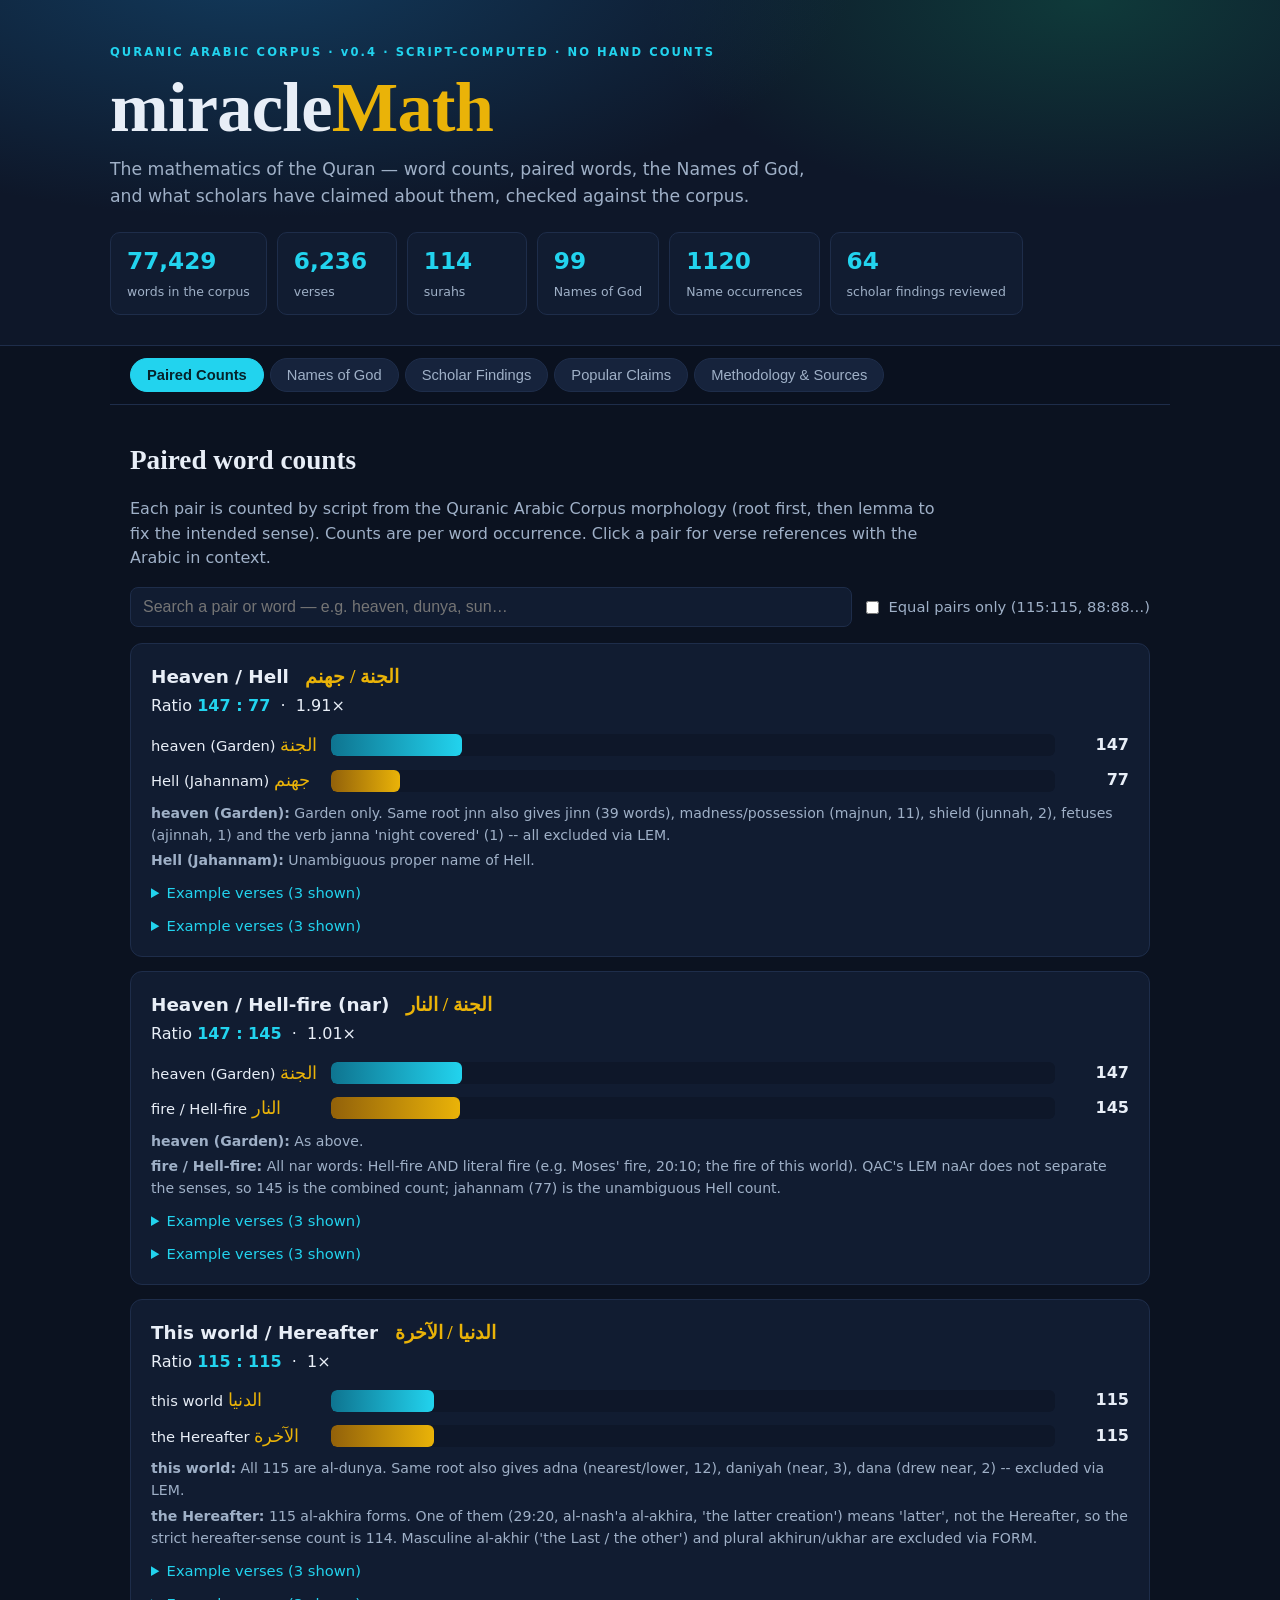
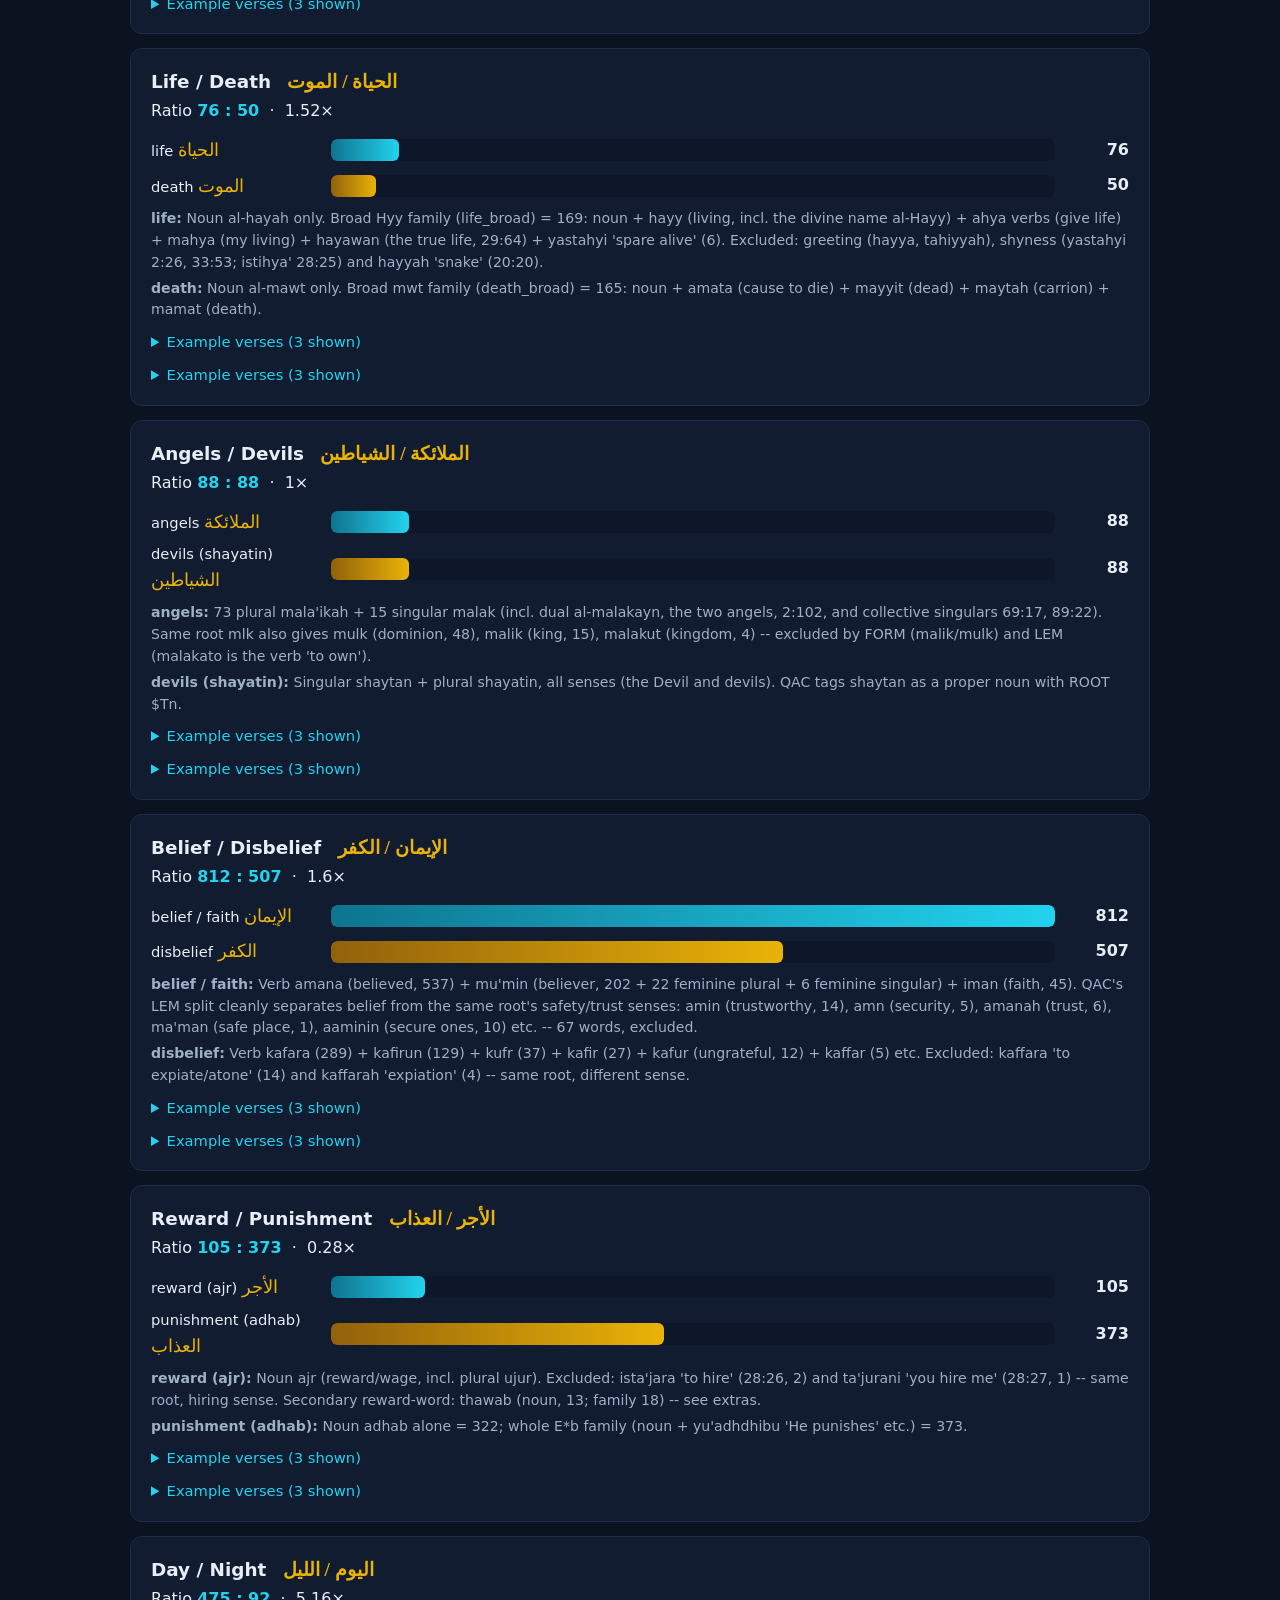
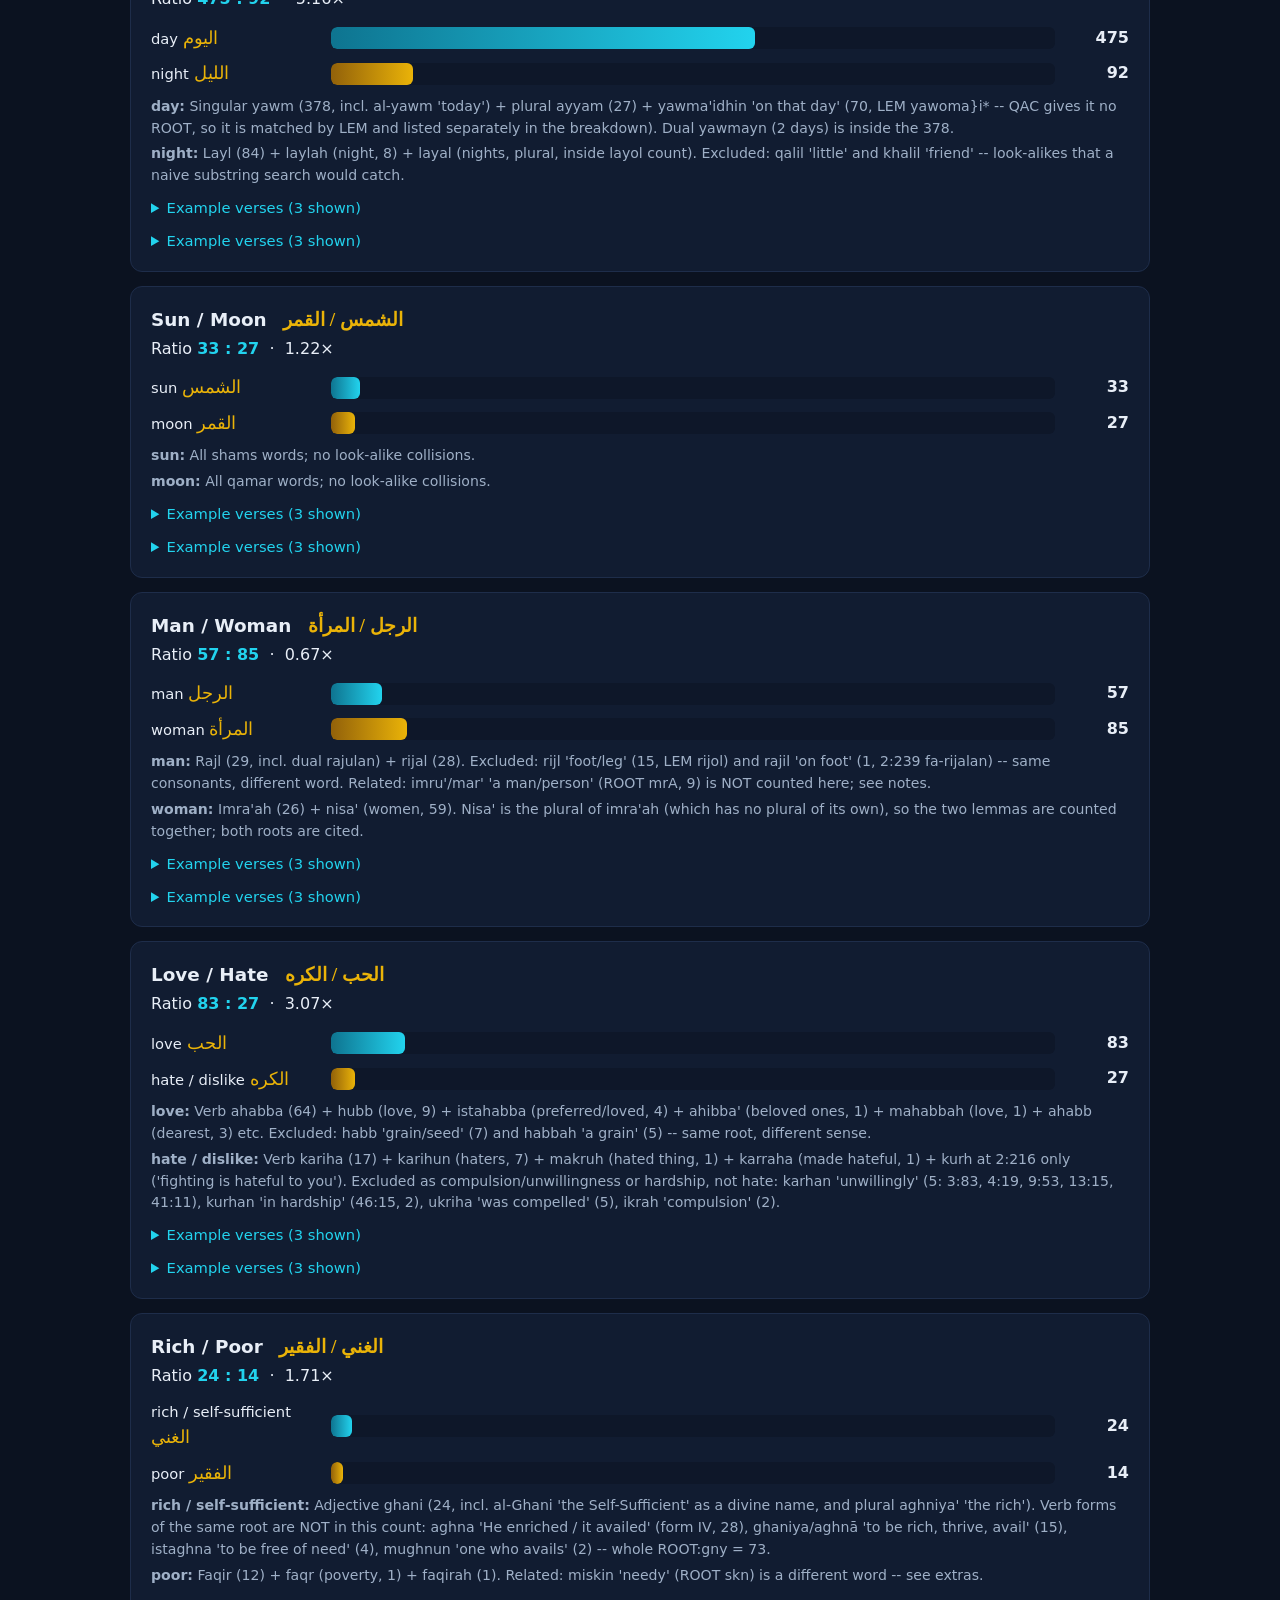
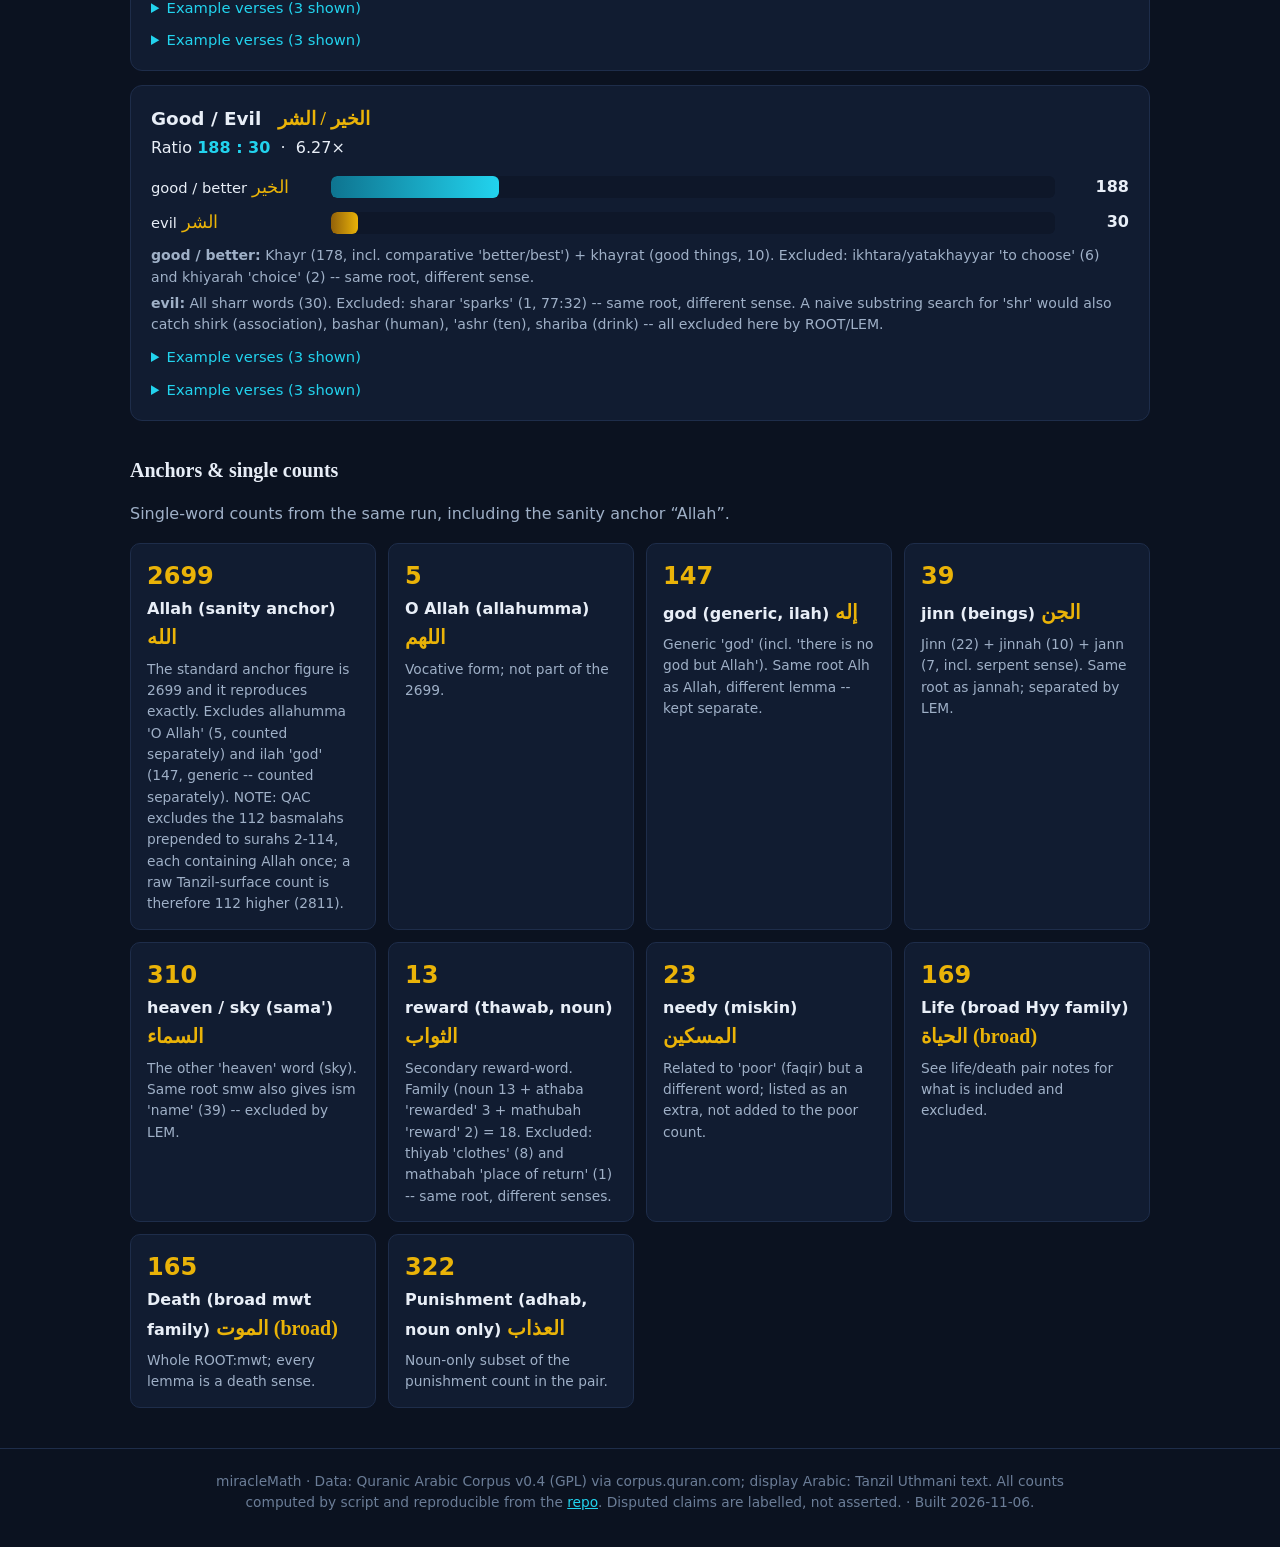
==== web/index.html @ 0b1b05dc "Add Popular Claims tab + panel (mirror)" ====
<!DOCTYPE html>
<html lang="en">
<head>
<meta charset="utf-8">
<meta name="viewport" content="width=device-width, initial-scale=1">
<title>miracleMath — The Mathematics of the Quran</title>
<meta name="description" content="Word counts and mathematics of the Quran, computed by script from the Quranic Arabic Corpus (v0.4) and cross-checked against the Tanzil Uthmani text. Paired word counts, the 99 Names of God and their co-occurrence graph, and a labelled review of scholar findings.">
<link rel="stylesheet" href="styles.css">
</head>
<body>
<header class="hero">
  <div class="hero-inner">
    <p class="eyebrow">QURANIC ARABIC CORPUS · v0.4 · SCRIPT-COMPUTED · NO HAND COUNTS</p>
    <h1>miracle<span class="math">Math</span></h1>
    <p class="subtitle">The mathematics of the Quran — word counts, paired words, the Names of God,
      and what scholars have claimed about them, checked against the corpus.</p>
    <div class="stats" id="stats"></div>
  </div>
</header>

<nav class="tabs" aria-label="Sections">
  <button class="tab active" data-tab="pairs">Paired Counts</button>
  <button class="tab" data-tab="names">Names of God</button>
  <button class="tab" data-tab="findings">Scholar Findings</button>
  <button class="tab" data-tab="popular">Popular Claims</button>
  <button class="tab" data-tab="method">Methodology &amp; Sources</button>
</nav>

<main>
  <!-- ============ PAIRED COUNTS ============ -->
  <section id="tab-pairs" class="panel active">
    <div class="panel-head">
      <h2>Paired word counts</h2>
      <p>Each pair is counted by script from the Quranic Arabic Corpus morphology
        (root first, then lemma to fix the intended sense). Counts are per word occurrence.
        Click a pair for verse references with the Arabic in context.</p>
      <div class="controls">
        <input id="pair-search" type="search" placeholder="Search a pair or word — e.g. heaven, dunya, sun…" aria-label="Search pairs">
        <label class="check"><input type="checkbox" id="pair-equal-only"> Equal pairs only (115:115, 88:88…)</label>
      </div>
    </div>
    <div id="pairs-list"></div>
    <div class="panel-head sub">
      <h3>Anchors &amp; single counts</h3>
      <p>Single-word counts from the same run, including the sanity anchor “Allah”.</p>
    </div>
    <div id="extras-list" class="extras"></div>
  </section>

  <!-- ============ NAMES OF GOD ============ -->
  <section id="tab-names" class="panel">
    <div class="panel-head">
      <h2>The 99 Names of God <span class="ar">أَسْمَاءُ ٱللَّهِ ٱلْحُسْنَىٰ</span></h2>
      <p>Occurrences of each Name in the Arabic text, matched by lemma in the Quranic
        Arabic Corpus. A Name counts only where the word is used of God — the notes say
        exactly which occurrences were excluded and why. 24 Names do not occur in the Quran at all.</p>
      <div class="controls">
        <input id="name-search" type="search" placeholder="Search a Name — e.g. Rahim, Aziz, Nur…" aria-label="Search Names">
        <select id="name-filter" aria-label="Filter Names">
          <option value="all">All 99 Names</option>
          <option value="present">Occurs in the Quran</option>
          <option value="zero">Zero occurrences (24)</option>
          <option value="top20">Top 20 by count</option>
        </select>
      </div>
    </div>
    <div class="graph-wrap">
      <div class="graph-head">
        <h3>Co-occurrence network — which Names appear together in a verse</h3>
        <div class="controls">
          <label>Graph scope
            <select id="graph-scope" aria-label="Graph scope">
              <option value="15">Top 15 Names</option>
              <option value="25" selected>Top 25 Names</option>
              <option value="40">Top 40 Names</option>
            </select>
          </label>
          <label>Edges
            <select id="graph-edges" aria-label="Edge type">
              <option value="verse" selected>Same verse</option>
              <option value="surah">Same surah</option>
            </select>
          </label>
        </div>
        <p class="hint">Click a node to highlight its neighbours and see the pair counts.
          Edge thickness = number of shared verses (or surahs).</p>
      </div>
      <canvas id="graph" width="960" height="560" aria-label="Co-occurrence network graph of the Names of God"></canvas>
      <div id="graph-detail" class="graph-detail">Select a Name in the graph to see its strongest partners.</div>
    </div>
    <div id="names-list"></div>
    <div id="name-detail"></div>
  </section>

  <!-- ============ SCHOLAR FINDINGS ============ -->
  <section id="tab-findings" class="panel">
    <div class="panel-head">
      <h2>Scholar findings — reported, labelled, checked</h2>
      <p>Published and widely-cited claims about Quranic word-count mathematics.
        Every finding carries a label: <span class="badge ok">confirmed by our recount</span>,
        <span class="badge warn">reported, method unclear</span>, or
        <span class="badge bad">contested</span>. Disputed numerology is presented as a
        <em>reported finding with its status</em> — never as settled fact. Each finding was
        checked against our own scripted recount where the claim allows it.
        Widely circulated popular claims by Harun Yahya are in a separate tab.</p>
      <div class="controls">
        <input id="finding-search" type="search" placeholder="Search findings — e.g. 19, dunya, letters…" aria-label="Search findings">
        <select id="finding-cat" aria-label="Filter by category">
          <option value="all">All categories</option>
          <option value="paired_counts">Paired counts</option>
          <option value="letter_counts">Letter counts</option>
          <option value="code19">Code 19</option>
          <option value="corpus_linguistics">Corpus linguistics</option>
        </select>
        <select id="finding-status" aria-label="Filter by status">
          <option value="all">All statuses</option>
          <option value="confirmed">Confirmed by our recount</option>
          <option value="differs">Differs from our recount</option>
          <option value="cannot_verify">Cannot verify</option>
        </select>
      </div>
      <p class="tally" id="finding-tally"></p>
    </div>
    <div id="findings-list"></div>
  </section>

  <!-- ============ POPULAR CLAIMS ============ -->
  <section id="tab-popular" class="panel">
    <div class="panel-head">
      <h2>Popular claims — Harun Yahya</h2>
      <p>Harun Yahya is the pen name of Adnan Oktar, a Turkish popular creationist author — not a
        scholarly source. He was convicted in Turkey in 2022 (8,658-year sentence, upheld 2024).
        These widely circulated claims are included so they can be tested against the corpus;
        inclusion is not endorsement. Each claim carries its recount label.</p>
      <div class="controls">
        <input id="popular-search" type="search" placeholder="Search popular claims — e.g. day, 145, angels…" aria-label="Search popular claims">
        <select id="popular-cat" aria-label="Filter by category">
          <option value="all">All categories</option>
          <option value="paired_counts">Paired counts</option>
          <option value="letter_counts">Letter counts</option>
          <option value="code19">Code 19</option>
          <option value="corpus_linguistics">Corpus linguistics</option>
        </select>
        <select id="popular-status" aria-label="Filter by status">
          <option value="all">All statuses</option>
          <option value="confirmed">Confirmed by our recount</option>
          <option value="differs">Differs from our recount</option>
          <option value="cannot_verify">Cannot verify</option>
        </select>
      </div>
      <p class="tally" id="popular-tally"></p>
    </div>
    <div id="popular-list"></div>
  </section>

  <!-- ============ METHODOLOGY ============ -->
  <section id="tab-method" class="panel">
    <div class="panel-head">
      <h2>Methodology &amp; sources</h2>
      <p>How every number on this site was produced — and how to reproduce it.</p>
    </div>
    <div class="method-grid">
      <div class="method-card">
        <h3>Primary corpus</h3>
        <p><strong>Quranic Arabic Corpus, version 0.4</strong> (Kais Dukes, University of Leeds, 2011),
          <a href="https://corpus.quran.com">corpus.quran.com</a> — morphological annotation of the Quran:
          77,429 words, 6,236 verses, 114 surahs. Each word is tagged with part of speech, lemma and root.</p>
        <p>How it was obtained, stated honestly: the official download page serves v0.4 behind an e-mail
          form and publishes no direct file URL, and the Java API (JQuranTree) is a Java library, not a
          REST endpoint. The file used here was fetched from the textminingthequran.com mirror of the
          identical v0.4 file and verified against the corpus’s own published figures (128,276 lines;
          77,429 words; verbatim GPL header block). It was <em>not</em> downloaded directly from corpus.quran.com.</p>
        <p>Licence: GNU GPL — verbatim redistribution allowed, changes not allowed. Source named and linked wherever the annotation is used.</p>
      </div>
      <div class="method-card">
        <h3>Cross-check corpus</h3>
        <p><strong>Tanzil Quran Text, Uthmani script</strong> (<a href="https://tanzil.net">tanzil.net</a>).
          Used for (a) display Arabic in this site, copied byte-for-byte and never retyped, and
          (b) cross-checking full-text totals.</p>
        <p>Known difference, not an error: the Corpus counts 77,429 segmented words; Tanzil counts
          77,881 space-delimited tokens in the same 6,236 verses. The gap is 452 = 448 (112 unnumbered
          basmalahs × 4 words, present in Tanzil, absent from the Corpus except 1:1) + 4 verses where
          the two texts segment words differently (2:181, 8:6, 13:37, 37:130). Counts are never forced to match.</p>
      </div>
      <div class="method-card">
        <h3>Counting rules</h3>
        <ul>
          <li><strong>Root-word pairs:</strong> match by <code>ROOT:</code> in the Corpus, then narrow by
            <code>LEM:</code> to the intended sense (e.g. root <code>jnn</code> gives 201 words, but lemma
            <code>jan~ap</code> — jannah itself — gives 147). One count per word location; prefixes and
            suffixes need no stripping because the Corpus already segments them.</li>
          <li><strong>Names of God:</strong> match by <code>LEM:</code> with a <code>ROOT:</code> cross-check.
            A Name counts only where the word is used of God; occurrences predicated of something else
            (the Book, a person, an object) are excluded and listed verse by verse in the data.</li>
          <li><strong>Co-occurrence:</strong> two Names co-occur if both appear in the same verse
            (primary graph) or the same surah (weaker graph). Edge weight = number of shared verses/surahs.</li>
          <li><strong>Basmalah:</strong> the Corpus contains only the basmalah of 1:1. Counts therefore
            exclude the 112 unnumbered basmalahs; Tanzil-based surface counts are 112 higher for
            Allah, Rahman and Rahim, as noted per Name.</li>
        </ul>
      </div>
      <div class="method-card">
        <h3>Reproduce it</h3>
        <p>Every number on this site comes from a script in the
          <a href="https://github.com/mindsyourai/miracleMath/tree/main/data">data/ folder of the repo</a>:</p>
        <ul>
          <li><code>root_counts_script.py</code> → <code>root_counts.json</code> (re-run regenerates byte-identical JSON)</li>
          <li><code>names_script.py</code> → <code>names.json</code> + <code>name_edges.json</code> (self-checking; exits non-zero on mismatch)</li>
          <li><code>scholar_spotcheck.py</code> → 18 anchors for the scholar findings</li>
        </ul>
        <p>Full provenance, file hashes and the counting-rule detail live in
          <a href="https://github.com/mindsyourai/miracleMath/blob/main/DATA_SOURCES.md">DATA_SOURCES.md</a>.</p>
      </div>
      <div class="method-card">
        <h3>What this site does not do</h3>
        <ul>
          <li>It does not present disputed numerology as settled fact. Code-19 and paired-count claims are labelled confirmed / differs / cannot verify.</li>
          <li>It does not count from the English translation. The Clear Quran (Khattab, 2022) is a translation only and was not used as a counting source.</li>
          <li>It does not cover Said Nursi’s <em>İşârâtü’l-İ‘câz</em> — parked for now by the project owner.</li>
        </ul>
      </div>
      <div class="method-card">
        <h3>Sources</h3>
        <ul class="sources">
          <li>Quranic Arabic Corpus — <a href="https://corpus.quran.com">corpus.quran.com</a> (v0.4, 2011, GPL)</li>
          <li>Java API overview — <a href="https://corpus.quran.com/java/overview.jsp">corpus.quran.com/java/overview.jsp</a></li>
          <li>Tanzil Quran Text — <a href="https://tanzil.net">tanzil.net</a></li>
          <li>Corpus documentation (tagset, features) — <a href="https://corpus.quran.com/documentation/tagset.jsp">corpus.quran.com/documentation</a></li>
          <li>Project repo &amp; data — <a href="https://github.com/mindsyourai/miracleMath">github.com/mindsyourai/miracleMath</a></li>
        </ul>
      </div>
    </div>
  </section>
</main>

<footer>
  <p>miracleMath · Data: Quranic Arabic Corpus v0.4 (GPL) via corpus.quran.com; display Arabic: Tanzil Uthmani text.
  All counts computed by script and reproducible from the <a href="https://github.com/mindsyourai/miracleMath">repo</a>.
  Disputed claims are labelled, not asserted. · Built 2026-11-06.</p>
</footer>

<script src="data.js"></script>
<script src="app.js"></script>
</body>
</html>
---- web/styles.css ----
/* miracleMath — dark laboratory / data-viz theme */
:root{
  --bg:#0b1220; --bg2:#0e1729; --panel:#111c31; --panel2:#0d1526;
  --ink:#e8eef7; --muted:#9fb0c7; --faint:#6b7d97;
  --cyan:#22d3ee; --teal:#2dd4bf; --gold:#eab308; --gold-dim:#a16207;
  --red:#f87171; --green:#4ade80; --amber:#fbbf24;
  --line:#1e2d4a; --chip:#16233c;
}
*{box-sizing:border-box}
html{scroll-behavior:smooth}
body{margin:0;background:var(--bg);color:var(--ink);
  font-family:system-ui,-apple-system,"Segoe UI",Roboto,Helvetica,Arial,sans-serif;
  line-height:1.55}
a{color:var(--cyan)}
code{font-family:ui-monospace,SFMono-Regular,Menlo,monospace;font-size:.86em;
  background:var(--chip);padding:.1em .35em;border-radius:4px}
.ar{font-family:"Traditional Arabic","Amiri","Scheherazade New",serif;
  font-size:1.25em;direction:rtl}

/* hero */
.hero{background:radial-gradient(1000px 420px at 20% -10%,#123a5c 0%,transparent 60%),
  radial-gradient(800px 380px at 85% 0%,#0f3a3a 0%,transparent 55%),var(--bg2);
  border-bottom:1px solid var(--line);padding:44px 20px 30px}
.hero-inner{max-width:1060px;margin:0 auto}
.eyebrow{color:var(--cyan);letter-spacing:.18em;font-size:.72rem;font-weight:700;margin:0 0 10px}
.hero h1{font-size:clamp(2.6rem,7vw,4.4rem);margin:0;line-height:1;
  font-family:Georgia,"Times New Roman",serif;letter-spacing:-.01em}
.hero h1 .math{color:var(--gold)}
.subtitle{color:var(--muted);max-width:720px;font-size:1.08rem;margin:14px 0 22px}
.stats{display:flex;flex-wrap:wrap;gap:10px}
.stat{background:var(--panel);border:1px solid var(--line);border-radius:10px;
  padding:10px 16px;min-width:120px}
.stat b{display:block;font-size:1.45rem;color:var(--cyan);font-variant-numeric:tabular-nums}
.stat span{font-size:.78rem;color:var(--muted)}

/* tabs */
.tabs{position:sticky;top:0;z-index:10;display:flex;flex-wrap:wrap;gap:6px;
  max-width:1060px;margin:0 auto;padding:12px 20px;
  background:rgba(11,18,32,.96);border-bottom:1px solid var(--line)}
.tab{background:var(--chip);color:var(--muted);border:1px solid var(--line);
  border-radius:999px;padding:8px 16px;font-size:.92rem;cursor:pointer}
.tab:hover{color:var(--ink)}
.tab.active{background:var(--cyan);color:#06222a;border-color:var(--cyan);font-weight:700}

main{max-width:1060px;margin:0 auto;padding:8px 20px 40px}
.panel{display:none}
.panel.active{display:block}
.panel-head h2{font-family:Georgia,serif;font-size:1.7rem;margin:26px 0 6px}
.panel-head h3{font-family:Georgia,serif;font-size:1.25rem;margin:26px 0 4px}
.panel-head p{color:var(--muted);max-width:820px}
.panel-head.sub h3{margin-top:34px}
.controls{display:flex;flex-wrap:wrap;gap:10px;align-items:center;margin:16px 0}
.controls input[type=search]{flex:1;min-width:240px;background:var(--panel);
  border:1px solid var(--line);color:var(--ink);border-radius:8px;padding:10px 12px;font-size:1rem}
.controls select{background:var(--panel);border:1px solid var(--line);color:var(--ink);
  border-radius:8px;padding:9px 10px;font-size:.95rem}
.check{color:var(--muted);font-size:.92rem;display:flex;gap:6px;align-items:center}
.tally{color:var(--muted);font-size:.9rem}

/* pair cards */
.pair{background:var(--panel);border:1px solid var(--line);border-radius:12px;
  padding:18px 20px;margin:14px 0}
.pair h3{margin:0 0 2px;font-size:1.15rem}
.pair h3 .ar{color:var(--gold);font-size:1.05em;margin-left:10px}
.pair .ratio{color:var(--cyan);font-weight:700}
.bars{margin:12px 0 6px}
.bar-row{display:grid;grid-template-columns:170px 1fr 64px;gap:10px;align-items:center;margin:7px 0}
.bar-row .lbl{font-size:.92rem}
.bar-row .lbl .ar{color:var(--gold)}
.bar-track{background:var(--bg2);border-radius:6px;height:22px;overflow:hidden}
.bar-fill{height:100%;border-radius:6px;min-width:2px}
.fill-a{background:linear-gradient(90deg,#0e7490,var(--cyan))}
.fill-b{background:linear-gradient(90deg,#92610a,var(--gold))}
.bar-row .num{text-align:right;font-weight:700;font-variant-numeric:tabular-nums}
.pair .notes{color:var(--muted);font-size:.88rem;margin:8px 0 0}
.pair .notes p{margin:4px 0}
.pair details{margin-top:10px}
.pair summary{cursor:pointer;color:var(--cyan);font-size:.92rem}
.refs{margin:10px 0 0;padding:0;list-style:none}
.refs li{background:var(--panel2);border:1px solid var(--line);border-radius:8px;
  padding:10px 12px;margin:8px 0}
.refs .ref-tag{color:var(--cyan);font-size:.82rem;font-weight:700}
.refs .verse{font-family:"Traditional Arabic","Amiri",serif;font-size:1.25rem;
  direction:rtl;text-align:right;line-height:2;margin:6px 0 2px}
.refs .word{color:var(--gold)}

/* extras */
.extras{display:grid;grid-template-columns:repeat(auto-fill,minmax(240px,1fr));gap:12px}
.extra{background:var(--panel);border:1px solid var(--line);border-radius:10px;padding:14px 16px}
.extra b{font-size:1.5rem;color:var(--gold);font-variant-numeric:tabular-nums}
.extra .t{display:block;font-weight:700;margin-top:2px}
.extra .t .ar{color:var(--gold)}
.extra p{color:var(--muted);font-size:.86rem;margin:6px 0 0}

/* names */
.graph-wrap{background:var(--panel);border:1px solid var(--line);border-radius:12px;
  padding:18px 20px;margin:14px 0}
.graph-head h3{margin:0 0 4px;font-size:1.15rem}
.graph-head .hint{color:var(--faint);font-size:.86rem}
#graph{width:100%;height:auto;display:block;background:var(--panel2);
  border:1px solid var(--line);border-radius:10px;cursor:pointer}
.graph-detail{margin-top:12px;color:var(--muted);font-size:.94rem}
.graph-detail b{color:var(--ink)}
.name-grid{display:grid;grid-template-columns:repeat(auto-fill,minmax(300px,1fr));gap:12px}
.name-card{background:var(--panel);border:1px solid var(--line);border-radius:10px;
  padding:14px 16px;cursor:pointer}
.name-card:hover{border-color:var(--cyan)}
.name-card.zero{opacity:.75;border-style:dashed}
.name-card h4{margin:0;font-size:1.05rem}
.name-card h4 .ar{color:var(--gold);margin-left:8px}
.name-card .meaning{color:var(--muted);font-size:.9rem;margin:2px 0 8px}
.name-card .count-line{display:flex;justify-content:space-between;font-size:.9rem}
.name-card .count-line b{color:var(--cyan);font-variant-numeric:tabular-nums}
.name-card .mini-bar{height:8px;background:var(--bg2);border-radius:4px;margin-top:6px;overflow:hidden}
.name-card .mini-bar i{display:block;height:100%;background:var(--teal);border-radius:4px}
.name-card .zero-tag{color:var(--amber);font-weight:700;font-size:.85rem}
.name-detail{background:var(--panel);border:1px solid var(--cyan);border-radius:12px;
  padding:18px 20px;margin:18px 0}
.name-detail h3{margin:0 0 4px}
.name-detail h3 .ar{color:var(--gold);margin-left:10px}
.name-detail p{color:var(--muted)}
.name-detail .kv{display:grid;grid-template-columns:repeat(auto-fit,minmax(150px,1fr));gap:8px;margin:12px 0}
.name-detail .kv div{background:var(--panel2);border-radius:8px;padding:8px 12px}
.name-detail .kv b{display:block;font-size:1.2rem;color:var(--cyan)}

/* findings */
.badge{display:inline-block;border-radius:999px;padding:2px 10px;font-size:.8rem;font-weight:700}
.badge.ok{background:#052e1b;color:var(--green);border:1px solid #14532d}
.badge.warn{background:#2e2305;color:var(--amber);border:1px solid #713f12}
.badge.bad{background:#2e0a0a;color:var(--red);border:1px solid #7f1d1d}
.badge.cat{background:var(--chip);color:var(--cyan);border:1px solid var(--line)}
.finding{background:var(--panel);border:1px solid var(--line);border-radius:12px;
  padding:16px 20px;margin:12px 0}
.finding h3{margin:0 0 6px;font-size:1.08rem;line-height:1.4}
.finding .meta{color:var(--faint);font-size:.86rem;margin:6px 0}
.finding .meta a{color:var(--muted)}
.finding p{margin:8px 0}
.finding .label-row{display:flex;flex-wrap:wrap;gap:8px;margin:8px 0}
.finding .note{color:var(--muted);font-size:.92rem}
.finding .note b{color:var(--ink)}

/* method */
.method-grid{display:grid;grid-template-columns:repeat(auto-fit,minmax(300px,1fr));gap:14px;margin-top:18px}
.method-card{background:var(--panel);border:1px solid var(--line);border-radius:12px;padding:18px 20px}
.method-card h3{margin-top:0;font-family:Georgia,serif}
.method-card p,.method-card li{color:var(--muted);font-size:.95rem}
.method-card ul{padding-left:20px}
.sources{list-style:none;padding:0}
.sources li{margin:6px 0}

footer{border-top:1px solid var(--line);padding:22px 20px 34px;color:var(--faint);
  font-size:.86rem;text-align:center}
footer p{max-width:900px;margin:0 auto}
@media (max-width:640px){
  .bar-row{grid-template-columns:110px 1fr 52px}
  .hero{padding:30px 16px 22px}
}
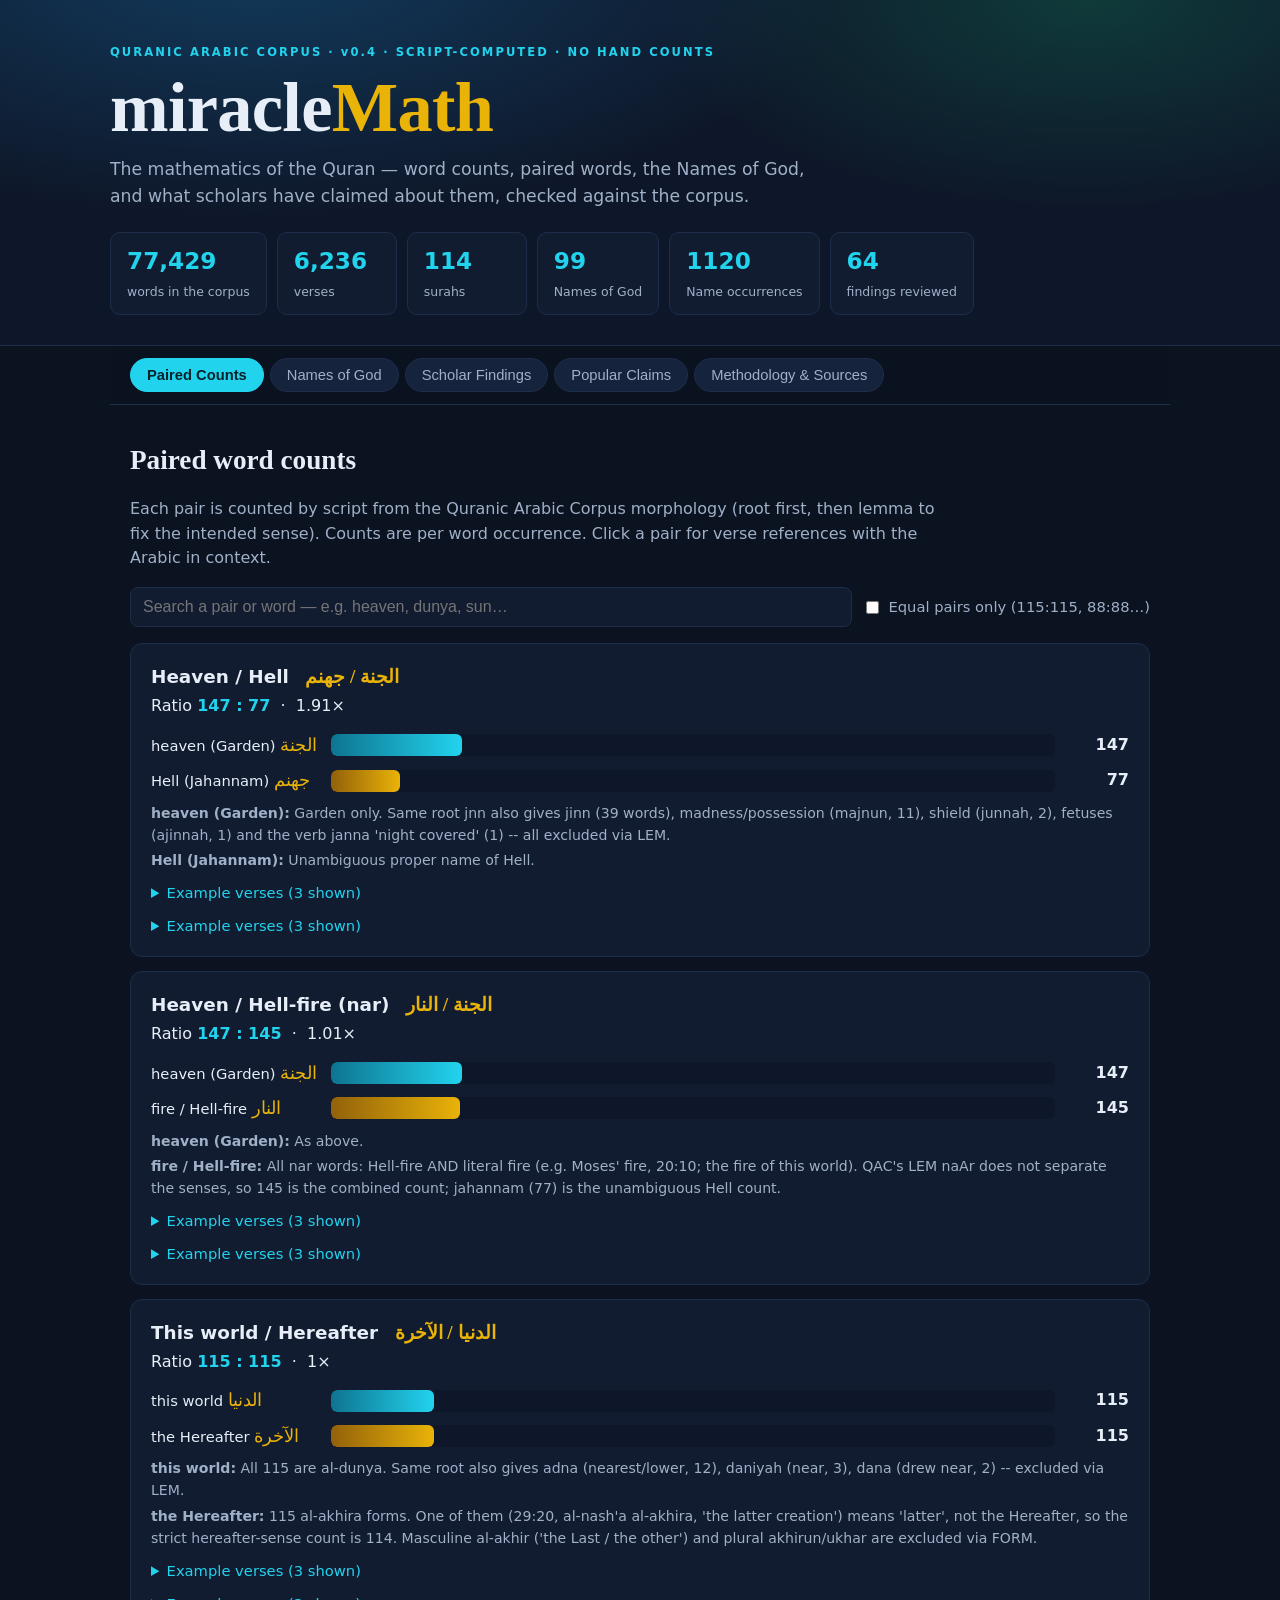
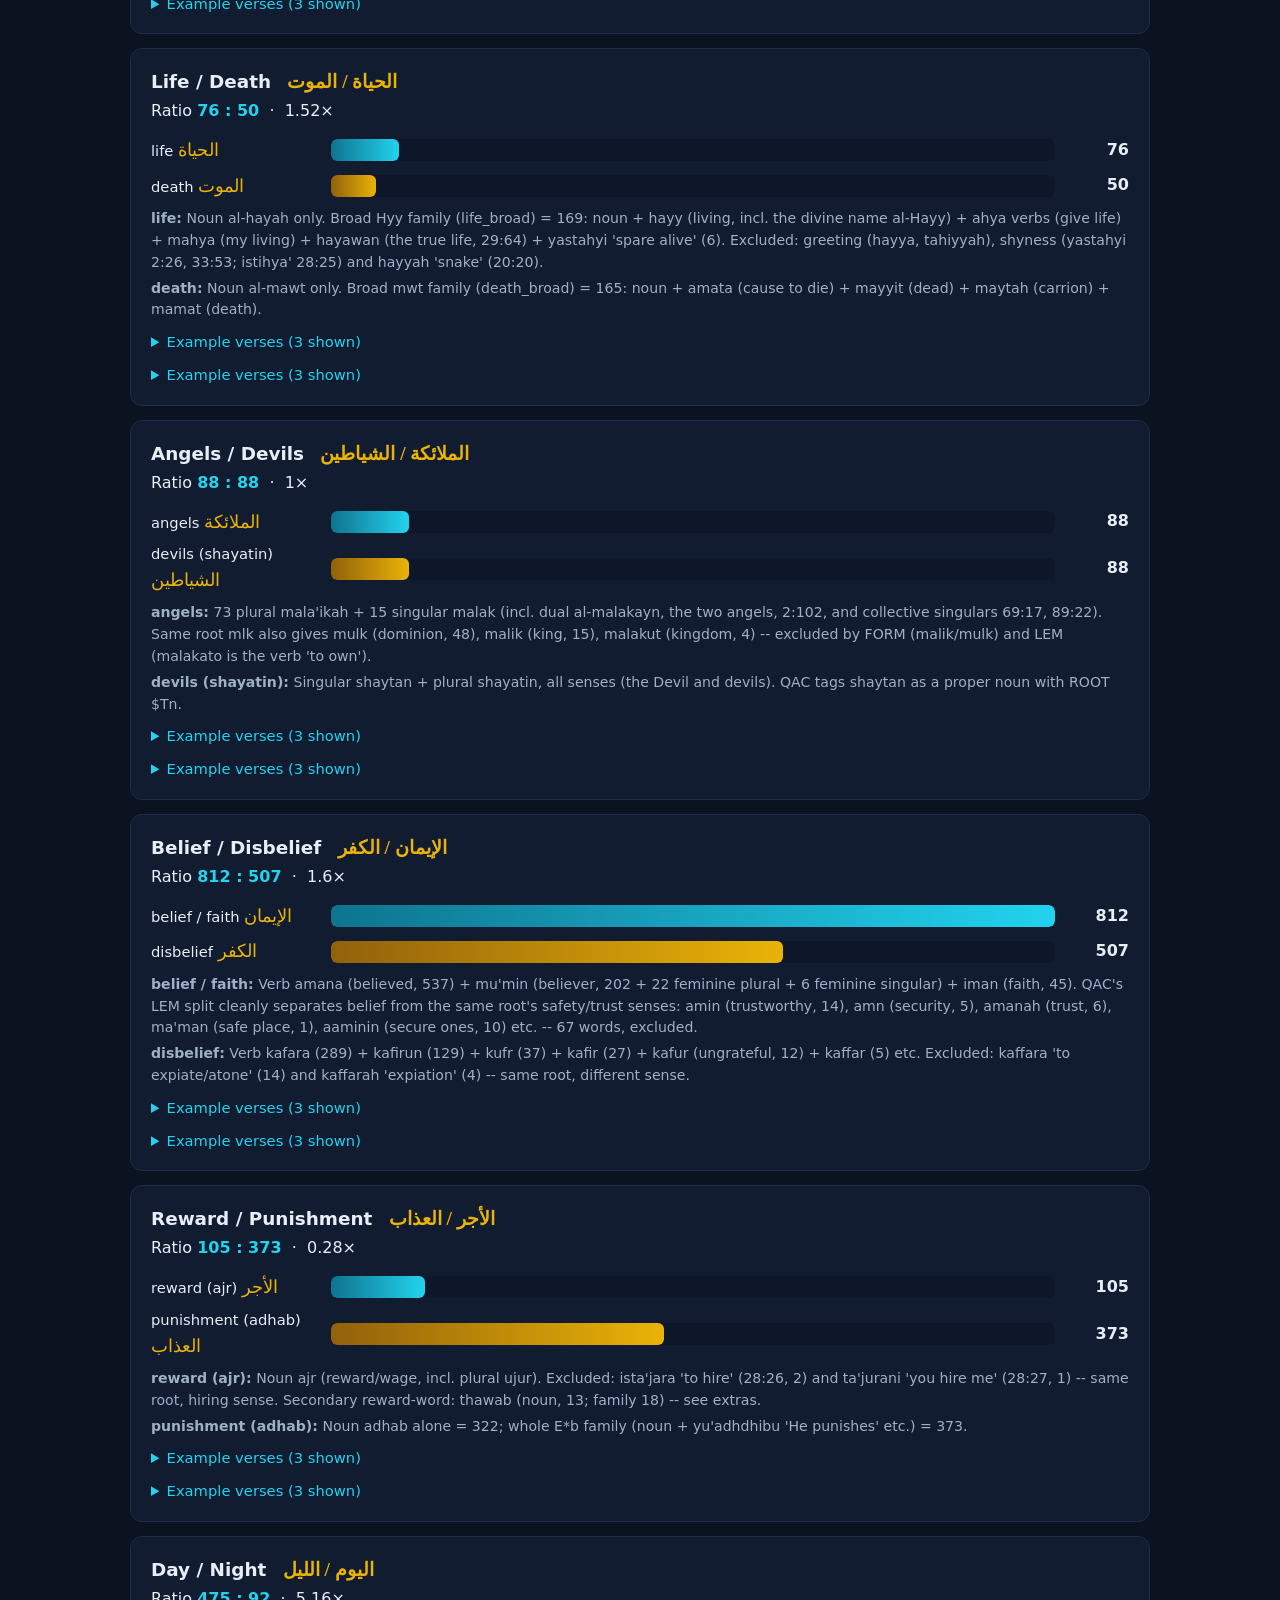
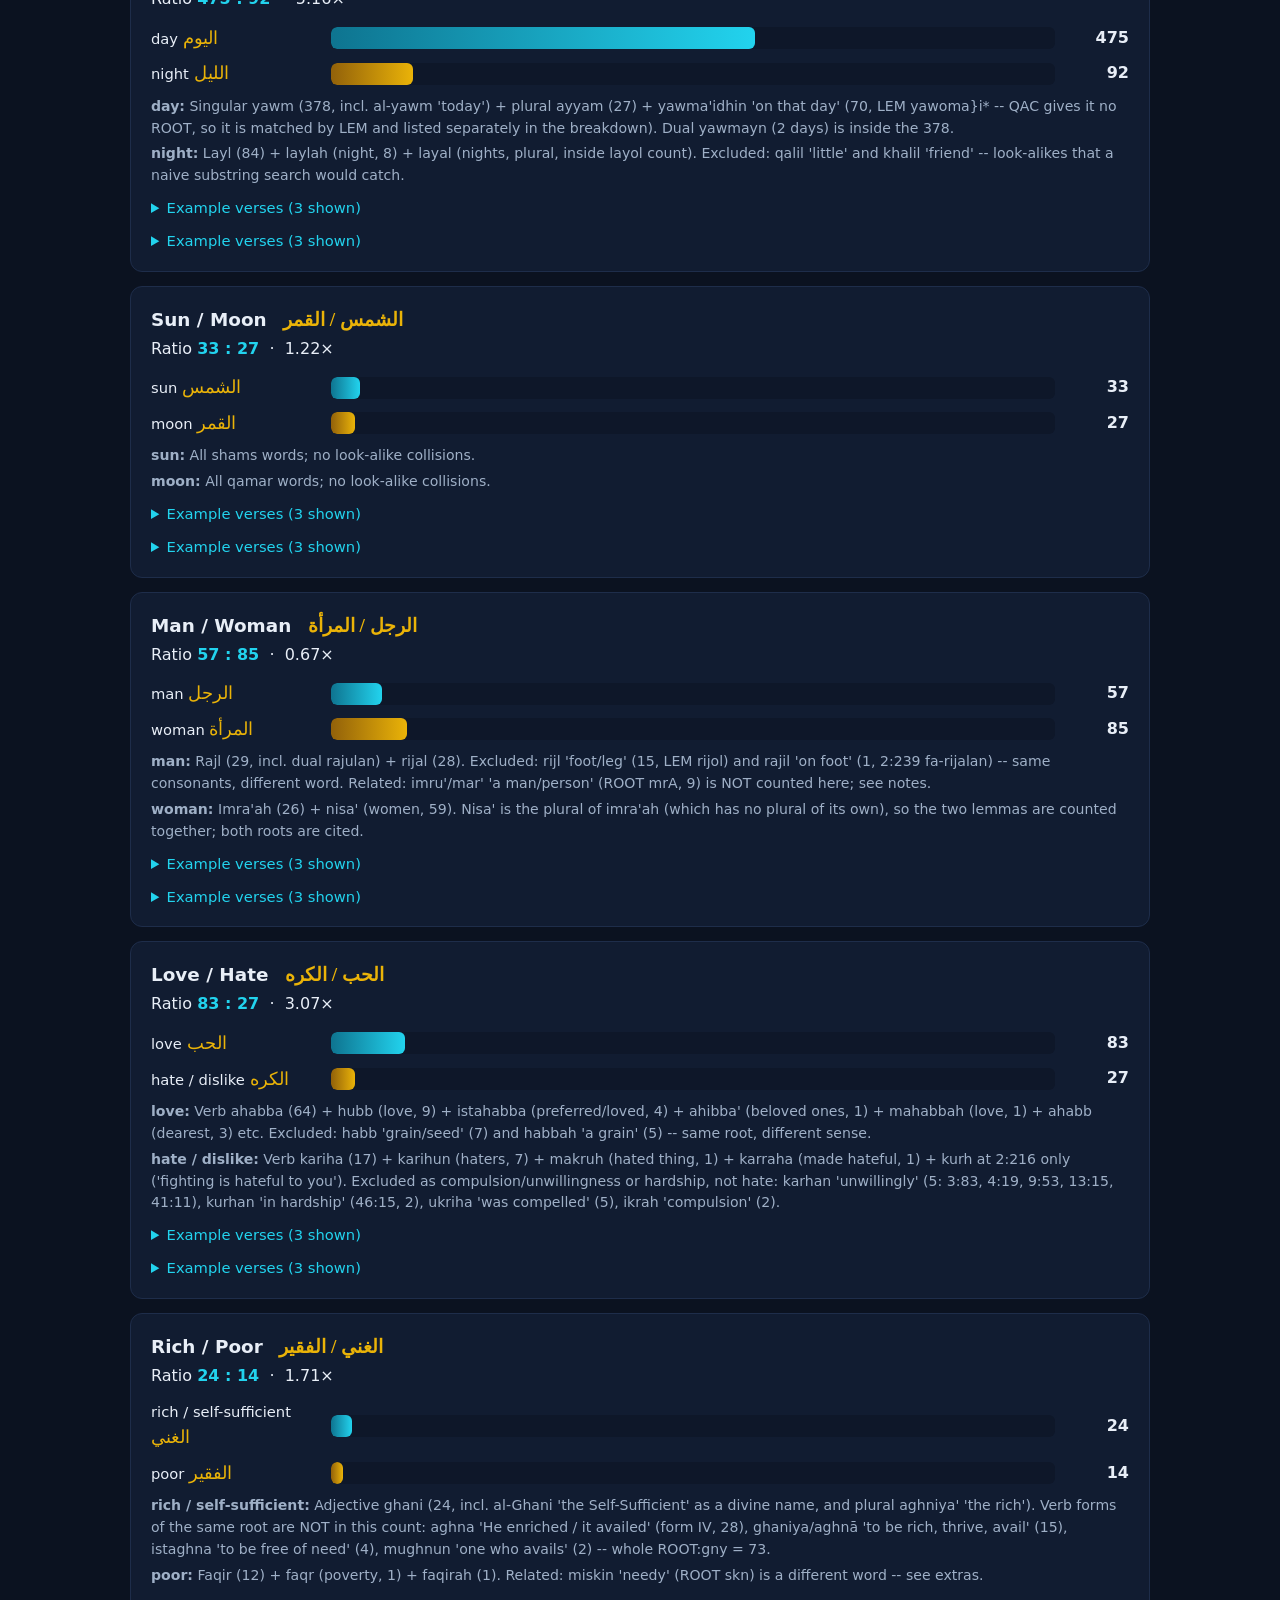
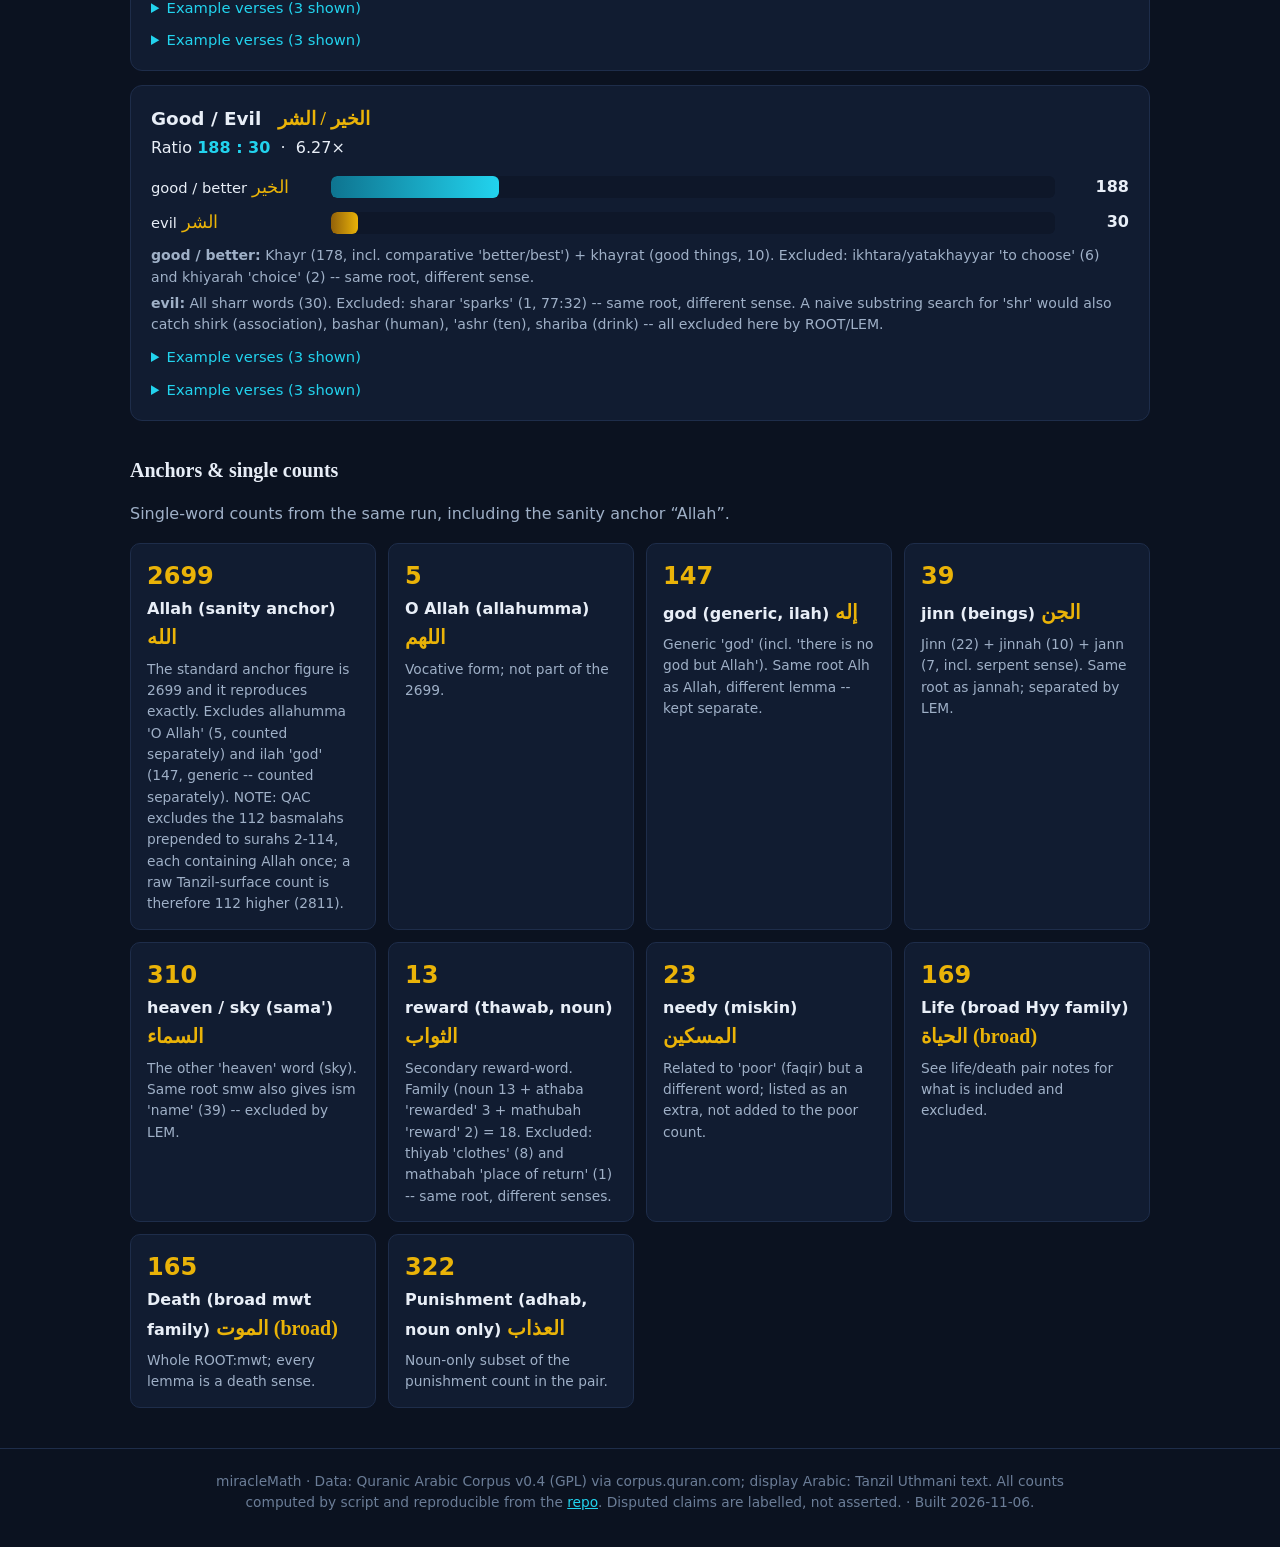
==== commit 06d000e6: "Methods+locations pass 2026-11-08: mirror web/index.html" ====
--- a/web/index.html
+++ b/web/index.html
@@ -240,6 +240,7 @@
 </footer>
 
 <script src="data.js"></script>
+<script src="locations.js"></script>
 <script src="app.js"></script>
 </body>
 </html>
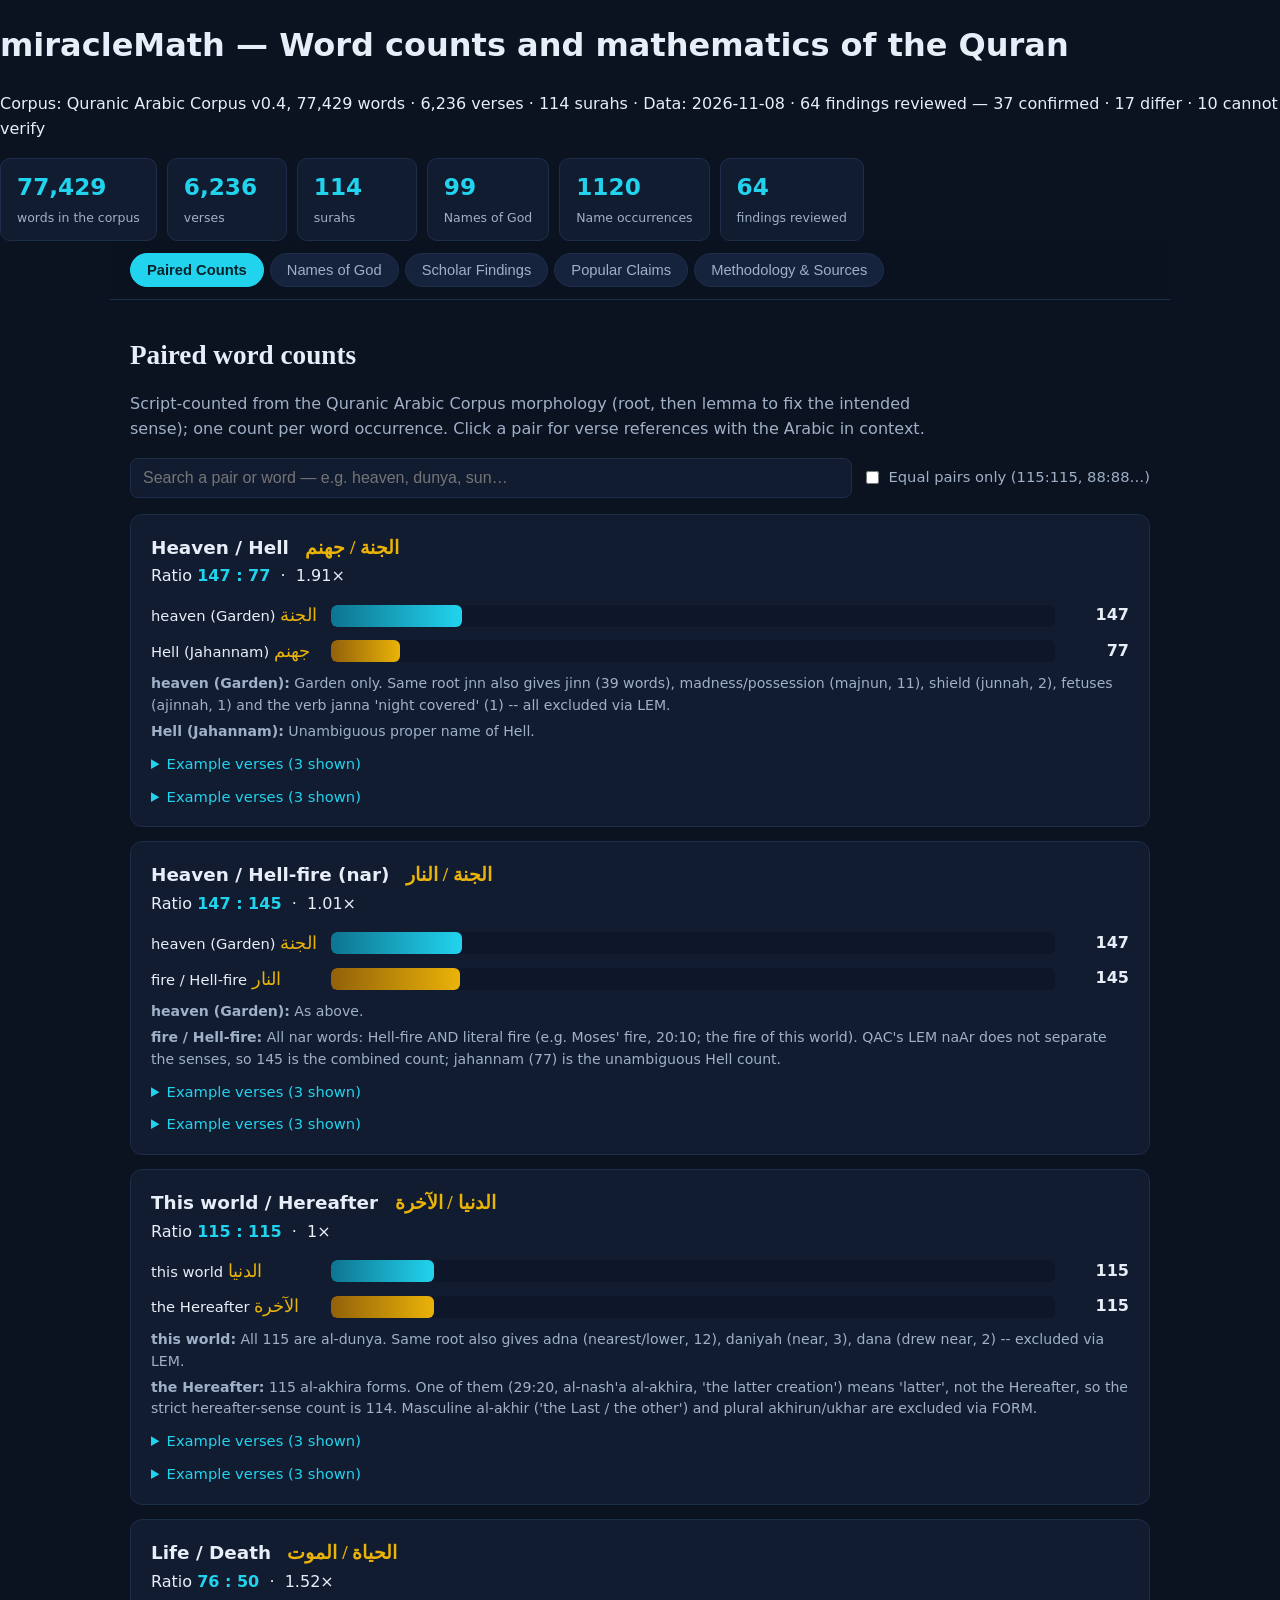
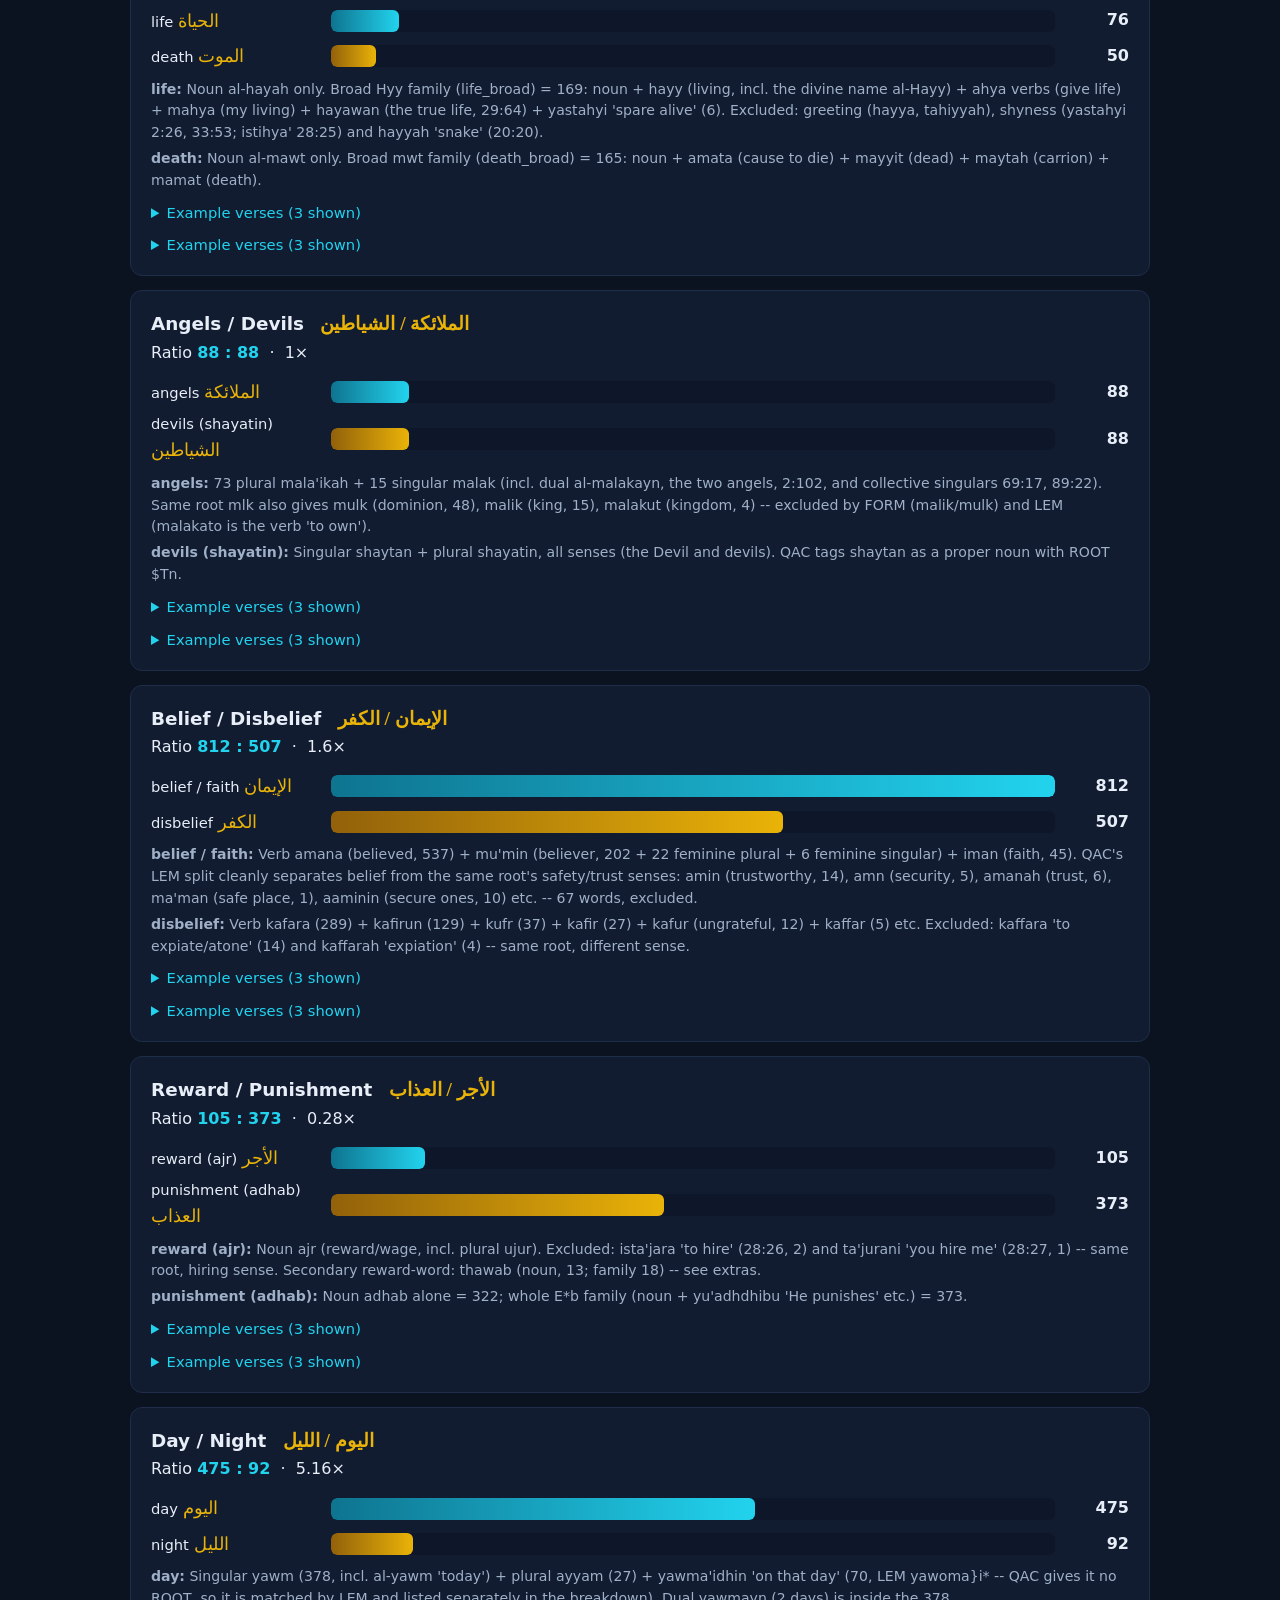
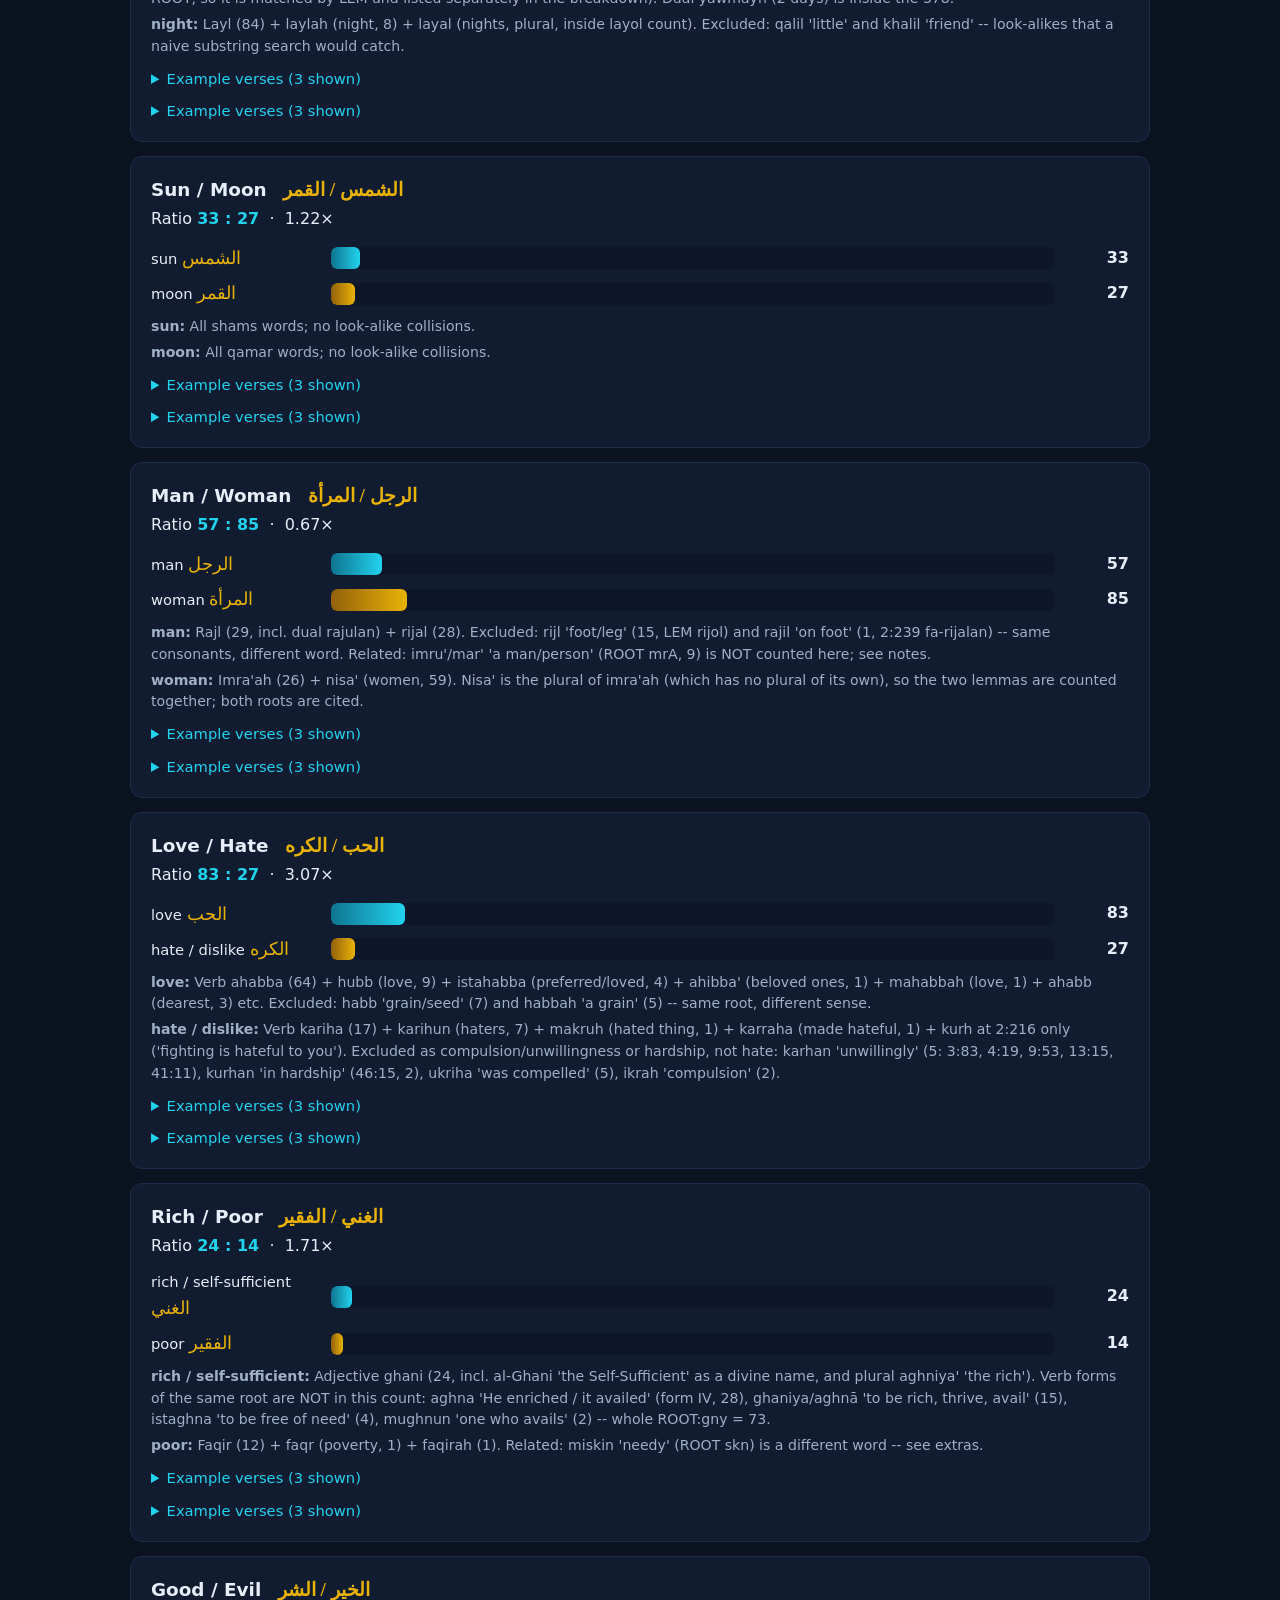
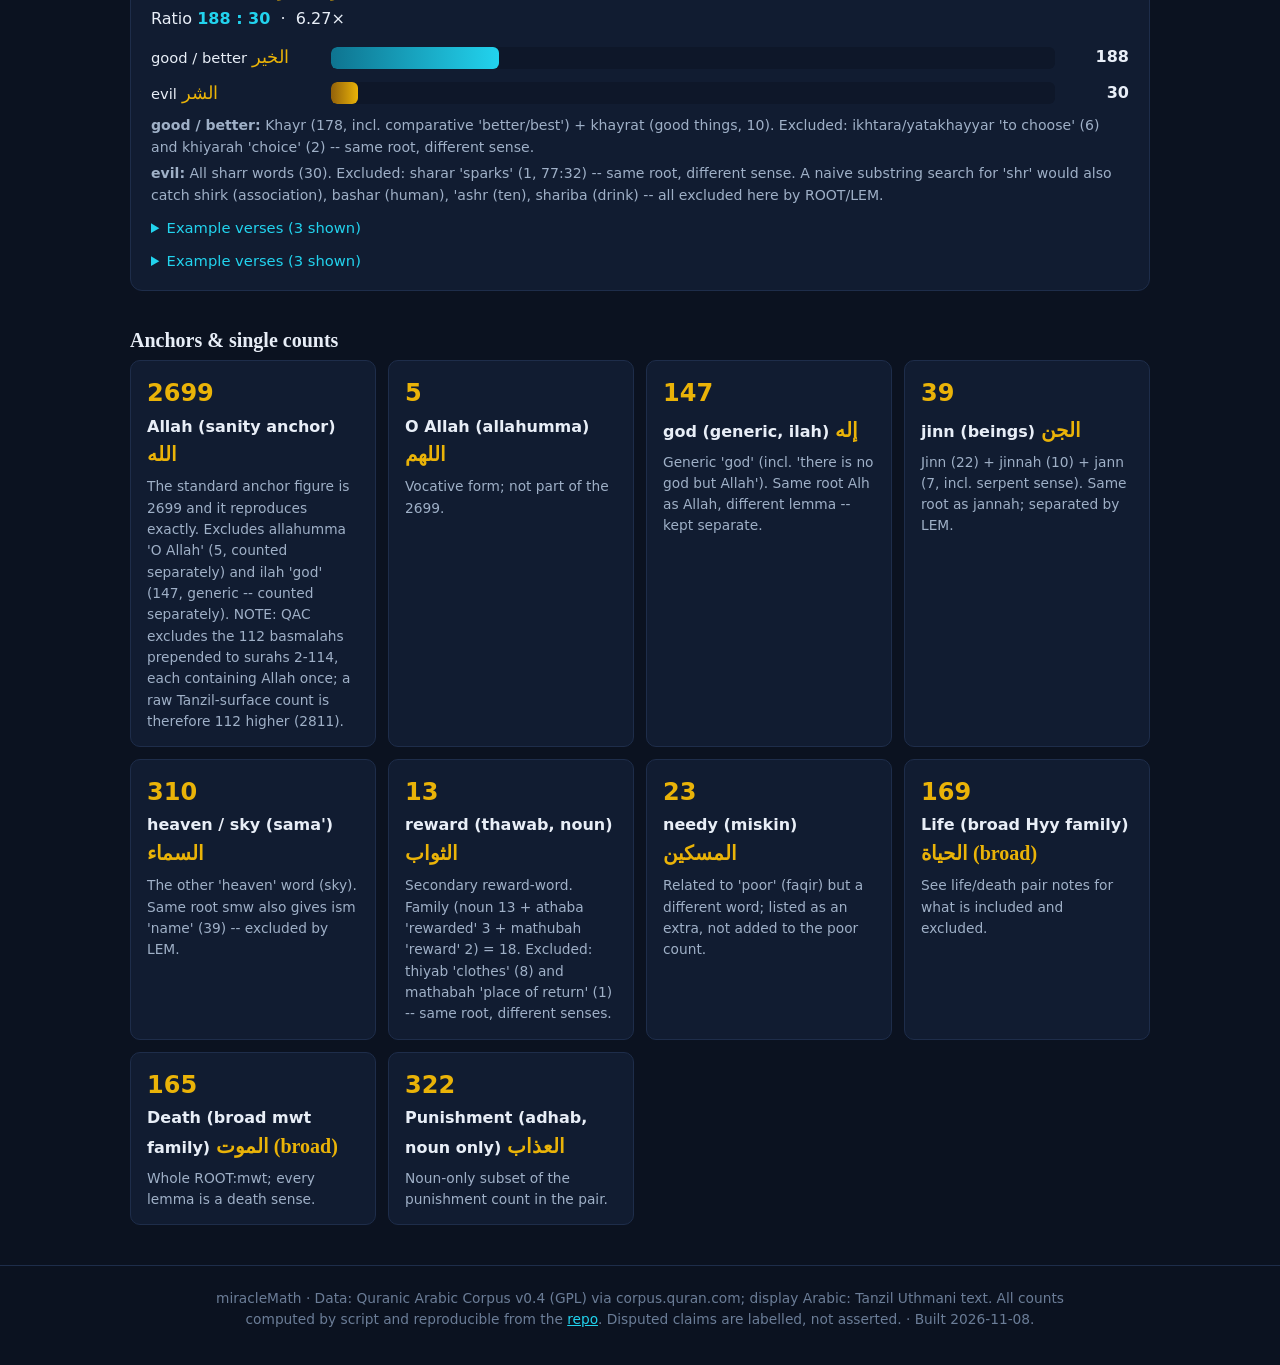
==== commit 1d119a61: "Research redesign: data-first tables + assumption sets A1-A7 reconcile findings" ====
--- a/web/index.html
+++ b/web/index.html
@@ -3,17 +3,16 @@
 <head>
 <meta charset="utf-8">
 <meta name="viewport" content="width=device-width, initial-scale=1">
-<title>miracleMath — The Mathematics of the Quran</title>
+<title>miracleMath — Word counts and mathematics of the Quran</title>
 <meta name="description" content="Word counts and mathematics of the Quran, computed by script from the Quranic Arabic Corpus (v0.4) and cross-checked against the Tanzil Uthmani text. Paired word counts, the 99 Names of God and their co-occurrence graph, and a labelled review of scholar findings.">
 <link rel="stylesheet" href="styles.css">
 </head>
 <body>
-<header class="hero">
-  <div class="hero-inner">
-    <p class="eyebrow">QURANIC ARABIC CORPUS · v0.4 · SCRIPT-COMPUTED · NO HAND COUNTS</p>
-    <h1>miracle<span class="math">Math</span></h1>
-    <p class="subtitle">The mathematics of the Quran — word counts, paired words, the Names of God,
-      and what scholars have claimed about them, checked against the corpus.</p>
+<header class="research-head">
+  <div class="research-head-inner">
+    <h1>miracleMath — Word counts and mathematics of the Quran</h1>
+    <p class="meta-line">Corpus: Quranic Arabic Corpus v0.4, 77,429 words · 6,236 verses · 114 surahs ·
+      Data: 2026-11-08 · 64 findings reviewed — <span id="tally-line">37 confirmed · 17 differ · 10 cannot verify</span></p>
     <div class="stats" id="stats"></div>
   </div>
 </header>
@@ -31,9 +30,7 @@
   <section id="tab-pairs" class="panel active">
     <div class="panel-head">
       <h2>Paired word counts</h2>
-      <p>Each pair is counted by script from the Quranic Arabic Corpus morphology
-        (root first, then lemma to fix the intended sense). Counts are per word occurrence.
-        Click a pair for verse references with the Arabic in context.</p>
+      <p>Script-counted from the Quranic Arabic Corpus morphology (root, then lemma to fix the intended sense); one count per word occurrence. Click a pair for verse references with the Arabic in context.</p>
       <div class="controls">
         <input id="pair-search" type="search" placeholder="Search a pair or word — e.g. heaven, dunya, sun…" aria-label="Search pairs">
         <label class="check"><input type="checkbox" id="pair-equal-only"> Equal pairs only (115:115, 88:88…)</label>
@@ -42,7 +39,6 @@
     <div id="pairs-list"></div>
     <div class="panel-head sub">
       <h3>Anchors &amp; single counts</h3>
-      <p>Single-word counts from the same run, including the sanity anchor “Allah”.</p>
     </div>
     <div id="extras-list" class="extras"></div>
   </section>
@@ -51,9 +47,7 @@
   <section id="tab-names" class="panel">
     <div class="panel-head">
       <h2>The 99 Names of God <span class="ar">أَسْمَاءُ ٱللَّهِ ٱلْحُسْنَىٰ</span></h2>
-      <p>Occurrences of each Name in the Arabic text, matched by lemma in the Quranic
-        Arabic Corpus. A Name counts only where the word is used of God — the notes say
-        exactly which occurrences were excluded and why. 24 Names do not occur in the Quran at all.</p>
+      <p>Occurrences of each Name in the Arabic text, matched by lemma in the Quranic Arabic Corpus. A Name counts only where the word is used of God; excluded occurrences are listed per Name. 24 Names do not occur in the Quran at all.</p>
       <div class="controls">
         <input id="name-search" type="search" placeholder="Search a Name — e.g. Rahim, Aziz, Nur…" aria-label="Search Names">
         <select id="name-filter" aria-label="Filter Names">
@@ -66,7 +60,7 @@
     </div>
     <div class="graph-wrap">
       <div class="graph-head">
-        <h3>Co-occurrence network — which Names appear together in a verse</h3>
+        <h3>Co-occurrence network — Names appearing together in a verse</h3>
         <div class="controls">
           <label>Graph scope
             <select id="graph-scope" aria-label="Graph scope">
@@ -82,8 +76,7 @@
             </select>
           </label>
         </div>
-        <p class="hint">Click a node to highlight its neighbours and see the pair counts.
-          Edge thickness = number of shared verses (or surahs).</p>
+        <p class="hint">Click a node to highlight its neighbours and see the pair counts. Edge thickness = number of shared verses (or surahs).</p>
       </div>
       <canvas id="graph" width="960" height="560" aria-label="Co-occurrence network graph of the Names of God"></canvas>
       <div id="graph-detail" class="graph-detail">Select a Name in the graph to see its strongest partners.</div>
@@ -95,14 +88,10 @@
   <!-- ============ SCHOLAR FINDINGS ============ -->
   <section id="tab-findings" class="panel">
     <div class="panel-head">
-      <h2>Scholar findings — reported, labelled, checked</h2>
-      <p>Published and widely-cited claims about Quranic word-count mathematics.
-        Every finding carries a label: <span class="badge ok">confirmed by our recount</span>,
-        <span class="badge warn">reported, method unclear</span>, or
-        <span class="badge bad">contested</span>. Disputed numerology is presented as a
-        <em>reported finding with its status</em> — never as settled fact. Each finding was
-        checked against our own scripted recount where the claim allows it.
-        Widely circulated popular claims by Harun Yahya are in a separate tab.</p>
+      <h2>Scholar findings</h2>
+      <p>Published and widely-cited claims about Quranic word-count mathematics, each labelled
+        <span class="badge ok">confirmed</span>, <span class="badge bad">differs</span> or
+        <span class="badge warn">cannot verify</span> against our scripted recount. Disputed numerology is a reported finding with its status — never settled fact. Harun Yahya's popular claims are in a separate tab.</p>
       <div class="controls">
         <input id="finding-search" type="search" placeholder="Search findings — e.g. 19, dunya, letters…" aria-label="Search findings">
         <select id="finding-cat" aria-label="Filter by category">
@@ -128,10 +117,7 @@
   <section id="tab-popular" class="panel">
     <div class="panel-head">
       <h2>Popular claims — Harun Yahya</h2>
-      <p>Harun Yahya is the pen name of Adnan Oktar, a Turkish popular creationist author — not a
-        scholarly source. He was convicted in Turkey in 2022 (8,658-year sentence, upheld 2024).
-        These widely circulated claims are included so they can be tested against the corpus;
-        inclusion is not endorsement. Each claim carries its recount label.</p>
+      <p>Harun Yahya is the pen name of Adnan Oktar, a Turkish popular creationist author — not a scholarly source. He was convicted in Turkey in 2022 (8,658-year sentence, upheld 2024). These widely circulated claims are included so they can be tested against the corpus; inclusion is not endorsement. Each claim carries its recount label.</p>
       <div class="controls">
         <input id="popular-search" type="search" placeholder="Search popular claims — e.g. day, 145, angels…" aria-label="Search popular claims">
         <select id="popular-cat" aria-label="Filter by category">
@@ -157,86 +143,56 @@
   <section id="tab-method" class="panel">
     <div class="panel-head">
       <h2>Methodology &amp; sources</h2>
-      <p>How every number on this site was produced — and how to reproduce it.</p>
-    </div>
-    <div class="method-grid">
-      <div class="method-card">
-        <h3>Primary corpus</h3>
-        <p><strong>Quranic Arabic Corpus, version 0.4</strong> (Kais Dukes, University of Leeds, 2011),
-          <a href="https://corpus.quran.com">corpus.quran.com</a> — morphological annotation of the Quran:
-          77,429 words, 6,236 verses, 114 surahs. Each word is tagged with part of speech, lemma and root.</p>
-        <p>How it was obtained, stated honestly: the official download page serves v0.4 behind an e-mail
-          form and publishes no direct file URL, and the Java API (JQuranTree) is a Java library, not a
-          REST endpoint. The file used here was fetched from the textminingthequran.com mirror of the
-          identical v0.4 file and verified against the corpus’s own published figures (128,276 lines;
-          77,429 words; verbatim GPL header block). It was <em>not</em> downloaded directly from corpus.quran.com.</p>
-        <p>Licence: GNU GPL — verbatim redistribution allowed, changes not allowed. Source named and linked wherever the annotation is used.</p>
-      </div>
-      <div class="method-card">
-        <h3>Cross-check corpus</h3>
-        <p><strong>Tanzil Quran Text, Uthmani script</strong> (<a href="https://tanzil.net">tanzil.net</a>).
-          Used for (a) display Arabic in this site, copied byte-for-byte and never retyped, and
-          (b) cross-checking full-text totals.</p>
-        <p>Known difference, not an error: the Corpus counts 77,429 segmented words; Tanzil counts
-          77,881 space-delimited tokens in the same 6,236 verses. The gap is 452 = 448 (112 unnumbered
-          basmalahs × 4 words, present in Tanzil, absent from the Corpus except 1:1) + 4 verses where
-          the two texts segment words differently (2:181, 8:6, 13:37, 37:130). Counts are never forced to match.</p>
-      </div>
-      <div class="method-card">
-        <h3>Counting rules</h3>
-        <ul>
-          <li><strong>Root-word pairs:</strong> match by <code>ROOT:</code> in the Corpus, then narrow by
-            <code>LEM:</code> to the intended sense (e.g. root <code>jnn</code> gives 201 words, but lemma
-            <code>jan~ap</code> — jannah itself — gives 147). One count per word location; prefixes and
-            suffixes need no stripping because the Corpus already segments them.</li>
-          <li><strong>Names of God:</strong> match by <code>LEM:</code> with a <code>ROOT:</code> cross-check.
-            A Name counts only where the word is used of God; occurrences predicated of something else
-            (the Book, a person, an object) are excluded and listed verse by verse in the data.</li>
-          <li><strong>Co-occurrence:</strong> two Names co-occur if both appear in the same verse
-            (primary graph) or the same surah (weaker graph). Edge weight = number of shared verses/surahs.</li>
-          <li><strong>Basmalah:</strong> the Corpus contains only the basmalah of 1:1. Counts therefore
-            exclude the 112 unnumbered basmalahs; Tanzil-based surface counts are 112 higher for
-            Allah, Rahman and Rahim, as noted per Name.</li>
-        </ul>
-      </div>
-      <div class="method-card">
-        <h3>Reproduce it</h3>
-        <p>Every number on this site comes from a script in the
-          <a href="https://github.com/mindsyourai/miracleMath/tree/main/data">data/ folder of the repo</a>:</p>
-        <ul>
-          <li><code>root_counts_script.py</code> → <code>root_counts.json</code> (re-run regenerates byte-identical JSON)</li>
-          <li><code>names_script.py</code> → <code>names.json</code> + <code>name_edges.json</code> (self-checking; exits non-zero on mismatch)</li>
-          <li><code>scholar_spotcheck.py</code> → 18 anchors for the scholar findings</li>
-        </ul>
-        <p>Full provenance, file hashes and the counting-rule detail live in
-          <a href="https://github.com/mindsyourai/miracleMath/blob/main/DATA_SOURCES.md">DATA_SOURCES.md</a>.</p>
-      </div>
-      <div class="method-card">
-        <h3>What this site does not do</h3>
-        <ul>
-          <li>It does not present disputed numerology as settled fact. Code-19 and paired-count claims are labelled confirmed / differs / cannot verify.</li>
-          <li>It does not count from the English translation. The Clear Quran (Khattab, 2022) is a translation only and was not used as a counting source.</li>
-          <li>It does not cover Said Nursi’s <em>İşârâtü’l-İ‘câz</em> — parked for now by the project owner.</li>
-        </ul>
-      </div>
-      <div class="method-card">
-        <h3>Sources</h3>
-        <ul class="sources">
-          <li>Quranic Arabic Corpus — <a href="https://corpus.quran.com">corpus.quran.com</a> (v0.4, 2011, GPL)</li>
-          <li>Java API overview — <a href="https://corpus.quran.com/java/overview.jsp">corpus.quran.com/java/overview.jsp</a></li>
-          <li>Tanzil Quran Text — <a href="https://tanzil.net">tanzil.net</a></li>
-          <li>Corpus documentation (tagset, features) — <a href="https://corpus.quran.com/documentation/tagset.jsp">corpus.quran.com/documentation</a></li>
-          <li>Project repo &amp; data — <a href="https://github.com/mindsyourai/miracleMath">github.com/mindsyourai/miracleMath</a></li>
-        </ul>
-      </div>
-    </div>
+      <p class="scope-line">Scope: counts of Arabic words and letters in the Quran, computed by script from the Quranic Arabic Corpus v0.4. Disputed claims are labelled, not asserted; no count is taken from an English translation.</p>
+    </div>
+    <h3>Assumption sets</h3>
+    <p class="method-note">Counts depend on the counting rule. Each assumption set is a named rule; a finding reconciles under the sets listed with it.</p>
+    <div id="assumption-table"></div>
+
+    <h3>Corpus</h3>
+    <table class="data-table compact">
+      <tbody>
+        <tr><th scope="row">Primary</th><td>Quranic Arabic Corpus v0.4 (Kais Dukes, University of Leeds, 2011) — <a href="https://corpus.quran.com">corpus.quran.com</a>. Morphological annotation: 77,429 words, 6,236 verses, 114 surahs; each word tagged with part of speech, lemma and root. Licence: GNU GPL.</td></tr>
+        <tr><th scope="row">Obtained via</th><td>Official download is an e-mail form with no direct file URL; the Java API is a library, not a REST endpoint. The file used here came from the textminingthequran.com mirror of the identical v0.4 file, verified against the corpus's published figures (128,276 lines; 77,429 words; verbatim GPL header).</td></tr>
+        <tr><th scope="row">Cross-check</th><td>Tanzil Quran Text, Uthmani script (<a href="https://tanzil.net">tanzil.net</a>) — display Arabic (copied byte-for-byte, never retyped) and full-text totals. Known difference, not an error: the Corpus counts 77,429 segmented words; Tanzil counts 77,881 space-delimited tokens. Gap of 452 = 448 (112 unnumbered basmalahs × 4 words, in Tanzil, absent from the Corpus except 1:1) + 4 verses where the texts segment words differently (2:181, 8:6, 13:37, 37:130). Counts are never forced to match.</td></tr>
+      </tbody>
+    </table>
+
+    <h3>Counting rules</h3>
+    <table class="data-table compact">
+      <tbody>
+        <tr><th scope="row">Root-word pairs</th><td>Match by <code>ROOT:</code> in the Corpus, then narrow by <code>LEM:</code> to the intended sense (e.g. root <code>jnn</code> gives 201 words, lemma <code>jan~ap</code> — jannah itself — gives 147). One count per word location; prefixes and suffixes need no stripping — the Corpus already segments them.</td></tr>
+        <tr><th scope="row">Names of God</th><td>Match by <code>LEM:</code> with a <code>ROOT:</code> cross-check. A Name counts only where the word is used of God; occurrences predicated of something else are excluded and listed verse by verse in the data.</td></tr>
+        <tr><th scope="row">Co-occurrence</th><td>Two Names co-occur if both appear in the same verse (primary graph) or the same surah (weaker graph). Edge weight = number of shared verses/surahs.</td></tr>
+        <tr><th scope="row">Basmalah</th><td>The Corpus contains only the basmalah of 1:1. Counts therefore exclude the 112 unnumbered basmalahs; Tanzil-based surface counts are 112 higher for Allah, Rahman and Rahim, as noted per Name.</td></tr>
+      </tbody>
+    </table>
+
+    <h3>Reproduce it</h3>
+    <p class="method-note">Every number on this site comes from a script in the <a href="https://github.com/mindsyourai/miracleMath/tree/main/data">data/ folder of the repo</a>:</p>
+    <ul class="repro">
+      <li><code>python3 data/root_counts_script.py</code> → <code>root_counts.json</code> (re-run regenerates byte-identical JSON)</li>
+      <li><code>python3 data/names_script.py</code> → <code>names.json</code> + <code>name_edges.json</code> (self-checking; exits non-zero on mismatch)</li>
+      <li><code>python3 data/scholar_spotcheck.py</code> → 18 anchors for the scholar findings</li>
+      <li><code>python3 build.py</code> → <code>web/data.js</code> + <code>web/locations.js</code></li>
+    </ul>
+    <p class="method-note">Full provenance, file hashes and counting-rule detail: <a href="https://github.com/mindsyourai/miracleMath/blob/main/DATA_SOURCES.md">DATA_SOURCES.md</a>. Reconciliation log: <a href="https://github.com/mindsyourai/miracleMath/blob/main/RECONCILIATION.md">RECONCILIATION.md</a>. Methods per finding: <a href="https://github.com/mindsyourai/miracleMath/blob/main/METHODS.md">METHODS.md</a>.</p>
+
+    <h3>Sources</h3>
+    <ul class="sources">
+      <li>Quranic Arabic Corpus — <a href="https://corpus.quran.com">corpus.quran.com</a> (v0.4, 2011, GPL)</li>
+      <li>Java API overview — <a href="https://corpus.quran.com/java/overview.jsp">corpus.quran.com/java/overview.jsp</a></li>
+      <li>Tanzil Quran Text — <a href="https://tanzil.net">tanzil.net</a></li>
+      <li>Corpus documentation (tagset, features) — <a href="https://corpus.quran.com/documentation/tagset.jsp">corpus.quran.com/documentation</a></li>
+      <li>Project repo &amp; data — <a href="https://github.com/mindsyourai/miracleMath">github.com/mindsyourai/miracleMath</a></li>
+    </ul>
   </section>
 </main>
 
 <footer>
   <p>miracleMath · Data: Quranic Arabic Corpus v0.4 (GPL) via corpus.quran.com; display Arabic: Tanzil Uthmani text.
   All counts computed by script and reproducible from the <a href="https://github.com/mindsyourai/miracleMath">repo</a>.
-  Disputed claims are labelled, not asserted. · Built 2026-11-06.</p>
+  Disputed claims are labelled, not asserted. · Built 2026-11-08.</p>
 </footer>
 
 <script src="data.js"></script>
--- a/web/styles.css
+++ b/web/styles.css
@@ -138,6 +138,13 @@
 .finding .label-row{display:flex;flex-wrap:wrap;gap:8px;margin:8px 0}
 .finding .note{color:var(--muted);font-size:.92rem}
 .finding .note b{color:var(--ink)}
+.finding details.method{margin-top:10px;border-top:1px solid var(--line);padding-top:8px}
+.finding details.method summary{cursor:pointer;color:var(--cyan);font-size:.92rem;font-weight:600}
+.finding details.method p{margin:8px 0;font-size:.92rem;color:var(--muted)}
+.finding details.method p b{color:var(--ink)}
+.finding .loc-list{display:block;max-height:180px;overflow:auto;margin-top:4px;
+  font-size:.86rem;line-height:1.7;color:var(--faint);
+  border:1px solid var(--line);border-radius:8px;padding:8px 10px;background:rgba(255,255,255,.02)}
 
 /* method */
 .method-grid{display:grid;grid-template-columns:repeat(auto-fit,minmax(300px,1fr));gap:14px;margin-top:18px}
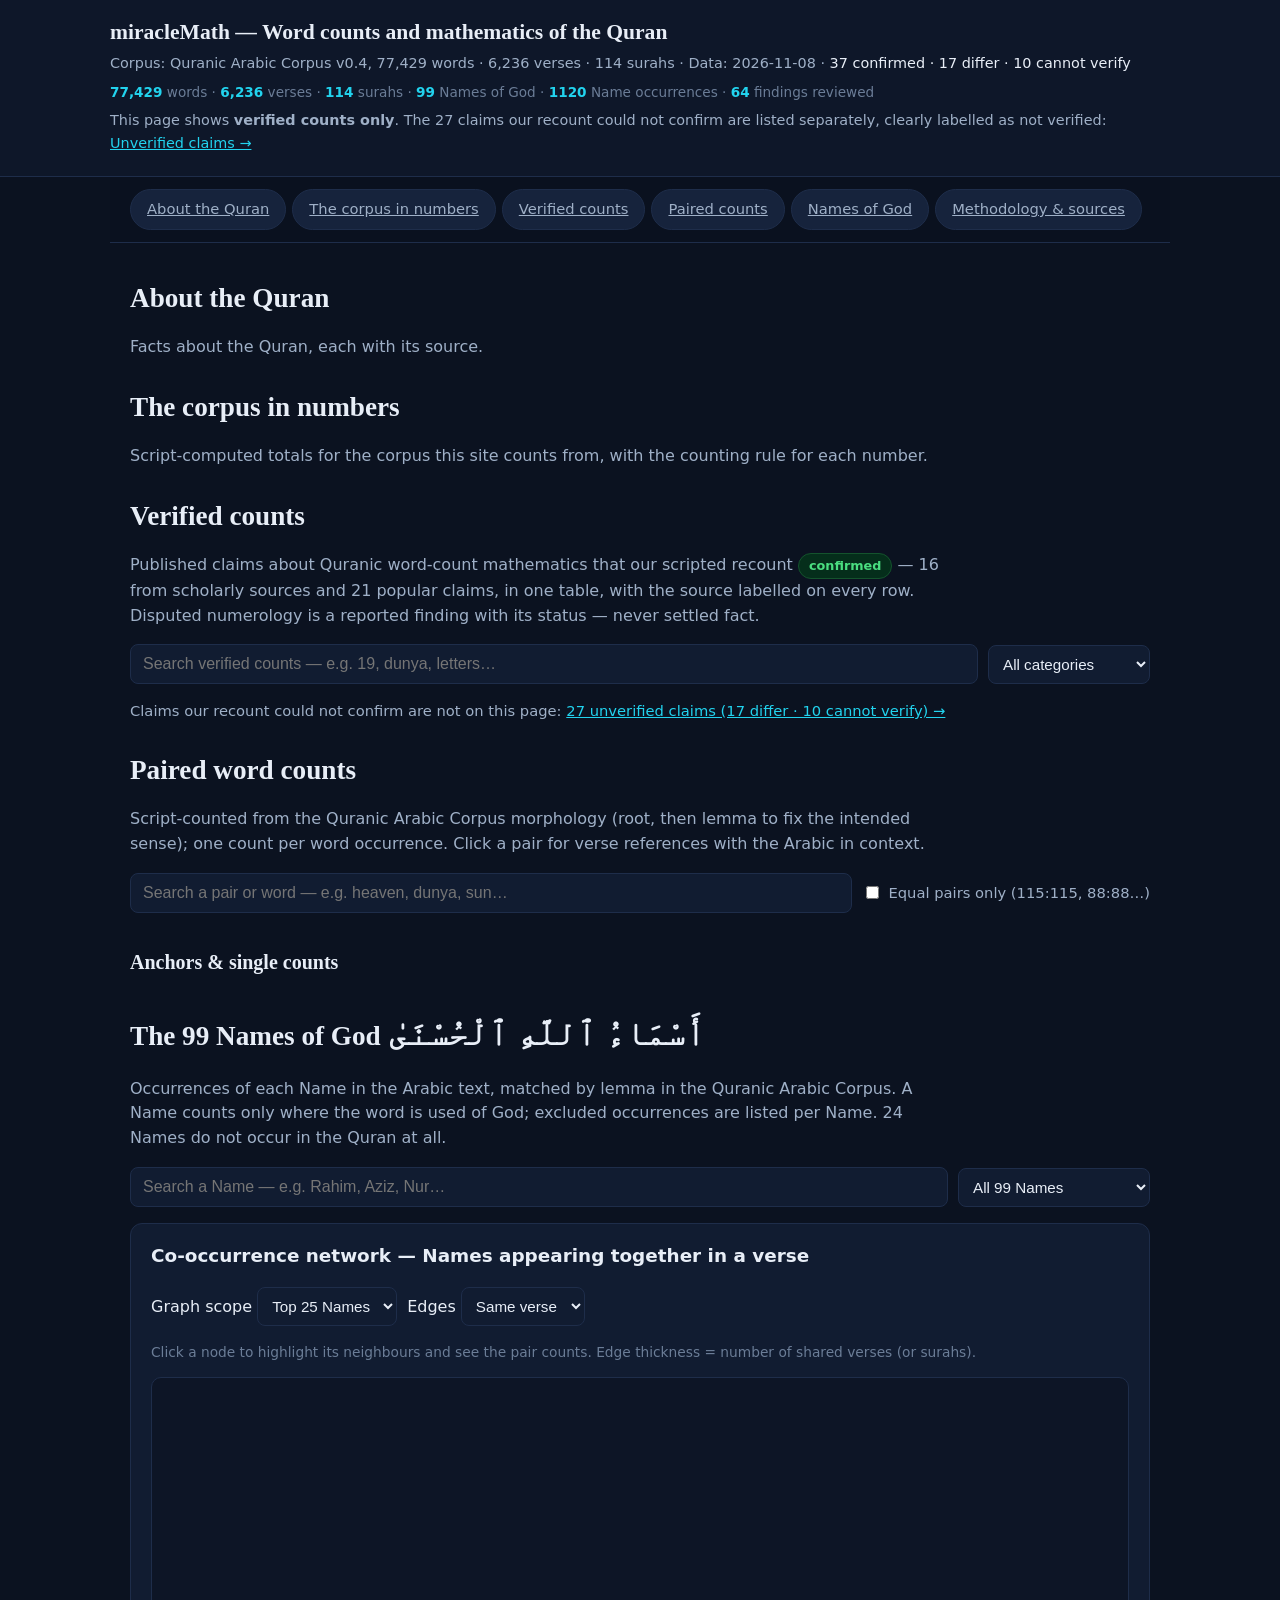
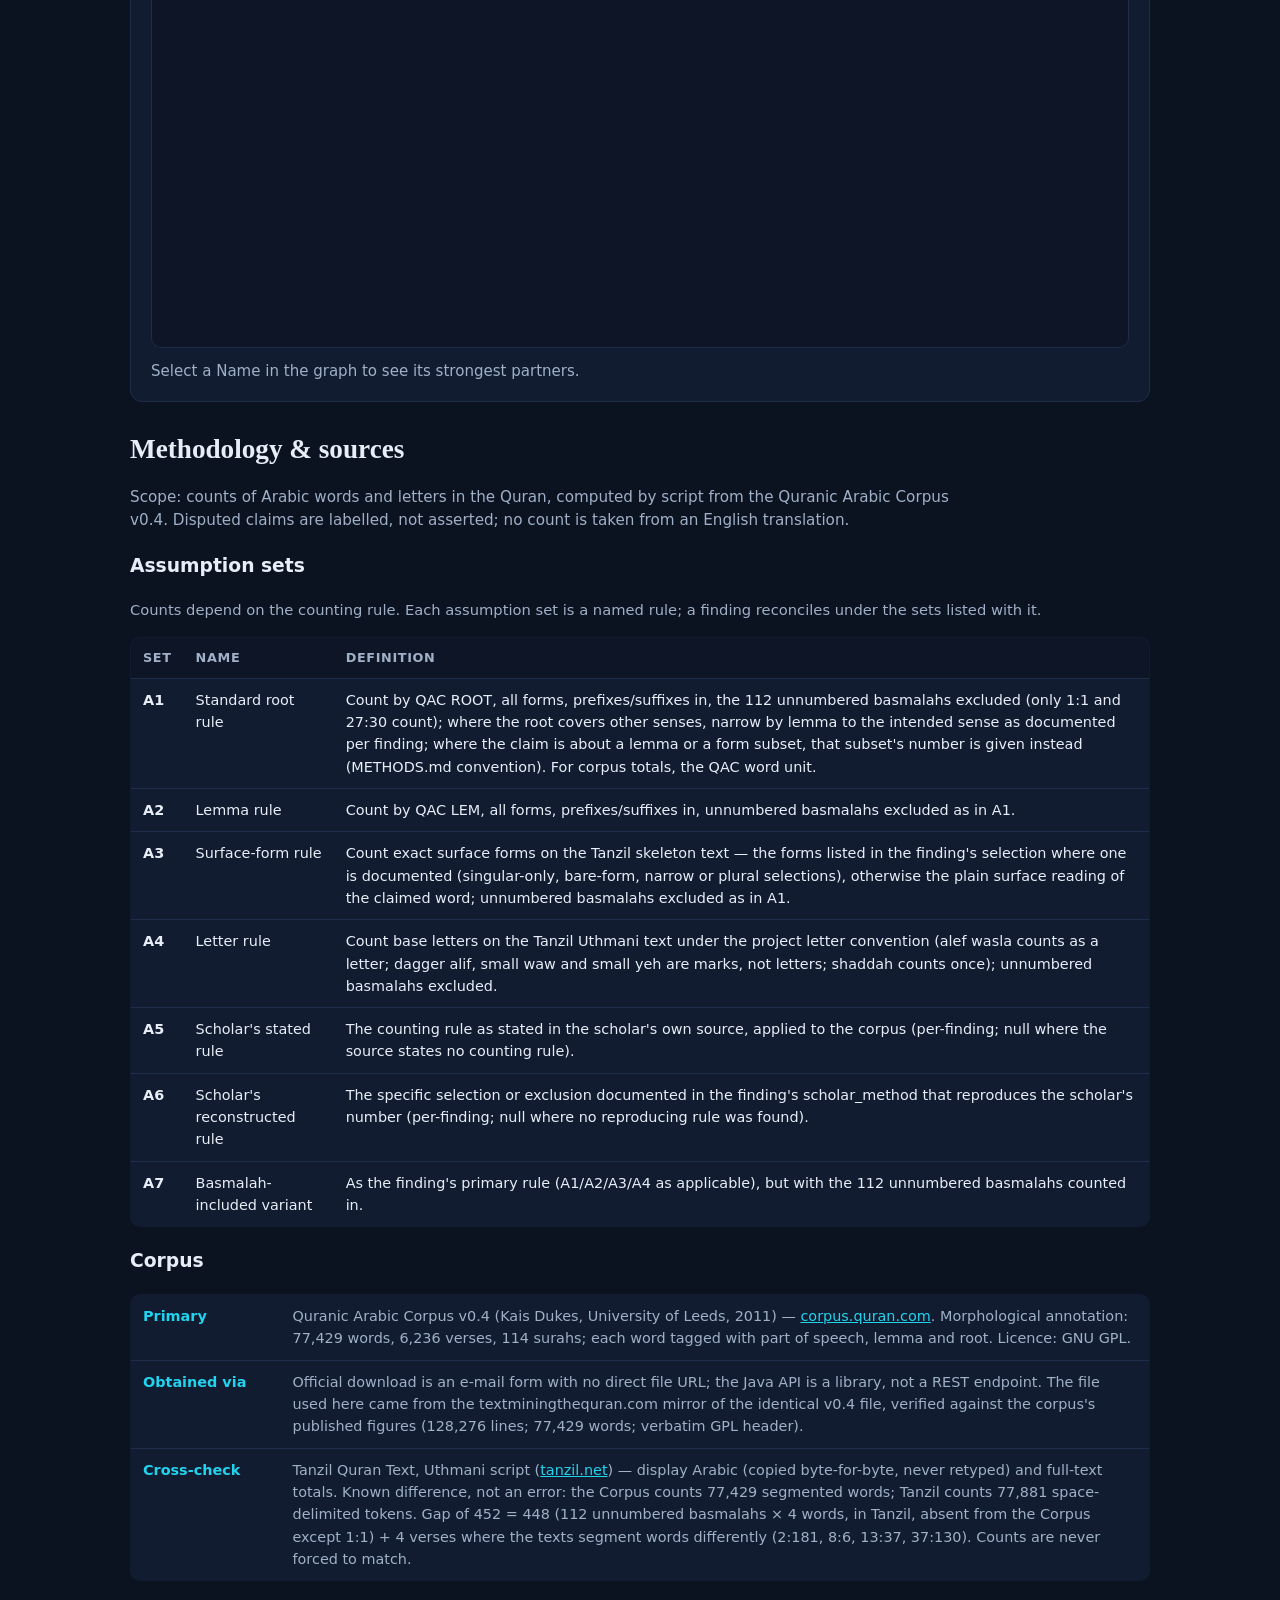
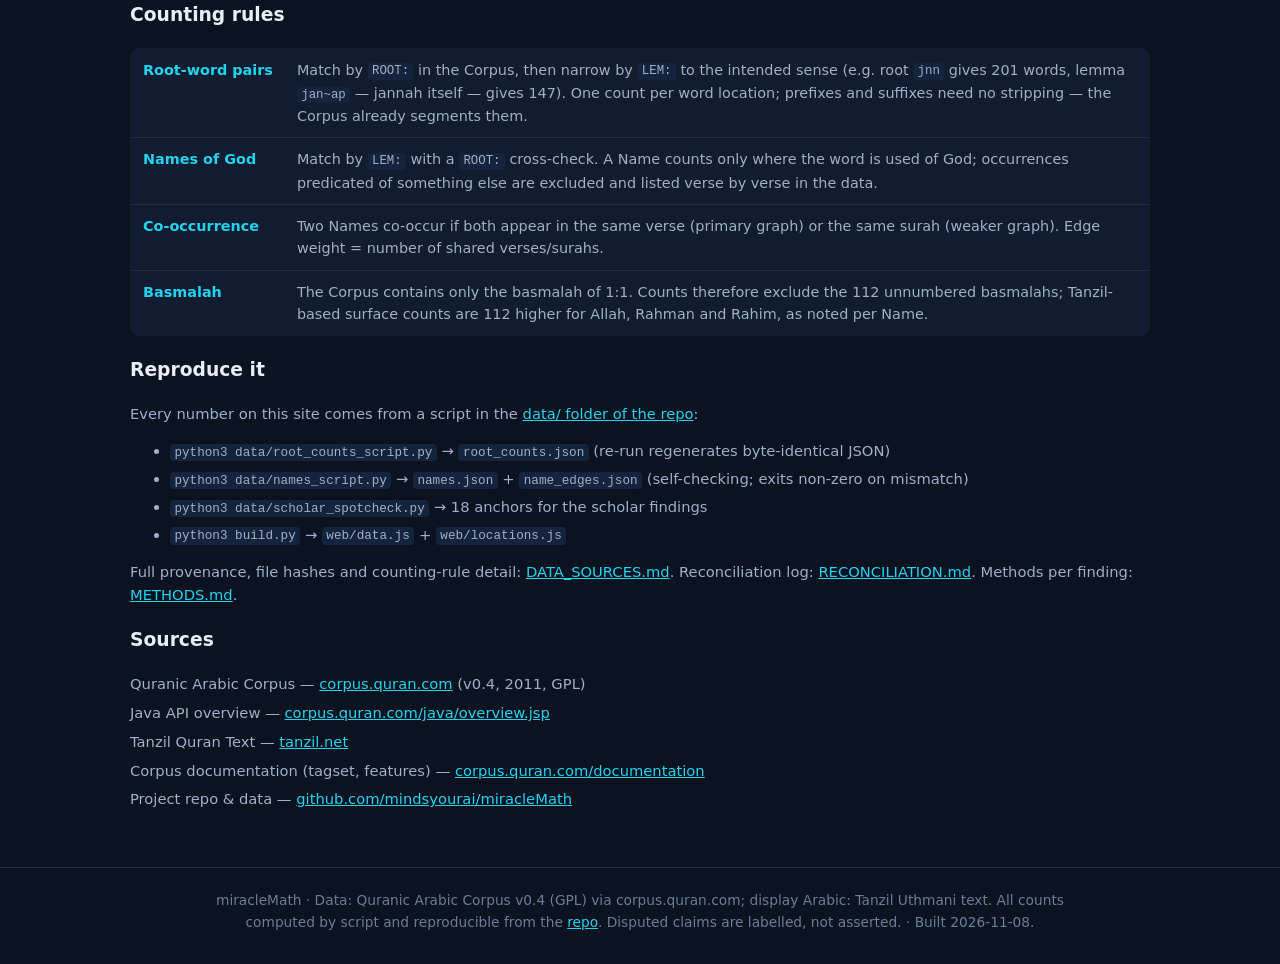
==== commit 21107455: "Mirror: redesigned index" ====
--- a/web/index.html
+++ b/web/index.html
@@ -4,7 +4,7 @@
 <meta charset="utf-8">
 <meta name="viewport" content="width=device-width, initial-scale=1">
 <title>miracleMath — Word counts and mathematics of the Quran</title>
-<meta name="description" content="Word counts and mathematics of the Quran, computed by script from the Quranic Arabic Corpus (v0.4) and cross-checked against the Tanzil Uthmani text. Paired word counts, the 99 Names of God and their co-occurrence graph, and a labelled review of scholar findings.">
+<meta name="description" content="Word counts and mathematics of the Quran, computed by script from the Quranic Arabic Corpus (v0.4) and cross-checked against the Tanzil Uthmani text. Verified counts, paired word counts, the 99 Names of God and their co-occurrence graph.">
 <link rel="stylesheet" href="styles.css">
 </head>
 <body>
@@ -12,22 +12,69 @@
   <div class="research-head-inner">
     <h1>miracleMath — Word counts and mathematics of the Quran</h1>
     <p class="meta-line">Corpus: Quranic Arabic Corpus v0.4, 77,429 words · 6,236 verses · 114 surahs ·
-      Data: 2026-11-08 · 64 findings reviewed — <span id="tally-line">37 confirmed · 17 differ · 10 cannot verify</span></p>
+      Data: 2026-11-08 · <span id="tally-line">37 confirmed · 17 differ · 10 cannot verify</span></p>
     <div class="stats" id="stats"></div>
+    <p class="meta-line">This page shows <b>verified counts only</b>. The 27 claims our recount could not
+      confirm are listed separately, clearly labelled as not verified:
+      <a href="unverified.html">Unverified claims →</a></p>
   </div>
 </header>
 
 <nav class="tabs" aria-label="Sections">
-  <button class="tab active" data-tab="pairs">Paired Counts</button>
-  <button class="tab" data-tab="names">Names of God</button>
-  <button class="tab" data-tab="findings">Scholar Findings</button>
-  <button class="tab" data-tab="popular">Popular Claims</button>
-  <button class="tab" data-tab="method">Methodology &amp; Sources</button>
+  <a class="tab" href="#about">About the Quran</a>
+  <a class="tab" href="#corpus">The corpus in numbers</a>
+  <a class="tab" href="#verified">Verified counts</a>
+  <a class="tab" href="#pairs">Paired counts</a>
+  <a class="tab" href="#names">Names of God</a>
+  <a class="tab" href="#method">Methodology &amp; sources</a>
 </nav>
 
 <main>
-  <!-- ============ PAIRED COUNTS ============ -->
-  <section id="tab-pairs" class="panel active">
+  <!-- ============ 1. ABOUT THE QURAN ============ -->
+  <section id="about" class="panel active">
+    <div class="panel-head">
+      <h2>About the Quran</h2>
+      <p>Facts about the Quran, each with its source.</p>
+    </div>
+    <div id="facts-table"></div>
+  </section>
+
+  <!-- ============ 2. THE CORPUS IN NUMBERS ============ -->
+  <section id="corpus" class="panel active">
+    <div class="panel-head">
+      <h2>The corpus in numbers</h2>
+      <p>Script-computed totals for the corpus this site counts from, with the counting rule for each number.</p>
+    </div>
+    <div id="corpus-table"></div>
+  </section>
+
+  <!-- ============ 3. VERIFIED COUNTS ============ -->
+  <section id="verified" class="panel active">
+    <div class="panel-head">
+      <h2>Verified counts</h2>
+      <p>Published claims about Quranic word-count mathematics that our scripted recount
+        <span class="badge ok">confirmed</span> — 16 from scholarly sources and 21 popular claims,
+        in one table, with the source labelled on every row. Disputed numerology is a reported
+        finding with its status — never settled fact.</p>
+      <div class="controls">
+        <input id="verified-search" type="search" placeholder="Search verified counts — e.g. 19, dunya, letters…" aria-label="Search verified counts">
+        <select id="verified-cat" aria-label="Filter by category">
+          <option value="all">All categories</option>
+          <option value="paired_counts">Paired counts</option>
+          <option value="letter_counts">Letter counts</option>
+          <option value="code19">Code 19</option>
+          <option value="corpus_linguistics">Corpus linguistics</option>
+        </select>
+      </div>
+      <p class="tally" id="verified-tally"></p>
+    </div>
+    <div id="verified-list"></div>
+    <p class="method-note">Claims our recount could not confirm are not on this page:
+      <a href="unverified.html">27 unverified claims (17 differ · 10 cannot verify) →</a></p>
+  </section>
+
+  <!-- ============ 4. PAIRED COUNTS ============ -->
+  <section id="pairs" class="panel active">
     <div class="panel-head">
       <h2>Paired word counts</h2>
       <p>Script-counted from the Quranic Arabic Corpus morphology (root, then lemma to fix the intended sense); one count per word occurrence. Click a pair for verse references with the Arabic in context.</p>
@@ -43,8 +90,8 @@
     <div id="extras-list" class="extras"></div>
   </section>
 
-  <!-- ============ NAMES OF GOD ============ -->
-  <section id="tab-names" class="panel">
+  <!-- ============ 5. NAMES OF GOD ============ -->
+  <section id="names" class="panel active">
     <div class="panel-head">
       <h2>The 99 Names of God <span class="ar">أَسْمَاءُ ٱللَّهِ ٱلْحُسْنَىٰ</span></h2>
       <p>Occurrences of each Name in the Arabic text, matched by lemma in the Quranic Arabic Corpus. A Name counts only where the word is used of God; excluded occurrences are listed per Name. 24 Names do not occur in the Quran at all.</p>
@@ -85,62 +132,8 @@
     <div id="name-detail"></div>
   </section>
 
-  <!-- ============ SCHOLAR FINDINGS ============ -->
-  <section id="tab-findings" class="panel">
-    <div class="panel-head">
-      <h2>Scholar findings</h2>
-      <p>Published and widely-cited claims about Quranic word-count mathematics, each labelled
-        <span class="badge ok">confirmed</span>, <span class="badge bad">differs</span> or
-        <span class="badge warn">cannot verify</span> against our scripted recount. Disputed numerology is a reported finding with its status — never settled fact. Harun Yahya's popular claims are in a separate tab.</p>
-      <div class="controls">
-        <input id="finding-search" type="search" placeholder="Search findings — e.g. 19, dunya, letters…" aria-label="Search findings">
-        <select id="finding-cat" aria-label="Filter by category">
-          <option value="all">All categories</option>
-          <option value="paired_counts">Paired counts</option>
-          <option value="letter_counts">Letter counts</option>
-          <option value="code19">Code 19</option>
-          <option value="corpus_linguistics">Corpus linguistics</option>
-        </select>
-        <select id="finding-status" aria-label="Filter by status">
-          <option value="all">All statuses</option>
-          <option value="confirmed">Confirmed by our recount</option>
-          <option value="differs">Differs from our recount</option>
-          <option value="cannot_verify">Cannot verify</option>
-        </select>
-      </div>
-      <p class="tally" id="finding-tally"></p>
-    </div>
-    <div id="findings-list"></div>
-  </section>
-
-  <!-- ============ POPULAR CLAIMS ============ -->
-  <section id="tab-popular" class="panel">
-    <div class="panel-head">
-      <h2>Popular claims — Harun Yahya</h2>
-      <p>Harun Yahya is the pen name of Adnan Oktar, a Turkish popular creationist author — not a scholarly source. He was convicted in Turkey in 2022 (8,658-year sentence, upheld 2024). These widely circulated claims are included so they can be tested against the corpus; inclusion is not endorsement. Each claim carries its recount label.</p>
-      <div class="controls">
-        <input id="popular-search" type="search" placeholder="Search popular claims — e.g. day, 145, angels…" aria-label="Search popular claims">
-        <select id="popular-cat" aria-label="Filter by category">
-          <option value="all">All categories</option>
-          <option value="paired_counts">Paired counts</option>
-          <option value="letter_counts">Letter counts</option>
-          <option value="code19">Code 19</option>
-          <option value="corpus_linguistics">Corpus linguistics</option>
-        </select>
-        <select id="popular-status" aria-label="Filter by status">
-          <option value="all">All statuses</option>
-          <option value="confirmed">Confirmed by our recount</option>
-          <option value="differs">Differs from our recount</option>
-          <option value="cannot_verify">Cannot verify</option>
-        </select>
-      </div>
-      <p class="tally" id="popular-tally"></p>
-    </div>
-    <div id="popular-list"></div>
-  </section>
-
-  <!-- ============ METHODOLOGY ============ -->
-  <section id="tab-method" class="panel">
+  <!-- ============ 6. METHODOLOGY ============ -->
+  <section id="method" class="panel active">
     <div class="panel-head">
       <h2>Methodology &amp; sources</h2>
       <p class="scope-line">Scope: counts of Arabic words and letters in the Quran, computed by script from the Quranic Arabic Corpus v0.4. Disputed claims are labelled, not asserted; no count is taken from an English translation.</p>
--- a/web/styles.css
+++ b/web/styles.css
@@ -1,4 +1,5 @@
-/* miracleMath — dark laboratory / data-viz theme */
+/* miracleMath — dark laboratory / data-viz theme, research-site style:
+   one-line header, data tables first, prose trimmed to labels and reasons. */
 :root{
   --bg:#0b1220; --bg2:#0e1729; --panel:#111c31; --panel2:#0d1526;
   --ink:#e8eef7; --muted:#9fb0c7; --faint:#6b7d97;
@@ -17,21 +18,16 @@
 .ar{font-family:"Traditional Arabic","Amiri","Scheherazade New",serif;
   font-size:1.25em;direction:rtl}
 
-/* hero */
-.hero{background:radial-gradient(1000px 420px at 20% -10%,#123a5c 0%,transparent 60%),
-  radial-gradient(800px 380px at 85% 0%,#0f3a3a 0%,transparent 55%),var(--bg2);
-  border-bottom:1px solid var(--line);padding:44px 20px 30px}
-.hero-inner{max-width:1060px;margin:0 auto}
-.eyebrow{color:var(--cyan);letter-spacing:.18em;font-size:.72rem;font-weight:700;margin:0 0 10px}
-.hero h1{font-size:clamp(2.6rem,7vw,4.4rem);margin:0;line-height:1;
-  font-family:Georgia,"Times New Roman",serif;letter-spacing:-.01em}
-.hero h1 .math{color:var(--gold)}
-.subtitle{color:var(--muted);max-width:720px;font-size:1.08rem;margin:14px 0 22px}
-.stats{display:flex;flex-wrap:wrap;gap:10px}
-.stat{background:var(--panel);border:1px solid var(--line);border-radius:10px;
-  padding:10px 16px;min-width:120px}
-.stat b{display:block;font-size:1.45rem;color:var(--cyan);font-variant-numeric:tabular-nums}
-.stat span{font-size:.78rem;color:var(--muted)}
+/* research header: one line, no marketing copy */
+.research-head{background:var(--bg2);border-bottom:1px solid var(--line);
+  padding:18px 20px 14px}
+.research-head-inner{max-width:1060px;margin:0 auto}
+.research-head h1{font-size:1.35rem;margin:0;line-height:1.3;
+  font-family:Georgia,"Times New Roman",serif}
+.meta-line{color:var(--muted);font-size:.9rem;margin:6px 0 8px}
+.meta-line #tally-line{color:var(--ink)}
+.stats{color:var(--faint);font-size:.85rem}
+.stats b{color:var(--cyan);font-variant-numeric:tabular-nums}
 
 /* tabs */
 .tabs{position:sticky;top:0;z-index:10;display:flex;flex-wrap:wrap;gap:6px;
@@ -56,6 +52,44 @@
   border-radius:8px;padding:9px 10px;font-size:.95rem}
 .check{color:var(--muted);font-size:.92rem;display:flex;gap:6px;align-items:center}
 .tally{color:var(--muted);font-size:.9rem}
+
+/* data tables (findings + methodology) */
+.table-scroll{overflow-x:auto}
+.data-table{width:100%;border-collapse:collapse;background:var(--panel);
+  border:1px solid var(--line);border-radius:10px;overflow:hidden;
+  font-size:.9rem;margin:14px 0}
+.data-table th,.data-table td{padding:10px 12px;text-align:left;vertical-align:top;
+  border-bottom:1px solid var(--line)}
+.data-table thead th{background:var(--panel2);color:var(--muted);
+  font-size:.8rem;text-transform:uppercase;letter-spacing:.05em;white-space:nowrap}
+.data-table tbody tr:last-child th,.data-table tbody tr:last-child td{border-bottom:none}
+.data-table tbody tr:hover{background:rgba(34,211,238,.04)}
+.data-table.compact th{width:150px;color:var(--cyan);font-weight:700;white-space:nowrap}
+.data-table.compact td{color:var(--muted)}
+.data-table.compact td b,.data-table.compact td strong{color:var(--ink)}
+
+/* findings table */
+.f-table .c-claim{min-width:280px}
+.f-table .c-claim b{font-size:.95rem;line-height:1.4}
+.f-table .c-claim .ar{color:var(--gold);font-size:1.05em;margin-left:8px}
+.f-table .c-num{white-space:nowrap;font-weight:700;font-variant-numeric:tabular-nums;
+  color:var(--cyan);text-align:right}
+.f-table .c-assume{min-width:180px}
+.f-table .c-verdict{white-space:nowrap}
+.f-table .c-src{font-size:.82rem;color:var(--muted);min-width:140px}
+.f-table .c-src .src-title{color:var(--faint)}
+.cat-tag{color:var(--faint);font-size:.78rem;margin-top:4px}
+.assume-label{font-weight:700;font-size:.88rem}
+.assume-sub{color:var(--faint);font-size:.82rem;margin-top:2px}
+.reason{color:var(--muted);font-size:.85rem;margin-top:6px;line-height:1.45}
+.conf{color:var(--faint);font-size:.78rem;margin-top:4px;max-width:130px;white-space:normal}
+.f-table details.method{margin-top:8px;border-top:1px solid var(--line);padding-top:6px}
+.f-table details.method summary{cursor:pointer;color:var(--cyan);font-size:.85rem;font-weight:600}
+.f-table details.method p{margin:8px 0;font-size:.88rem;color:var(--muted)}
+.f-table details.method p b{color:var(--ink)}
+.f-table .loc-list{display:block;max-height:180px;overflow:auto;margin-top:4px;
+  font-size:.84rem;line-height:1.7;color:var(--faint);
+  border:1px solid var(--line);border-radius:8px;padding:8px 10px;background:rgba(255,255,255,.02)}
 
 /* pair cards */
 .pair{background:var(--panel);border:1px solid var(--line);border-radius:12px;
@@ -123,42 +157,27 @@
 .name-detail .kv div{background:var(--panel2);border-radius:8px;padding:8px 12px}
 .name-detail .kv b{display:block;font-size:1.2rem;color:var(--cyan)}
 
-/* findings */
+/* badges */
 .badge{display:inline-block;border-radius:999px;padding:2px 10px;font-size:.8rem;font-weight:700}
 .badge.ok{background:#052e1b;color:var(--green);border:1px solid #14532d}
 .badge.warn{background:#2e2305;color:var(--amber);border:1px solid #713f12}
 .badge.bad{background:#2e0a0a;color:var(--red);border:1px solid #7f1d1d}
 .badge.cat{background:var(--chip);color:var(--cyan);border:1px solid var(--line)}
-.finding{background:var(--panel);border:1px solid var(--line);border-radius:12px;
-  padding:16px 20px;margin:12px 0}
-.finding h3{margin:0 0 6px;font-size:1.08rem;line-height:1.4}
-.finding .meta{color:var(--faint);font-size:.86rem;margin:6px 0}
-.finding .meta a{color:var(--muted)}
-.finding p{margin:8px 0}
-.finding .label-row{display:flex;flex-wrap:wrap;gap:8px;margin:8px 0}
-.finding .note{color:var(--muted);font-size:.92rem}
-.finding .note b{color:var(--ink)}
-.finding details.method{margin-top:10px;border-top:1px solid var(--line);padding-top:8px}
-.finding details.method summary{cursor:pointer;color:var(--cyan);font-size:.92rem;font-weight:600}
-.finding details.method p{margin:8px 0;font-size:.92rem;color:var(--muted)}
-.finding details.method p b{color:var(--ink)}
-.finding .loc-list{display:block;max-height:180px;overflow:auto;margin-top:4px;
-  font-size:.86rem;line-height:1.7;color:var(--faint);
-  border:1px solid var(--line);border-radius:8px;padding:8px 10px;background:rgba(255,255,255,.02)}
 
-/* method */
-.method-grid{display:grid;grid-template-columns:repeat(auto-fit,minmax(300px,1fr));gap:14px;margin-top:18px}
-.method-card{background:var(--panel);border:1px solid var(--line);border-radius:12px;padding:18px 20px}
-.method-card h3{margin-top:0;font-family:Georgia,serif}
-.method-card p,.method-card li{color:var(--muted);font-size:.95rem}
-.method-card ul{padding-left:20px}
+/* methodology */
+#tab-method h3{font-family:Georgia,serif;font-size:1.25rem;margin:26px 0 4px}
+.scope-line{color:var(--ink);font-size:.95rem}
+.method-note{color:var(--muted);font-size:.92rem}
+.repro{color:var(--muted);font-size:.92rem}
+.repro li{margin:5px 0}
 .sources{list-style:none;padding:0}
-.sources li{margin:6px 0}
+.sources li{margin:6px 0;color:var(--muted);font-size:.92rem}
 
 footer{border-top:1px solid var(--line);padding:22px 20px 34px;color:var(--faint);
   font-size:.86rem;text-align:center}
 footer p{max-width:900px;margin:0 auto}
 @media (max-width:640px){
   .bar-row{grid-template-columns:110px 1fr 52px}
-  .hero{padding:30px 16px 22px}
+  .research-head{padding:14px 16px 10px}
+  .data-table.compact th{width:110px;white-space:normal}
 }
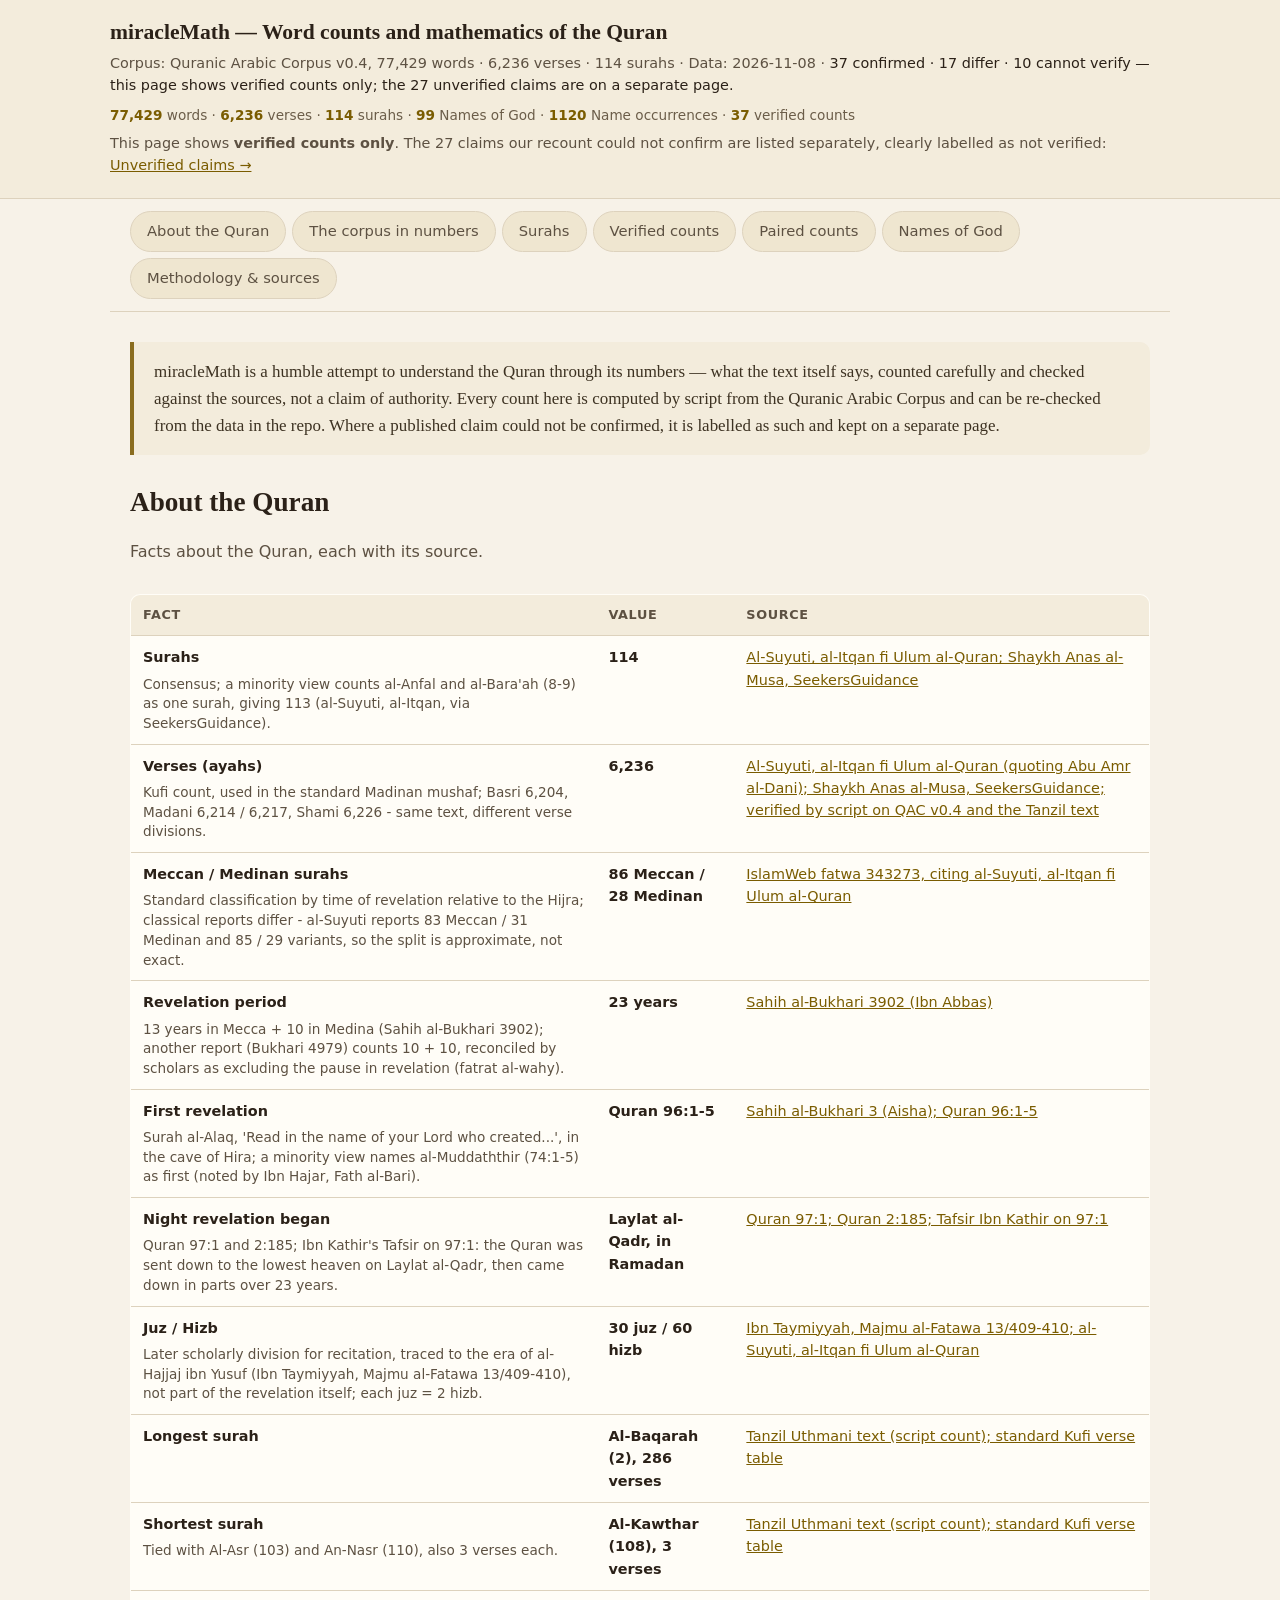
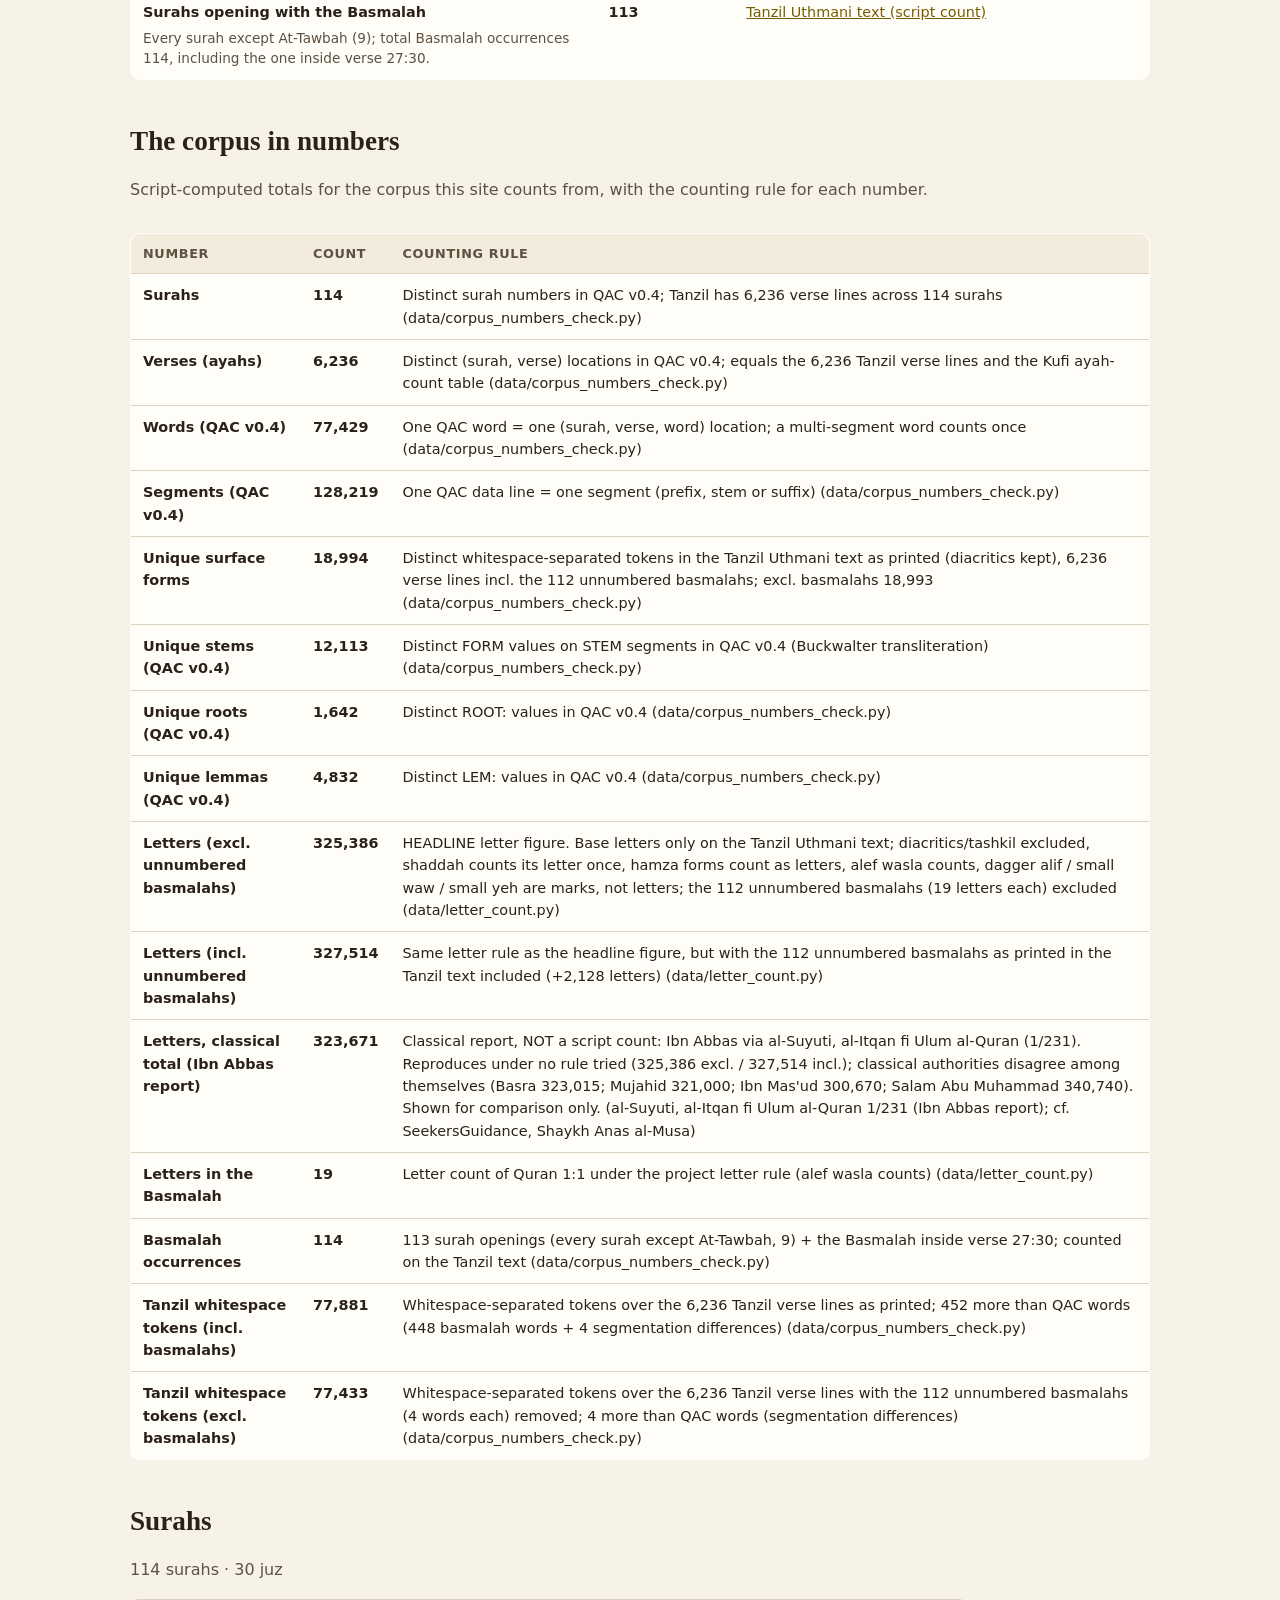
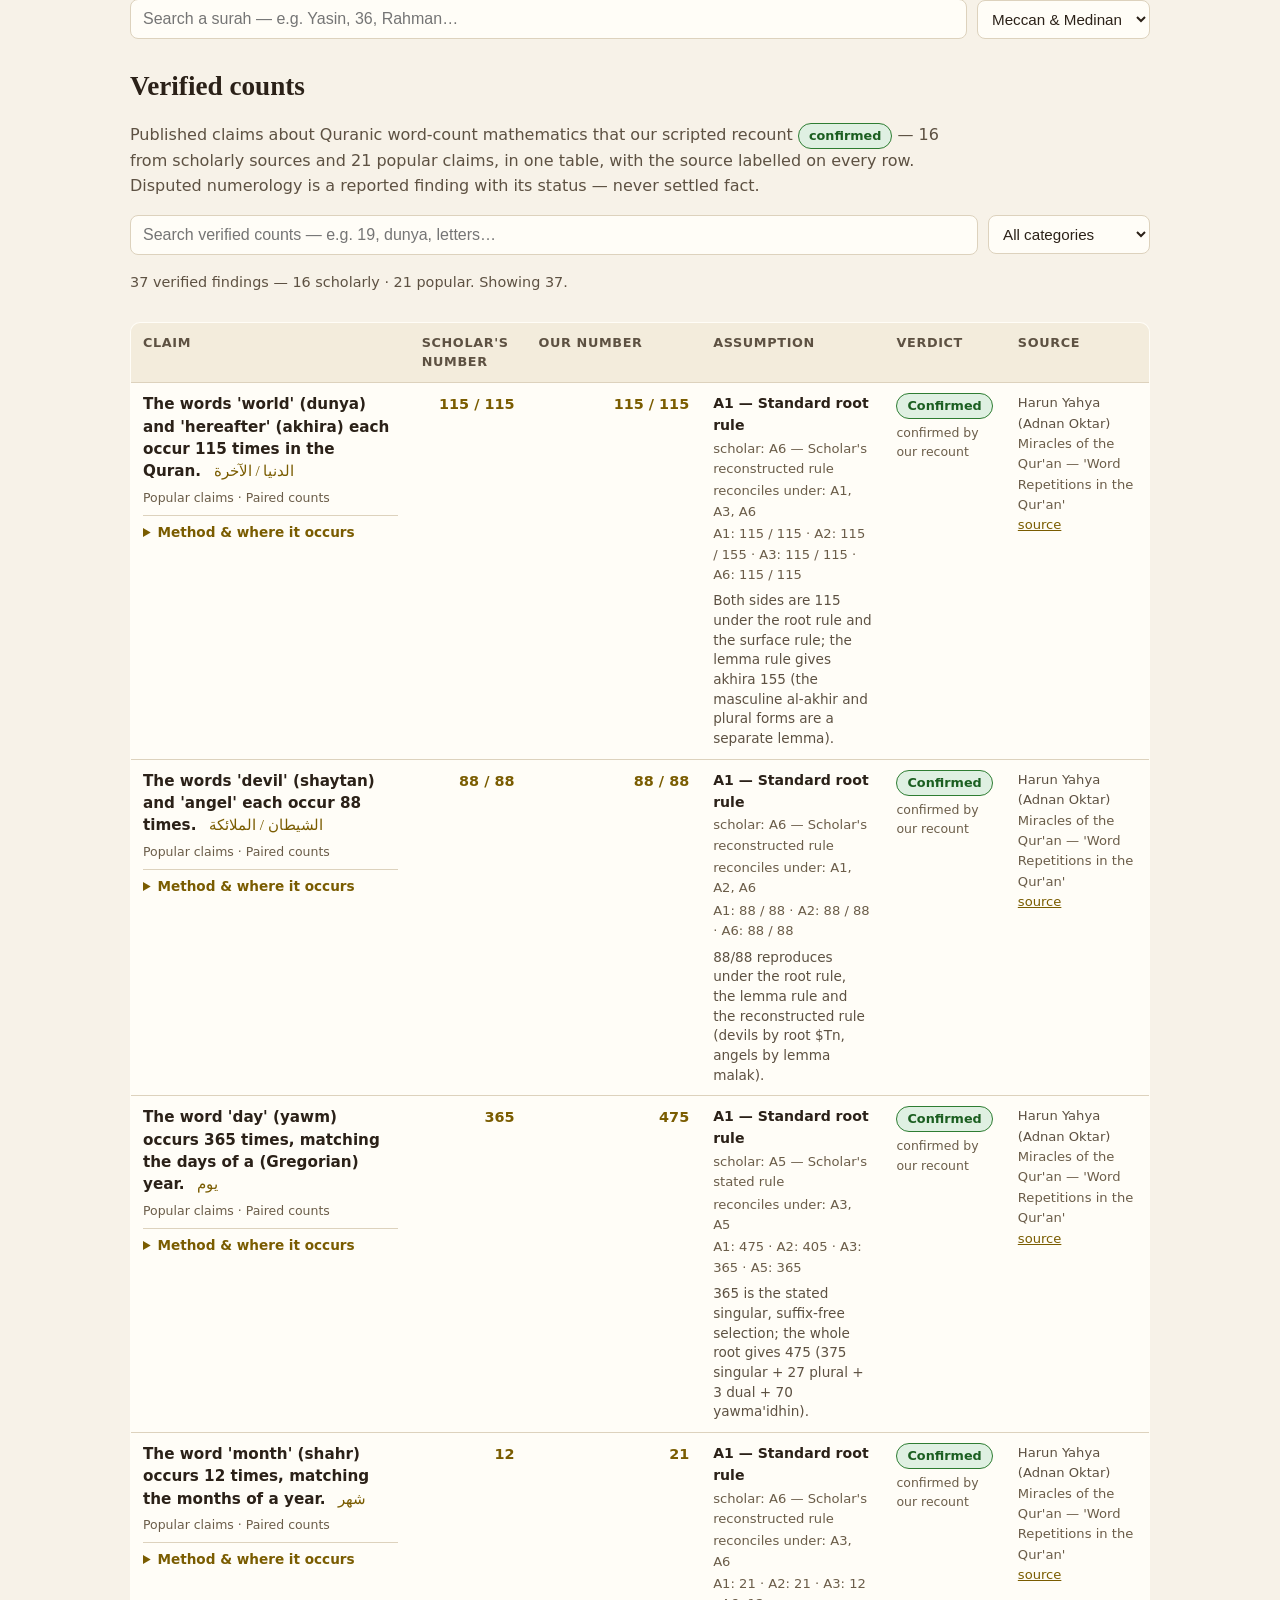
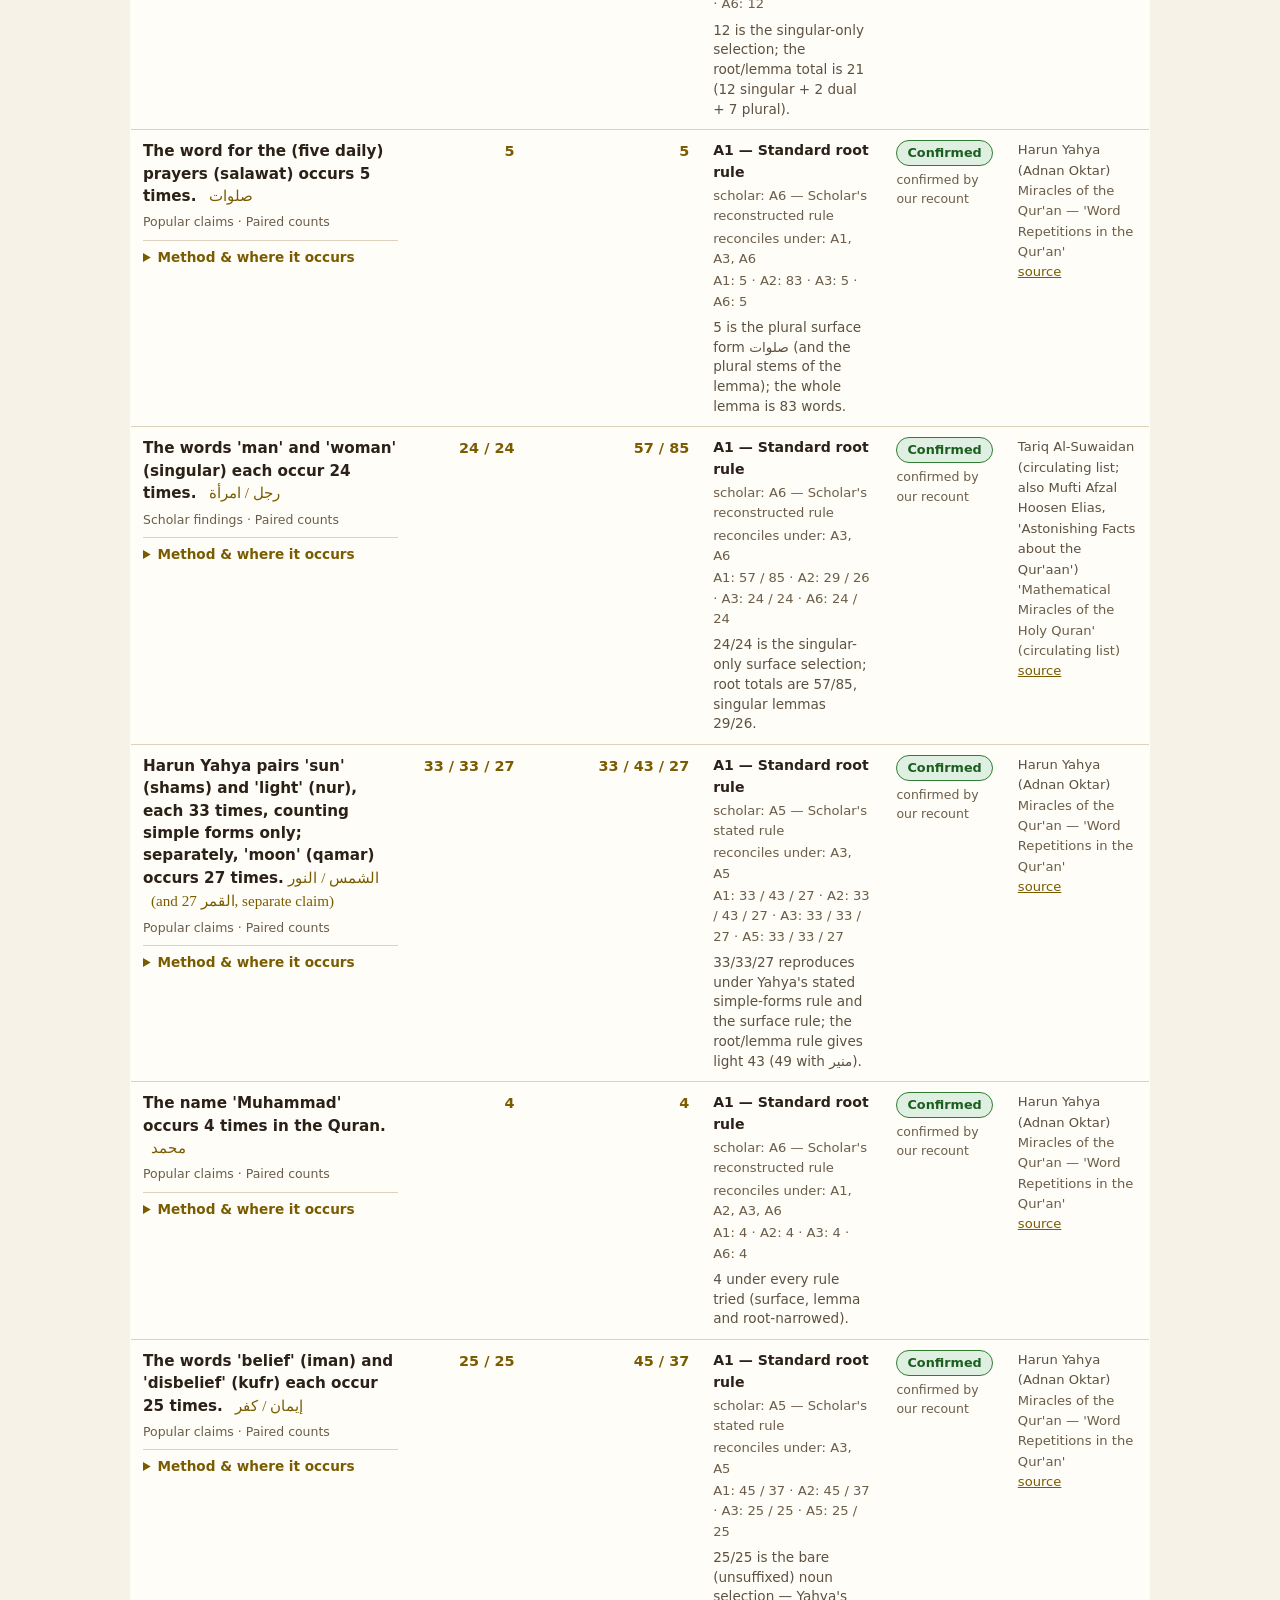
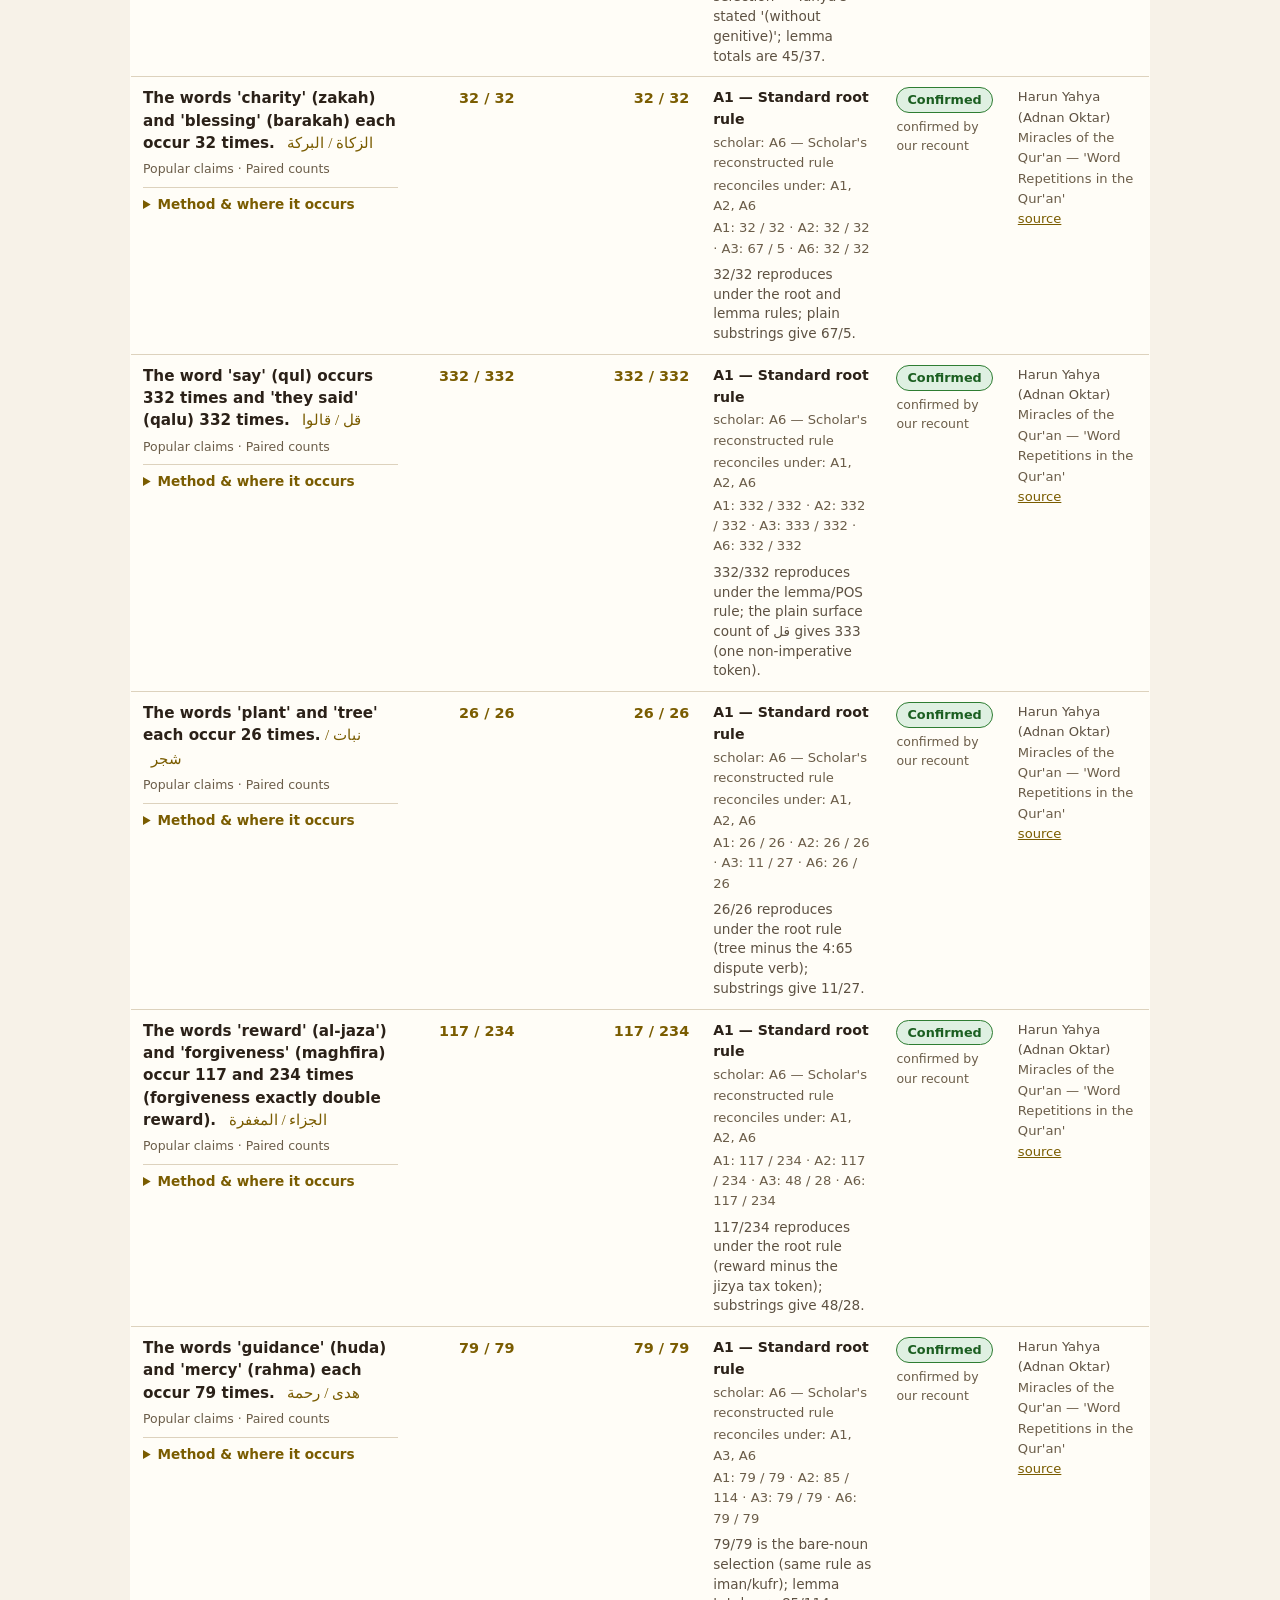
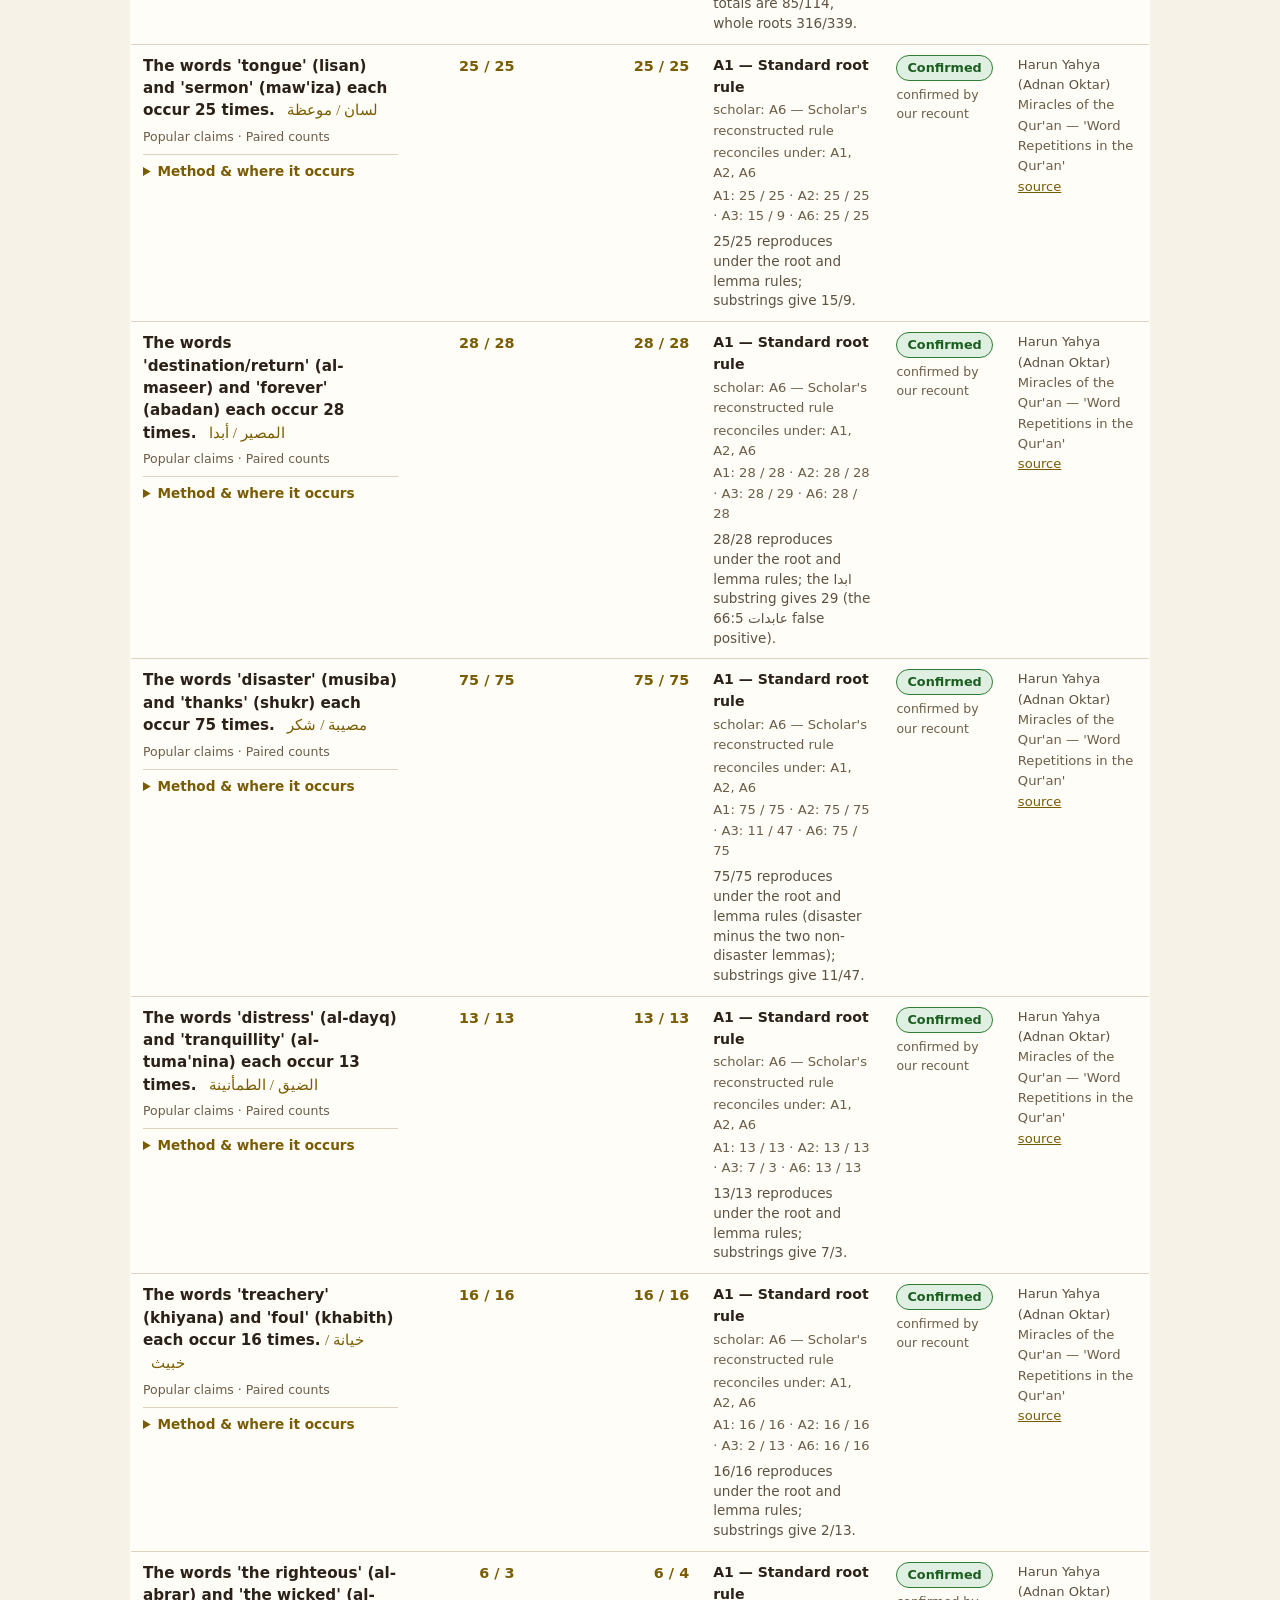
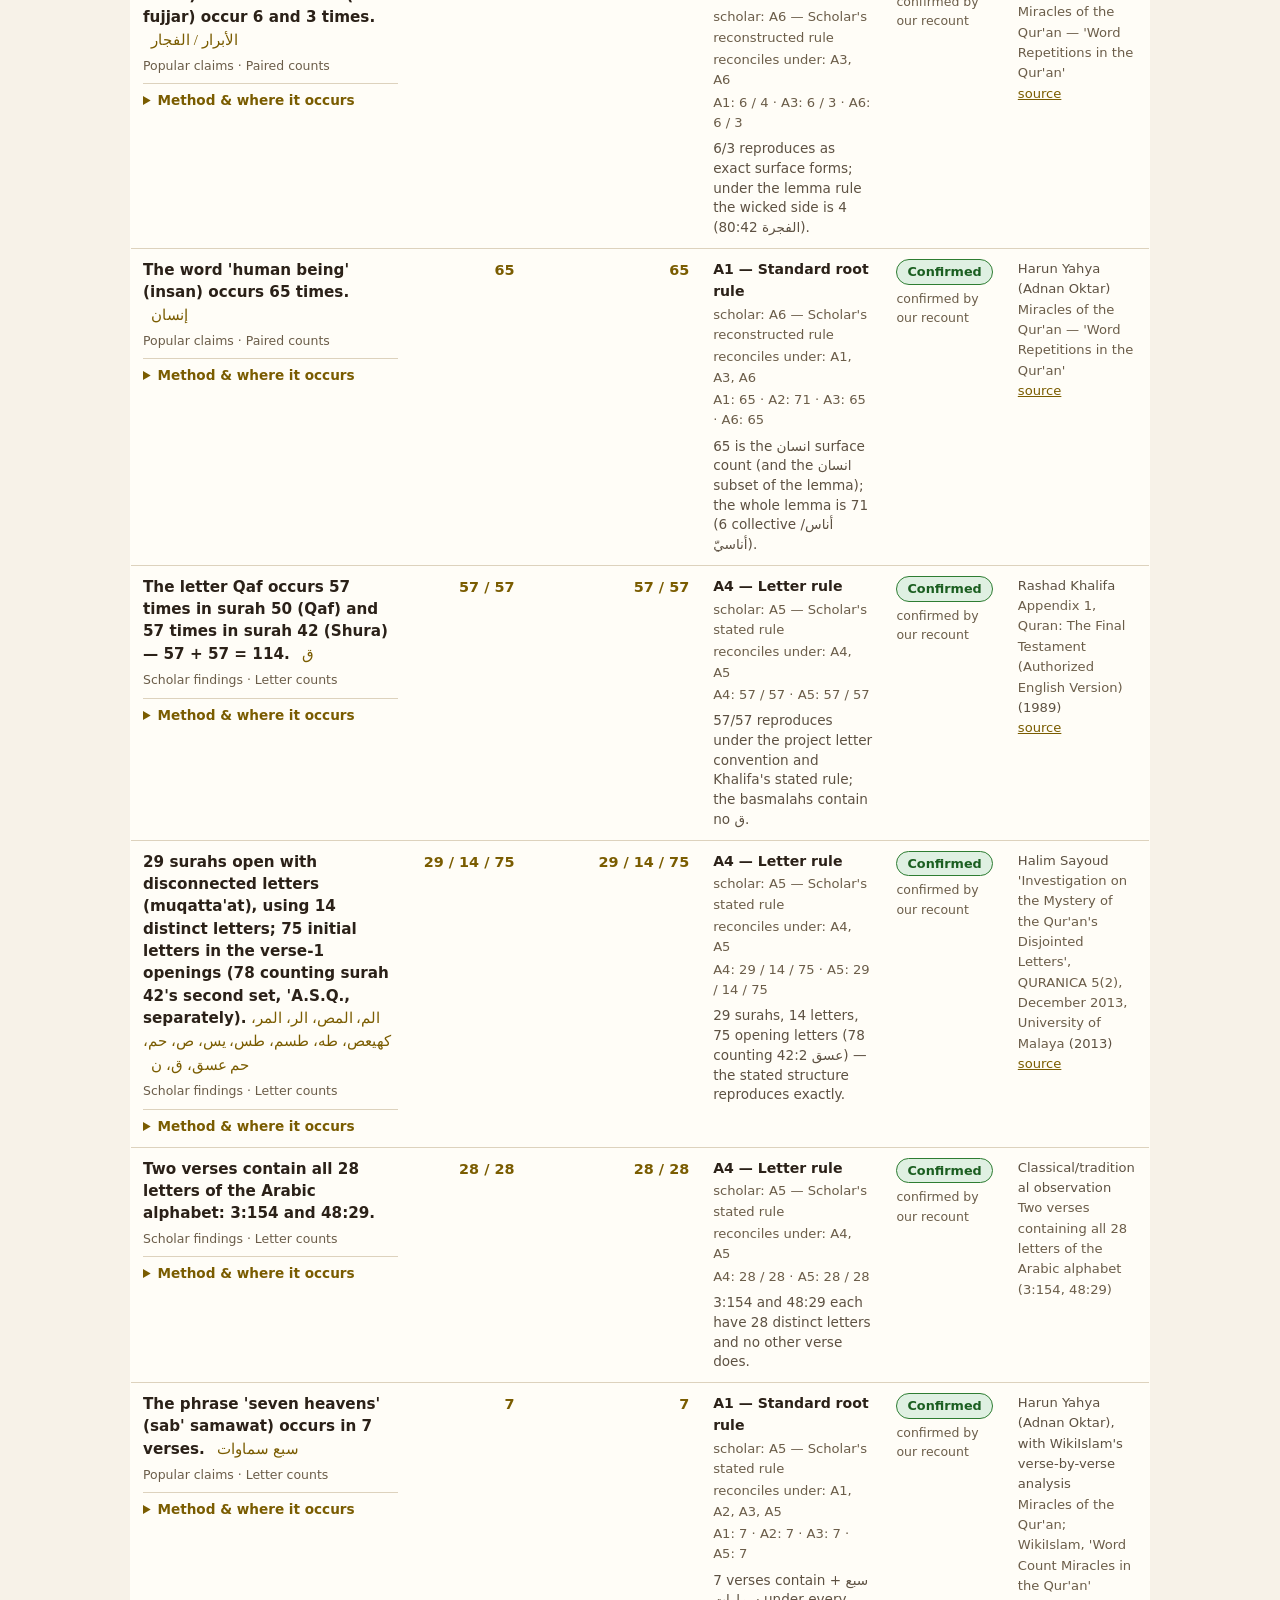
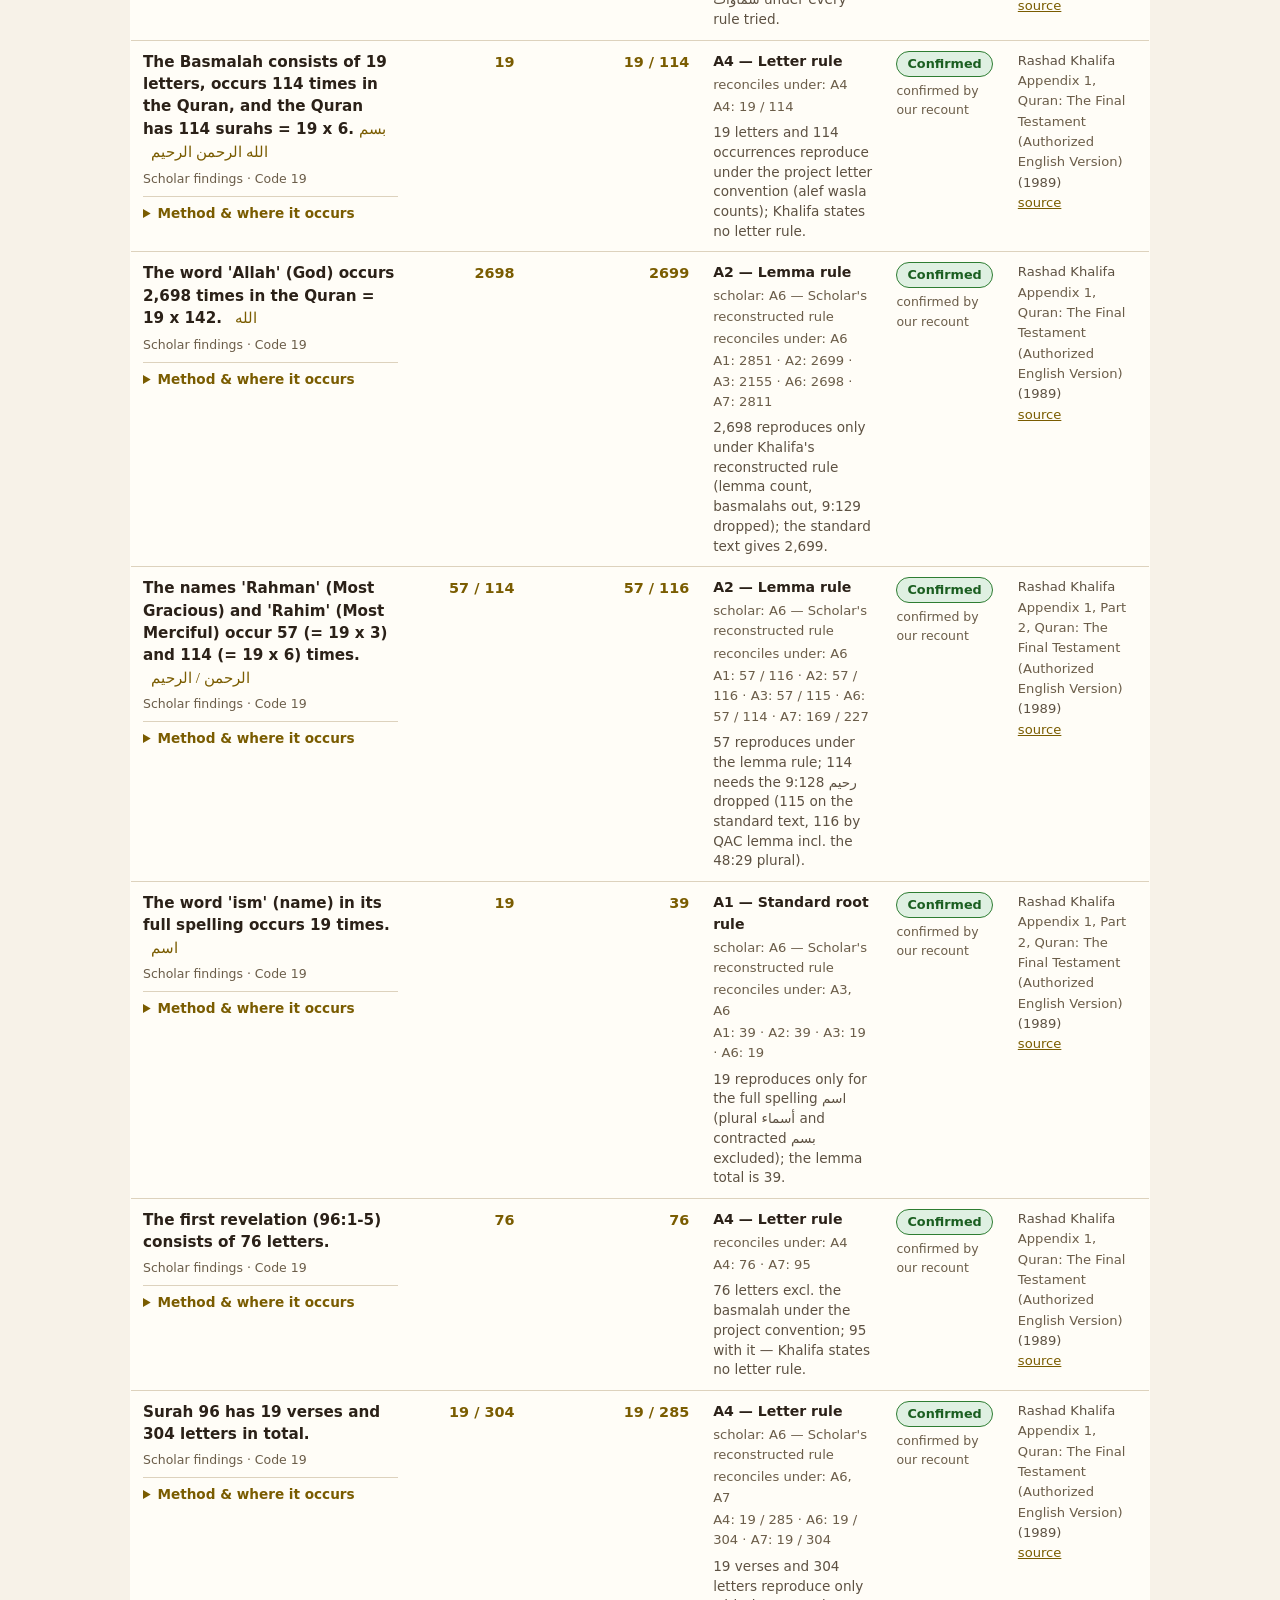
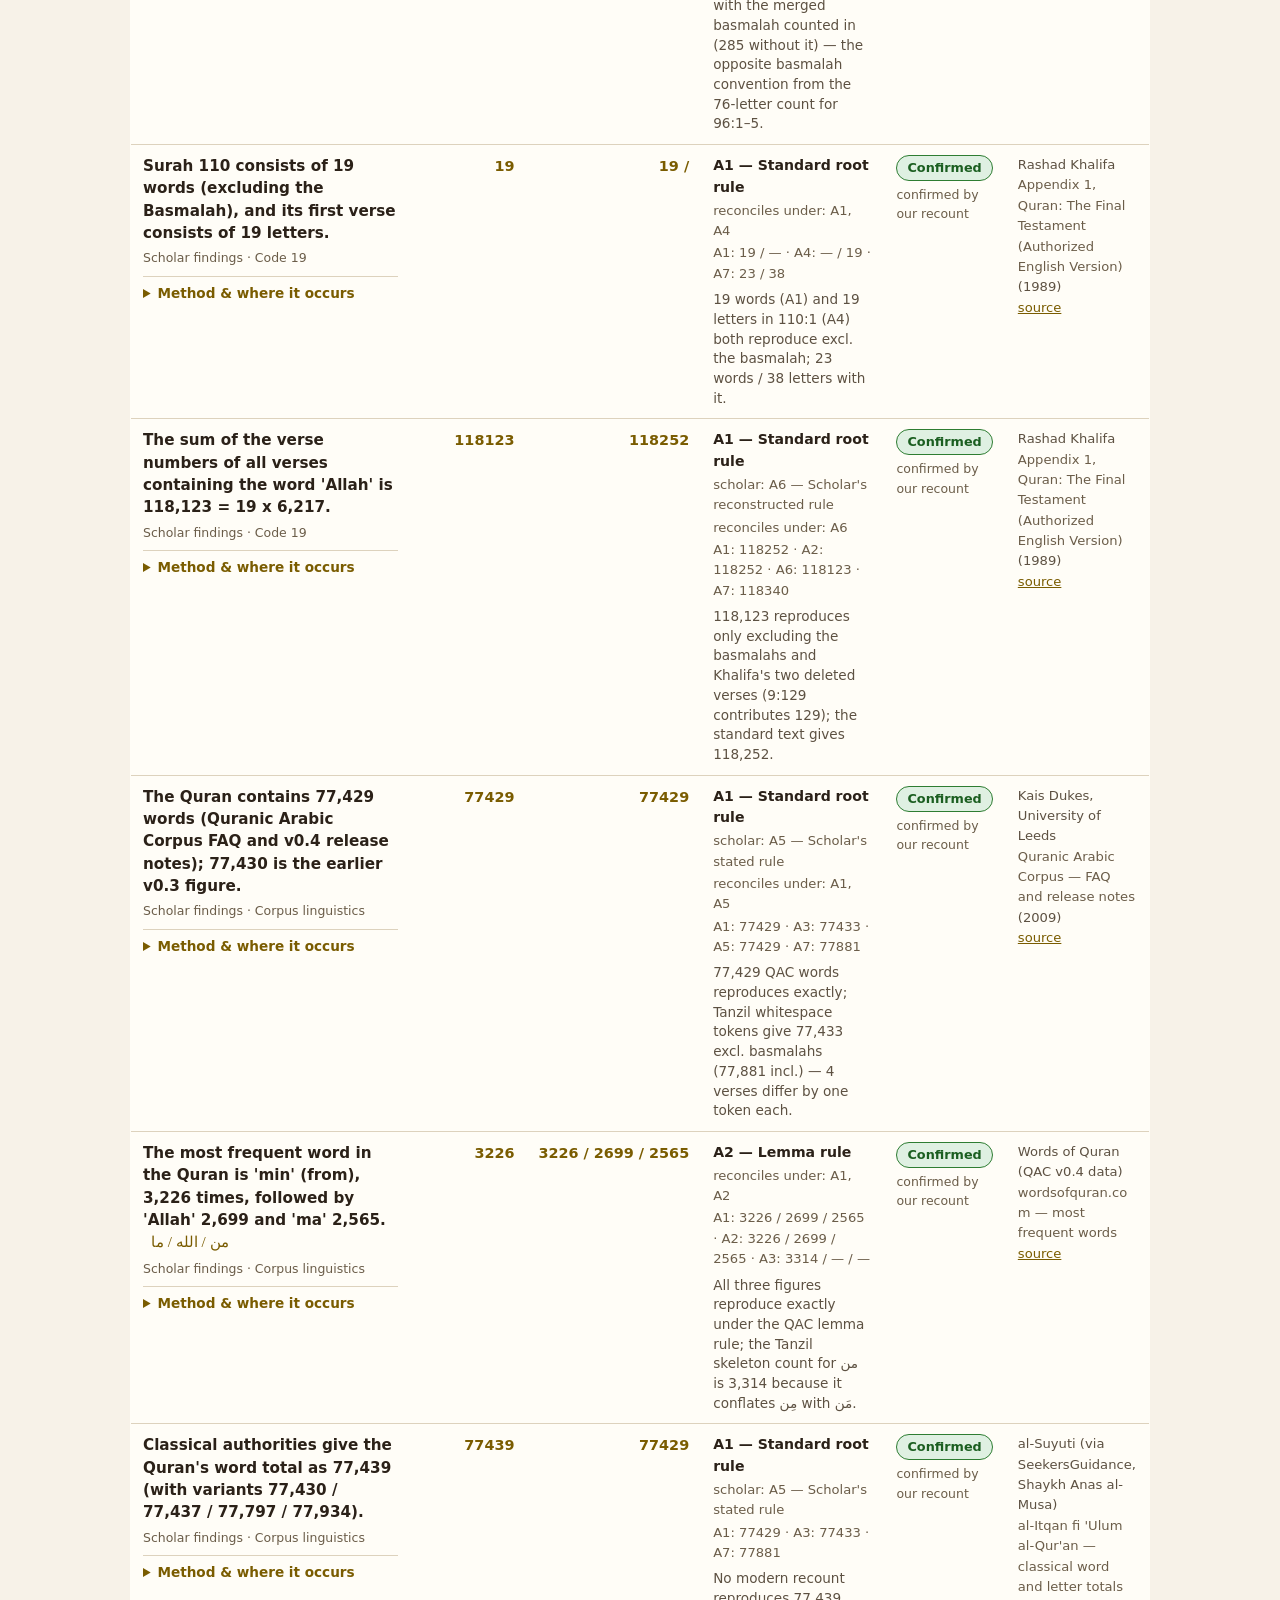
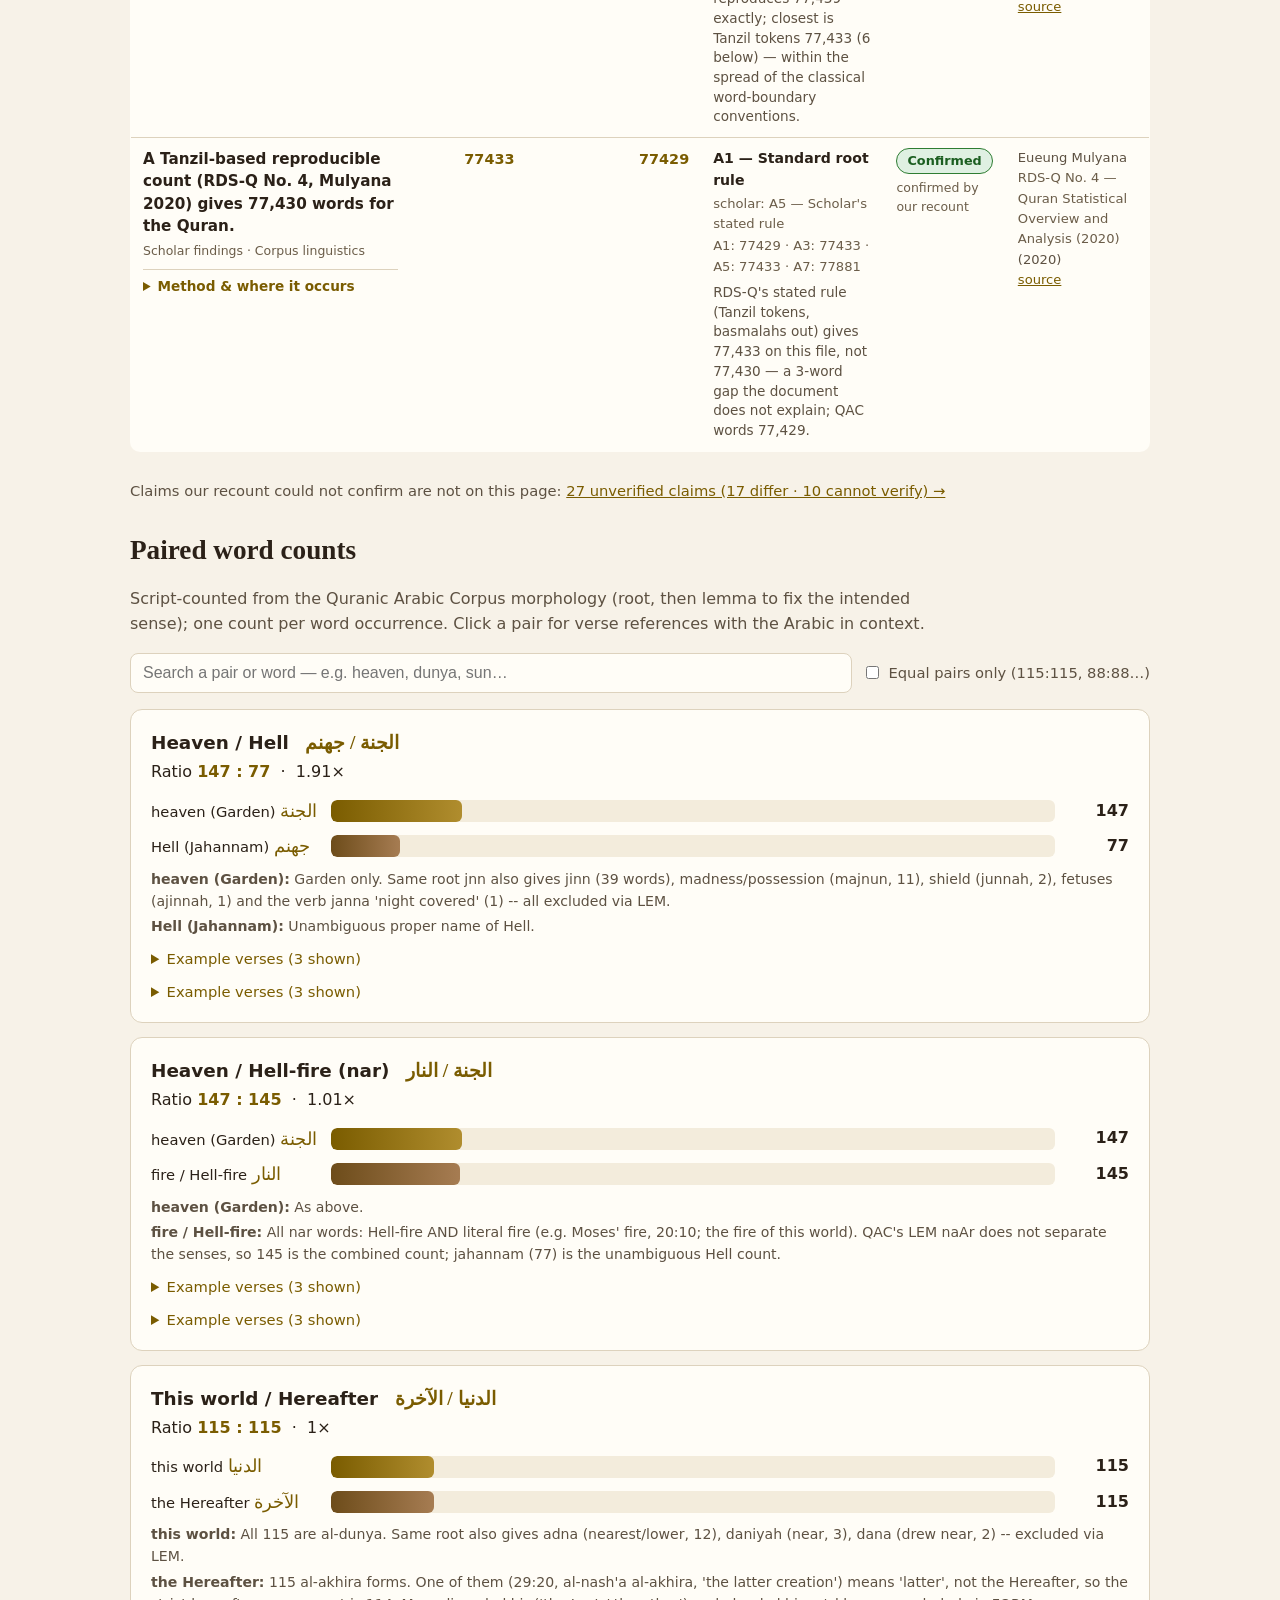
==== commit a1808811: "Surah list + recite links, beige/gold/green theme, more-than-99 Names note, humble intro" ====
--- a/web/index.html
+++ b/web/index.html
@@ -23,6 +23,7 @@
 <nav class="tabs" aria-label="Sections">
   <a class="tab" href="#about">About the Quran</a>
   <a class="tab" href="#corpus">The corpus in numbers</a>
+  <a class="tab" href="#surahs">Surahs</a>
   <a class="tab" href="#verified">Verified counts</a>
   <a class="tab" href="#pairs">Paired counts</a>
   <a class="tab" href="#names">Names of God</a>
@@ -30,6 +31,13 @@
 </nav>
 
 <main>
+  <!-- ============ INTRO ============ -->
+  <p class="intro">miracleMath is a humble attempt to understand the Quran through its numbers —
+    what the text itself says, counted carefully and checked against the sources, not a claim of
+    authority. Every count here is computed by script from the Quranic Arabic Corpus and can be
+    re-checked from the data in the repo. Where a published claim could not be confirmed, it is
+    labelled as such and kept on a separate page.</p>
+
   <!-- ============ 1. ABOUT THE QURAN ============ -->
   <section id="about" class="panel active">
     <div class="panel-head">
@@ -46,6 +54,24 @@
       <p>Script-computed totals for the corpus this site counts from, with the counting rule for each number.</p>
     </div>
     <div id="corpus-table"></div>
+  </section>
+
+  <!-- ============ 2b. SURAHS ============ -->
+  <section id="surahs" class="panel active">
+    <div class="panel-head">
+      <h2>Surahs</h2>
+      <p id="surahs-totals">114 surahs · 30 juz</p>
+      <div class="controls">
+        <input id="surah-search" type="search" placeholder="Search a surah — e.g. Yasin, 36, Rahman…" aria-label="Search surahs">
+        <select id="surah-type" aria-label="Filter by revelation">
+          <option value="all">Meccan &amp; Medinan</option>
+          <option value="Meccan">Meccan only</option>
+          <option value="Medinan">Medinan only</option>
+        </select>
+      </div>
+      <p class="tally" id="surahs-tally"></p>
+    </div>
+    <div id="surahs-list"></div>
   </section>
 
   <!-- ============ 3. VERIFIED COUNTS ============ -->
@@ -94,7 +120,15 @@
   <section id="names" class="panel active">
     <div class="panel-head">
       <h2>The 99 Names of God <span class="ar">أَسْمَاءُ ٱللَّهِ ٱلْحُسْنَىٰ</span></h2>
-      <p>Occurrences of each Name in the Arabic text, matched by lemma in the Quranic Arabic Corpus. A Name counts only where the word is used of God; excluded occurrences are listed per Name. 24 Names do not occur in the Quran at all.</p>
+      <p>These are the famous ninety-nine — al-Asmāʾ al-Ḥusnā, the Beautiful Names — from the
+        hadith of the ninety-nine names: “Allah has ninety-nine names, one hundred less one;
+        whoever learns them will enter Paradise” (Sahih al-Bukhari 7392; Sahih Muslim 2677).
+        Ninety-nine is not a ceiling: scholars agree the hadith does not limit Allah's names
+        to this number, and the Quran uses more names and attributes of Allah than these 99.
+        Below, each Name is counted in the Arabic text, matched by lemma in the Quranic Arabic
+        Corpus. A Name counts only where the word is used of God; excluded occurrences are
+        listed per Name. 24 Names do not occur in the Quran at all.</p>
+      <div id="more-names"></div>
       <div class="controls">
         <input id="name-search" type="search" placeholder="Search a Name — e.g. Rahim, Aziz, Nur…" aria-label="Search Names">
         <select id="name-filter" aria-label="Filter Names">
--- a/web/styles.css
+++ b/web/styles.css
@@ -1,18 +1,25 @@
-/* miracleMath — dark laboratory / data-viz theme, research-site style:
-   one-line header, data tables first, prose trimmed to labels and reasons. */
+/* miracleMath — light professional theme: warm beige background, gold-brown
+   accents, green reserved for verified/confirmed states. Serif headings,
+   clean tables, generous whitespace.
+   Contrast (WCAG AA, normal text): ink 14.11:1 on bg / 15.48:1 on panel;
+   muted 6.92:1 / 7.59:1; faint 5.73:1 / 6.28:1 (5.43:1 on panel2);
+   gold-text 5.60:1 / 6.15:1 (5.31:1 on panel2); green 5.93:1 / 6.50:1;
+   badge ok 6.63:1, bad 5.72:1, warn 6.25:1; tab-active text 4.81:1. */
 :root{
-  --bg:#0b1220; --bg2:#0e1729; --panel:#111c31; --panel2:#0d1526;
-  --ink:#e8eef7; --muted:#9fb0c7; --faint:#6b7d97;
-  --cyan:#22d3ee; --teal:#2dd4bf; --gold:#eab308; --gold-dim:#a16207;
-  --red:#f87171; --green:#4ade80; --amber:#fbbf24;
-  --line:#1e2d4a; --chip:#16233c;
+  --bg:#f7f2e8; --bg2:#f3ecdc; --panel:#fffdf7; --panel2:#f3ecdc;
+  --ink:#2b2118; --muted:#5d5142; --faint:#6b5d49;
+  --gold:#8a6d1f; --gold-text:#7a5c00; --gold-dim:#a68a3c;
+  --red:#b3261e; --green:#166b2d; --green-dark:#1b5e20; --amber:#7a5200;
+  --line:#ddd2bd; --chip:#efe6d0;
 }
 *{box-sizing:border-box}
-html{scroll-behavior:smooth}
+html{scroll-behavior:smooth;scroll-padding-top:76px}
+/* scroll-padding-top keeps anchor jumps (#verified etc.) clear of the
+   sticky .tabs bar, which would otherwise cover the section's first line. */
 body{margin:0;background:var(--bg);color:var(--ink);
   font-family:system-ui,-apple-system,"Segoe UI",Roboto,Helvetica,Arial,sans-serif;
   line-height:1.55}
-a{color:var(--cyan)}
+a{color:var(--gold-text)}
 code{font-family:ui-monospace,SFMono-Regular,Menlo,monospace;font-size:.86em;
   background:var(--chip);padding:.1em .35em;border-radius:4px}
 .ar{font-family:"Traditional Arabic","Amiri","Scheherazade New",serif;
@@ -27,20 +34,30 @@
 .meta-line{color:var(--muted);font-size:.9rem;margin:6px 0 8px}
 .meta-line #tally-line{color:var(--ink)}
 .stats{color:var(--faint);font-size:.85rem}
-.stats b{color:var(--cyan);font-variant-numeric:tabular-nums}
+.stats b{color:var(--gold-text);font-variant-numeric:tabular-nums}
+
+/* humble intro, top of the main page */
+.intro{font-family:Georgia,"Times New Roman",serif;font-size:1.06rem;line-height:1.6;
+  color:#3d3222;background:var(--panel2);border-left:4px solid var(--gold);
+  border-radius:0 10px 10px 0;padding:16px 20px;margin:22px 0 0}
 
 /* tabs */
 .tabs{position:sticky;top:0;z-index:10;display:flex;flex-wrap:wrap;gap:6px;
   max-width:1060px;margin:0 auto;padding:12px 20px;
-  background:rgba(11,18,32,.96);border-bottom:1px solid var(--line)}
+  background:rgba(247,242,232,.97);border-bottom:1px solid var(--line)}
 .tab{background:var(--chip);color:var(--muted);border:1px solid var(--line);
-  border-radius:999px;padding:8px 16px;font-size:.92rem;cursor:pointer}
+  border-radius:999px;padding:8px 16px;font-size:.92rem;cursor:pointer;text-decoration:none}
 .tab:hover{color:var(--ink)}
-.tab.active{background:var(--cyan);color:#06222a;border-color:var(--cyan);font-weight:700}
+.tab.active{background:var(--gold);color:#fffdf7;border-color:var(--gold);font-weight:700}
 
 main{max-width:1060px;margin:0 auto;padding:8px 20px 40px}
-.panel{display:none}
+.panel{display:block}
 .panel.active{display:block}
+.sample-note{color:#8a5a00;font-size:.9rem;font-weight:700}
+.unverified-banner{background:#fdecea;border:1px solid #d32f2f;border-radius:10px;
+  padding:12px 16px;color:var(--ink);font-size:.95rem;margin:12px 0}
+.unverified-banner a{color:var(--gold-text)}
+#unverified-list h3, #method h3{font-family:Georgia,serif;font-size:1.25rem;margin:26px 0 4px}
 .panel-head h2{font-family:Georgia,serif;font-size:1.7rem;margin:26px 0 6px}
 .panel-head h3{font-family:Georgia,serif;font-size:1.25rem;margin:26px 0 4px}
 .panel-head p{color:var(--muted);max-width:820px}
@@ -63,20 +80,26 @@
 .data-table thead th{background:var(--panel2);color:var(--muted);
   font-size:.8rem;text-transform:uppercase;letter-spacing:.05em;white-space:nowrap}
 .data-table tbody tr:last-child th,.data-table tbody tr:last-child td{border-bottom:none}
-.data-table tbody tr:hover{background:rgba(34,211,238,.04)}
-.data-table.compact th{width:150px;color:var(--cyan);font-weight:700;white-space:nowrap}
+.data-table tbody tr:hover{background:rgba(122,92,0,.05)}
+.data-table.compact th{width:150px;color:var(--gold-text);font-weight:700;white-space:nowrap}
 .data-table.compact td{color:var(--muted)}
 .data-table.compact td b,.data-table.compact td strong{color:var(--ink)}
 
-/* findings table */
-.f-table .c-claim{min-width:280px}
+/* findings table — narrower column floors + wrapping headers so the table
+   fits its 1020px container at desktop widths instead of overflowing into
+   a horizontal scroll (the unverified page's table was ~60px too wide:
+   280+180+140 floors plus nowrap headers). overflow-wrap is a safety net
+   for long unbreakable tokens (e.g. URLs in a reason). */
+.f-table thead th{white-space:normal}
+.f-table td{overflow-wrap:anywhere}
+.f-table .c-claim{min-width:220px}
 .f-table .c-claim b{font-size:.95rem;line-height:1.4}
-.f-table .c-claim .ar{color:var(--gold);font-size:1.05em;margin-left:8px}
+.f-table .c-claim .ar{color:var(--gold-text);font-size:1.05em;margin-left:8px}
 .f-table .c-num{white-space:nowrap;font-weight:700;font-variant-numeric:tabular-nums;
-  color:var(--cyan);text-align:right}
-.f-table .c-assume{min-width:180px}
+  color:var(--gold-text);text-align:right}
+.f-table .c-assume{min-width:150px}
 .f-table .c-verdict{white-space:nowrap}
-.f-table .c-src{font-size:.82rem;color:var(--muted);min-width:140px}
+.f-table .c-src{font-size:.82rem;color:var(--muted);min-width:120px}
 .f-table .c-src .src-title{color:var(--faint)}
 .cat-tag{color:var(--faint);font-size:.78rem;margin-top:4px}
 .assume-label{font-weight:700;font-size:.88rem}
@@ -84,46 +107,51 @@
 .reason{color:var(--muted);font-size:.85rem;margin-top:6px;line-height:1.45}
 .conf{color:var(--faint);font-size:.78rem;margin-top:4px;max-width:130px;white-space:normal}
 .f-table details.method{margin-top:8px;border-top:1px solid var(--line);padding-top:6px}
-.f-table details.method summary{cursor:pointer;color:var(--cyan);font-size:.85rem;font-weight:600}
+.f-table details.method summary{cursor:pointer;color:var(--gold-text);font-size:.85rem;font-weight:600}
 .f-table details.method p{margin:8px 0;font-size:.88rem;color:var(--muted)}
 .f-table details.method p b{color:var(--ink)}
 .f-table .loc-list{display:block;max-height:180px;overflow:auto;margin-top:4px;
   font-size:.84rem;line-height:1.7;color:var(--faint);
-  border:1px solid var(--line);border-radius:8px;padding:8px 10px;background:rgba(255,255,255,.02)}
+  border:1px solid var(--line);border-radius:8px;padding:8px 10px;background:rgba(122,92,0,.04)}
+
+/* surah table */
+.type-tag{display:inline-block;border-radius:999px;padding:2px 10px;font-size:.8rem;font-weight:700}
+.type-tag.meccan{background:#f3e8c8;color:#7a5c00;border:1px solid #c8a415}
+.type-tag.medinan{background:#e8e0cc;color:#3d3222;border:1px solid #b8a67e}
 
 /* pair cards */
 .pair{background:var(--panel);border:1px solid var(--line);border-radius:12px;
   padding:18px 20px;margin:14px 0}
 .pair h3{margin:0 0 2px;font-size:1.15rem}
-.pair h3 .ar{color:var(--gold);font-size:1.05em;margin-left:10px}
-.pair .ratio{color:var(--cyan);font-weight:700}
+.pair h3 .ar{color:var(--gold-text);font-size:1.05em;margin-left:10px}
+.pair .ratio{color:var(--gold-text);font-weight:700}
 .bars{margin:12px 0 6px}
 .bar-row{display:grid;grid-template-columns:170px 1fr 64px;gap:10px;align-items:center;margin:7px 0}
 .bar-row .lbl{font-size:.92rem}
-.bar-row .lbl .ar{color:var(--gold)}
+.bar-row .lbl .ar{color:var(--gold-text)}
 .bar-track{background:var(--bg2);border-radius:6px;height:22px;overflow:hidden}
 .bar-fill{height:100%;border-radius:6px;min-width:2px}
-.fill-a{background:linear-gradient(90deg,#0e7490,var(--cyan))}
-.fill-b{background:linear-gradient(90deg,#92610a,var(--gold))}
+.fill-a{background:linear-gradient(90deg,#7a5c00,#b08d2e)}
+.fill-b{background:linear-gradient(90deg,#6d4c1a,#a67c52)}
 .bar-row .num{text-align:right;font-weight:700;font-variant-numeric:tabular-nums}
 .pair .notes{color:var(--muted);font-size:.88rem;margin:8px 0 0}
 .pair .notes p{margin:4px 0}
 .pair details{margin-top:10px}
-.pair summary{cursor:pointer;color:var(--cyan);font-size:.92rem}
+.pair summary{cursor:pointer;color:var(--gold-text);font-size:.92rem}
 .refs{margin:10px 0 0;padding:0;list-style:none}
 .refs li{background:var(--panel2);border:1px solid var(--line);border-radius:8px;
   padding:10px 12px;margin:8px 0}
-.refs .ref-tag{color:var(--cyan);font-size:.82rem;font-weight:700}
+.refs .ref-tag{color:var(--gold-text);font-size:.82rem;font-weight:700}
 .refs .verse{font-family:"Traditional Arabic","Amiri",serif;font-size:1.25rem;
   direction:rtl;text-align:right;line-height:2;margin:6px 0 2px}
-.refs .word{color:var(--gold)}
+.refs .word{color:var(--gold-text)}
 
 /* extras */
 .extras{display:grid;grid-template-columns:repeat(auto-fill,minmax(240px,1fr));gap:12px}
 .extra{background:var(--panel);border:1px solid var(--line);border-radius:10px;padding:14px 16px}
-.extra b{font-size:1.5rem;color:var(--gold);font-variant-numeric:tabular-nums}
+.extra b{font-size:1.5rem;color:var(--gold-text);font-variant-numeric:tabular-nums}
 .extra .t{display:block;font-weight:700;margin-top:2px}
-.extra .t .ar{color:var(--gold)}
+.extra .t .ar{color:var(--gold-text)}
 .extra p{color:var(--muted);font-size:.86rem;margin:6px 0 0}
 
 /* names */
@@ -138,31 +166,41 @@
 .name-grid{display:grid;grid-template-columns:repeat(auto-fill,minmax(300px,1fr));gap:12px}
 .name-card{background:var(--panel);border:1px solid var(--line);border-radius:10px;
   padding:14px 16px;cursor:pointer}
-.name-card:hover{border-color:var(--cyan)}
+.name-card:hover{border-color:var(--gold)}
 .name-card.zero{opacity:.75;border-style:dashed}
 .name-card h4{margin:0;font-size:1.05rem}
-.name-card h4 .ar{color:var(--gold);margin-left:8px}
+.name-card h4 .ar{color:var(--gold-text);margin-left:8px}
 .name-card .meaning{color:var(--muted);font-size:.9rem;margin:2px 0 8px}
 .name-card .count-line{display:flex;justify-content:space-between;font-size:.9rem}
-.name-card .count-line b{color:var(--cyan);font-variant-numeric:tabular-nums}
+.name-card .count-line b{color:var(--gold-text);font-variant-numeric:tabular-nums}
 .name-card .mini-bar{height:8px;background:var(--bg2);border-radius:4px;margin-top:6px;overflow:hidden}
-.name-card .mini-bar i{display:block;height:100%;background:var(--teal);border-radius:4px}
+.name-card .mini-bar i{display:block;height:100%;background:var(--gold);border-radius:4px}
 .name-card .zero-tag{color:var(--amber);font-weight:700;font-size:.85rem}
-.name-detail{background:var(--panel);border:1px solid var(--cyan);border-radius:12px;
+.name-detail{background:var(--panel);border:1px solid var(--gold);border-radius:12px;
   padding:18px 20px;margin:18px 0}
 .name-detail h3{margin:0 0 4px}
-.name-detail h3 .ar{color:var(--gold);margin-left:10px}
+.name-detail h3 .ar{color:var(--gold-text);margin-left:10px}
 .name-detail p{color:var(--muted)}
 .name-detail .kv{display:grid;grid-template-columns:repeat(auto-fit,minmax(150px,1fr));gap:8px;margin:12px 0}
 .name-detail .kv div{background:var(--panel2);border-radius:8px;padding:8px 12px}
-.name-detail .kv b{display:block;font-size:1.2rem;color:var(--cyan)}
-
-/* badges */
+.name-detail .kv b{display:block;font-size:1.2rem;color:var(--gold-text)}
+
+/* "More than 99" note under the Names intro */
+.more-names{background:var(--panel);border:1px solid var(--line);border-left:4px solid var(--gold);
+  border-radius:0 10px 10px 0;padding:14px 18px;margin:16px 0}
+.more-names h3{font-family:Georgia,serif;font-size:1.15rem;margin:0 0 4px}
+.more-names p{color:var(--muted);font-size:.92rem;margin:4px 0 8px}
+.more-names ul{margin:6px 0 0;padding-left:20px}
+.more-names li{margin:5px 0;font-size:.95rem}
+.more-names li .ar{color:var(--gold-text)}
+.more-names .ref-refs{color:var(--muted);font-size:.88rem}
+
+/* badges — green is reserved for verified/confirmed states */
 .badge{display:inline-block;border-radius:999px;padding:2px 10px;font-size:.8rem;font-weight:700}
-.badge.ok{background:#052e1b;color:var(--green);border:1px solid #14532d}
-.badge.warn{background:#2e2305;color:var(--amber);border:1px solid #713f12}
-.badge.bad{background:#2e0a0a;color:var(--red);border:1px solid #7f1d1d}
-.badge.cat{background:var(--chip);color:var(--cyan);border:1px solid var(--line)}
+.badge.ok{background:#dff0e2;color:var(--green-dark);border:1px solid #2e7d32}
+.badge.warn{background:#fff3cd;color:var(--amber);border:1px solid #c8a415}
+.badge.bad{background:#fdecea;color:var(--red);border:1px solid #d32f2f}
+.badge.cat{background:var(--chip);color:var(--gold-text);border:1px solid var(--line)}
 
 /* methodology */
 #tab-method h3{font-family:Georgia,serif;font-size:1.25rem;margin:26px 0 4px}
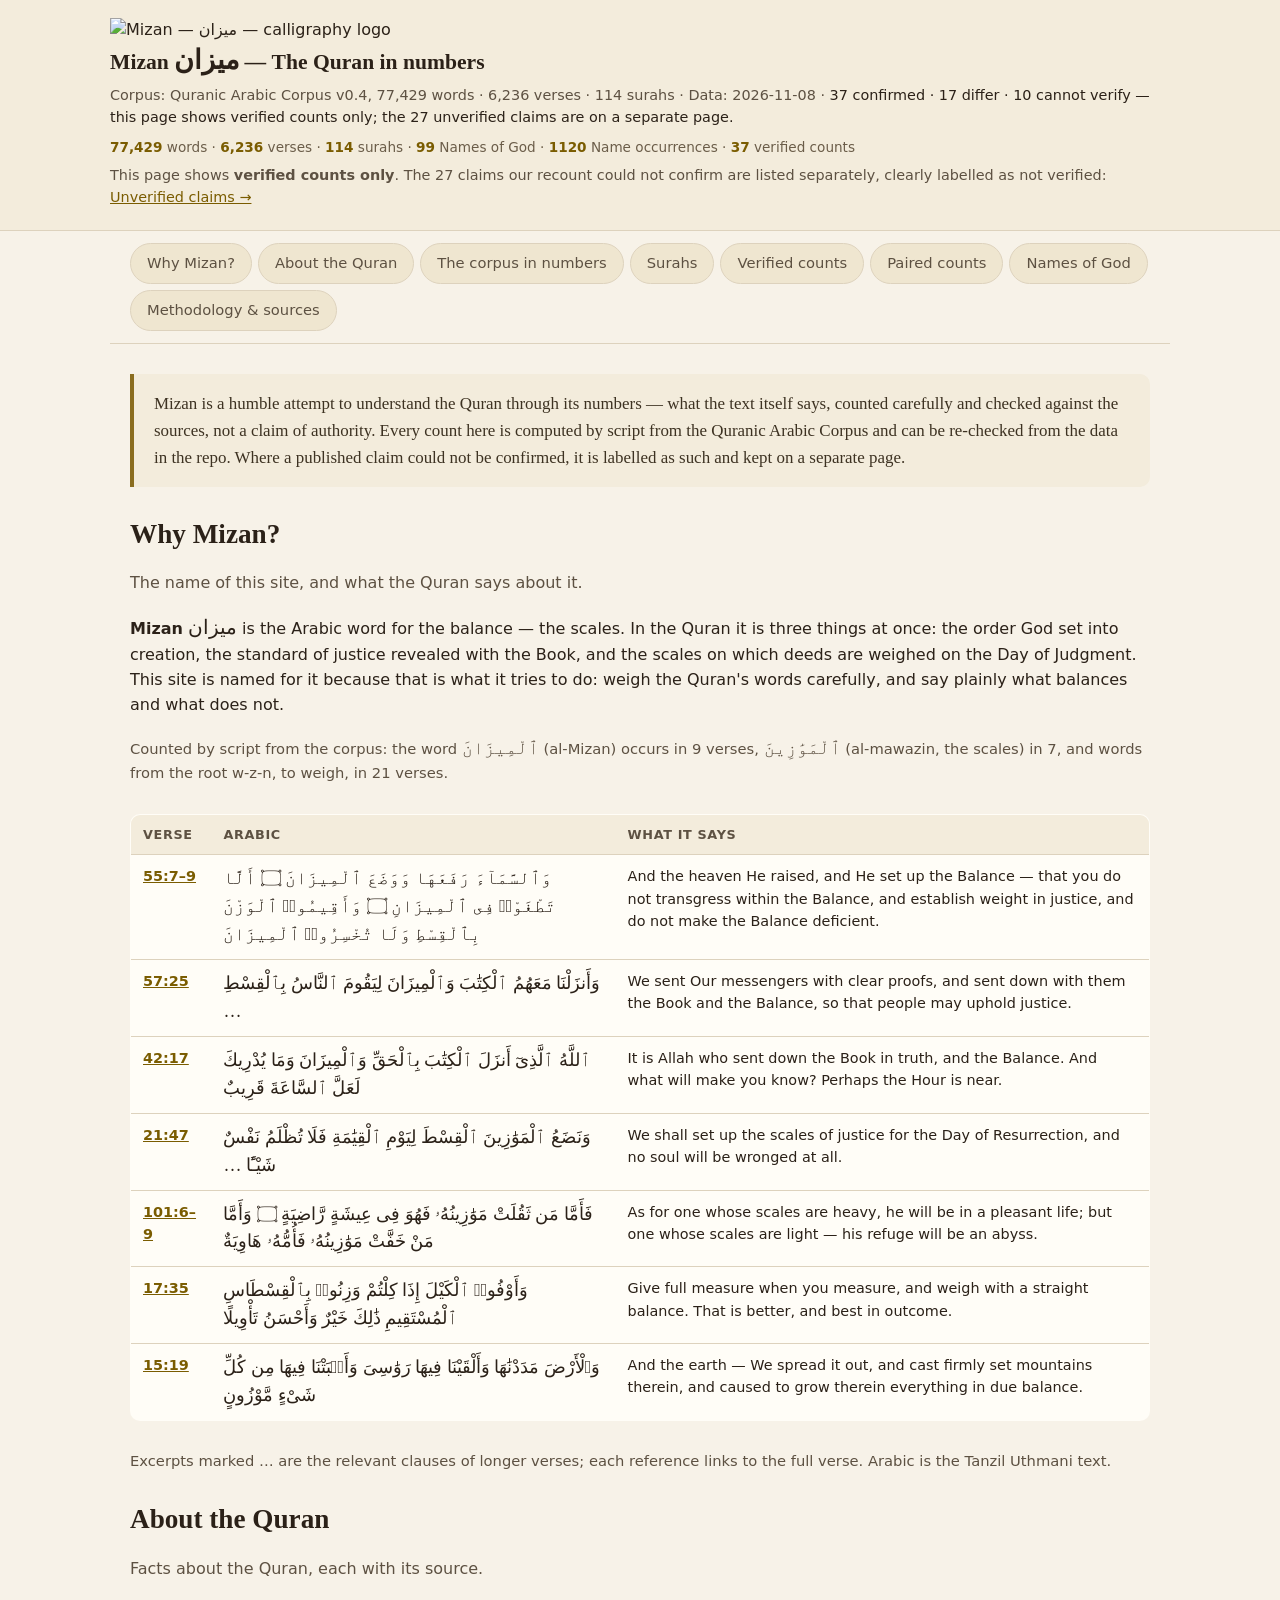
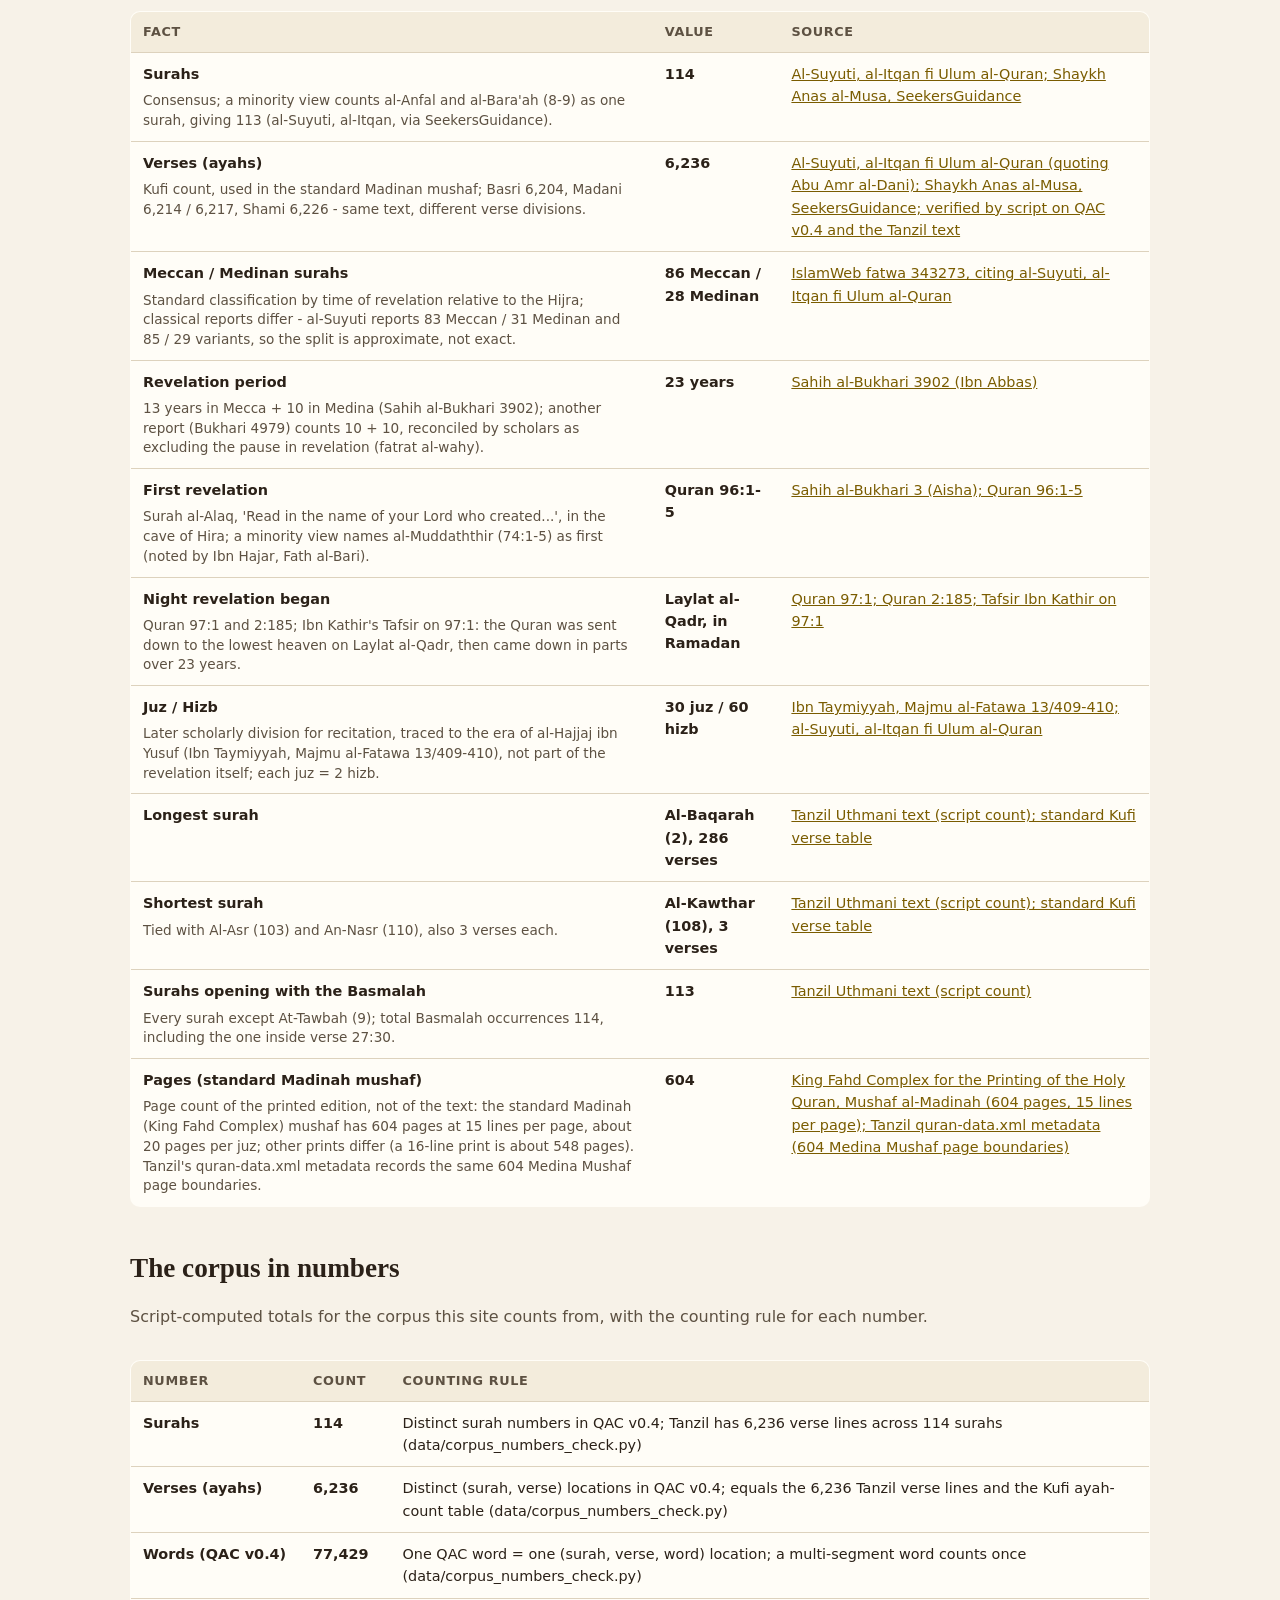
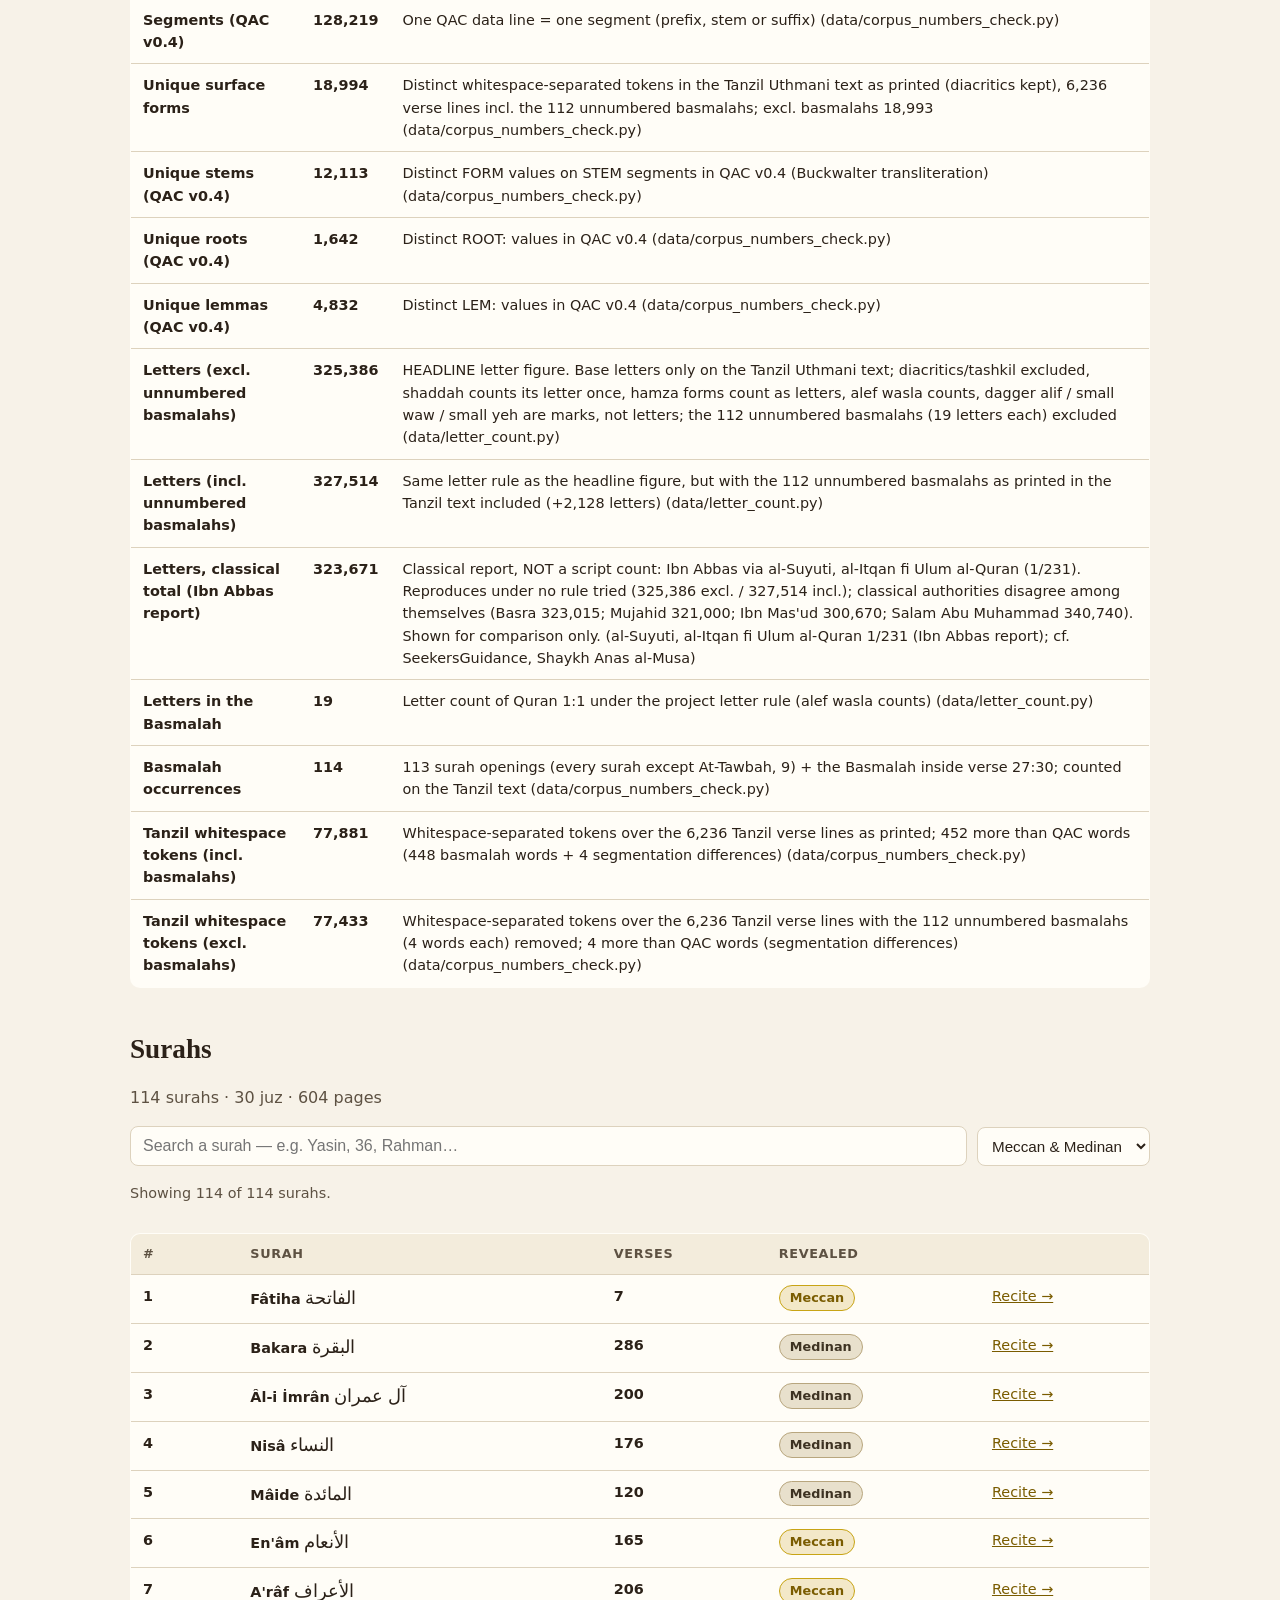
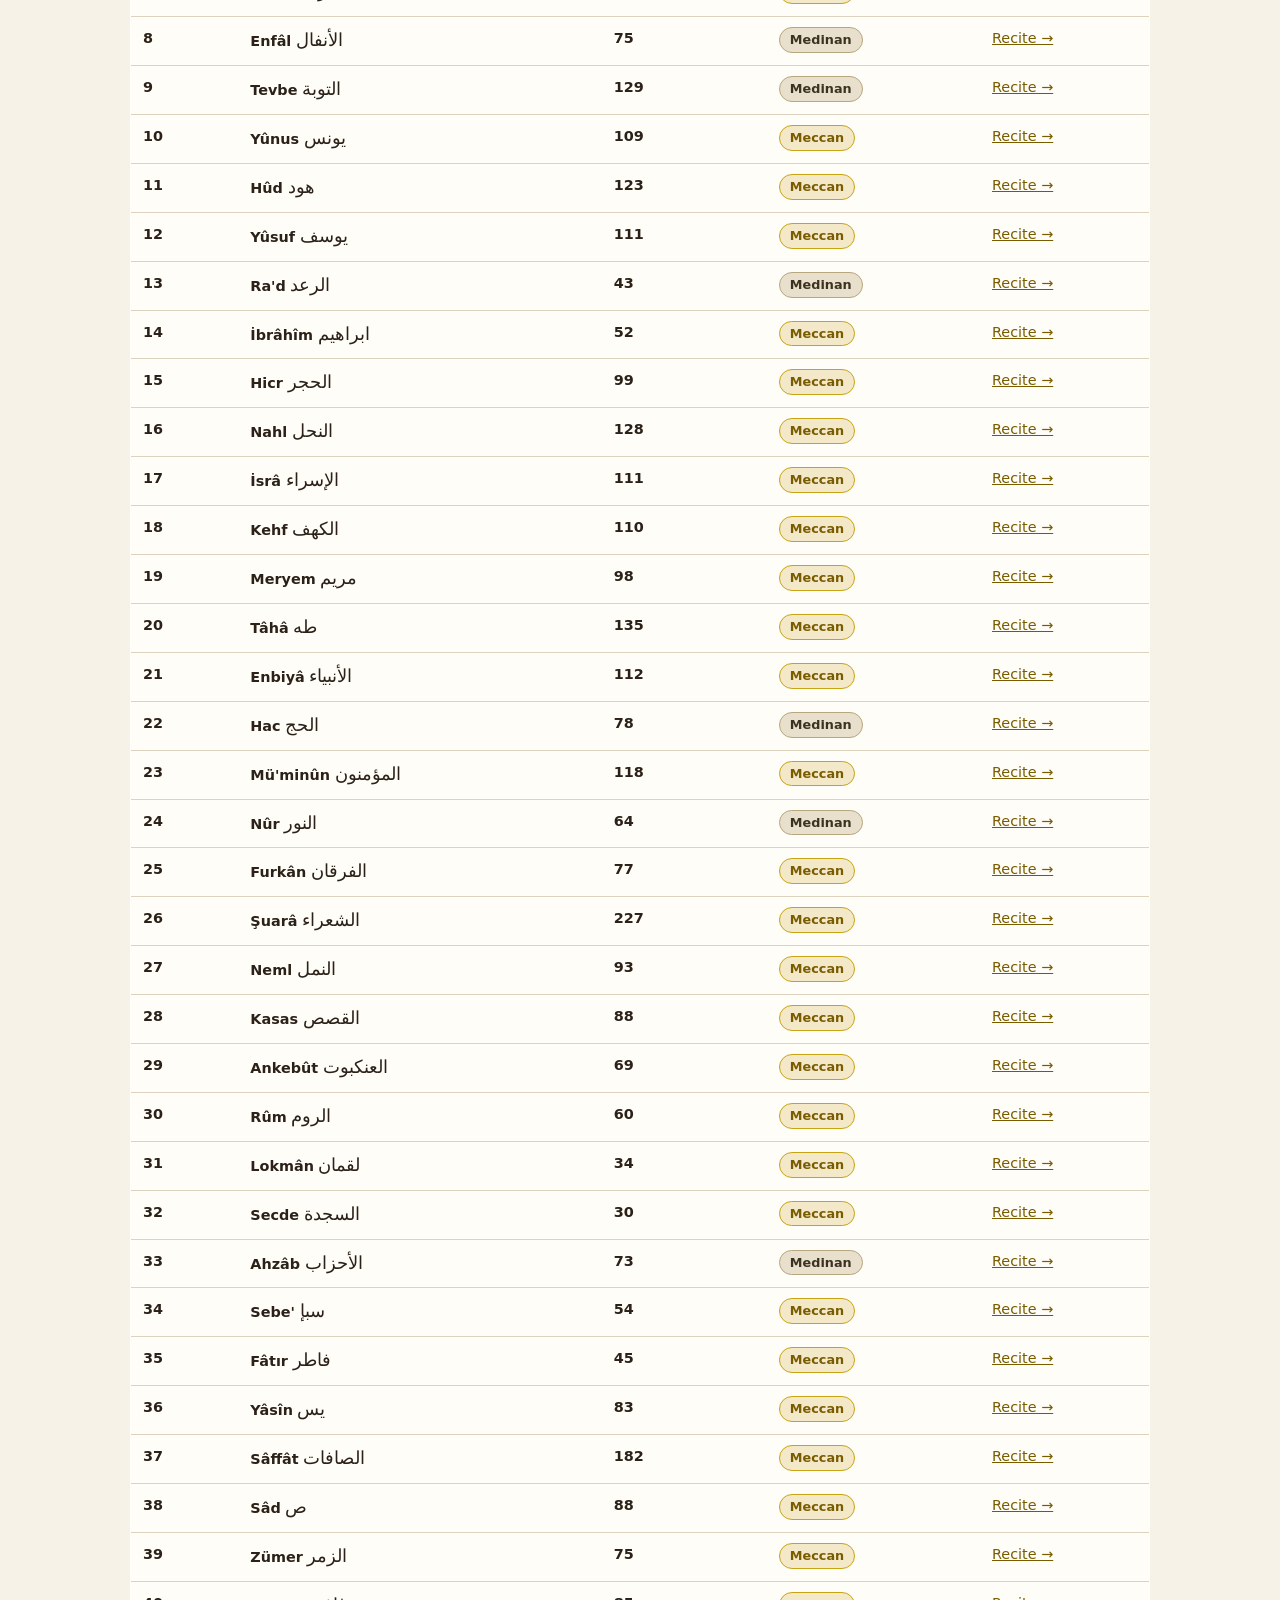
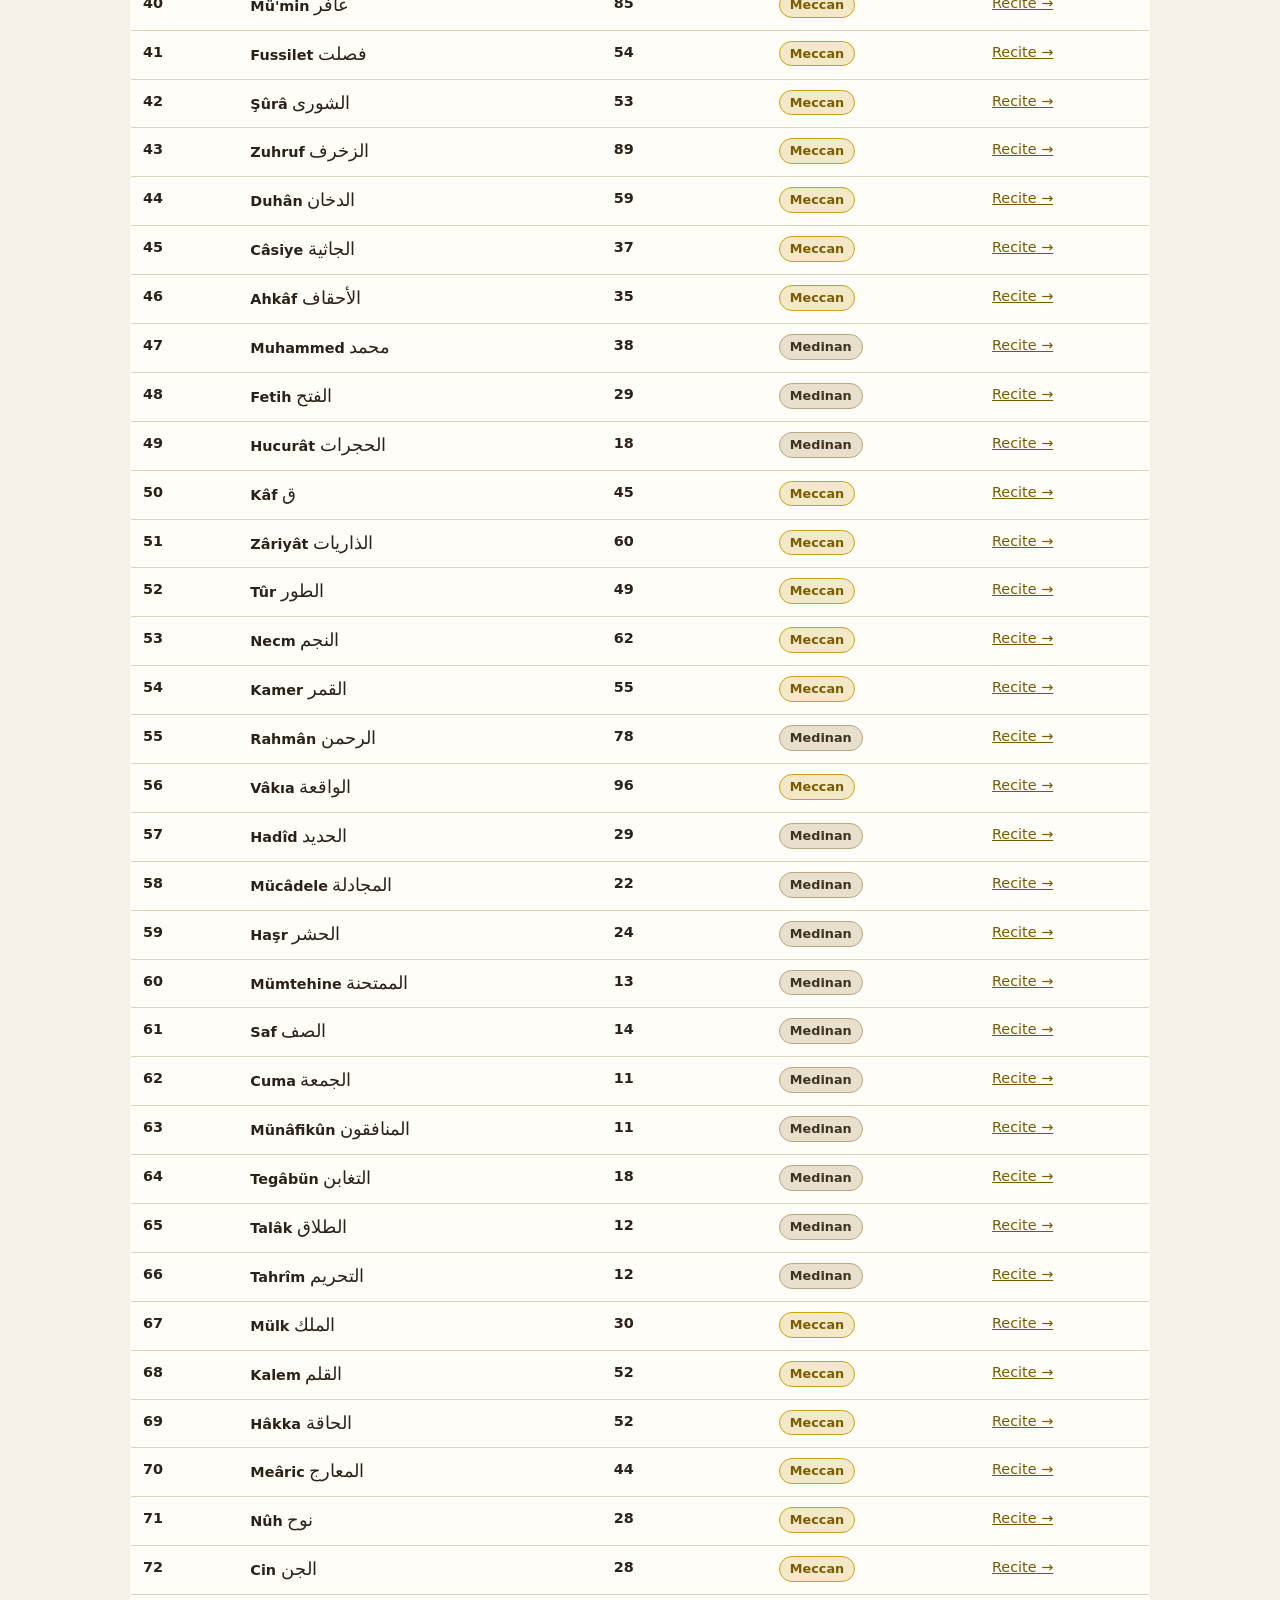
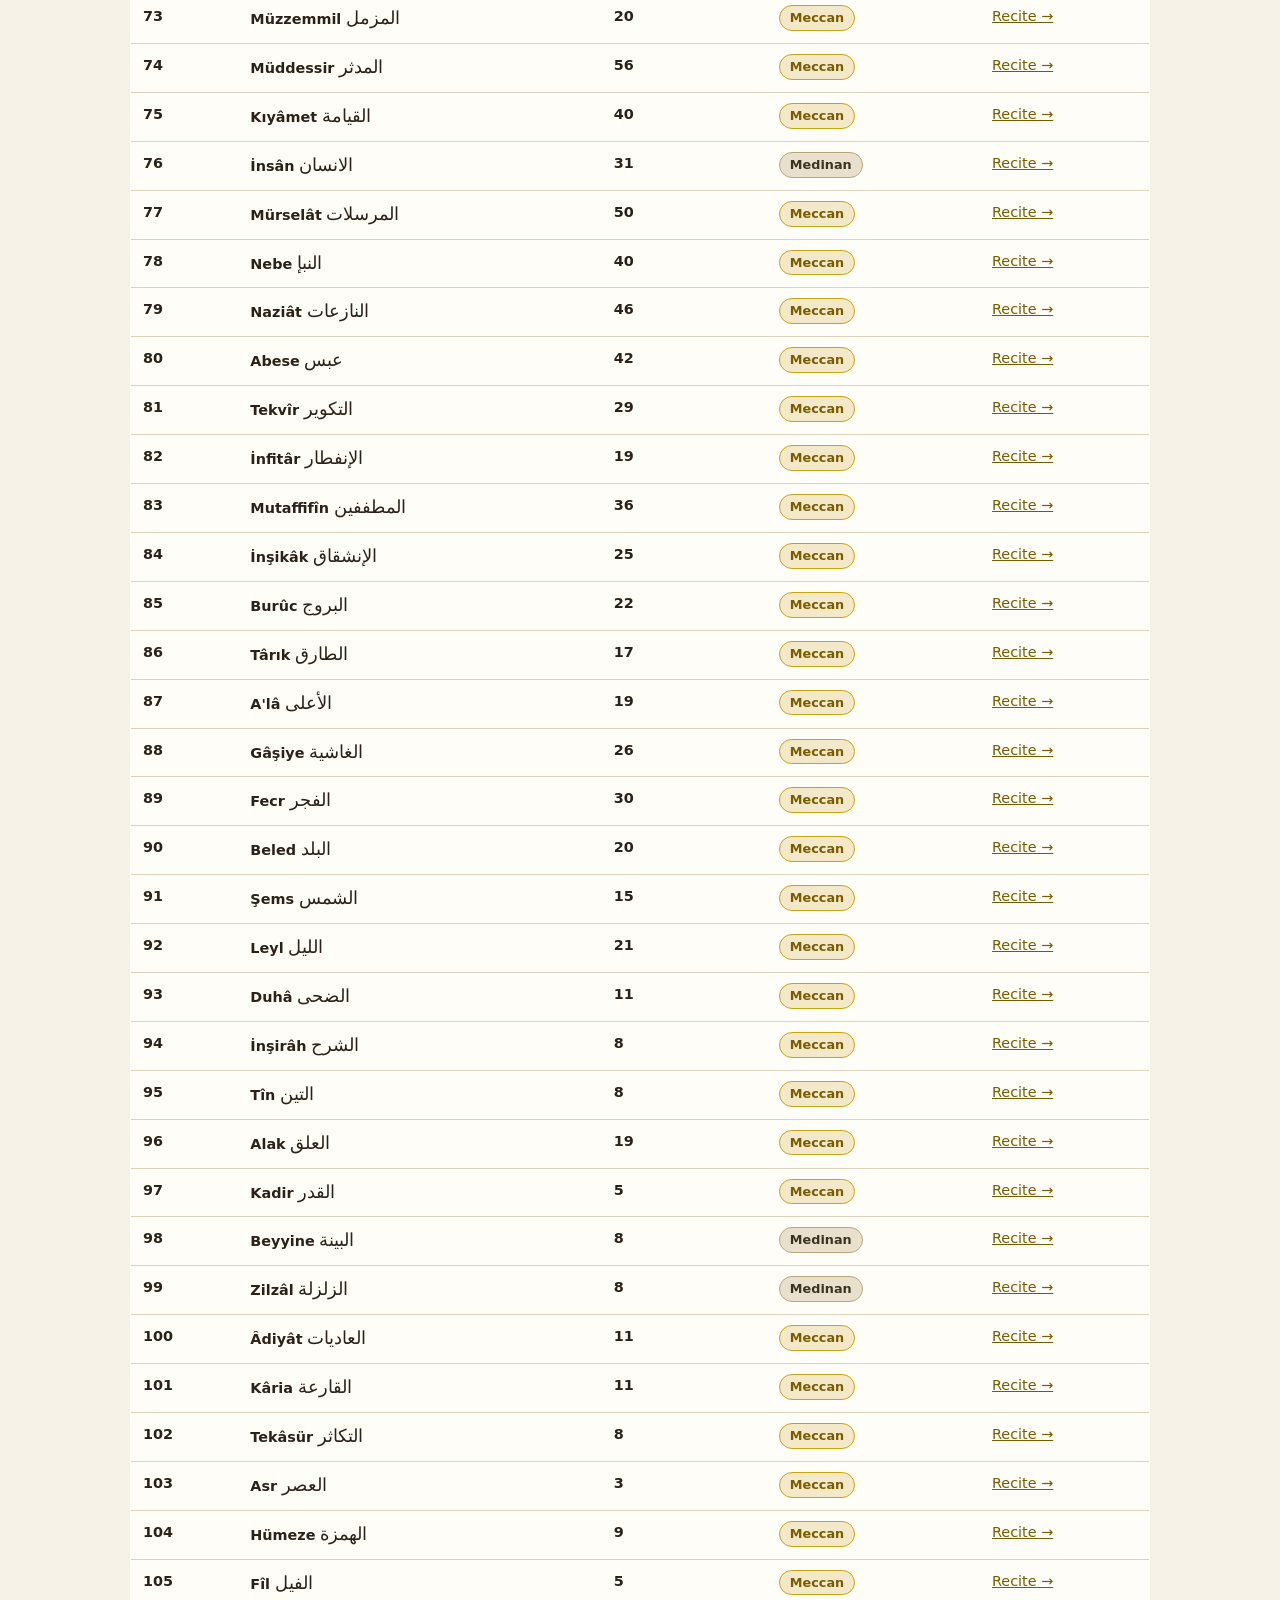
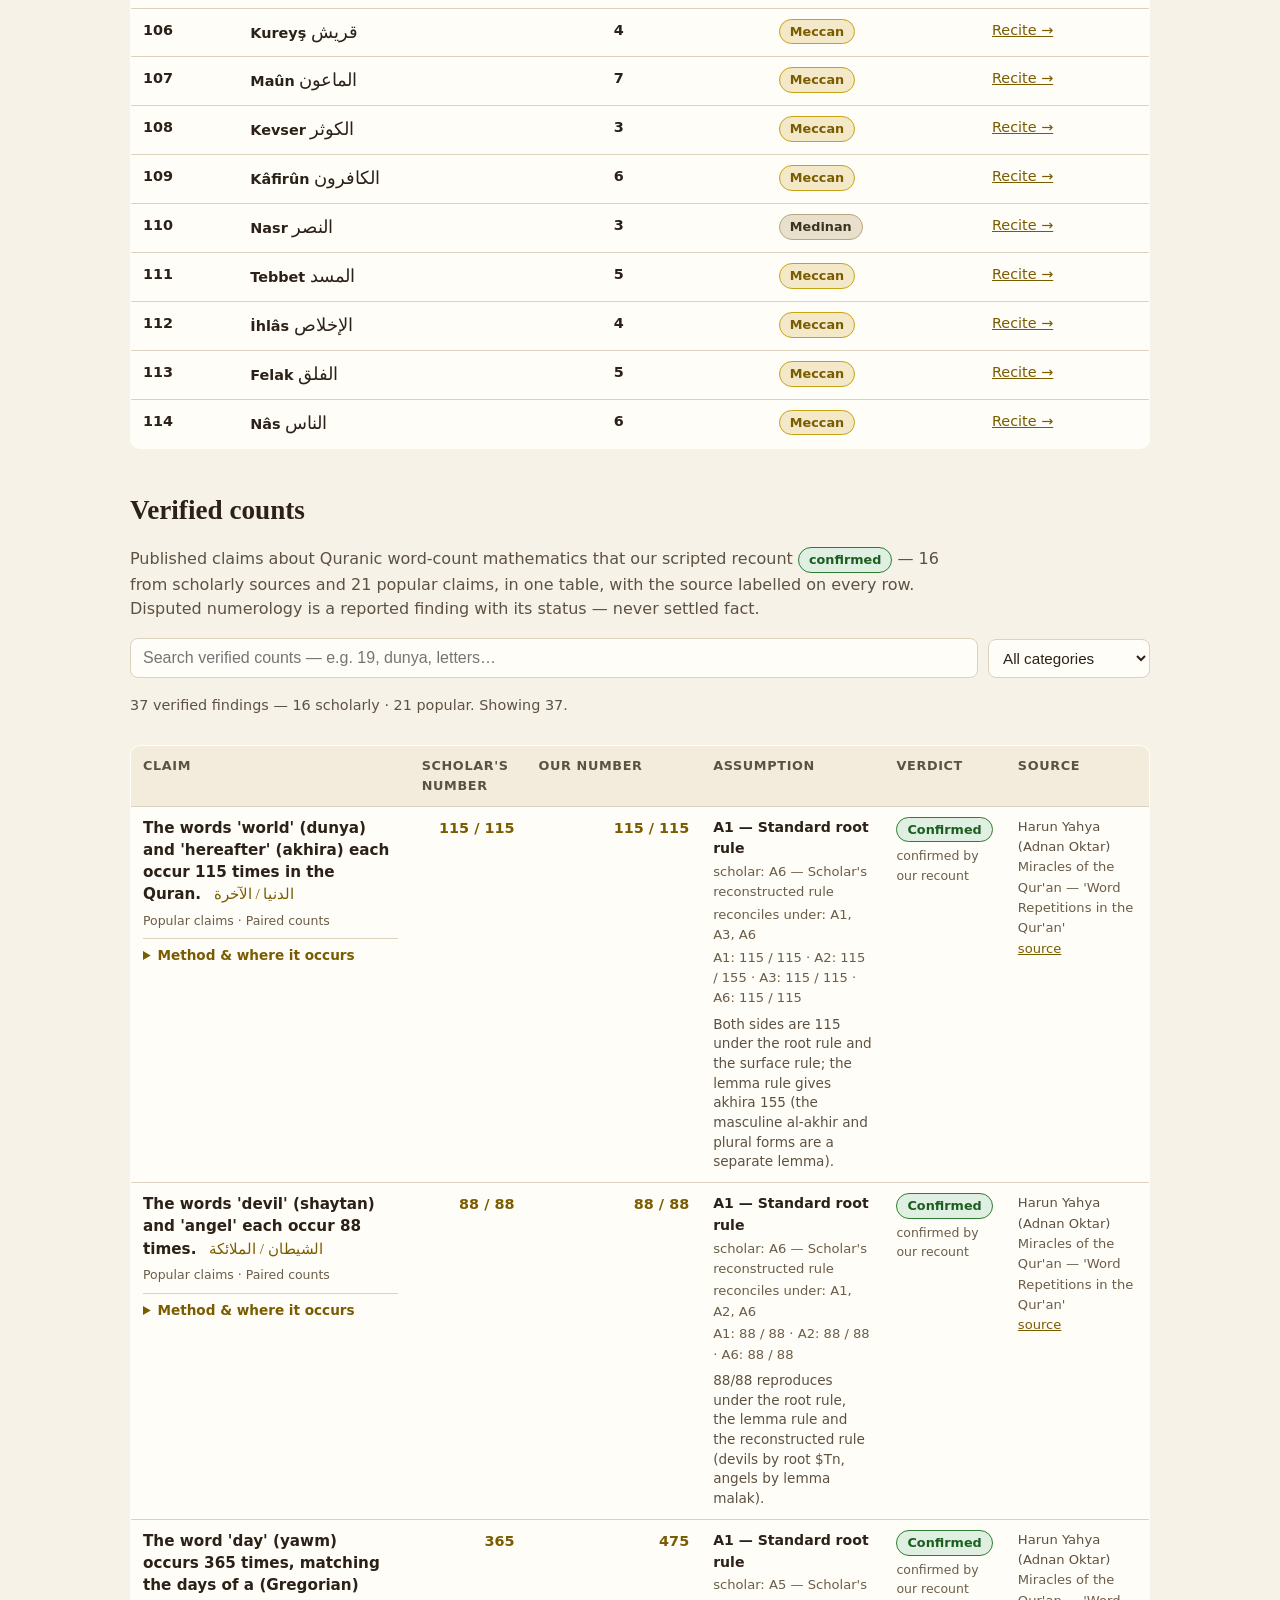
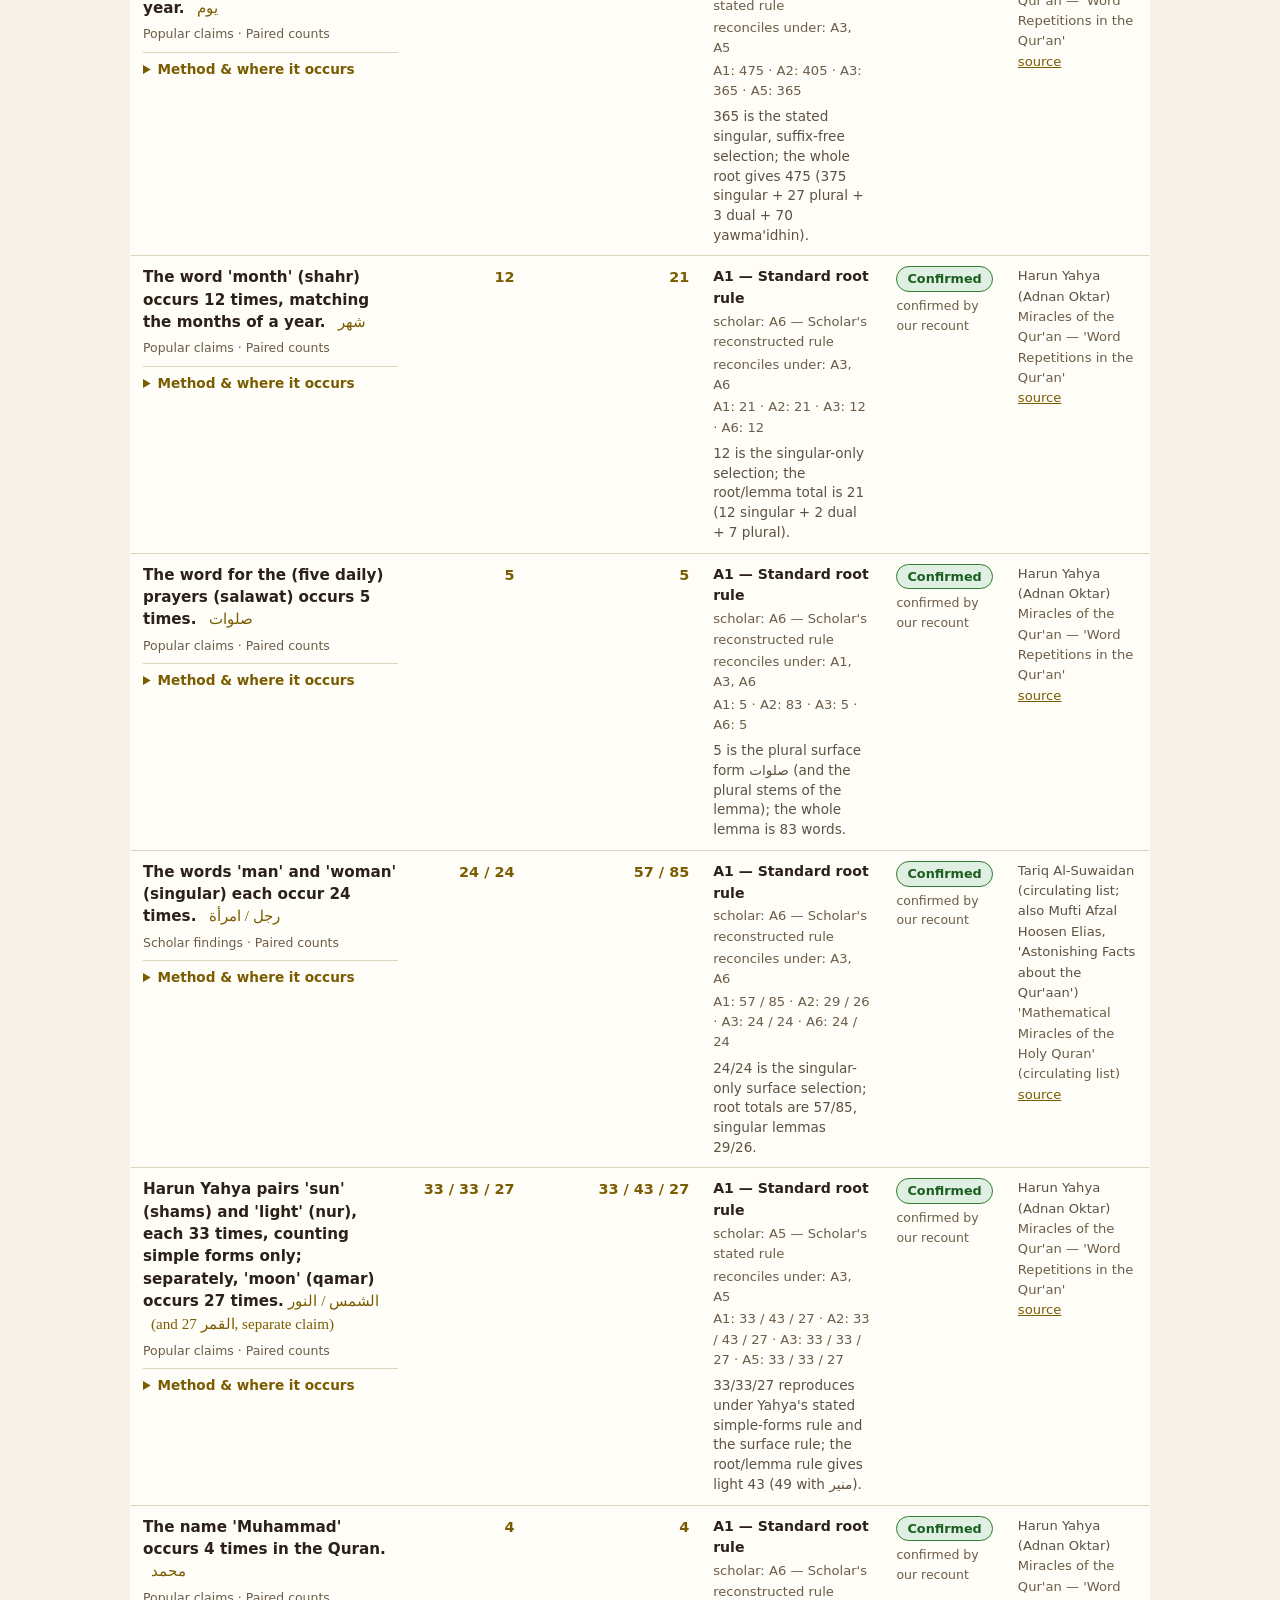
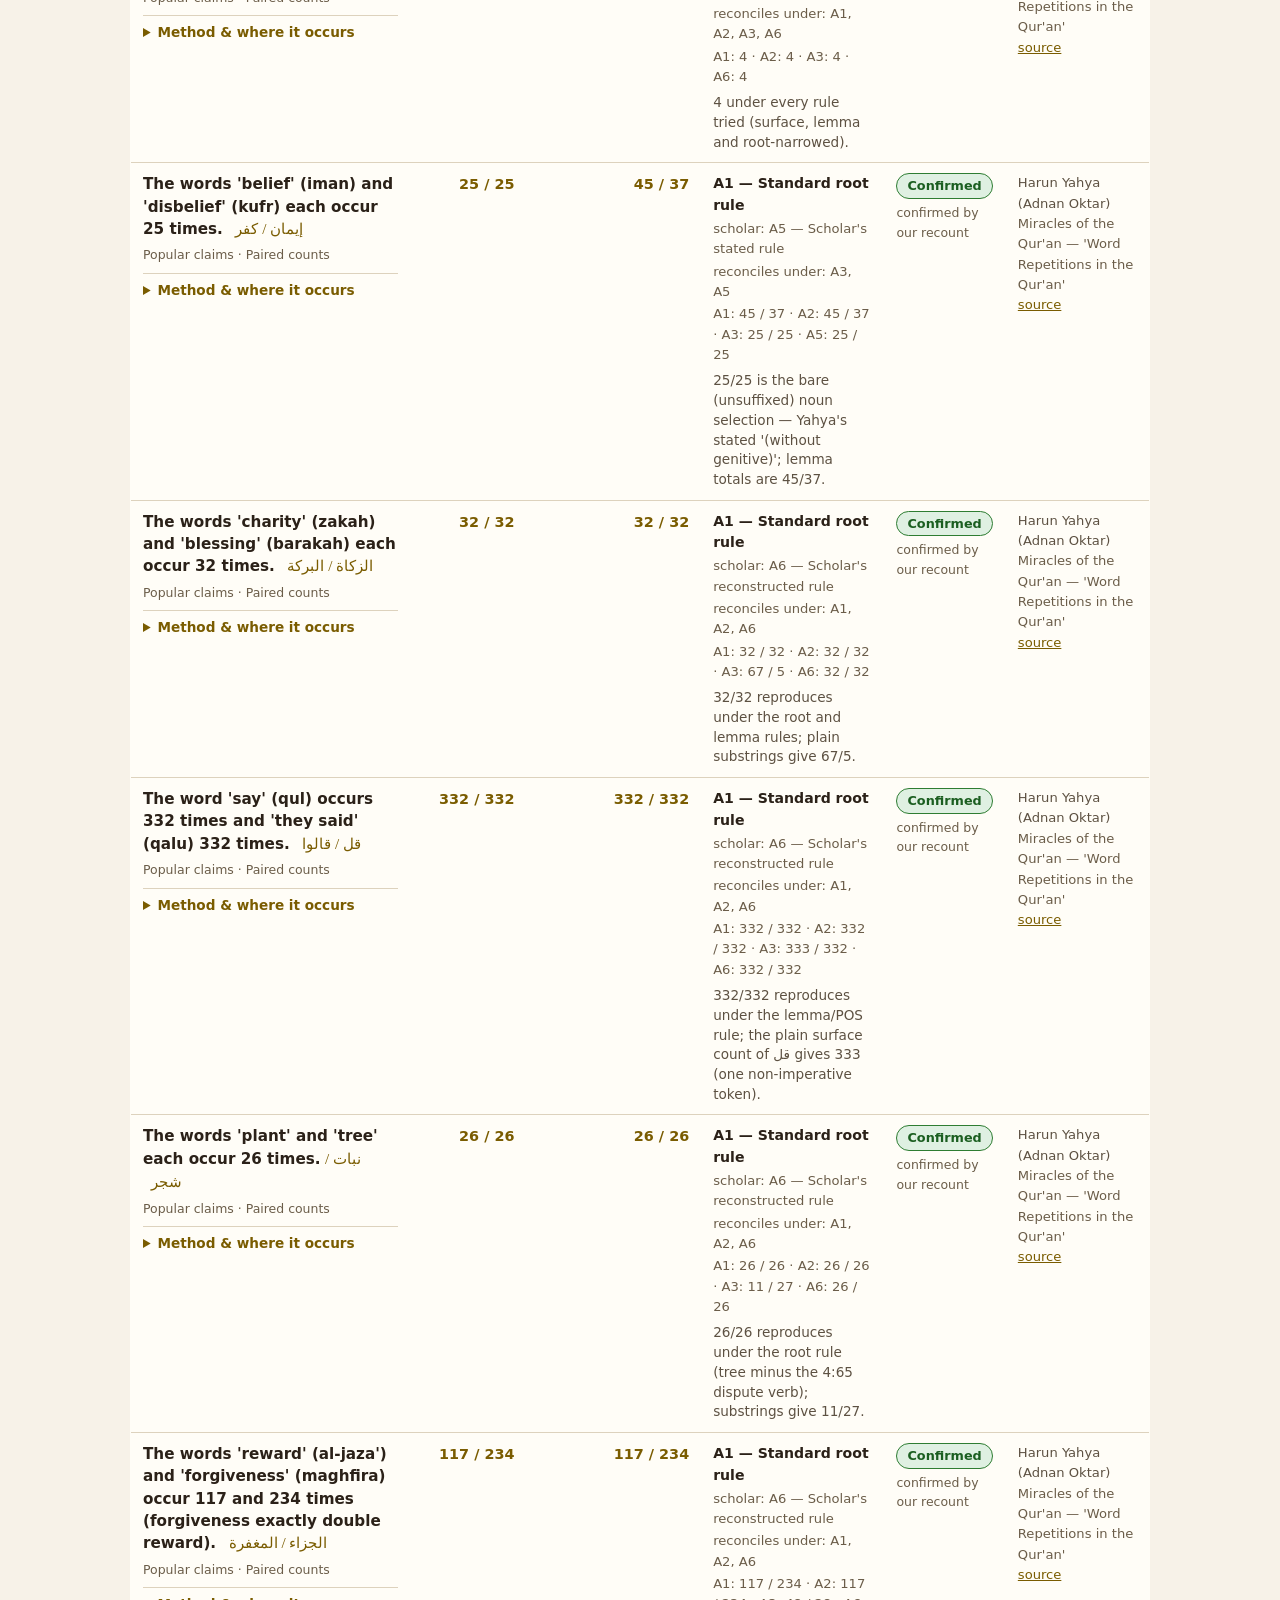
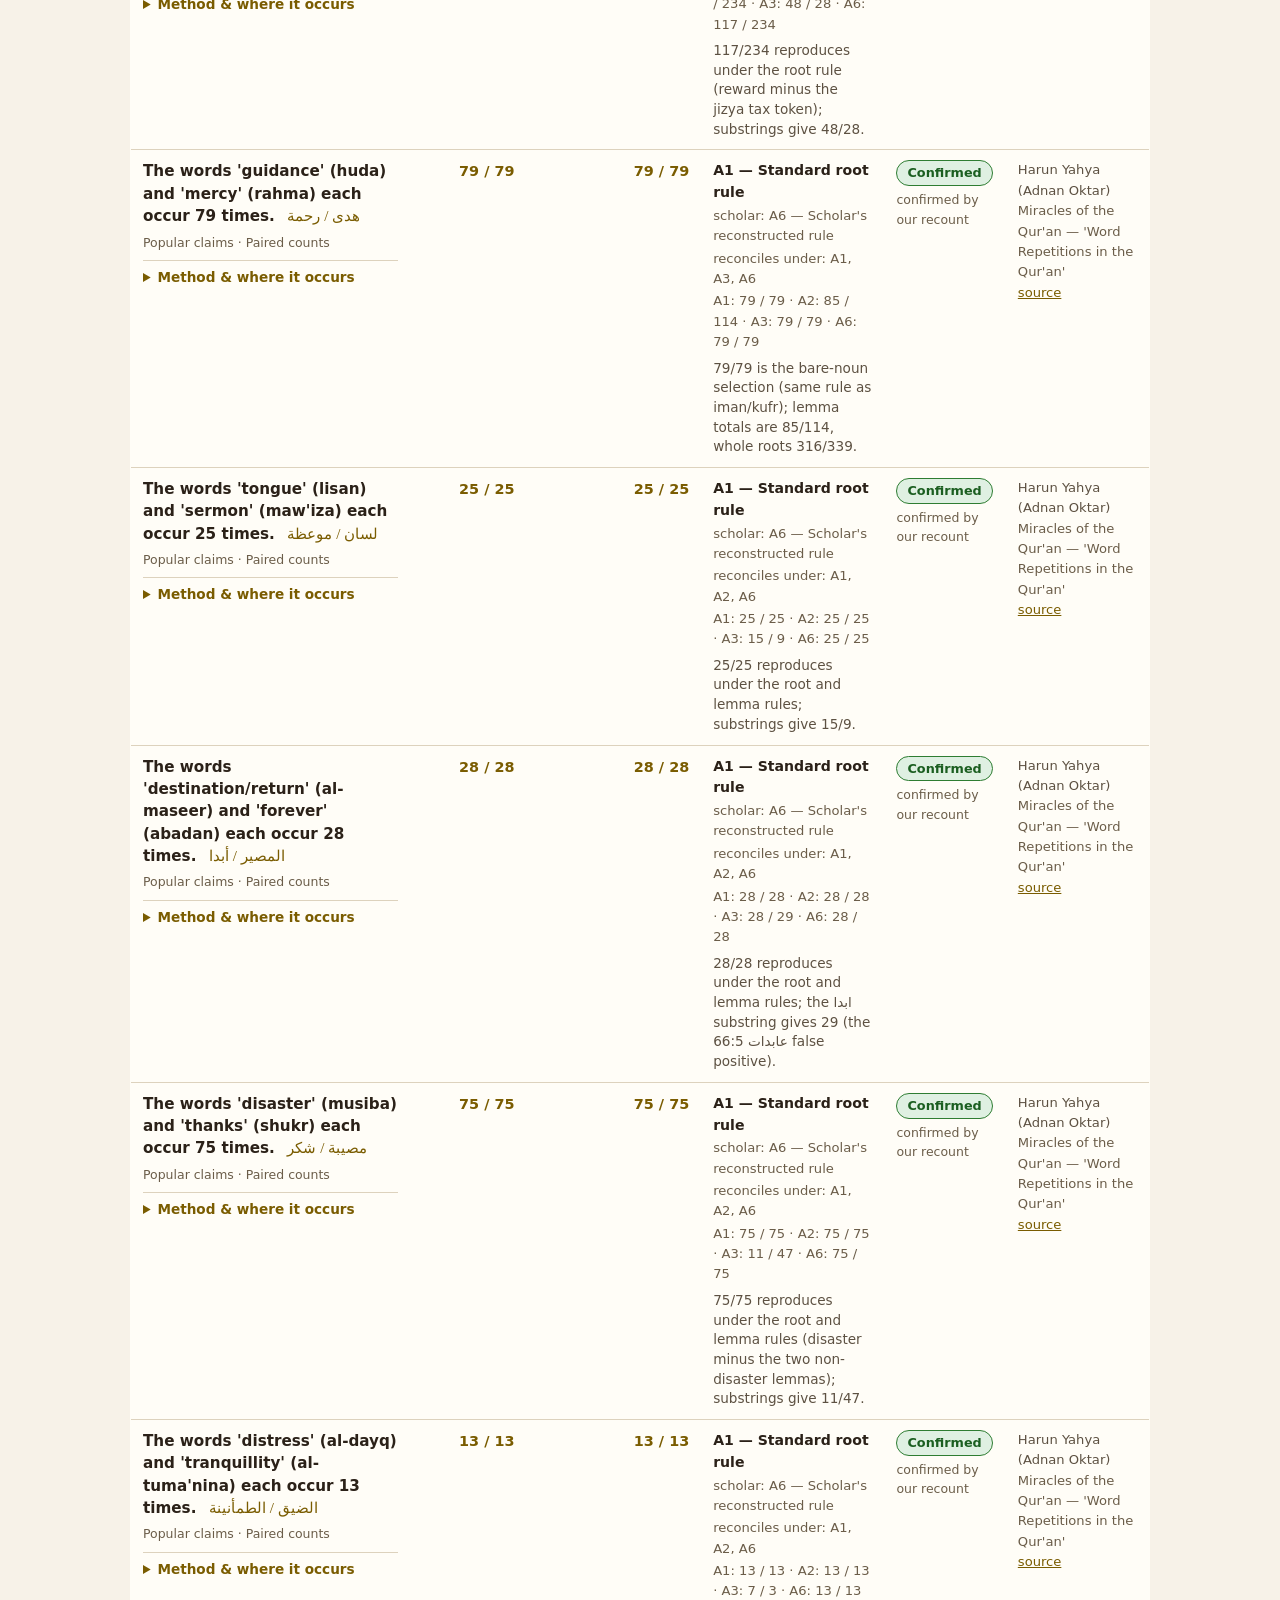
==== commit fafa7fbf: "Mizan rename: Why Mizan section, calligraphy logo, new title" ====
--- a/web/index.html
+++ b/web/index.html
@@ -3,14 +3,16 @@
 <head>
 <meta charset="utf-8">
 <meta name="viewport" content="width=device-width, initial-scale=1">
-<title>miracleMath — Word counts and mathematics of the Quran</title>
-<meta name="description" content="Word counts and mathematics of the Quran, computed by script from the Quranic Arabic Corpus (v0.4) and cross-checked against the Tanzil Uthmani text. Verified counts, paired word counts, the 99 Names of God and their co-occurrence graph.">
+<title>Mizan — The Quran in numbers</title>
+<meta name="description" content="Mizan — the Quran in numbers. Word counts and mathematics of the Quran, computed by script from the Quranic Arabic Corpus (v0.4) and cross-checked against the Tanzil Uthmani text. Verified counts, paired word counts, the Names of God and their co-occurrence graph.">
 <link rel="stylesheet" href="styles.css">
+<link rel="icon" type="image/png" href="images/mizan-favicon.png">
 </head>
 <body>
 <header class="research-head">
   <div class="research-head-inner">
-    <h1>miracleMath — Word counts and mathematics of the Quran</h1>
+    <img class="brand-logo" src="images/mizan-logo.png" alt="Mizan — ميزان — calligraphy logo">
+    <h1>Mizan <span class="ar">ميزان</span> — The Quran in numbers</h1>
     <p class="meta-line">Corpus: Quranic Arabic Corpus v0.4, 77,429 words · 6,236 verses · 114 surahs ·
       Data: 2026-11-08 · <span id="tally-line">37 confirmed · 17 differ · 10 cannot verify</span></p>
     <div class="stats" id="stats"></div>
@@ -21,6 +23,7 @@
 </header>
 
 <nav class="tabs" aria-label="Sections">
+  <a class="tab" href="#why-mizan">Why Mizan?</a>
   <a class="tab" href="#about">About the Quran</a>
   <a class="tab" href="#corpus">The corpus in numbers</a>
   <a class="tab" href="#surahs">Surahs</a>
@@ -32,11 +35,43 @@
 
 <main>
   <!-- ============ INTRO ============ -->
-  <p class="intro">miracleMath is a humble attempt to understand the Quran through its numbers —
+  <p class="intro">Mizan is a humble attempt to understand the Quran through its numbers —
     what the text itself says, counted carefully and checked against the sources, not a claim of
     authority. Every count here is computed by script from the Quranic Arabic Corpus and can be
     re-checked from the data in the repo. Where a published claim could not be confirmed, it is
     labelled as such and kept on a separate page.</p>
+
+
+  <!-- ============ WHY MIZAN ============ -->
+  <section id="why-mizan" class="panel active">
+    <div class="panel-head">
+      <h2>Why Mizan?</h2>
+      <p>The name of this site, and what the Quran says about it.</p>
+    </div>
+    <p><b>Mizan</b> <span class="ar">ميزان</span> is the Arabic word for the balance — the scales.
+      In the Quran it is three things at once: the order God set into creation, the standard of
+      justice revealed with the Book, and the scales on which deeds are weighed on the Day of
+      Judgment. This site is named for it because that is what it tries to do: weigh the Quran's
+      words carefully, and say plainly what balances and what does not.</p>
+    <p class="method-note">Counted by script from the corpus: the word
+      <span class="ar">ٱلْمِيزَانَ</span> (al-Mizan) occurs in 9 verses,
+      <span class="ar">ٱلْمَوَٰزِينَ</span> (al-mawazin, the scales) in 7, and words from the
+      root w-z-n, to weigh, in 21 verses.</p>
+    <div class="table-scroll"><table class="data-table mizan-table">
+      <thead><tr><th>Verse</th><th>Arabic</th><th>What it says</th></tr></thead>
+      <tbody>
+      <tr><td><b><a href="https://quran.com/55/7" target="_blank" rel="noopener">55:7–9</a></b></td><td class="ar">وَٱلسَّمَآءَ رَفَعَهَا وَوَضَعَ ٱلْمِيزَانَ ۝ أَلَّا تَطْغَوْا۟ فِى ٱلْمِيزَانِ ۝ وَأَقِيمُوا۟ ٱلْوَزْنَ بِٱلْقِسْطِ وَلَا تُخْسِرُوا۟ ٱلْمِيزَانَ</td><td>And the heaven He raised, and He set up the Balance — that you do not transgress within the Balance, and establish weight in justice, and do not make the Balance deficient.</td></tr>
+      <tr><td><b><a href="https://quran.com/57/25" target="_blank" rel="noopener">57:25</a></b></td><td class="ar">وَأَنزَلْنَا مَعَهُمُ ٱلْكِتَٰبَ وَٱلْمِيزَانَ لِيَقُومَ ٱلنَّاسُ بِٱلْقِسْطِ …</td><td>We sent Our messengers with clear proofs, and sent down with them the Book and the Balance, so that people may uphold justice.</td></tr>
+      <tr><td><b><a href="https://quran.com/42/17" target="_blank" rel="noopener">42:17</a></b></td><td class="ar">ٱللَّهُ ٱلَّذِىٓ أَنزَلَ ٱلْكِتَٰبَ بِٱلْحَقِّ وَٱلْمِيزَانَ وَمَا يُدْرِيكَ لَعَلَّ ٱلسَّاعَةَ قَرِيبٌ</td><td>It is Allah who sent down the Book in truth, and the Balance. And what will make you know? Perhaps the Hour is near.</td></tr>
+      <tr><td><b><a href="https://quran.com/21/47" target="_blank" rel="noopener">21:47</a></b></td><td class="ar">وَنَضَعُ ٱلْمَوَٰزِينَ ٱلْقِسْطَ لِيَوْمِ ٱلْقِيَٰمَةِ فَلَا تُظْلَمُ نَفْسٌ شَيْـًٔا …</td><td>We shall set up the scales of justice for the Day of Resurrection, and no soul will be wronged at all.</td></tr>
+      <tr><td><b><a href="https://quran.com/101/6" target="_blank" rel="noopener">101:6–9</a></b></td><td class="ar">فَأَمَّا مَن ثَقُلَتْ مَوَٰزِينُهُۥ فَهُوَ فِى عِيشَةٍ رَّاضِيَةٍ ۝ وَأَمَّا مَنْ خَفَّتْ مَوَٰزِينُهُۥ فَأُمُّهُۥ هَاوِيَةٌ</td><td>As for one whose scales are heavy, he will be in a pleasant life; but one whose scales are light — his refuge will be an abyss.</td></tr>
+      <tr><td><b><a href="https://quran.com/17/35" target="_blank" rel="noopener">17:35</a></b></td><td class="ar">وَأَوْفُوا۟ ٱلْكَيْلَ إِذَا كِلْتُمْ وَزِنُوا۟ بِٱلْقِسْطَاسِ ٱلْمُسْتَقِيمِ ذَٰلِكَ خَيْرٌ وَأَحْسَنُ تَأْوِيلًا</td><td>Give full measure when you measure, and weigh with a straight balance. That is better, and best in outcome.</td></tr>
+      <tr><td><b><a href="https://quran.com/15/19" target="_blank" rel="noopener">15:19</a></b></td><td class="ar">وَٱلْأَرْضَ مَدَدْنَٰهَا وَأَلْقَيْنَا فِيهَا رَوَٰسِىَ وَأَنۢبَتْنَا فِيهَا مِن كُلِّ شَىْءٍ مَّوْزُونٍ</td><td>And the earth — We spread it out, and cast firmly set mountains therein, and caused to grow therein everything in due balance.</td></tr>
+      </tbody>
+    </table></div>
+    <p class="method-note">Excerpts marked … are the relevant clauses of longer verses; each reference
+      links to the full verse. Arabic is the Tanzil Uthmani text.</p>
+  </section>
 
   <!-- ============ 1. ABOUT THE QURAN ============ -->
   <section id="about" class="panel active">
@@ -217,7 +252,7 @@
 </main>
 
 <footer>
-  <p>miracleMath · Data: Quranic Arabic Corpus v0.4 (GPL) via corpus.quran.com; display Arabic: Tanzil Uthmani text.
+  <p>Mizan · Data: Quranic Arabic Corpus v0.4 (GPL) via corpus.quran.com; display Arabic: Tanzil Uthmani text.
   All counts computed by script and reproducible from the <a href="https://github.com/mindsyourai/miracleMath">repo</a>.
   Disputed claims are labelled, not asserted. · Built 2026-11-08.</p>
 </footer>
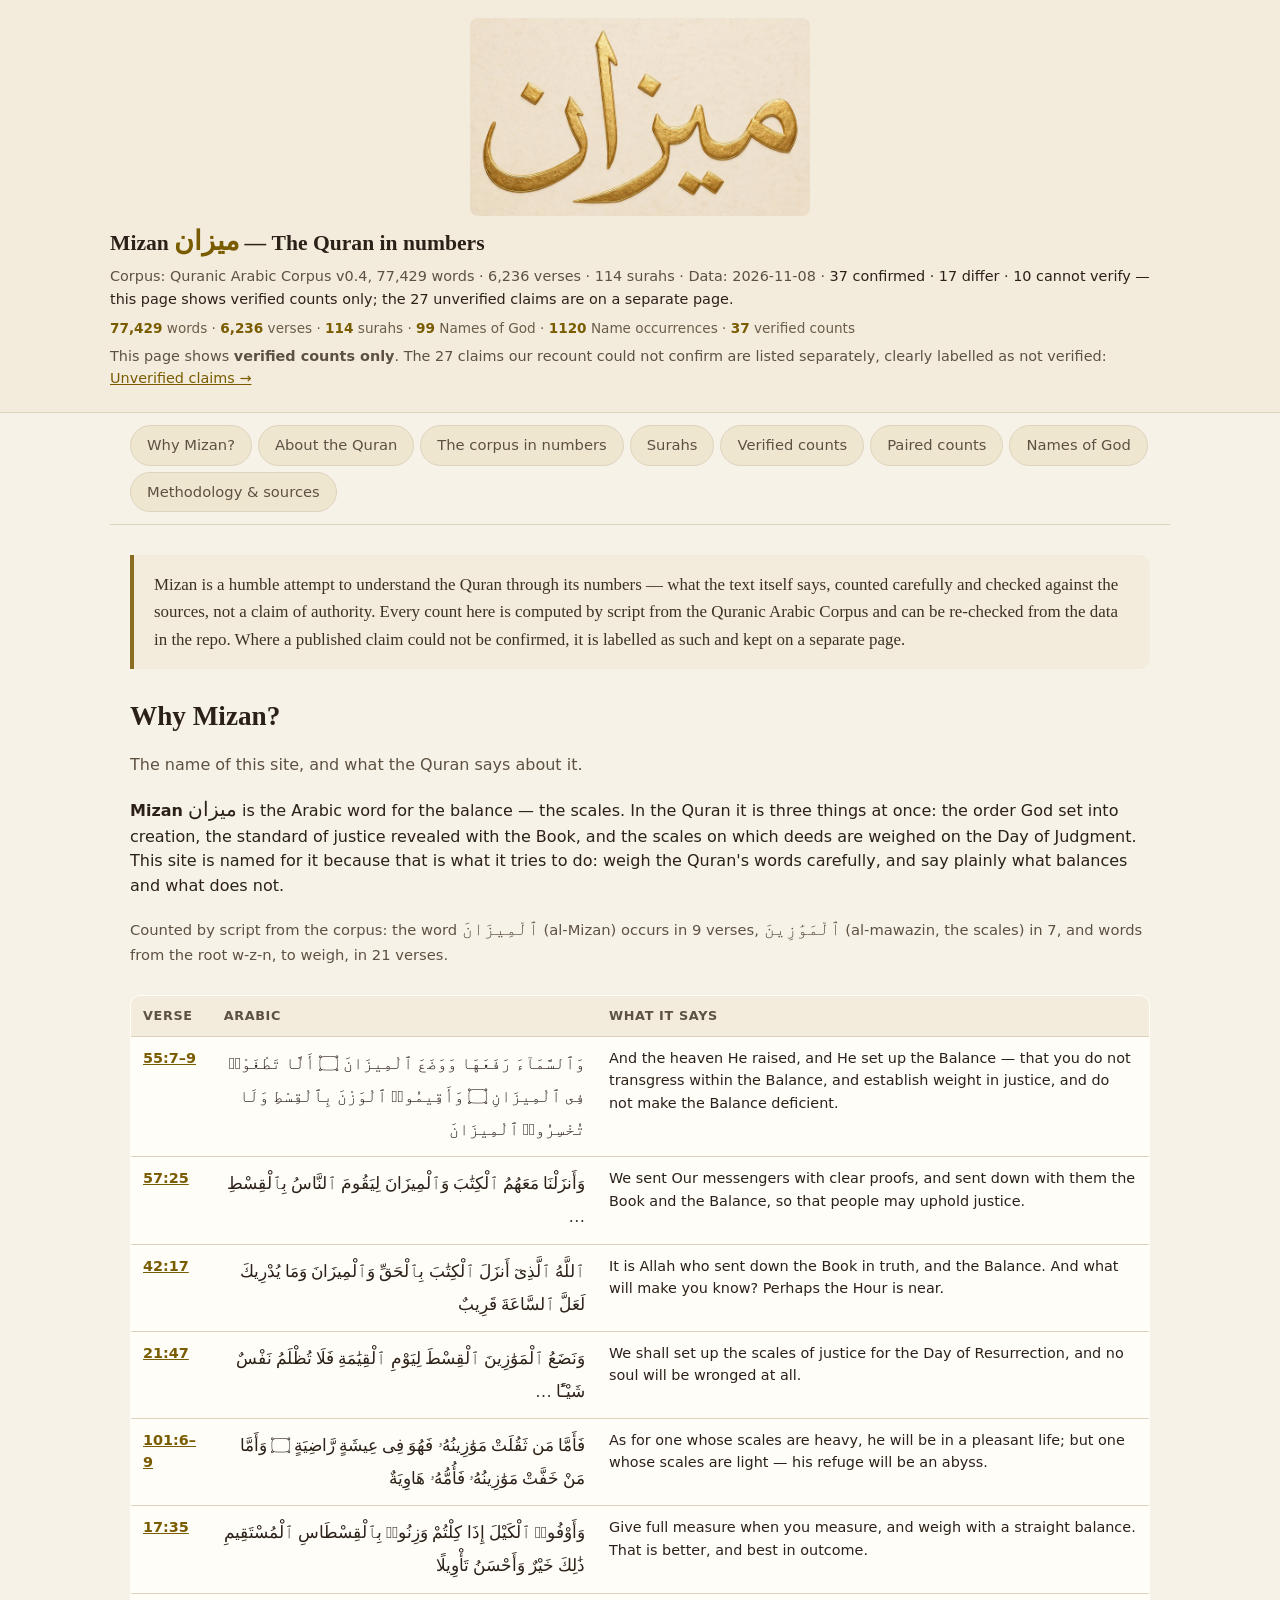
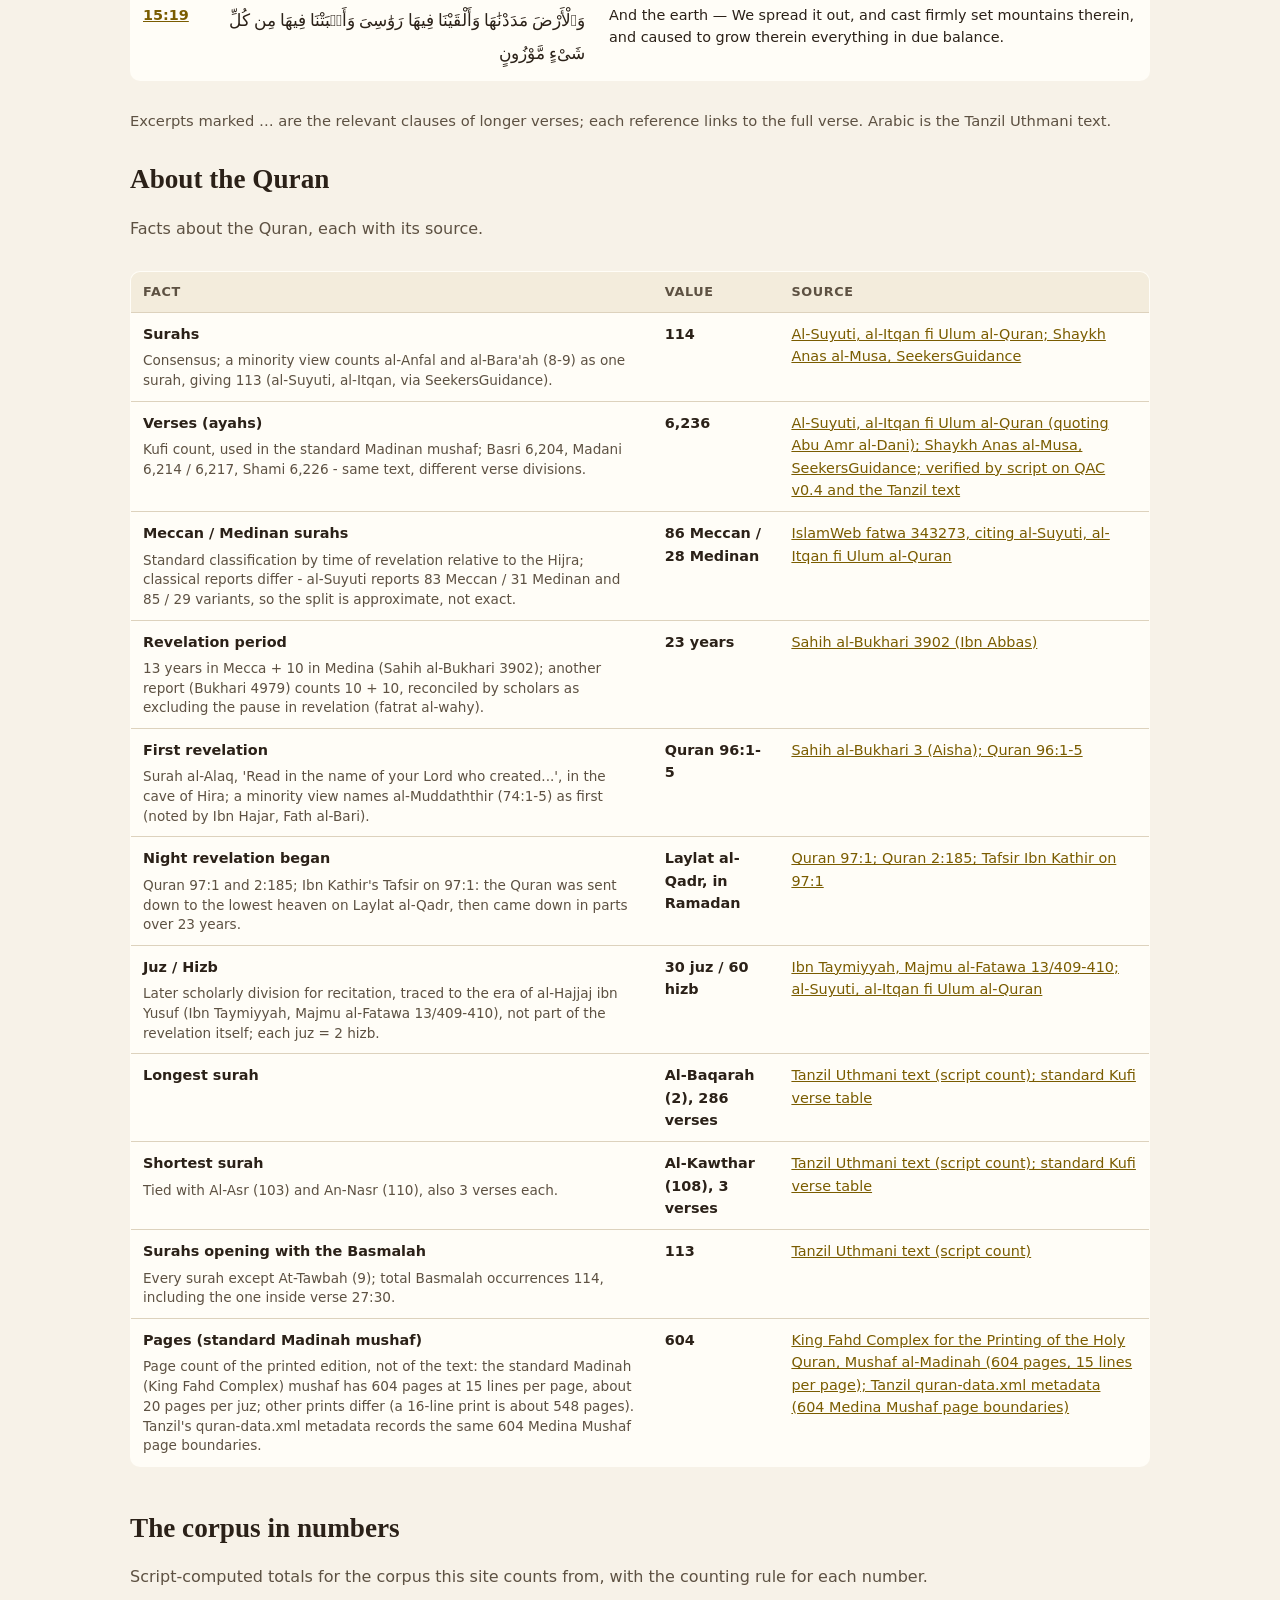
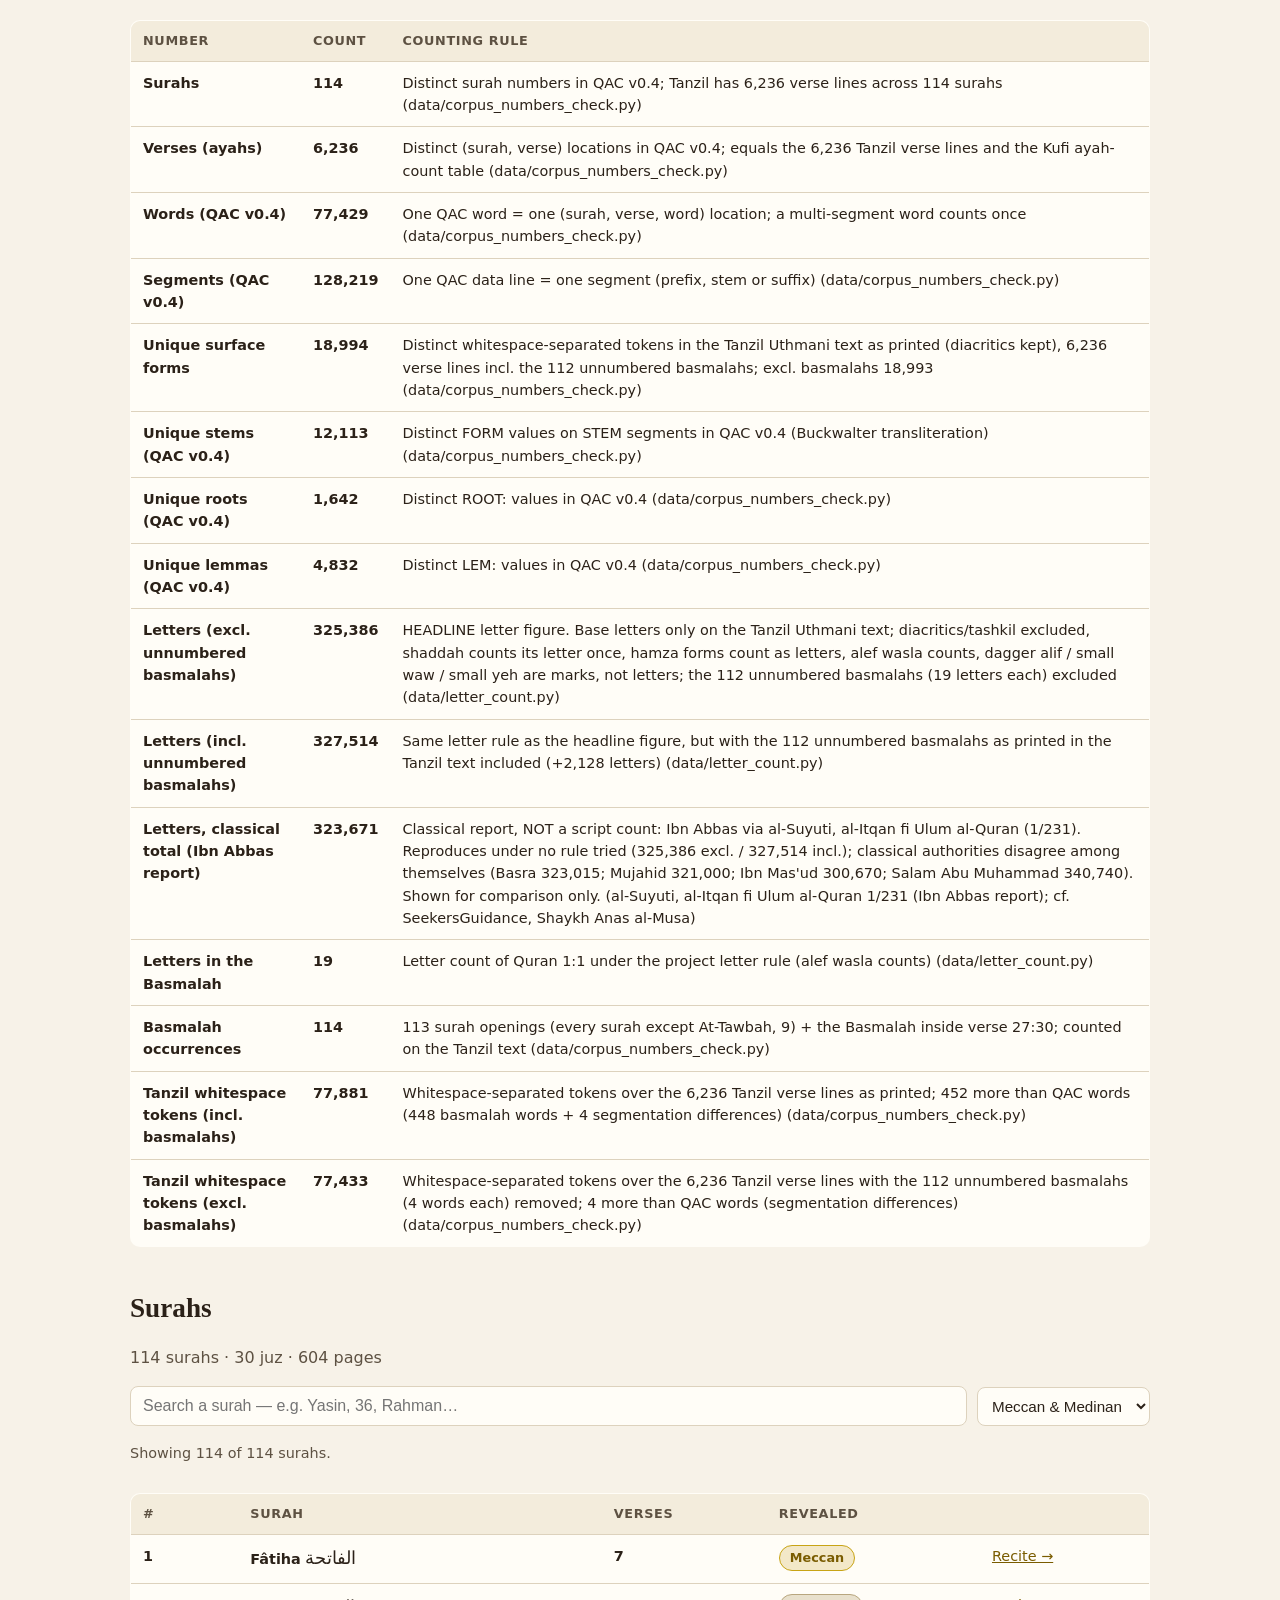
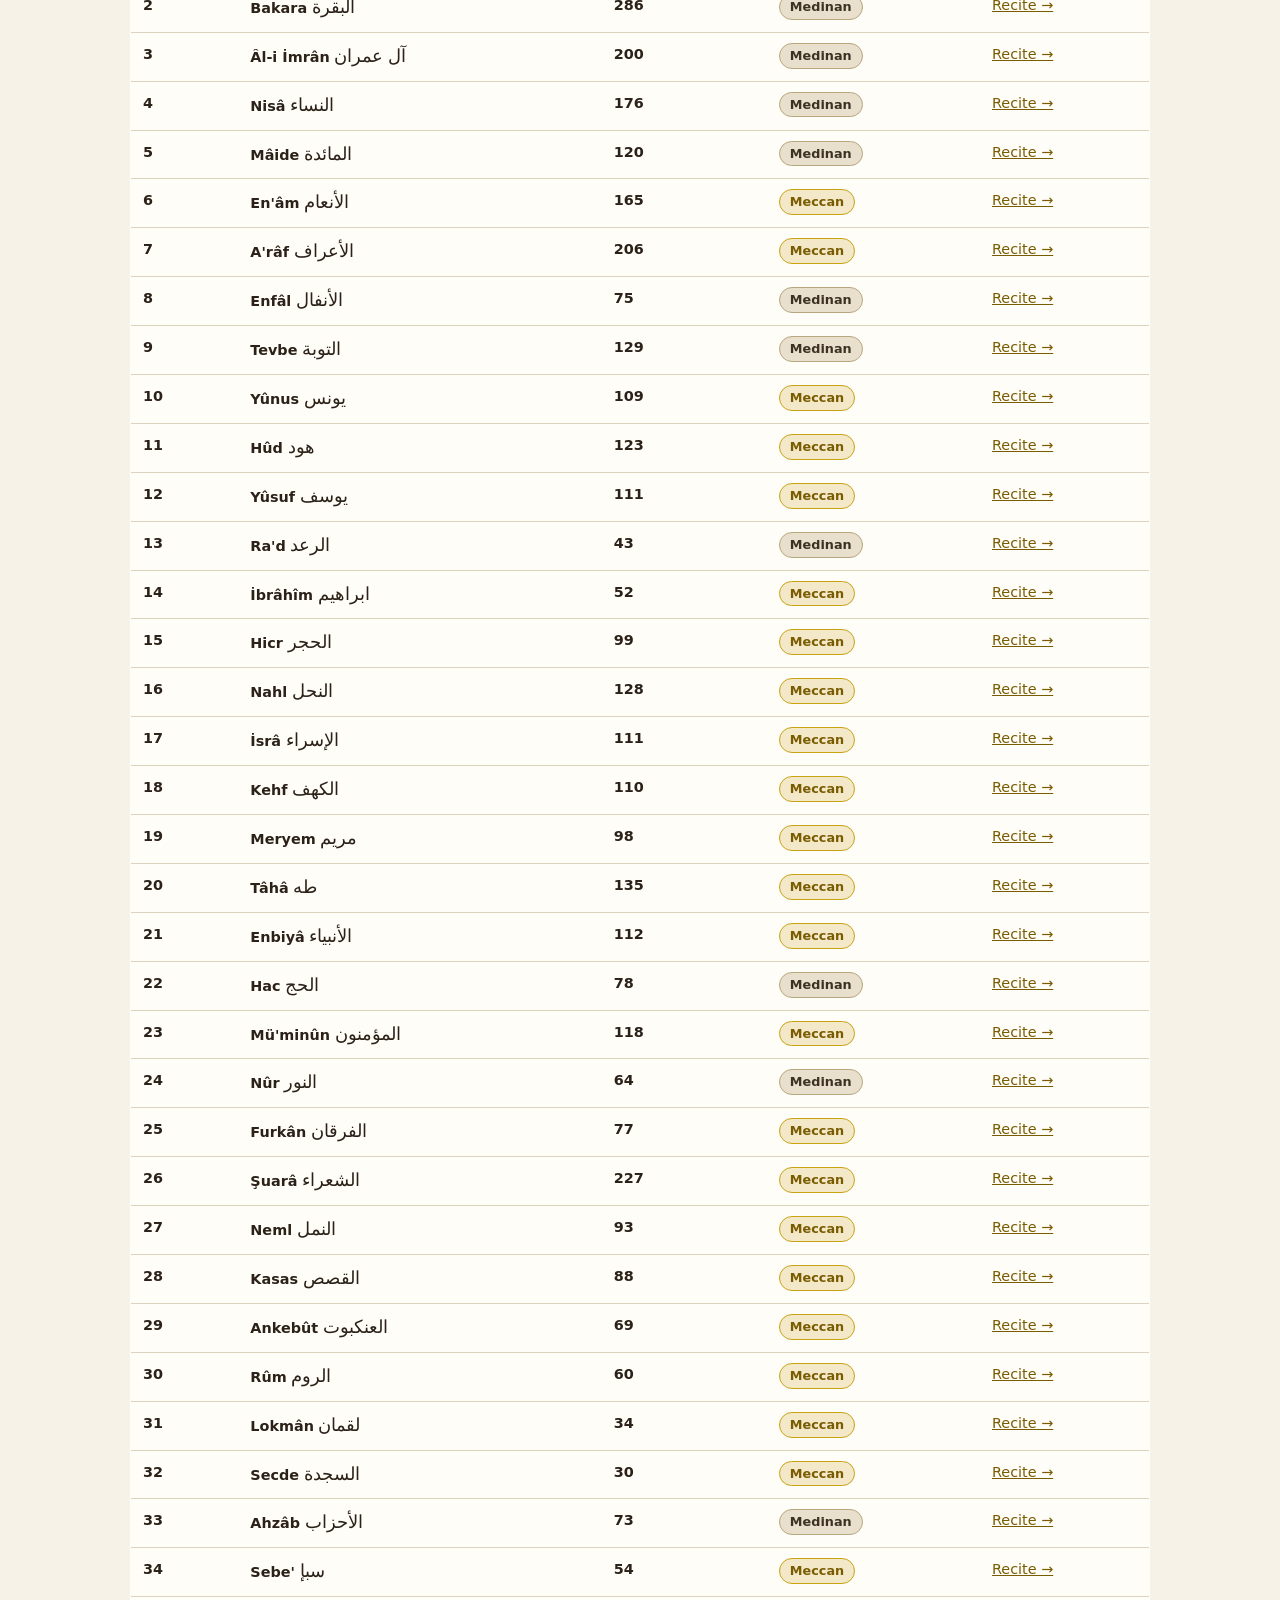
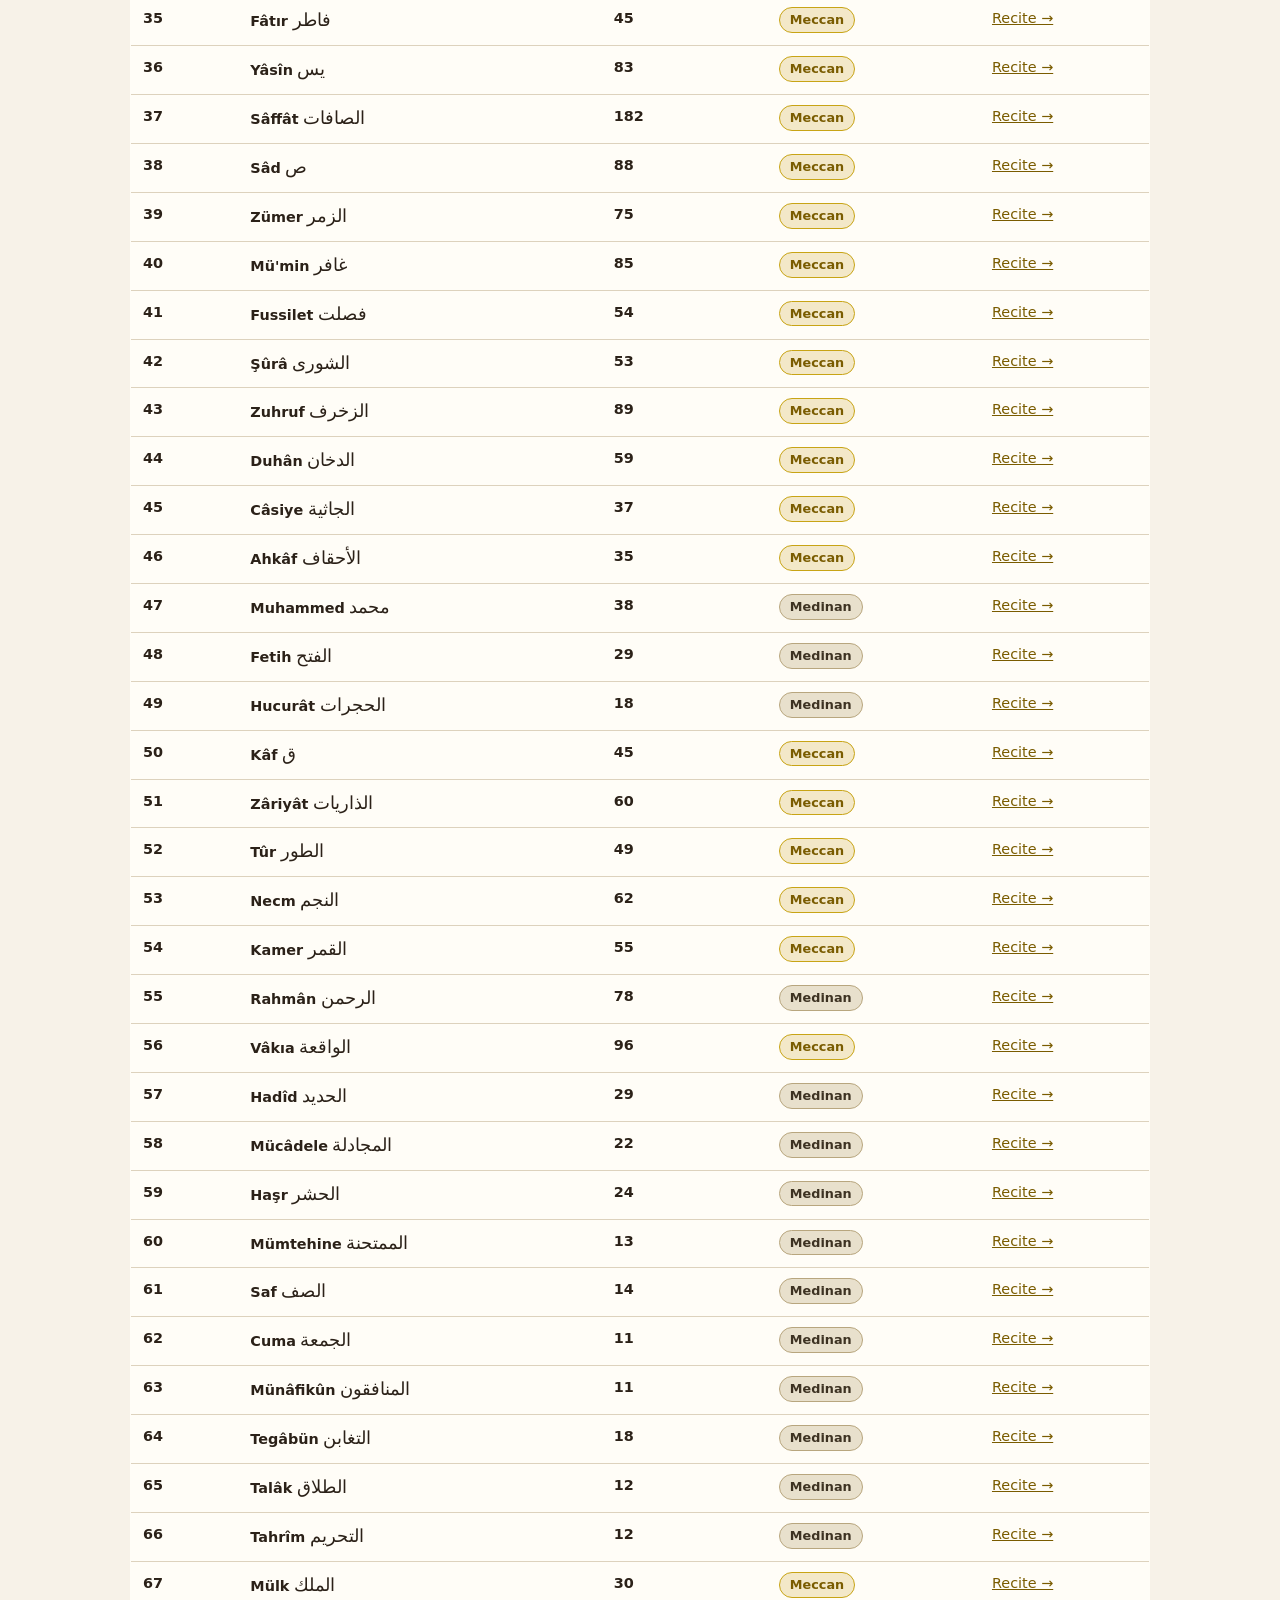
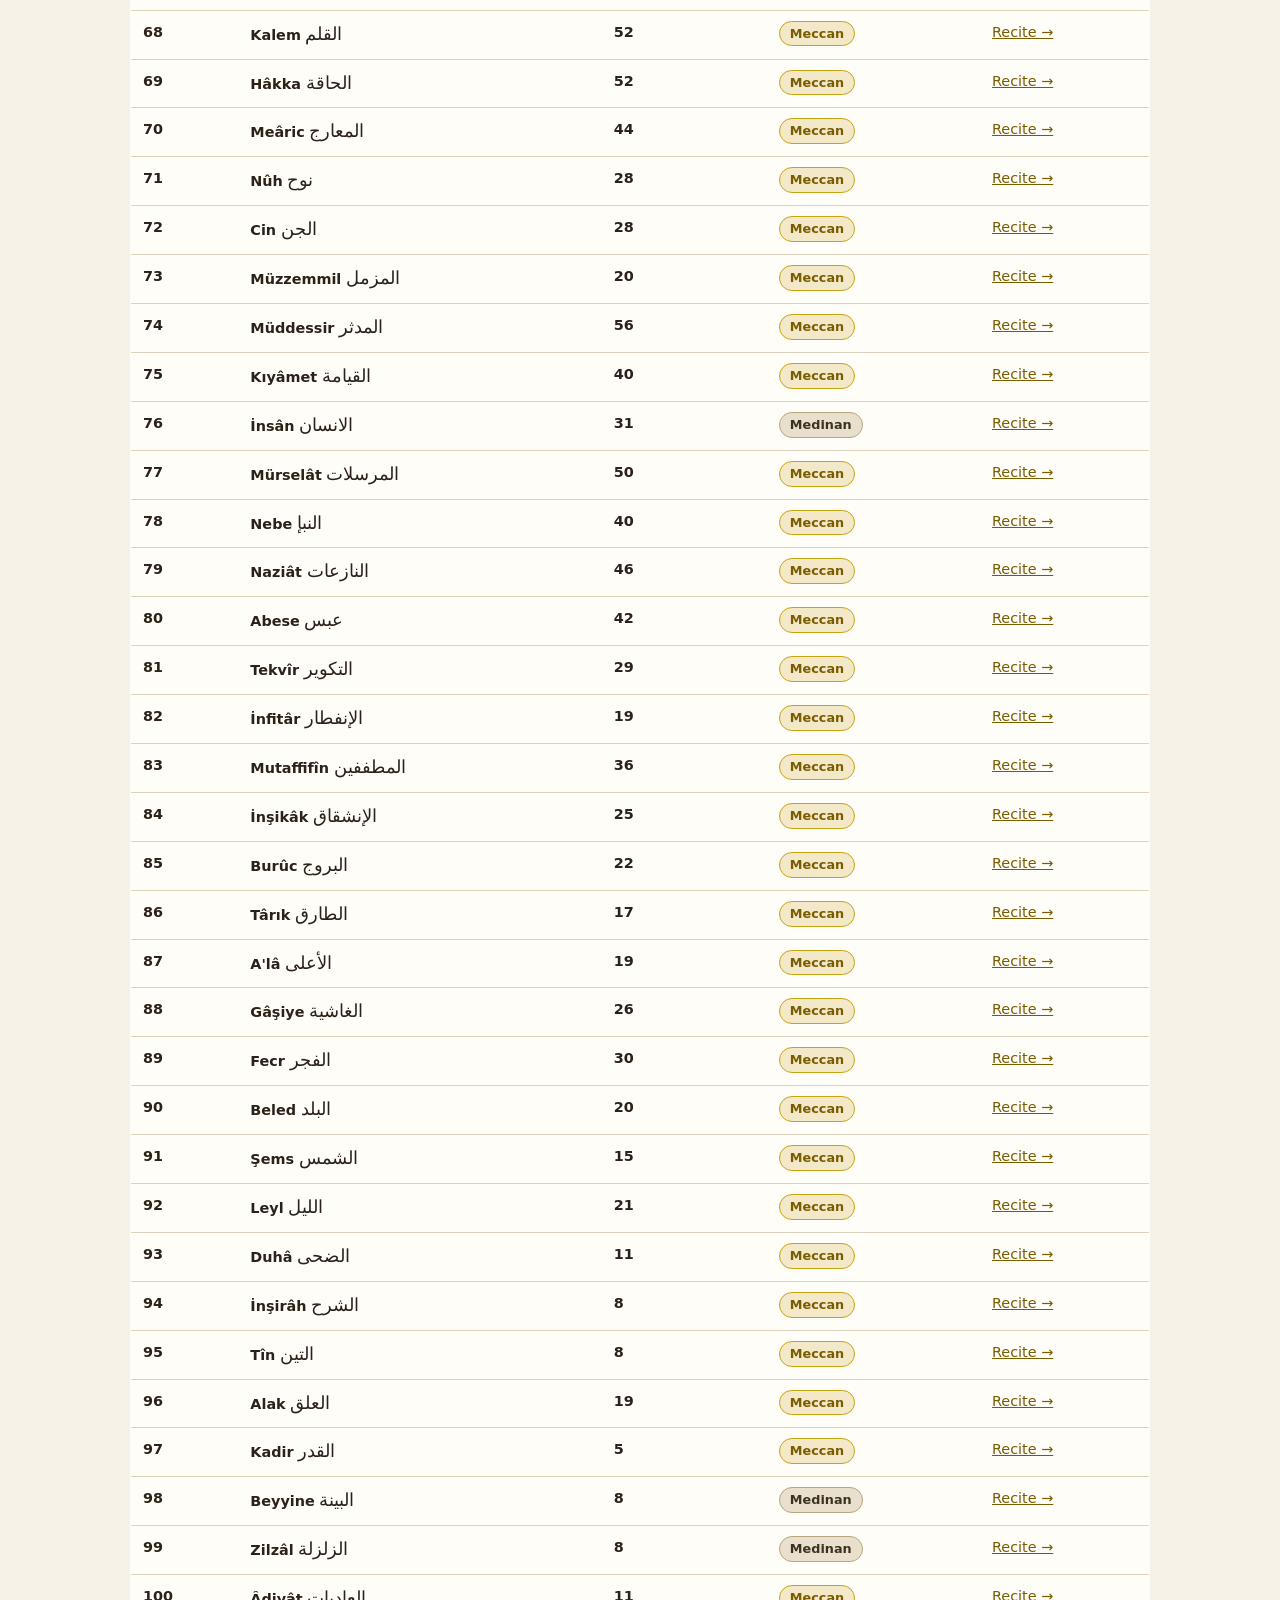
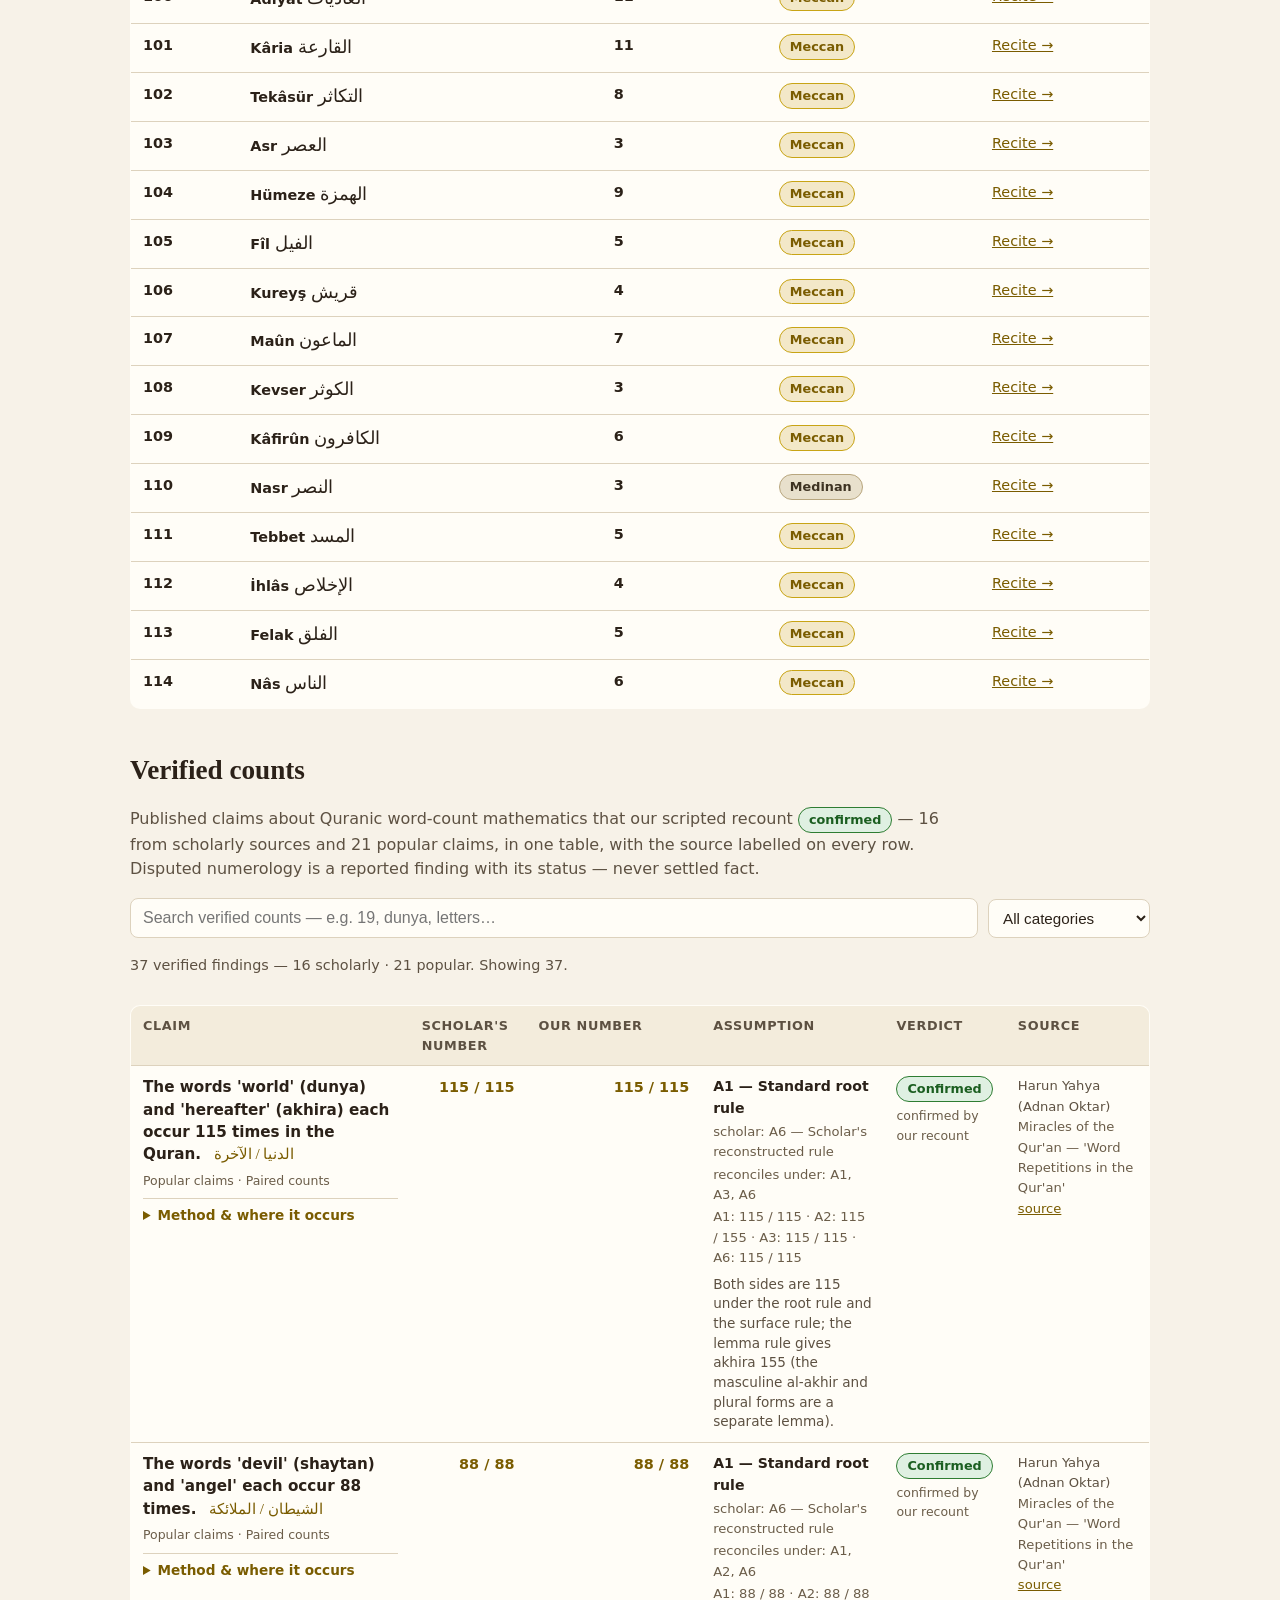
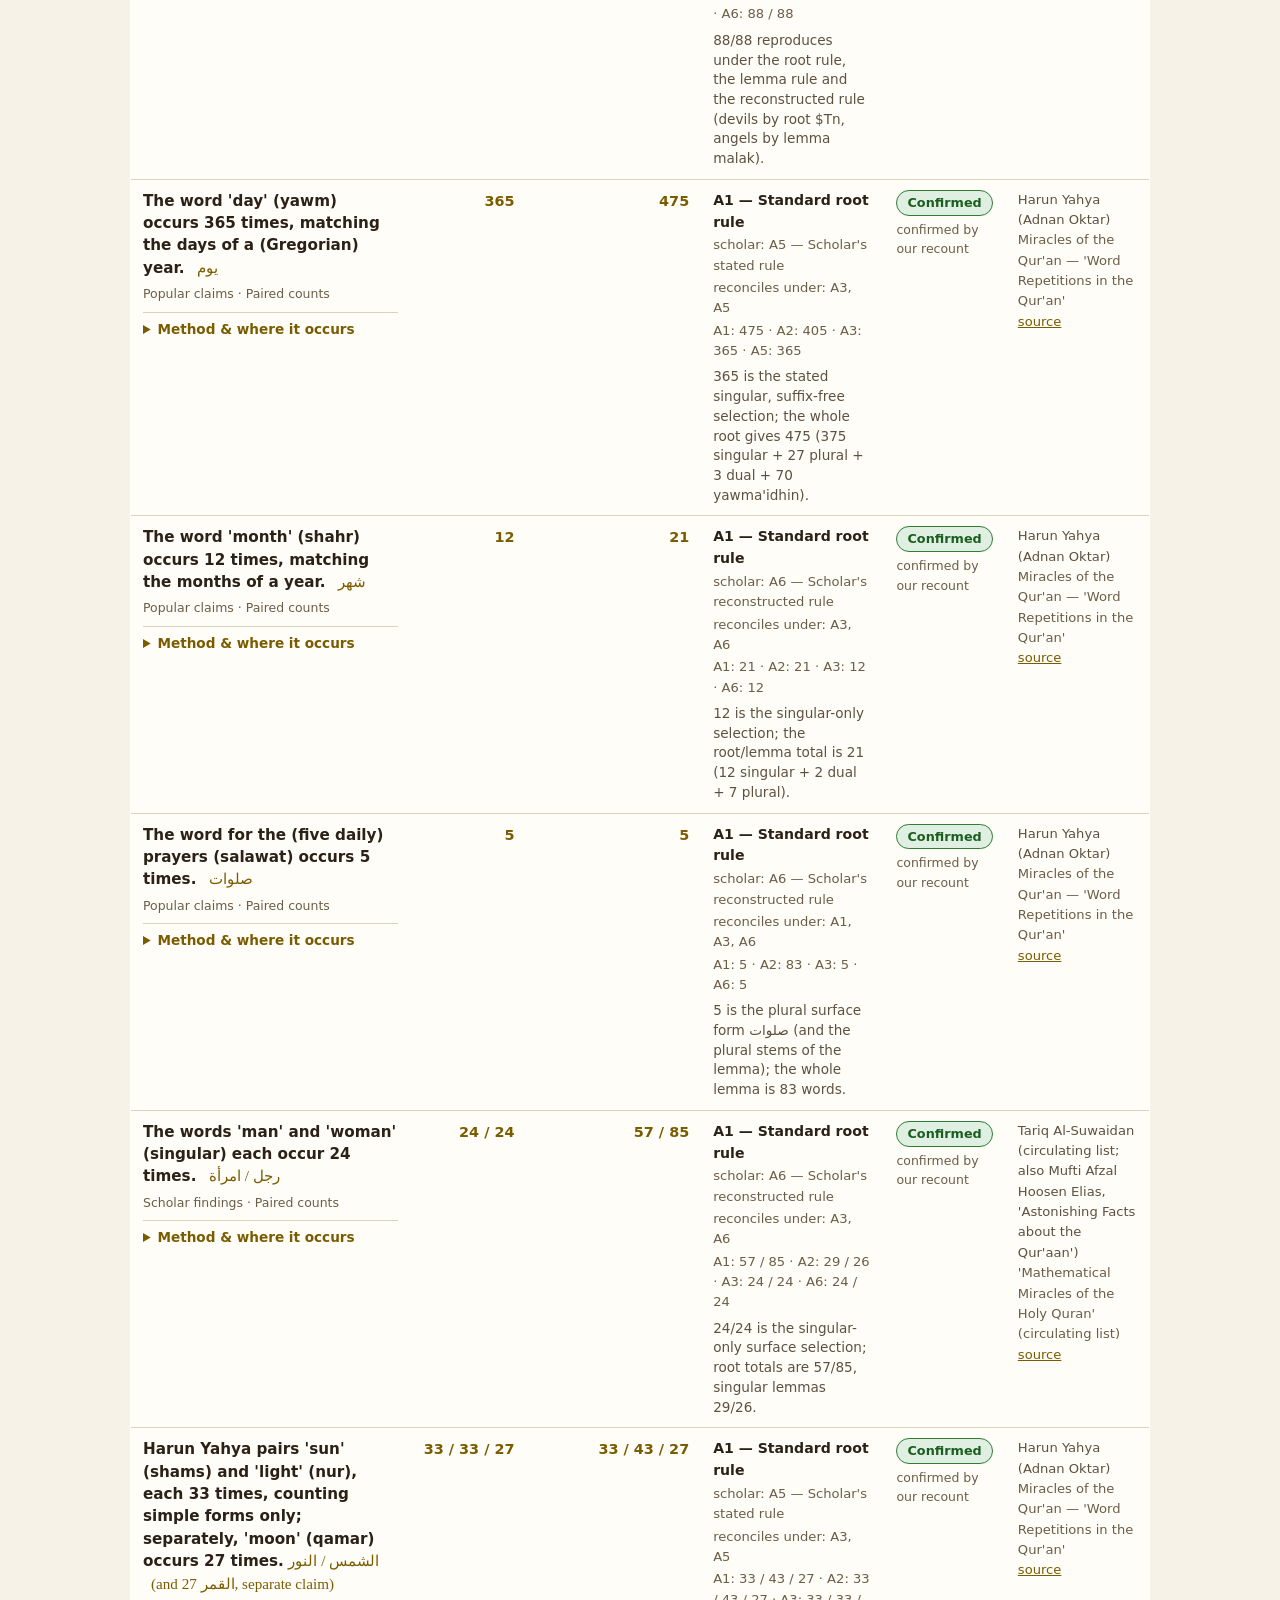
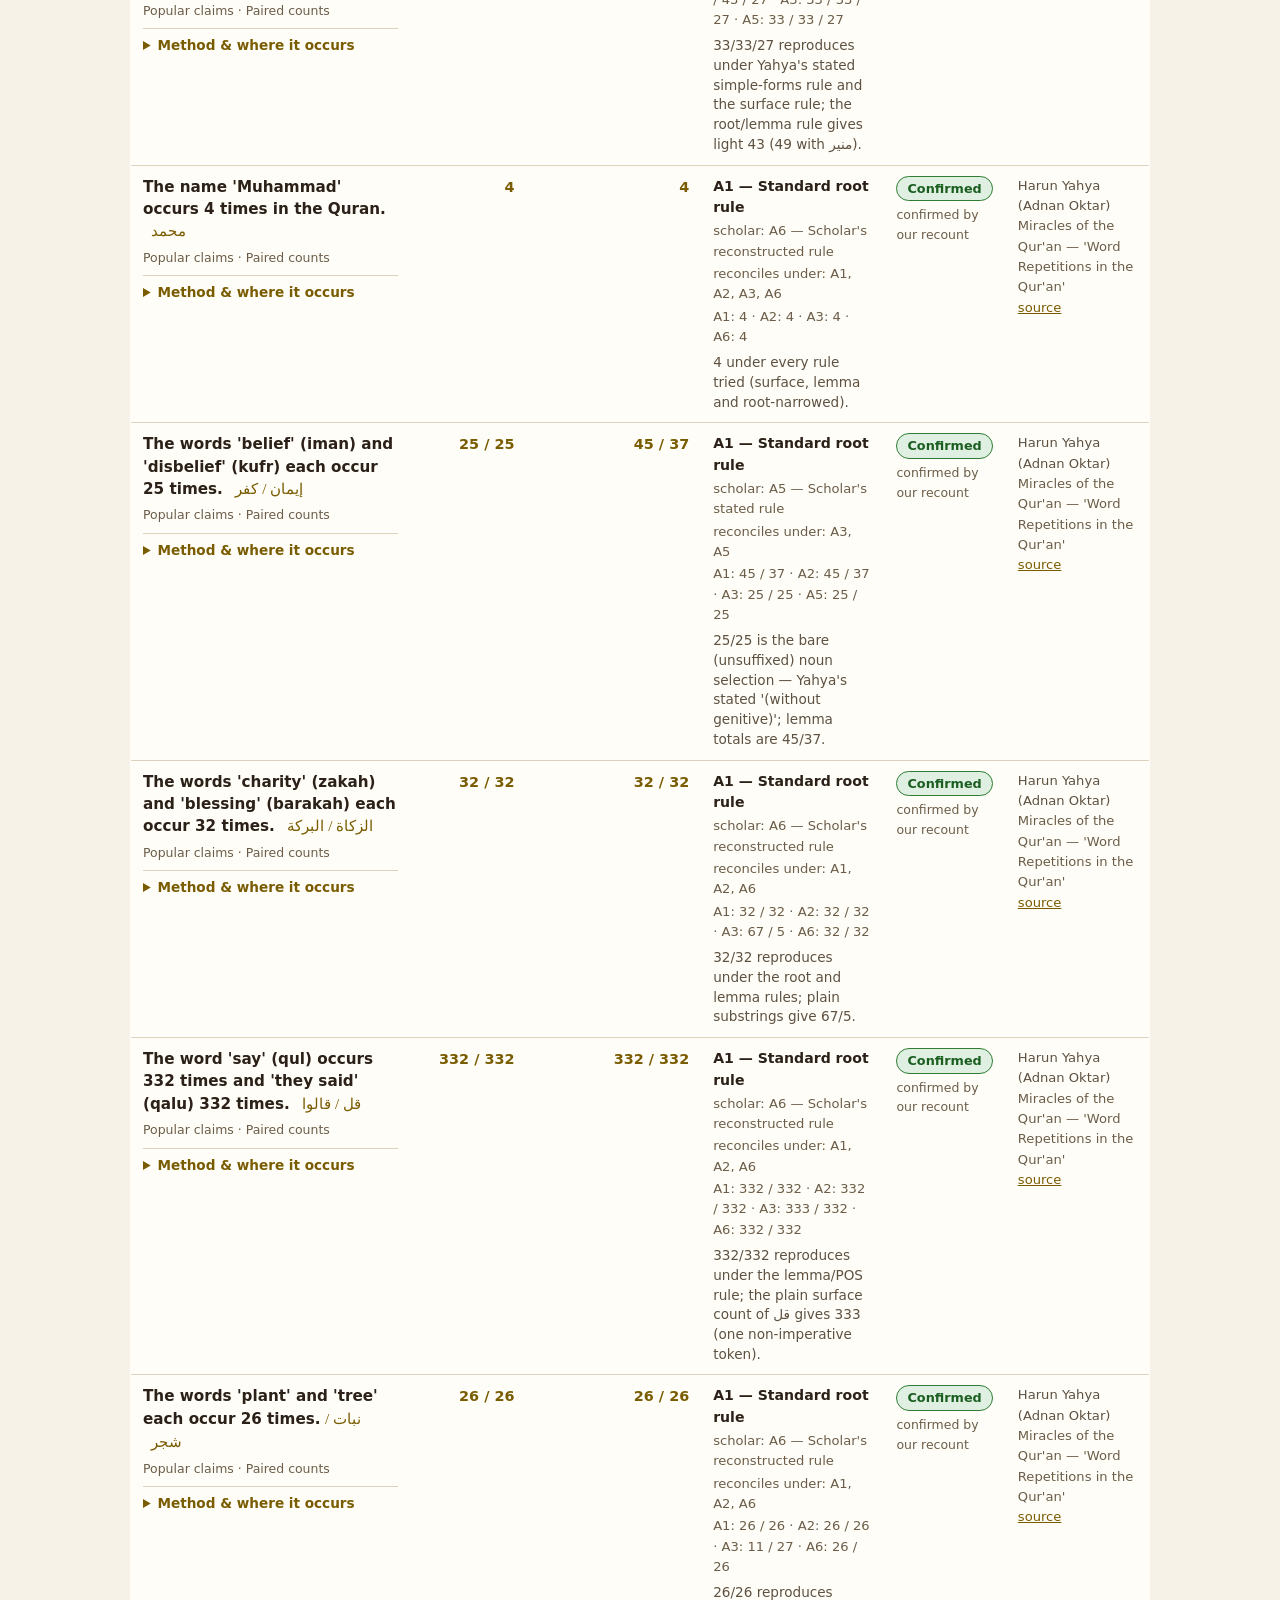
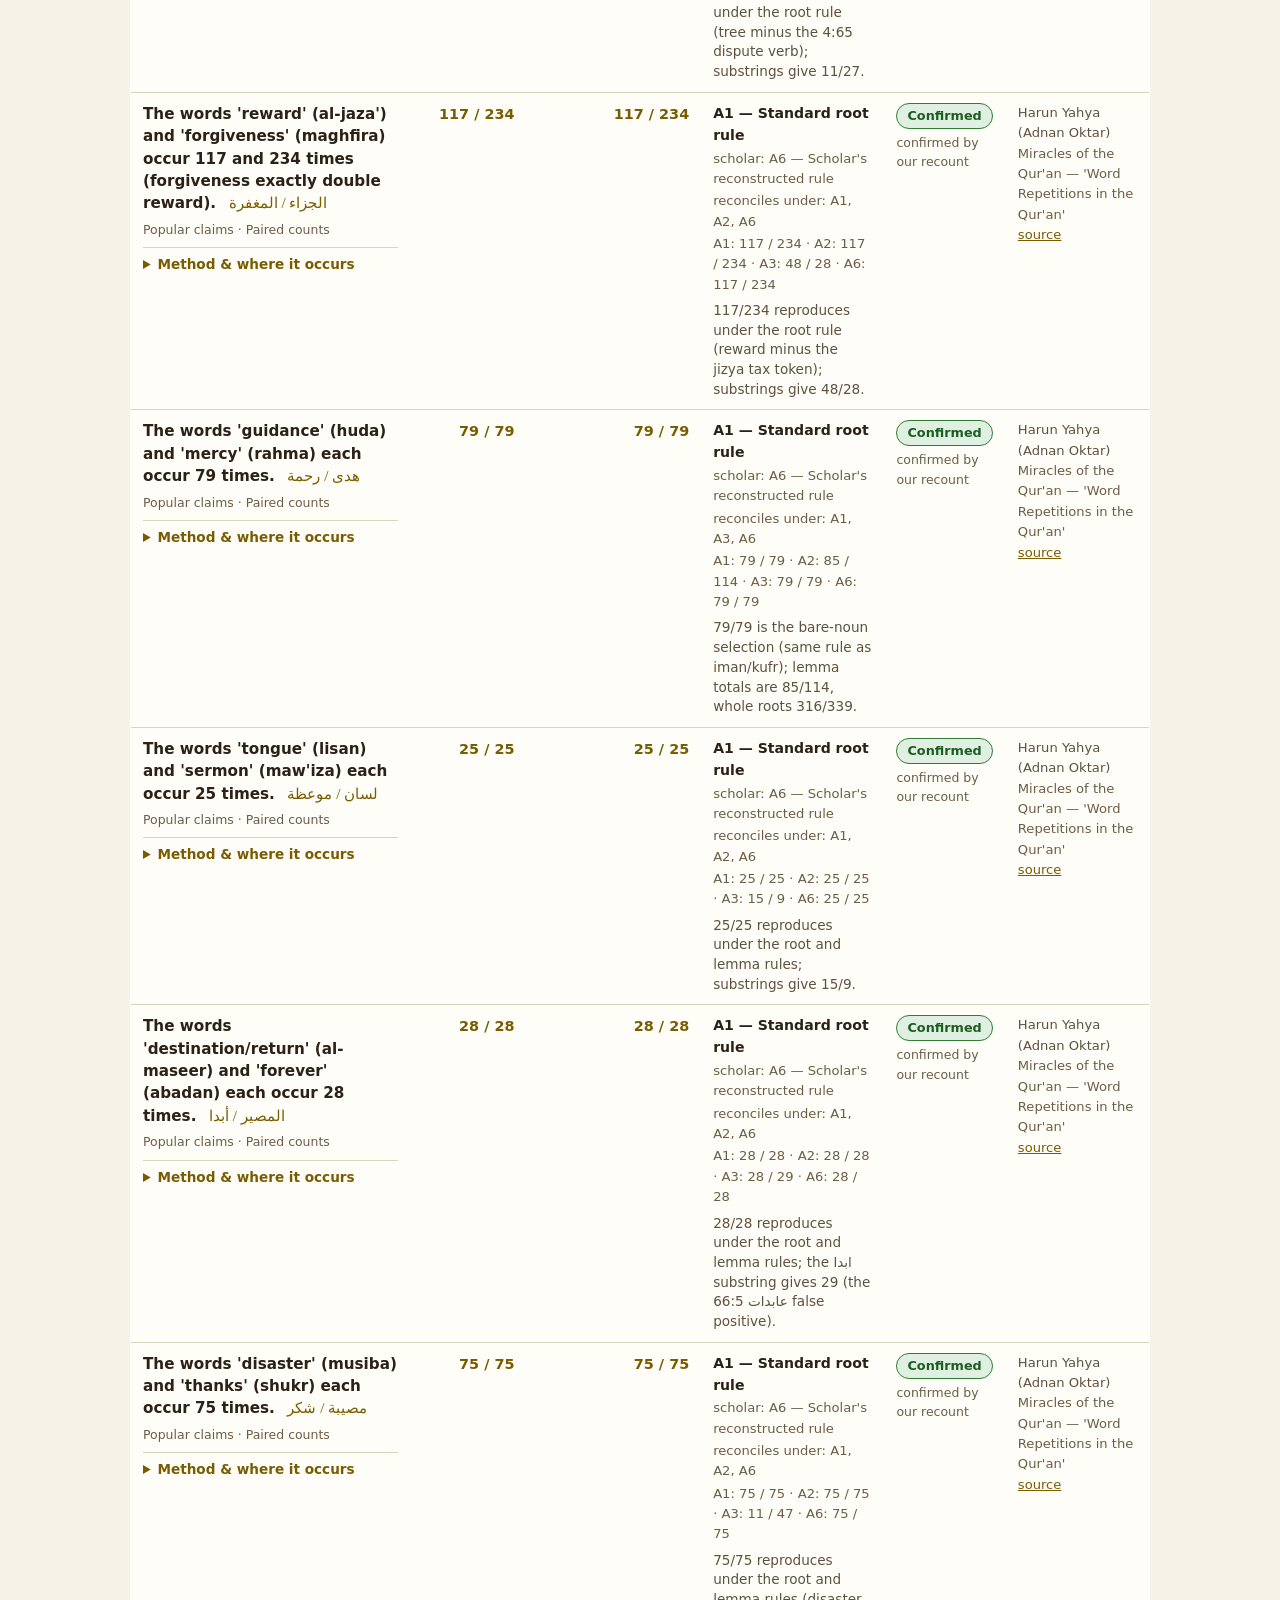
==== commit a856f3df: "Rename to Mizan: repo links point at mindsyourai/mizan" ====
--- a/web/index.html
+++ b/web/index.html
@@ -231,14 +231,14 @@
     </table>
 
     <h3>Reproduce it</h3>
-    <p class="method-note">Every number on this site comes from a script in the <a href="https://github.com/mindsyourai/miracleMath/tree/main/data">data/ folder of the repo</a>:</p>
+    <p class="method-note">Every number on this site comes from a script in the <a href="https://github.com/mindsyourai/mizan/tree/main/data">data/ folder of the repo</a>:</p>
     <ul class="repro">
       <li><code>python3 data/root_counts_script.py</code> → <code>root_counts.json</code> (re-run regenerates byte-identical JSON)</li>
       <li><code>python3 data/names_script.py</code> → <code>names.json</code> + <code>name_edges.json</code> (self-checking; exits non-zero on mismatch)</li>
       <li><code>python3 data/scholar_spotcheck.py</code> → 18 anchors for the scholar findings</li>
       <li><code>python3 build.py</code> → <code>web/data.js</code> + <code>web/locations.js</code></li>
     </ul>
-    <p class="method-note">Full provenance, file hashes and counting-rule detail: <a href="https://github.com/mindsyourai/miracleMath/blob/main/DATA_SOURCES.md">DATA_SOURCES.md</a>. Reconciliation log: <a href="https://github.com/mindsyourai/miracleMath/blob/main/RECONCILIATION.md">RECONCILIATION.md</a>. Methods per finding: <a href="https://github.com/mindsyourai/miracleMath/blob/main/METHODS.md">METHODS.md</a>.</p>
+    <p class="method-note">Full provenance, file hashes and counting-rule detail: <a href="https://github.com/mindsyourai/mizan/blob/main/DATA_SOURCES.md">DATA_SOURCES.md</a>. Reconciliation log: <a href="https://github.com/mindsyourai/mizan/blob/main/RECONCILIATION.md">RECONCILIATION.md</a>. Methods per finding: <a href="https://github.com/mindsyourai/mizan/blob/main/METHODS.md">METHODS.md</a>.</p>
 
     <h3>Sources</h3>
     <ul class="sources">
@@ -246,14 +246,14 @@
       <li>Java API overview — <a href="https://corpus.quran.com/java/overview.jsp">corpus.quran.com/java/overview.jsp</a></li>
       <li>Tanzil Quran Text — <a href="https://tanzil.net">tanzil.net</a></li>
       <li>Corpus documentation (tagset, features) — <a href="https://corpus.quran.com/documentation/tagset.jsp">corpus.quran.com/documentation</a></li>
-      <li>Project repo &amp; data — <a href="https://github.com/mindsyourai/miracleMath">github.com/mindsyourai/miracleMath</a></li>
+      <li>Project repo &amp; data — <a href="https://github.com/mindsyourai/mizan">github.com/mindsyourai/mizan</a></li>
     </ul>
   </section>
 </main>
 
 <footer>
   <p>Mizan · Data: Quranic Arabic Corpus v0.4 (GPL) via corpus.quran.com; display Arabic: Tanzil Uthmani text.
-  All counts computed by script and reproducible from the <a href="https://github.com/mindsyourai/miracleMath">repo</a>.
+  All counts computed by script and reproducible from the <a href="https://github.com/mindsyourai/mizan">repo</a>.
   Disputed claims are labelled, not asserted. · Built 2026-11-08.</p>
 </footer>
 
--- a/web/styles.css
+++ b/web/styles.css
@@ -1,4 +1,4 @@
-/* miracleMath — light professional theme: warm beige background, gold-brown
+/* Mizan — light professional theme: warm beige background, gold-brown
    accents, green reserved for verified/confirmed states. Serif headings,
    clean tables, generous whitespace.
    Contrast (WCAG AA, normal text): ink 14.11:1 on bg / 15.48:1 on panel;
@@ -13,9 +13,14 @@
   --line:#ddd2bd; --chip:#efe6d0;
 }
 *{box-sizing:border-box}
-html{scroll-behavior:smooth;scroll-padding-top:76px}
+html{scroll-behavior:smooth;scroll-padding-top:124px}
 /* scroll-padding-top keeps anchor jumps (#verified etc.) clear of the
-   sticky .tabs bar, which would otherwise cover the section's first line. */
+   sticky .tabs bar, which would otherwise cover the section's first line.
+   76px was too small: at desktop width the 7 tabs wrap to two rows, so the
+   bar is ~108px tall (2 x ~39px rows + 6px gap + 24px padding). 124px
+   clears it with ~16px to spare. section scroll-margin is belt-and-braces
+   for the same jumps. */
+section{scroll-margin-top:124px}
 body{margin:0;background:var(--bg);color:var(--ink);
   font-family:system-ui,-apple-system,"Segoe UI",Roboto,Helvetica,Arial,sans-serif;
   line-height:1.55}
@@ -219,3 +224,7 @@
   .research-head{padding:14px 16px 10px}
   .data-table.compact th{width:110px;white-space:normal}
 }
+
+.brand-logo{display:block;margin:0 auto 8px;max-width:340px;width:72%;height:auto;border-radius:8px}
+.mizan-table td.ar{font-size:1.15em;line-height:2;text-align:right;direction:rtl}
+.research-head h1 .ar{color:var(--gold-text)}
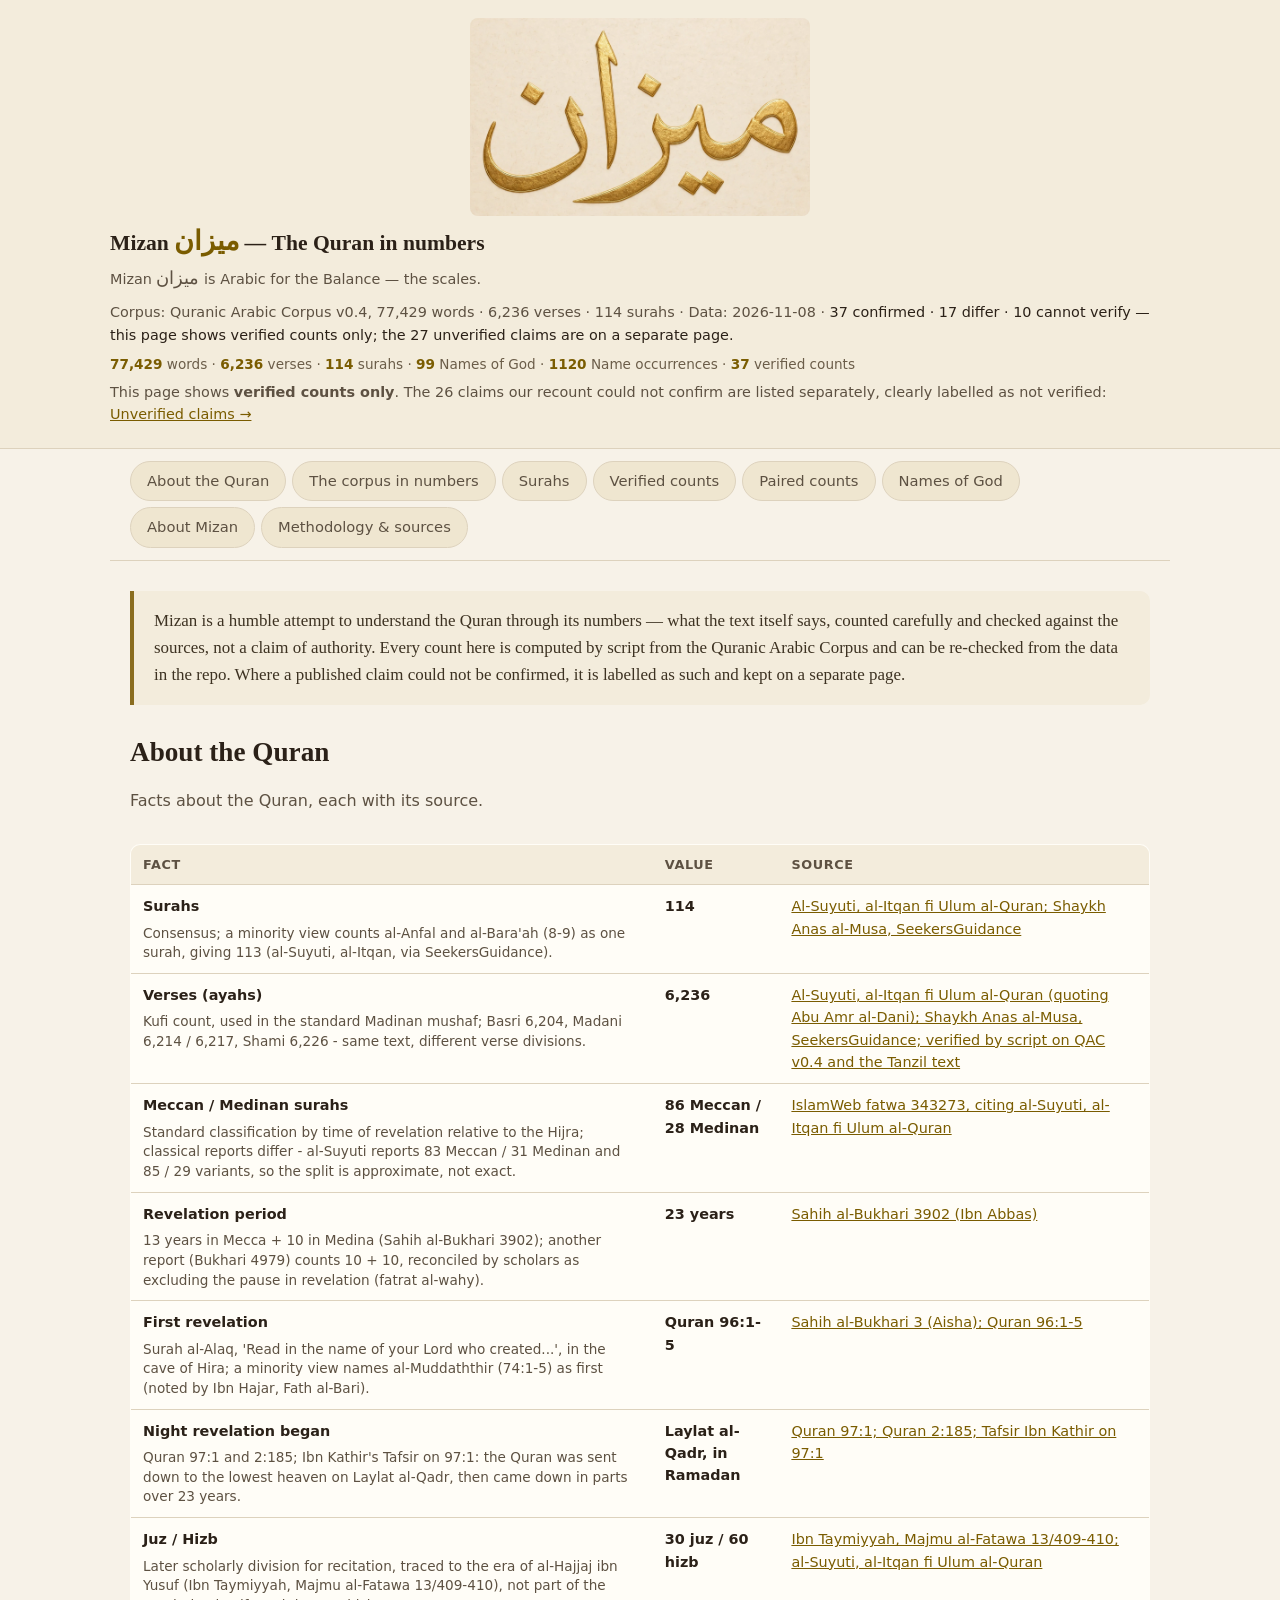
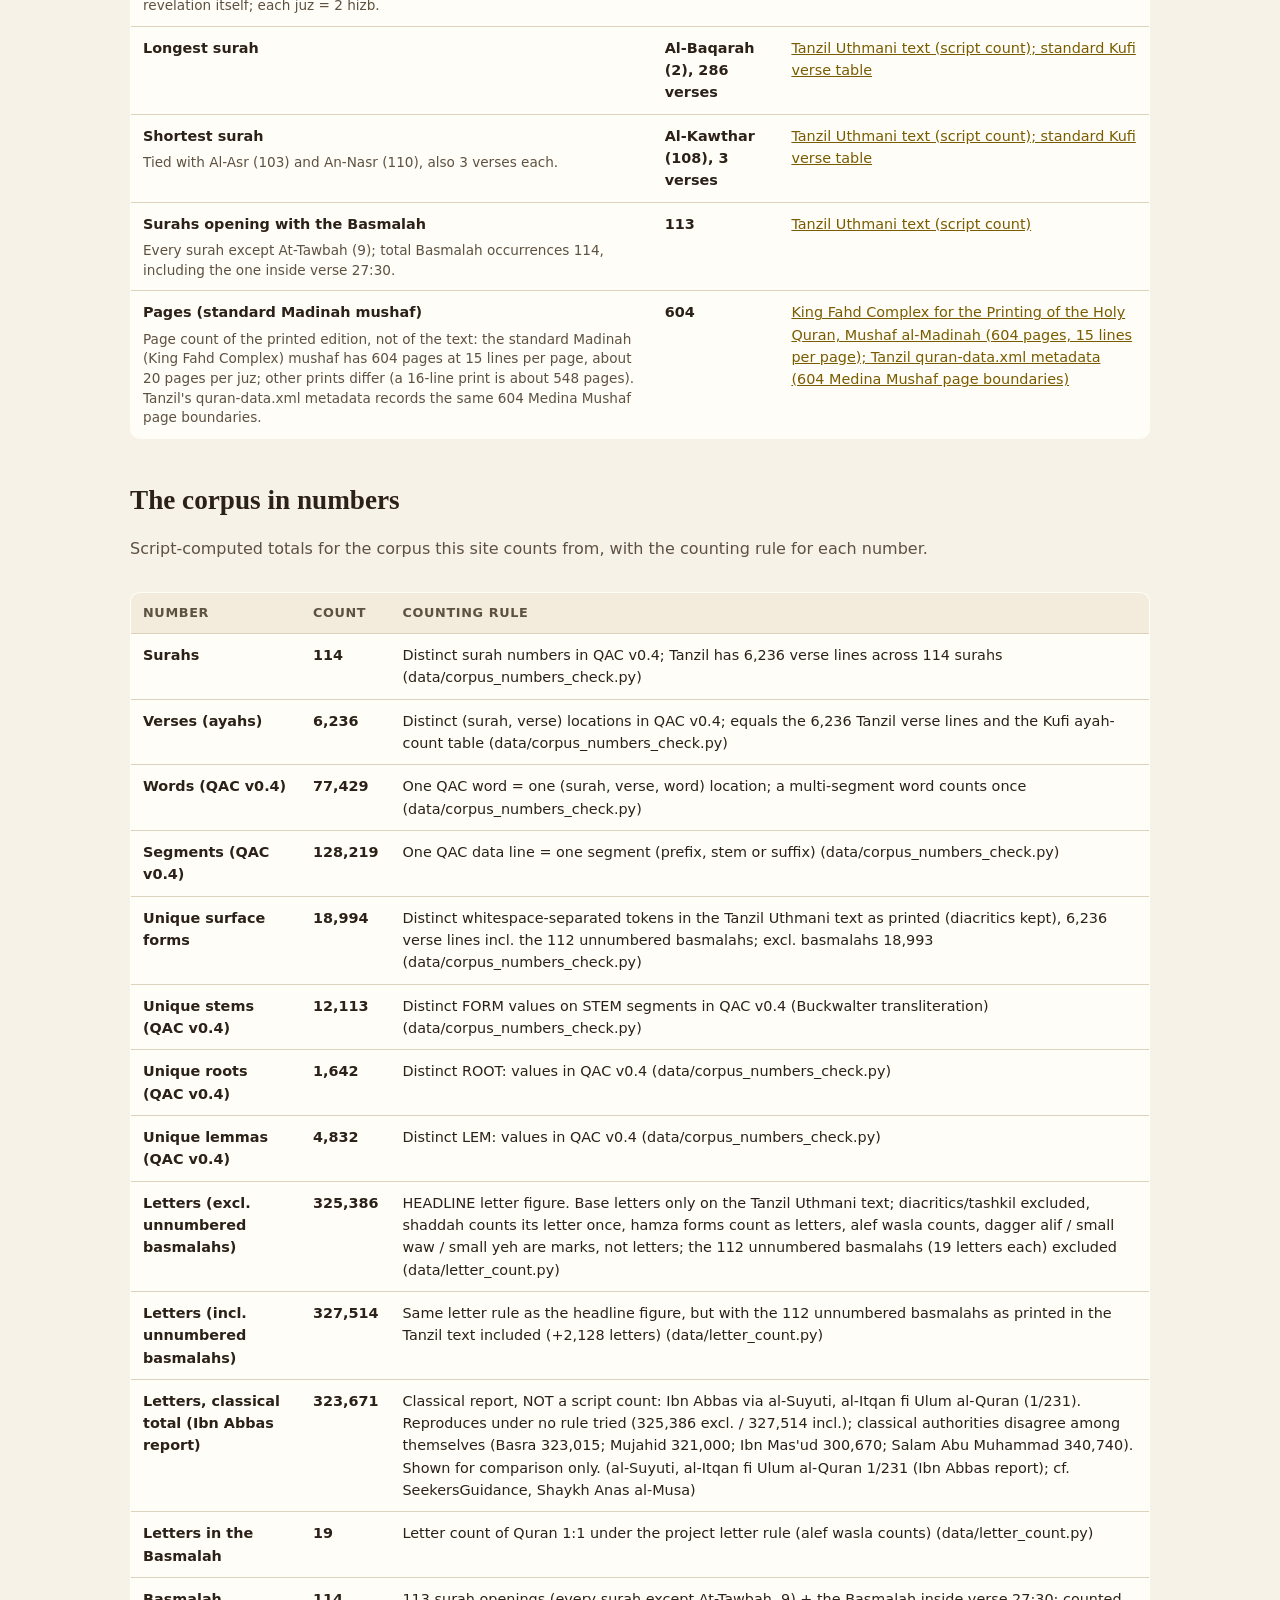
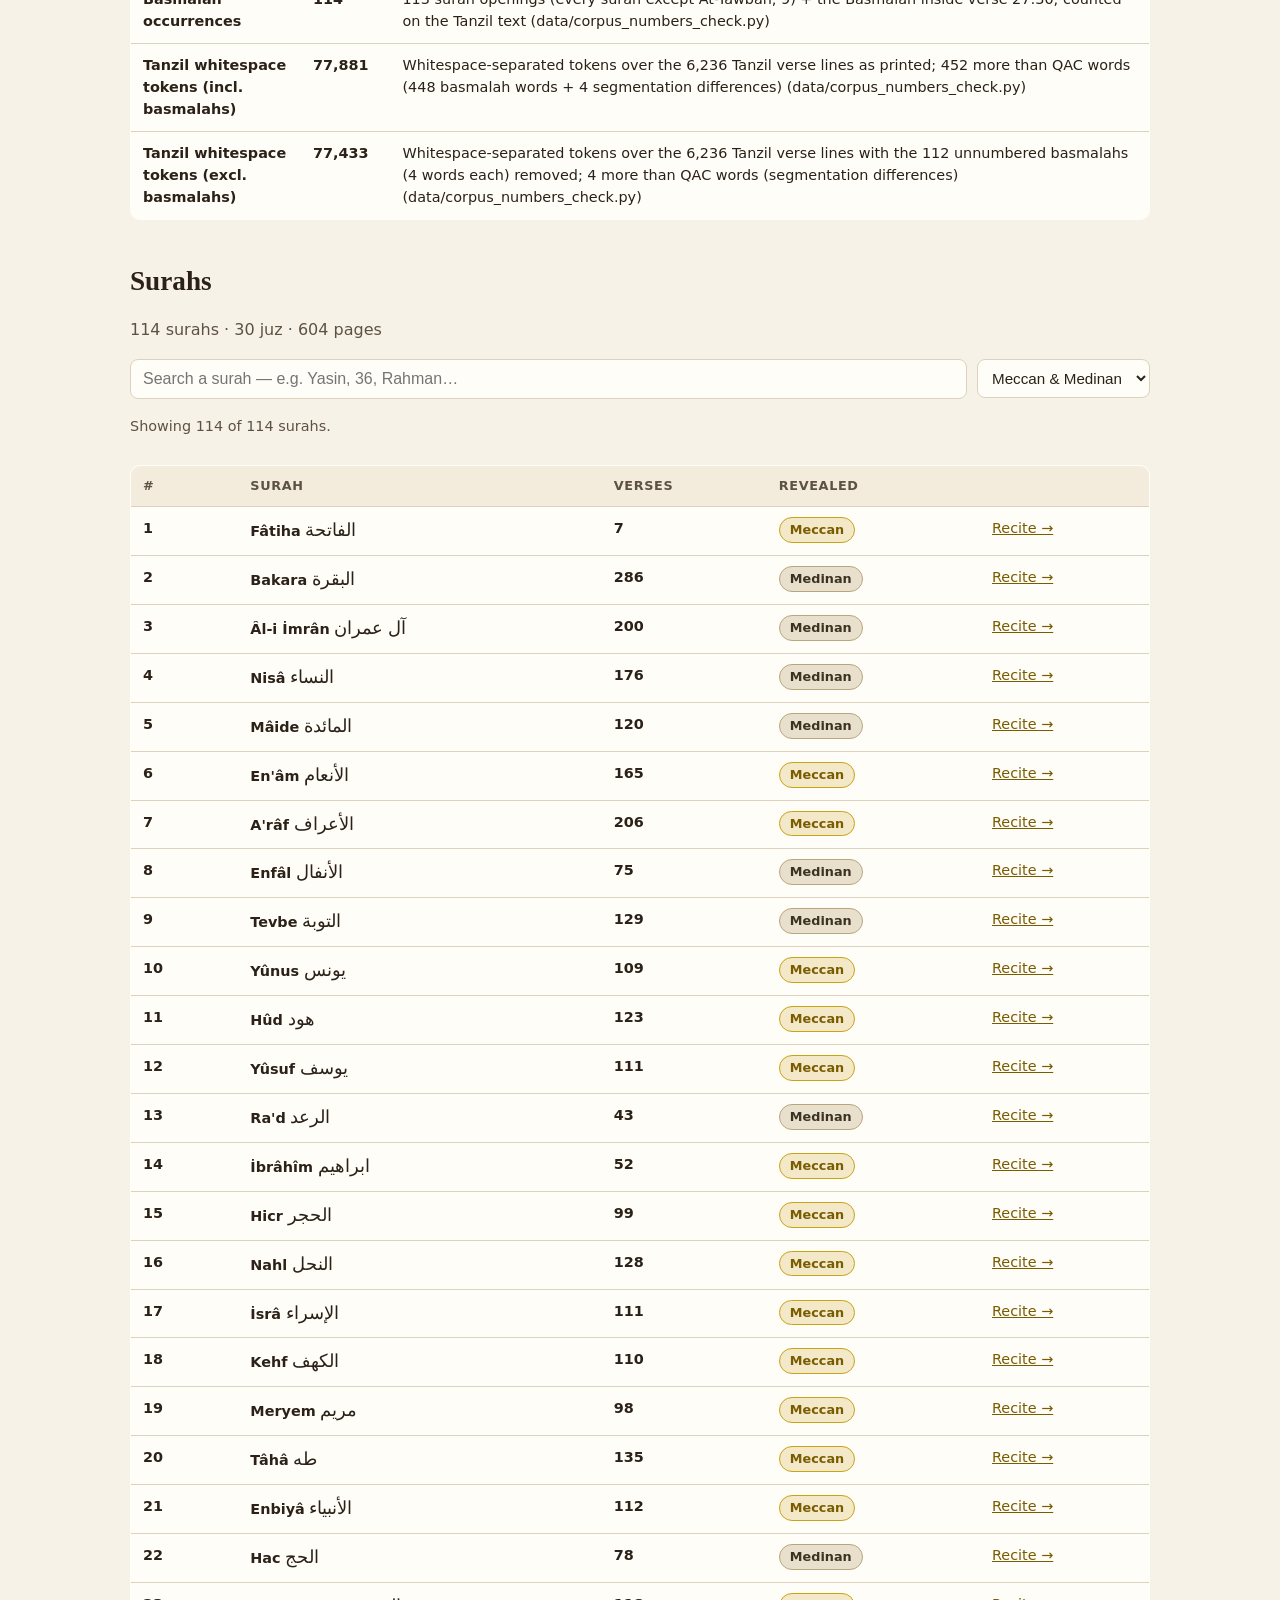
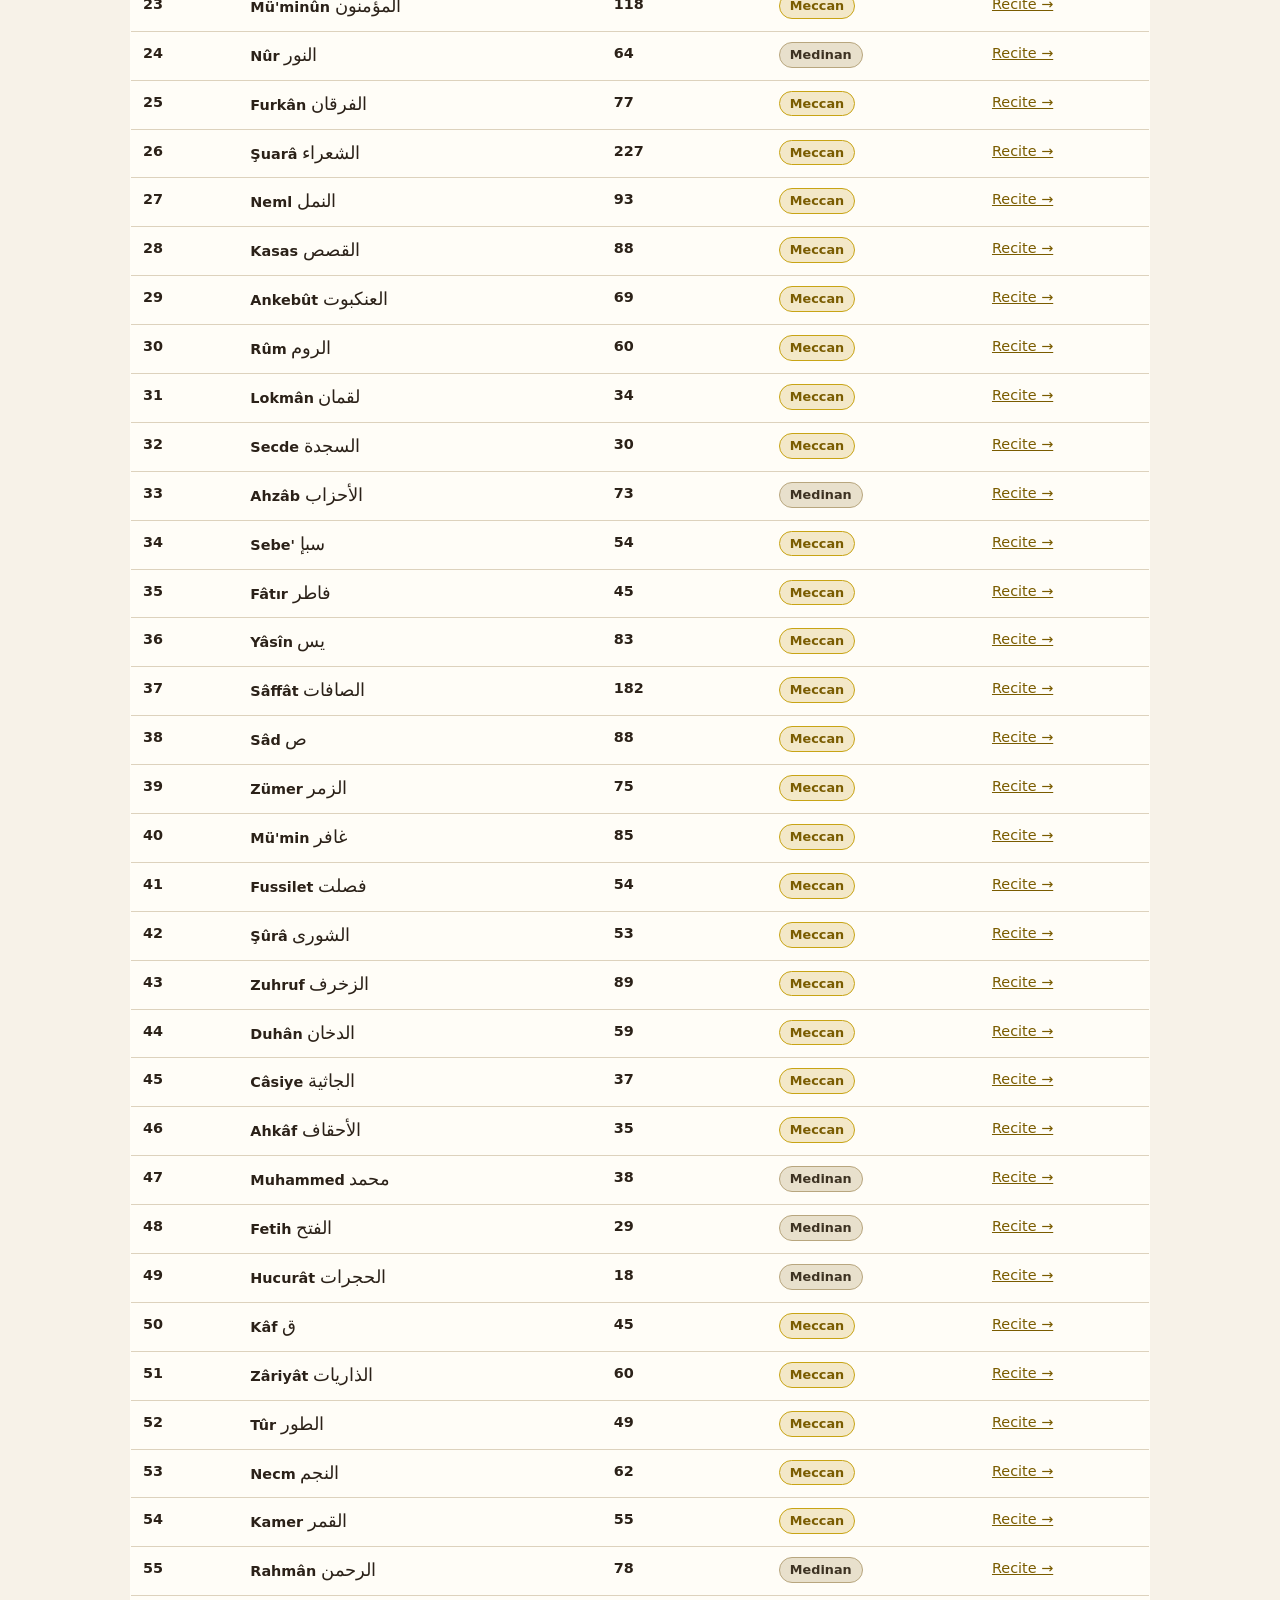
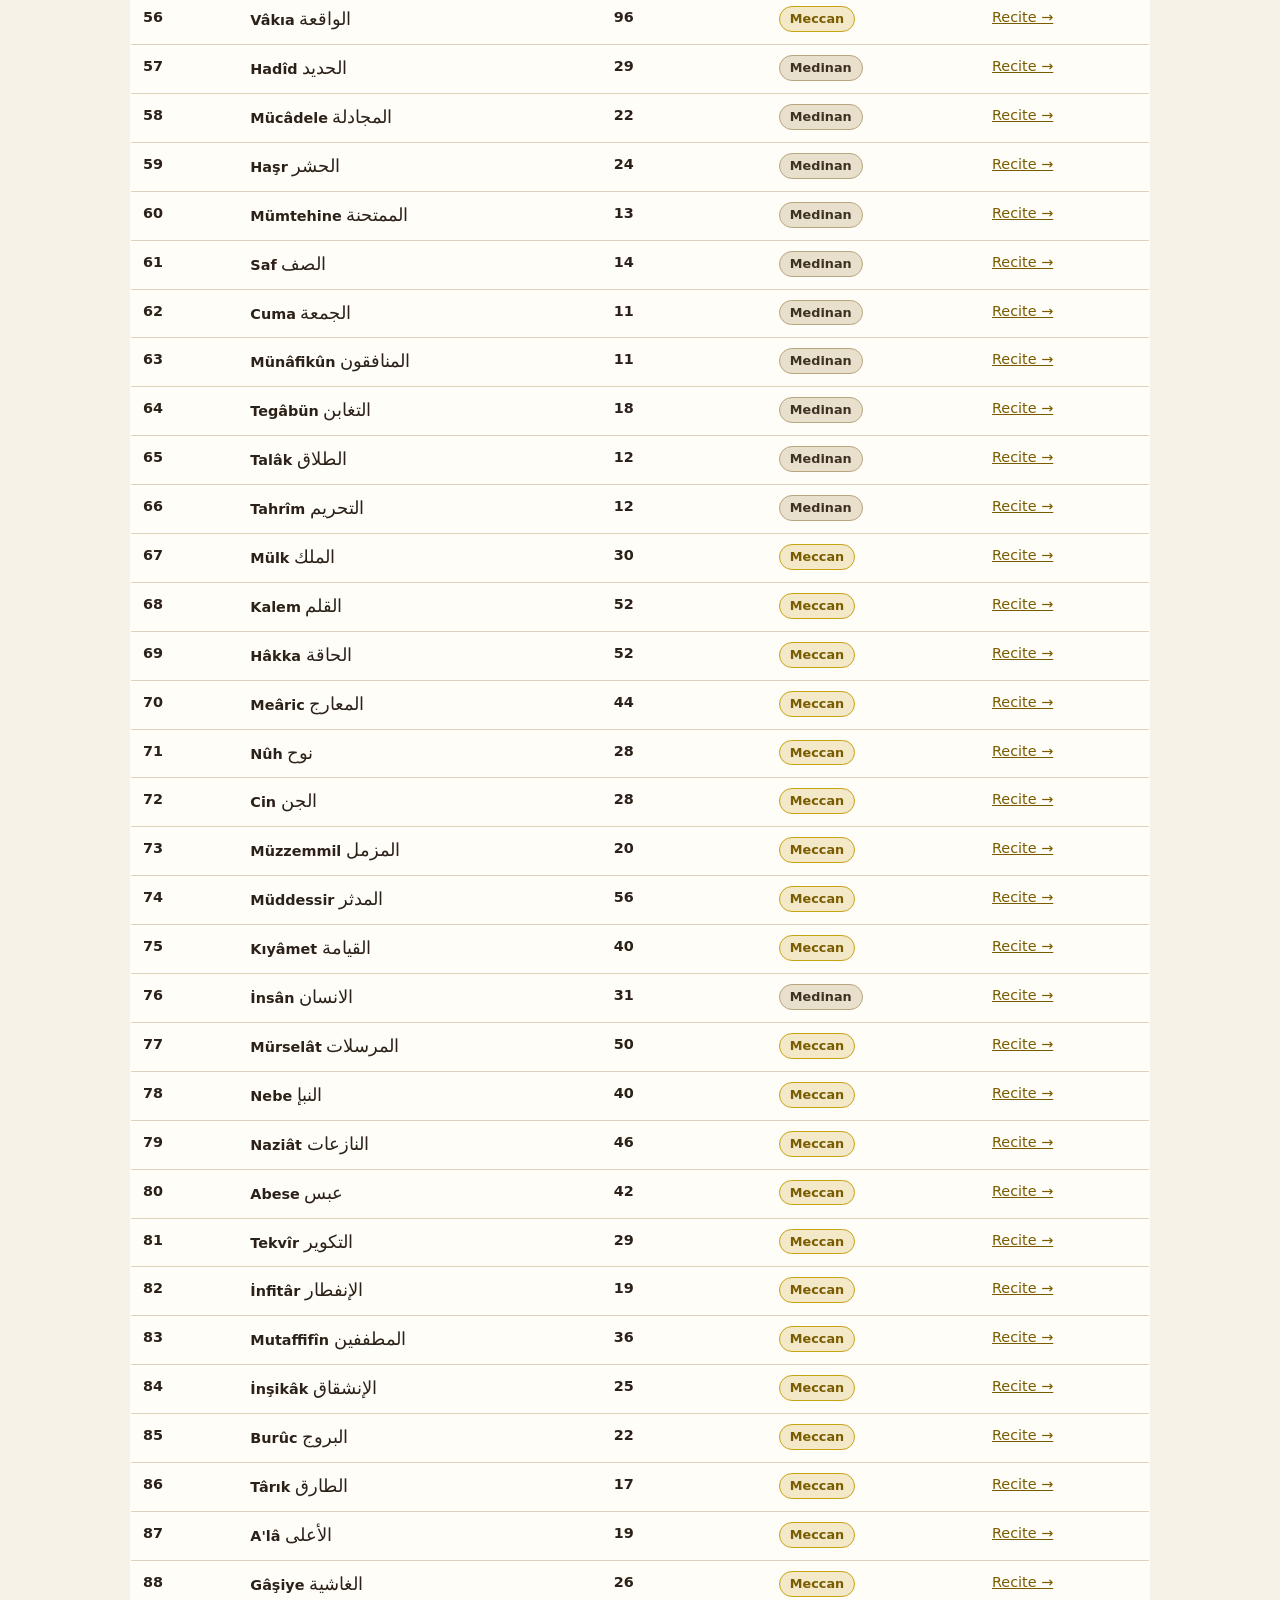
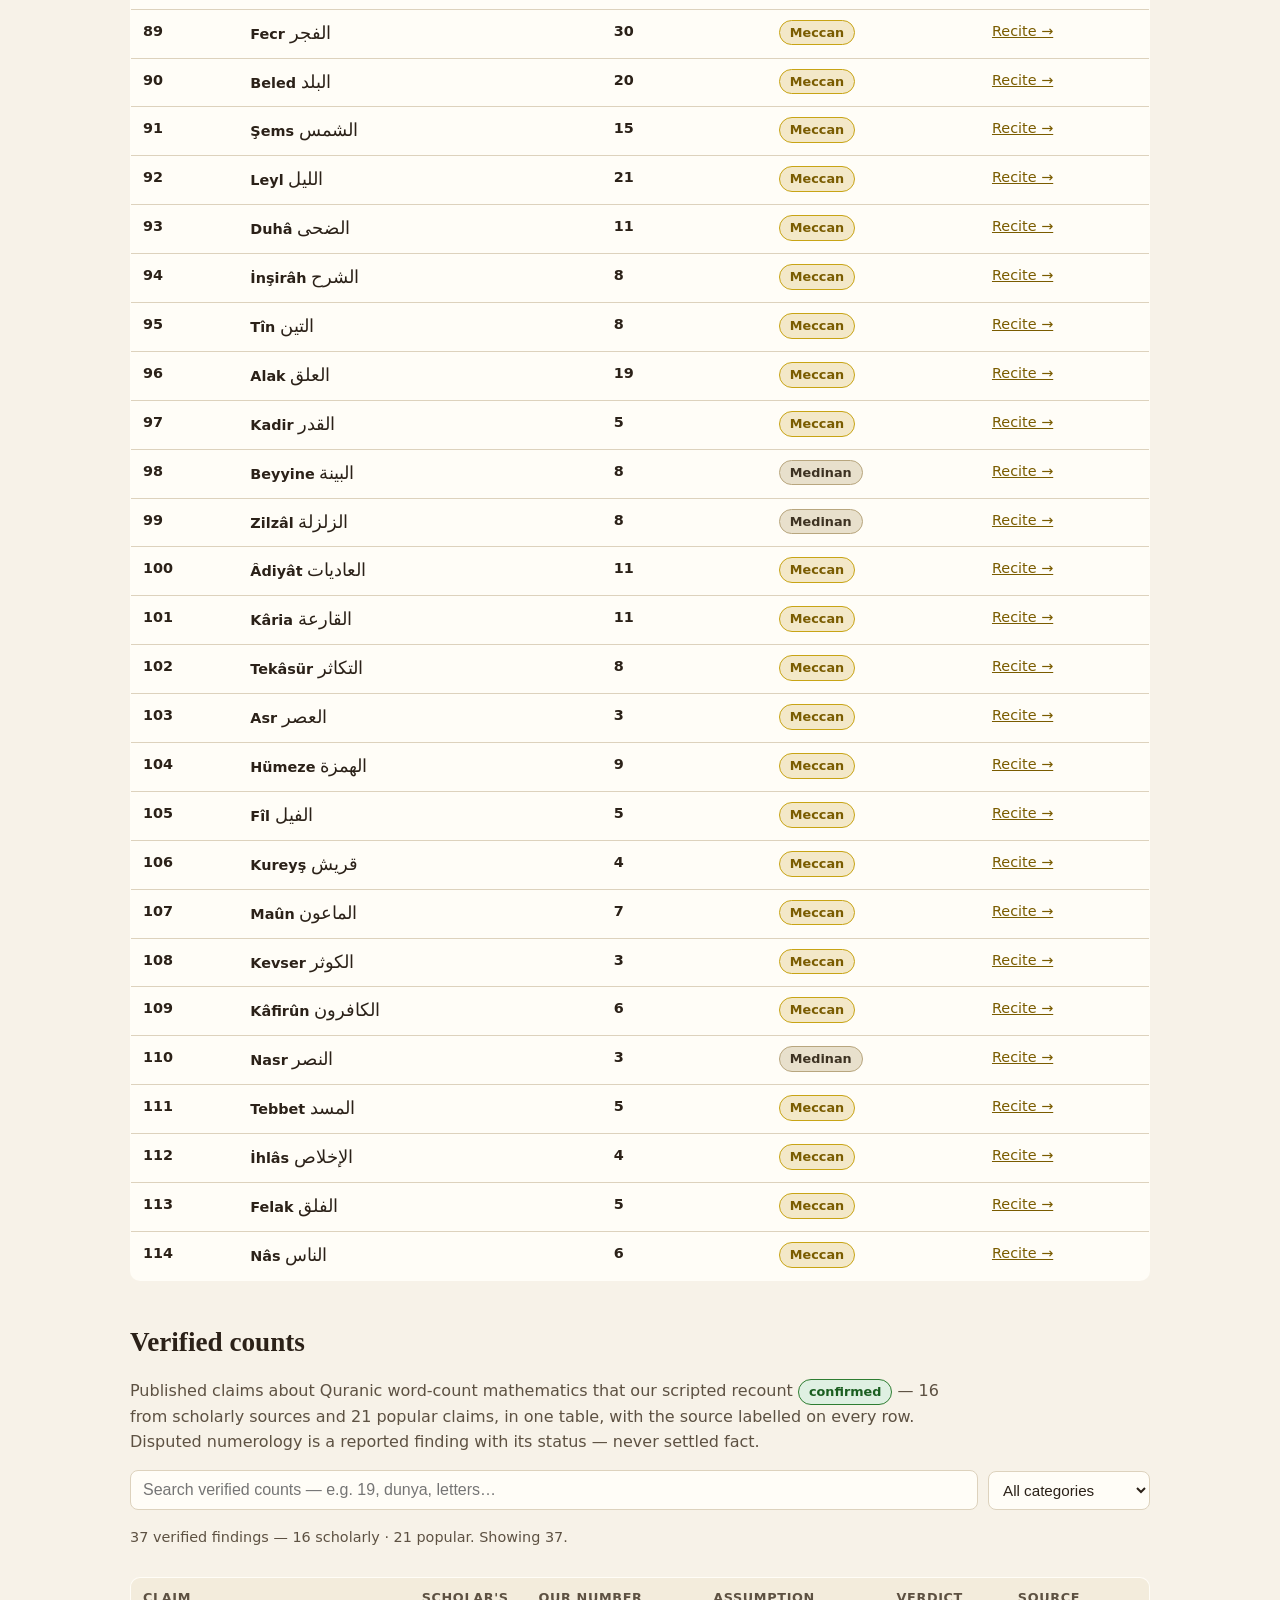
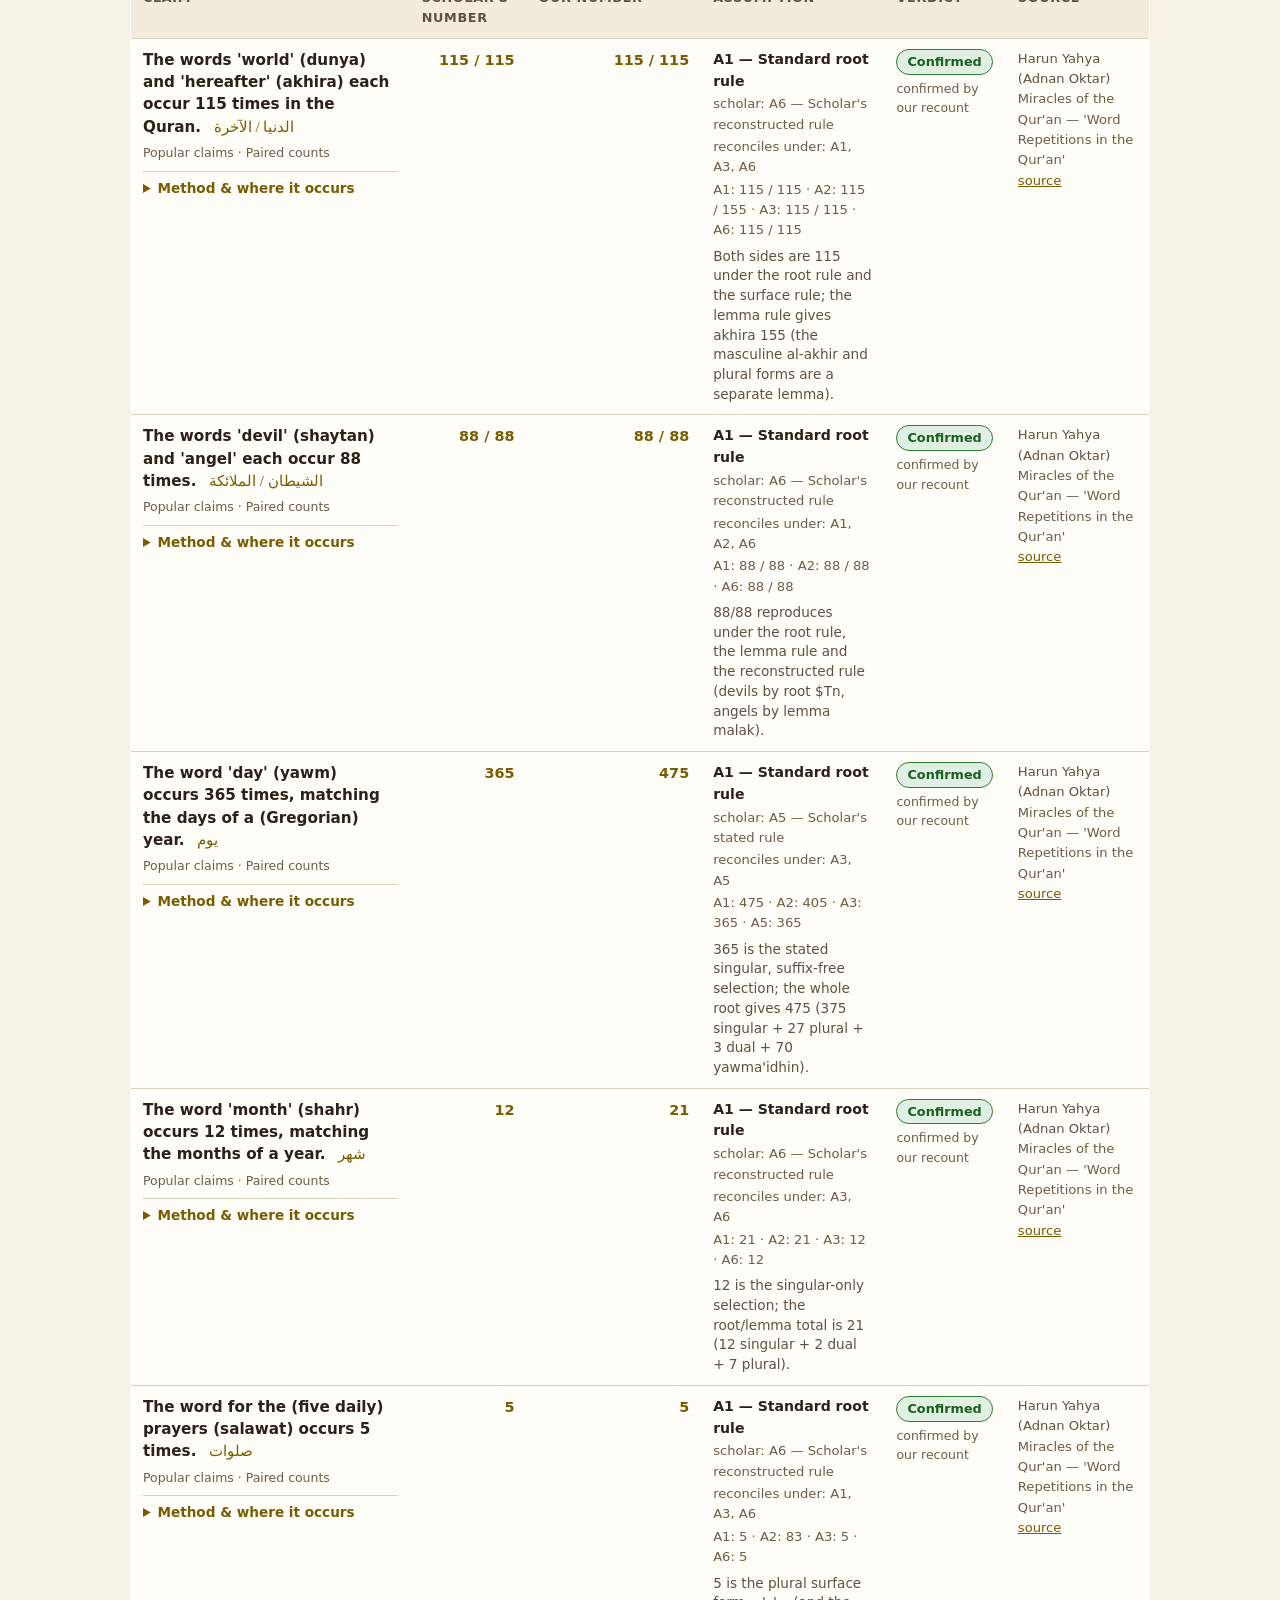
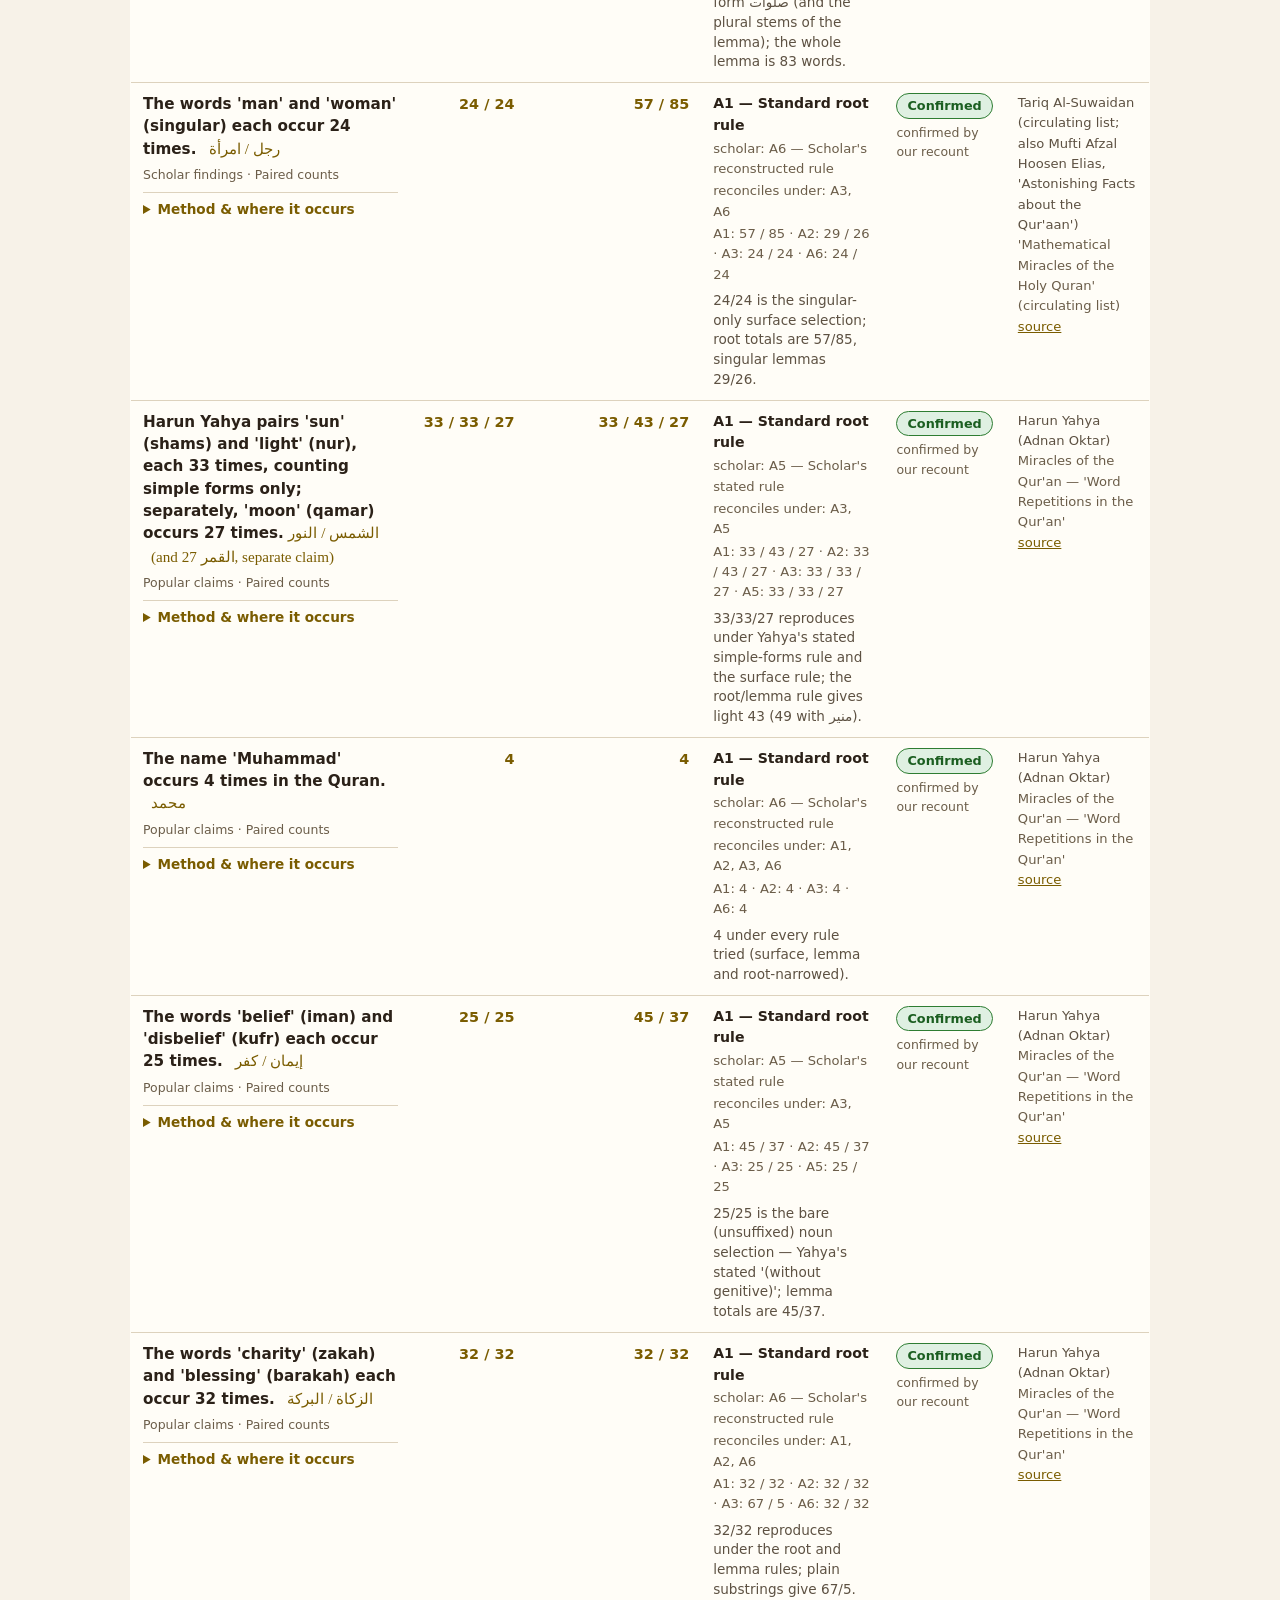
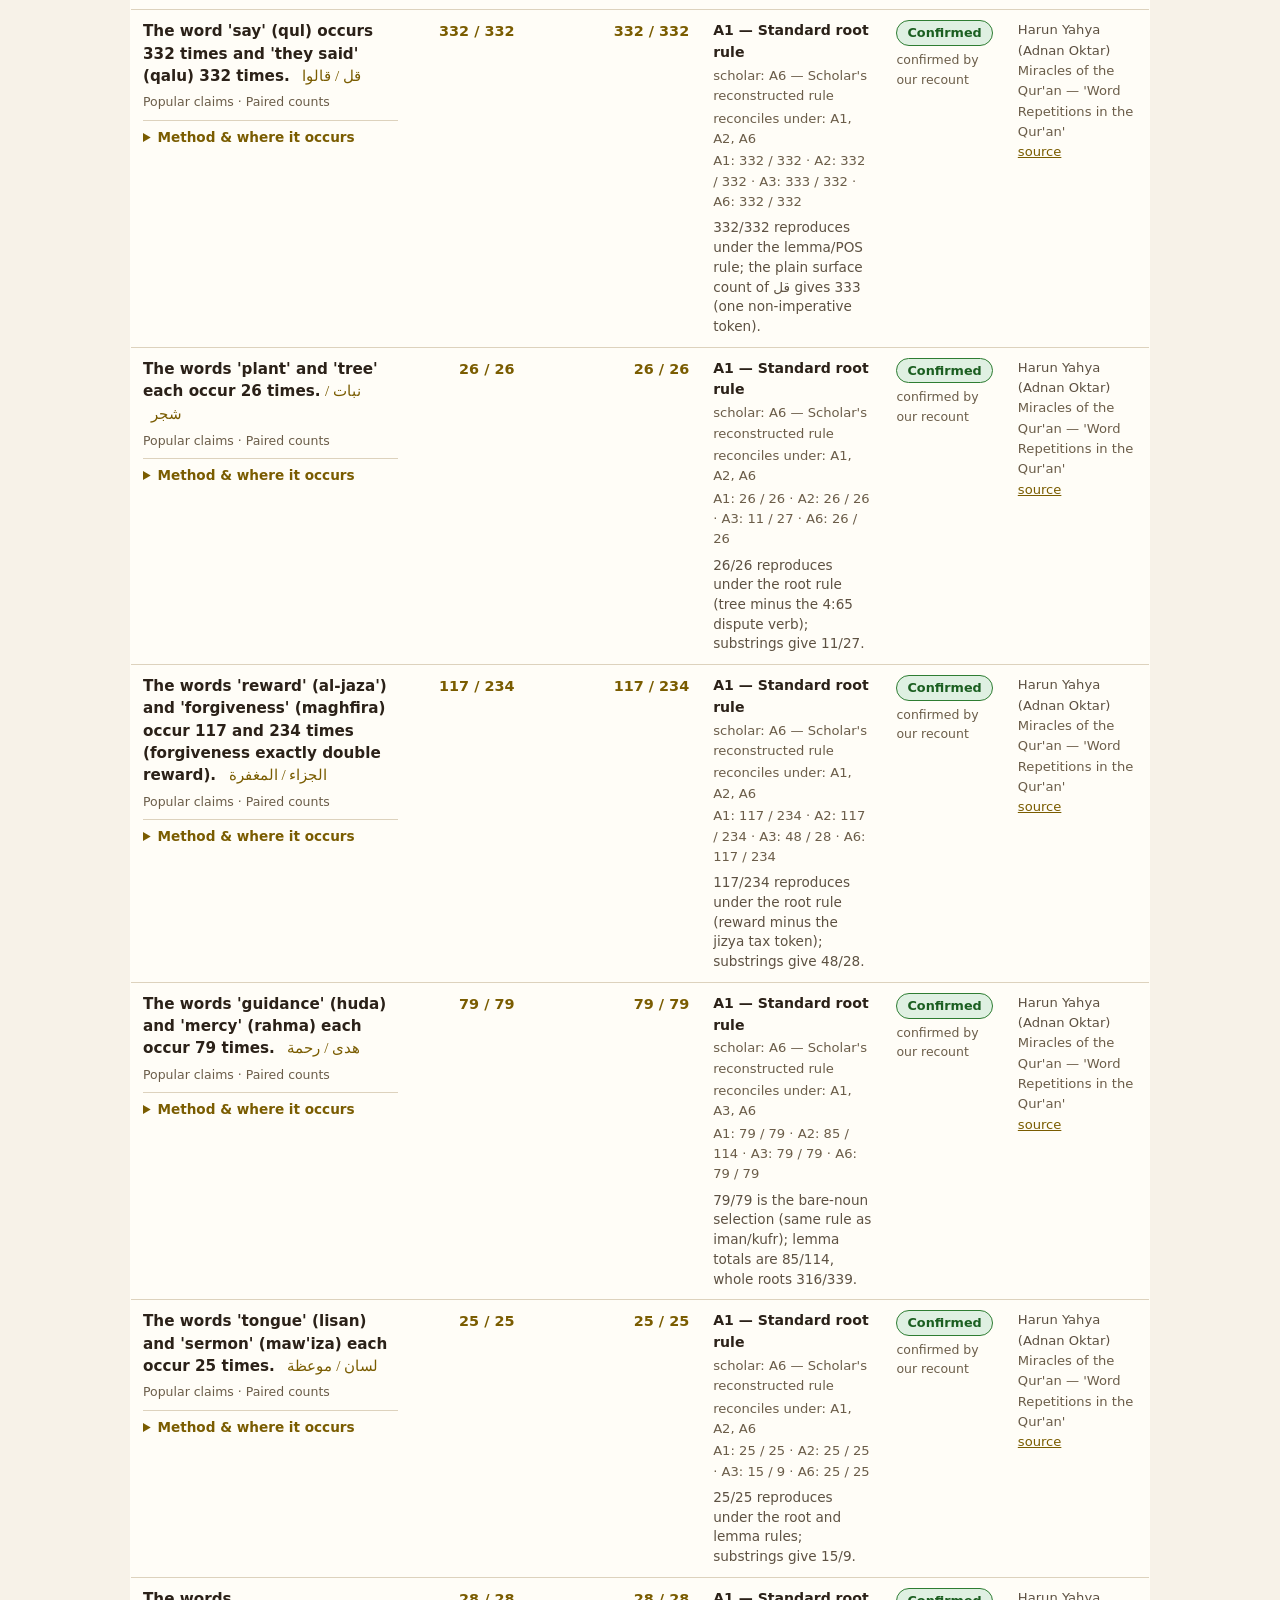
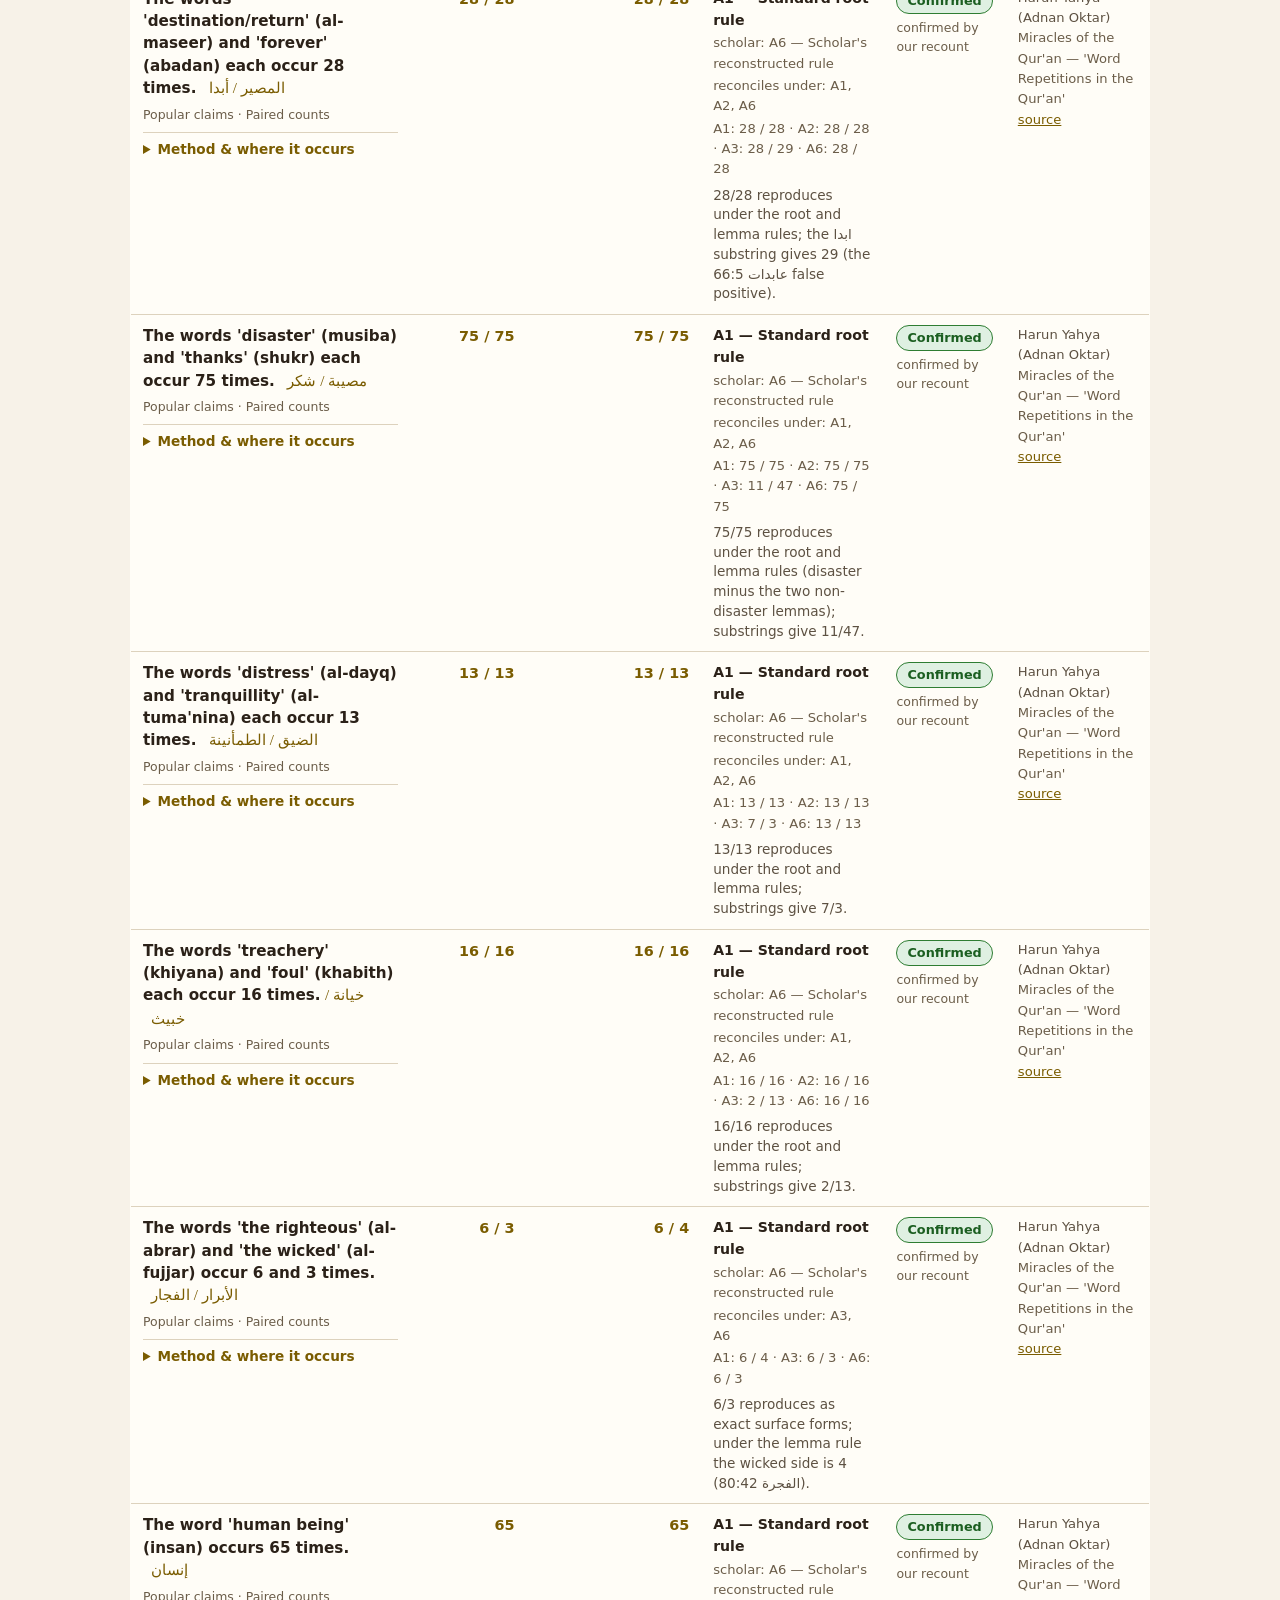
==== commit 1b6a0cb8: "Yahya re-attribution: site-verified counts; Mizan restructure; tallies 37/17/9" ====
--- a/web/index.html
+++ b/web/index.html
@@ -13,23 +13,24 @@
   <div class="research-head-inner">
     <img class="brand-logo" src="images/mizan-logo.png" alt="Mizan — ميزان — calligraphy logo">
     <h1>Mizan <span class="ar">ميزان</span> — The Quran in numbers</h1>
+    <p class="meta-line">Mizan <span class="ar">ميزان</span> is Arabic for the Balance — the scales.</p>
     <p class="meta-line">Corpus: Quranic Arabic Corpus v0.4, 77,429 words · 6,236 verses · 114 surahs ·
-      Data: 2026-11-08 · <span id="tally-line">37 confirmed · 17 differ · 10 cannot verify</span></p>
+      Data: 2026-11-08 · <span id="tally-line">37 confirmed · 17 differ · 9 cannot verify</span></p>
     <div class="stats" id="stats"></div>
-    <p class="meta-line">This page shows <b>verified counts only</b>. The 27 claims our recount could not
+    <p class="meta-line">This page shows <b>verified counts only</b>. The 26 claims our recount could not
       confirm are listed separately, clearly labelled as not verified:
       <a href="unverified.html">Unverified claims →</a></p>
   </div>
 </header>
 
 <nav class="tabs" aria-label="Sections">
-  <a class="tab" href="#why-mizan">Why Mizan?</a>
   <a class="tab" href="#about">About the Quran</a>
   <a class="tab" href="#corpus">The corpus in numbers</a>
   <a class="tab" href="#surahs">Surahs</a>
   <a class="tab" href="#verified">Verified counts</a>
   <a class="tab" href="#pairs">Paired counts</a>
   <a class="tab" href="#names">Names of God</a>
+  <a class="tab" href="#about-mizan">About Mizan</a>
   <a class="tab" href="#method">Methodology &amp; sources</a>
 </nav>
 
@@ -42,10 +43,138 @@
     labelled as such and kept on a separate page.</p>
 
 
-  <!-- ============ WHY MIZAN ============ -->
-  <section id="why-mizan" class="panel active">
-    <div class="panel-head">
-      <h2>Why Mizan?</h2>
+  <!-- ============ 1. ABOUT THE QURAN ============ -->
+  <section id="about" class="panel active">
+    <div class="panel-head">
+      <h2>About the Quran</h2>
+      <p>Facts about the Quran, each with its source.</p>
+    </div>
+    <div id="facts-table"></div>
+  </section>
+
+  <!-- ============ 2. THE CORPUS IN NUMBERS ============ -->
+  <section id="corpus" class="panel active">
+    <div class="panel-head">
+      <h2>The corpus in numbers</h2>
+      <p>Script-computed totals for the corpus this site counts from, with the counting rule for each number.</p>
+    </div>
+    <div id="corpus-table"></div>
+  </section>
+
+  <!-- ============ 2b. SURAHS ============ -->
+  <section id="surahs" class="panel active">
+    <div class="panel-head">
+      <h2>Surahs</h2>
+      <p id="surahs-totals">114 surahs · 30 juz</p>
+      <div class="controls">
+        <input id="surah-search" type="search" placeholder="Search a surah — e.g. Yasin, 36, Rahman…" aria-label="Search surahs">
+        <select id="surah-type" aria-label="Filter by revelation">
+          <option value="all">Meccan &amp; Medinan</option>
+          <option value="Meccan">Meccan only</option>
+          <option value="Medinan">Medinan only</option>
+        </select>
+      </div>
+      <p class="tally" id="surahs-tally"></p>
+    </div>
+    <div id="surahs-list"></div>
+  </section>
+
+  <!-- ============ 3. VERIFIED COUNTS ============ -->
+  <section id="verified" class="panel active">
+    <div class="panel-head">
+      <h2>Verified counts</h2>
+      <p>Published claims about Quranic word-count mathematics that our scripted recount
+        <span class="badge ok">confirmed</span> — 16 from scholarly sources and 21 popular claims,
+        in one table, with the source labelled on every row. Disputed numerology is a reported
+        finding with its status — never settled fact.</p>
+      <div class="controls">
+        <input id="verified-search" type="search" placeholder="Search verified counts — e.g. 19, dunya, letters…" aria-label="Search verified counts">
+        <select id="verified-cat" aria-label="Filter by category">
+          <option value="all">All categories</option>
+          <option value="paired_counts">Paired counts</option>
+          <option value="letter_counts">Letter counts</option>
+          <option value="code19">Code 19</option>
+          <option value="corpus_linguistics">Corpus linguistics</option>
+        </select>
+      </div>
+      <p class="tally" id="verified-tally"></p>
+    </div>
+    <div id="verified-list"></div>
+    <p class="method-note">Claims our recount could not confirm are not on this page:
+      <a href="unverified.html">26 unverified claims (17 differ · 9 cannot verify) →</a></p>
+  </section>
+
+  <!-- ============ 4. PAIRED COUNTS ============ -->
+  <section id="pairs" class="panel active">
+    <div class="panel-head">
+      <h2>Paired word counts</h2>
+      <p>Script-counted from the Quranic Arabic Corpus morphology (root, then lemma to fix the intended sense); one count per word occurrence. Click a pair for verse references with the Arabic in context.</p>
+      <div class="controls">
+        <input id="pair-search" type="search" placeholder="Search a pair or word — e.g. heaven, dunya, sun…" aria-label="Search pairs">
+        <label class="check"><input type="checkbox" id="pair-equal-only"> Equal pairs only (115:115, 88:88…)</label>
+      </div>
+    </div>
+    <div id="pairs-list"></div>
+    <div class="panel-head sub">
+      <h3>Anchors &amp; single counts</h3>
+    </div>
+    <div id="extras-list" class="extras"></div>
+  </section>
+
+  <!-- ============ 5. NAMES OF GOD ============ -->
+  <section id="names" class="panel active">
+    <div class="panel-head">
+      <h2>The 99 Names of God <span class="ar">أَسْمَاءُ ٱللَّهِ ٱلْحُسْنَىٰ</span></h2>
+      <p>These are the famous ninety-nine — al-Asmāʾ al-Ḥusnā, the Beautiful Names — from the
+        hadith of the ninety-nine names: “Allah has ninety-nine names, one hundred less one;
+        whoever learns them will enter Paradise” (Sahih al-Bukhari 7392; Sahih Muslim 2677).
+        Ninety-nine is not a ceiling: scholars agree the hadith does not limit Allah's names
+        to this number, and the Quran uses more names and attributes of Allah than these 99.
+        Below, each Name is counted in the Arabic text, matched by lemma in the Quranic Arabic
+        Corpus. A Name counts only where the word is used of God; excluded occurrences are
+        listed per Name. 24 Names do not occur in the Quran at all.</p>
+      <div id="more-names"></div>
+      <div class="controls">
+        <input id="name-search" type="search" placeholder="Search a Name — e.g. Rahim, Aziz, Nur…" aria-label="Search Names">
+        <select id="name-filter" aria-label="Filter Names">
+          <option value="all">All 99 Names</option>
+          <option value="present">Occurs in the Quran</option>
+          <option value="zero">Zero occurrences (24)</option>
+          <option value="top20">Top 20 by count</option>
+        </select>
+      </div>
+    </div>
+    <div class="graph-wrap">
+      <div class="graph-head">
+        <h3>Co-occurrence network — Names appearing together in a verse</h3>
+        <div class="controls">
+          <label>Graph scope
+            <select id="graph-scope" aria-label="Graph scope">
+              <option value="15">Top 15 Names</option>
+              <option value="25" selected>Top 25 Names</option>
+              <option value="40">Top 40 Names</option>
+            </select>
+          </label>
+          <label>Edges
+            <select id="graph-edges" aria-label="Edge type">
+              <option value="verse" selected>Same verse</option>
+              <option value="surah">Same surah</option>
+            </select>
+          </label>
+        </div>
+        <p class="hint">Click a node to highlight its neighbours and see the pair counts. Edge thickness = number of shared verses (or surahs).</p>
+      </div>
+      <canvas id="graph" width="960" height="560" aria-label="Co-occurrence network graph of the Names of God"></canvas>
+      <div id="graph-detail" class="graph-detail">Select a Name in the graph to see its strongest partners.</div>
+    </div>
+    <div id="names-list"></div>
+    <div id="name-detail"></div>
+  </section>
+
+  <!-- ============ ABOUT MIZAN ============ -->
+  <section id="about-mizan" class="panel active">
+    <div class="panel-head">
+      <h2>About Mizan</h2>
       <p>The name of this site, and what the Quran says about it.</p>
     </div>
     <p><b>Mizan</b> <span class="ar">ميزان</span> is the Arabic word for the balance — the scales.
@@ -73,134 +202,6 @@
       links to the full verse. Arabic is the Tanzil Uthmani text.</p>
   </section>
 
-  <!-- ============ 1. ABOUT THE QURAN ============ -->
-  <section id="about" class="panel active">
-    <div class="panel-head">
-      <h2>About the Quran</h2>
-      <p>Facts about the Quran, each with its source.</p>
-    </div>
-    <div id="facts-table"></div>
-  </section>
-
-  <!-- ============ 2. THE CORPUS IN NUMBERS ============ -->
-  <section id="corpus" class="panel active">
-    <div class="panel-head">
-      <h2>The corpus in numbers</h2>
-      <p>Script-computed totals for the corpus this site counts from, with the counting rule for each number.</p>
-    </div>
-    <div id="corpus-table"></div>
-  </section>
-
-  <!-- ============ 2b. SURAHS ============ -->
-  <section id="surahs" class="panel active">
-    <div class="panel-head">
-      <h2>Surahs</h2>
-      <p id="surahs-totals">114 surahs · 30 juz</p>
-      <div class="controls">
-        <input id="surah-search" type="search" placeholder="Search a surah — e.g. Yasin, 36, Rahman…" aria-label="Search surahs">
-        <select id="surah-type" aria-label="Filter by revelation">
-          <option value="all">Meccan &amp; Medinan</option>
-          <option value="Meccan">Meccan only</option>
-          <option value="Medinan">Medinan only</option>
-        </select>
-      </div>
-      <p class="tally" id="surahs-tally"></p>
-    </div>
-    <div id="surahs-list"></div>
-  </section>
-
-  <!-- ============ 3. VERIFIED COUNTS ============ -->
-  <section id="verified" class="panel active">
-    <div class="panel-head">
-      <h2>Verified counts</h2>
-      <p>Published claims about Quranic word-count mathematics that our scripted recount
-        <span class="badge ok">confirmed</span> — 16 from scholarly sources and 21 popular claims,
-        in one table, with the source labelled on every row. Disputed numerology is a reported
-        finding with its status — never settled fact.</p>
-      <div class="controls">
-        <input id="verified-search" type="search" placeholder="Search verified counts — e.g. 19, dunya, letters…" aria-label="Search verified counts">
-        <select id="verified-cat" aria-label="Filter by category">
-          <option value="all">All categories</option>
-          <option value="paired_counts">Paired counts</option>
-          <option value="letter_counts">Letter counts</option>
-          <option value="code19">Code 19</option>
-          <option value="corpus_linguistics">Corpus linguistics</option>
-        </select>
-      </div>
-      <p class="tally" id="verified-tally"></p>
-    </div>
-    <div id="verified-list"></div>
-    <p class="method-note">Claims our recount could not confirm are not on this page:
-      <a href="unverified.html">27 unverified claims (17 differ · 10 cannot verify) →</a></p>
-  </section>
-
-  <!-- ============ 4. PAIRED COUNTS ============ -->
-  <section id="pairs" class="panel active">
-    <div class="panel-head">
-      <h2>Paired word counts</h2>
-      <p>Script-counted from the Quranic Arabic Corpus morphology (root, then lemma to fix the intended sense); one count per word occurrence. Click a pair for verse references with the Arabic in context.</p>
-      <div class="controls">
-        <input id="pair-search" type="search" placeholder="Search a pair or word — e.g. heaven, dunya, sun…" aria-label="Search pairs">
-        <label class="check"><input type="checkbox" id="pair-equal-only"> Equal pairs only (115:115, 88:88…)</label>
-      </div>
-    </div>
-    <div id="pairs-list"></div>
-    <div class="panel-head sub">
-      <h3>Anchors &amp; single counts</h3>
-    </div>
-    <div id="extras-list" class="extras"></div>
-  </section>
-
-  <!-- ============ 5. NAMES OF GOD ============ -->
-  <section id="names" class="panel active">
-    <div class="panel-head">
-      <h2>The 99 Names of God <span class="ar">أَسْمَاءُ ٱللَّهِ ٱلْحُسْنَىٰ</span></h2>
-      <p>These are the famous ninety-nine — al-Asmāʾ al-Ḥusnā, the Beautiful Names — from the
-        hadith of the ninety-nine names: “Allah has ninety-nine names, one hundred less one;
-        whoever learns them will enter Paradise” (Sahih al-Bukhari 7392; Sahih Muslim 2677).
-        Ninety-nine is not a ceiling: scholars agree the hadith does not limit Allah's names
-        to this number, and the Quran uses more names and attributes of Allah than these 99.
-        Below, each Name is counted in the Arabic text, matched by lemma in the Quranic Arabic
-        Corpus. A Name counts only where the word is used of God; excluded occurrences are
-        listed per Name. 24 Names do not occur in the Quran at all.</p>
-      <div id="more-names"></div>
-      <div class="controls">
-        <input id="name-search" type="search" placeholder="Search a Name — e.g. Rahim, Aziz, Nur…" aria-label="Search Names">
-        <select id="name-filter" aria-label="Filter Names">
-          <option value="all">All 99 Names</option>
-          <option value="present">Occurs in the Quran</option>
-          <option value="zero">Zero occurrences (24)</option>
-          <option value="top20">Top 20 by count</option>
-        </select>
-      </div>
-    </div>
-    <div class="graph-wrap">
-      <div class="graph-head">
-        <h3>Co-occurrence network — Names appearing together in a verse</h3>
-        <div class="controls">
-          <label>Graph scope
-            <select id="graph-scope" aria-label="Graph scope">
-              <option value="15">Top 15 Names</option>
-              <option value="25" selected>Top 25 Names</option>
-              <option value="40">Top 40 Names</option>
-            </select>
-          </label>
-          <label>Edges
-            <select id="graph-edges" aria-label="Edge type">
-              <option value="verse" selected>Same verse</option>
-              <option value="surah">Same surah</option>
-            </select>
-          </label>
-        </div>
-        <p class="hint">Click a node to highlight its neighbours and see the pair counts. Edge thickness = number of shared verses (or surahs).</p>
-      </div>
-      <canvas id="graph" width="960" height="560" aria-label="Co-occurrence network graph of the Names of God"></canvas>
-      <div id="graph-detail" class="graph-detail">Select a Name in the graph to see its strongest partners.</div>
-    </div>
-    <div id="names-list"></div>
-    <div id="name-detail"></div>
-  </section>
-
   <!-- ============ 6. METHODOLOGY ============ -->
   <section id="method" class="panel active">
     <div class="panel-head">
@@ -255,6 +256,7 @@
   <p>Mizan · Data: Quranic Arabic Corpus v0.4 (GPL) via corpus.quran.com; display Arabic: Tanzil Uthmani text.
   All counts computed by script and reproducible from the <a href="https://github.com/mindsyourai/mizan">repo</a>.
   Disputed claims are labelled, not asserted. · Built 2026-11-08.</p>
+  <p>Named for the Balance — that the Quran's words be weighed carefully, and what does not balance be said plainly.</p>
 </footer>
 
 <script src="data.js"></script>
